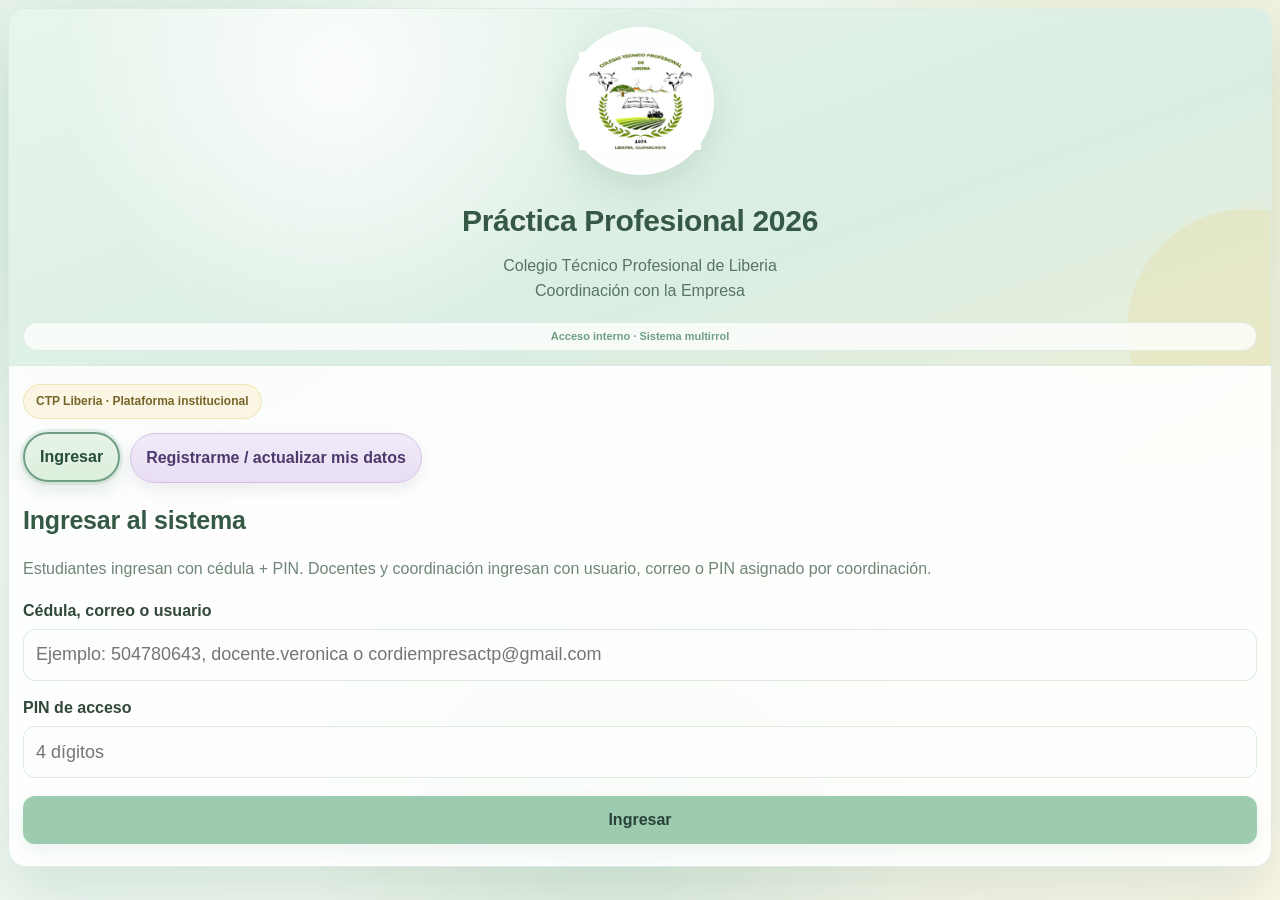
==== index.html @ c09e2762 "Restaurar HTML completo PPS 2026 y corregir botones de acceso" ====
<!DOCTYPE html>
<html>
<head>
  <base target="_top">
  <meta charset="UTF-8">
  <meta name="viewport" content="width=device-width, initial-scale=1, viewport-fit=cover">
  <title>CTP Liberia - Práctica Profesional 2026</title>
  <script>
    /* PPS2026 v19.12 · detección defensiva de teléfono.
       Permite aplicar la vista móvil aunque el navegador solicite sitio de escritorio. */
    (function () {
      try {
        var ua = navigator.userAgent || '';
        var mobileUA = /Android|iPhone|iPad|iPod|IEMobile|Opera Mini|Mobile/i.test(ua);
        var sw = Math.min(
          Number((window.screen && window.screen.width) || 9999),
          Number((window.screen && window.screen.height) || 9999)
        );
        if (mobileUA || sw <= 900) {
          document.documentElement.classList.add('mobile-device');
        }
      } catch (e) {}
    })();
  </script>
  <!-- PPS2026 v19.3: credenciales obligatorias + retroalimentación visual no bloqueante -->

  <style>
    :root {
      --bg: #f7fbf8;
      --panel: #ffffff;
      --panel-soft: #fbfefd;
      --primary: #9ccbb0;
      --primary-dark: #6f9f83;
      --primary-deep: #355944;
      --primary-soft: #edf7f1;
      --secondary: #c9e2d2;
      --secondary-soft: #f3faf5;
      --accent: #e6d58f;
      --accent-soft: #fbf6e3;
      --text: #31473a;
      --muted: #6f8576;
      --border: #dbe9df;
      --success: #7fb892;
      --warning: #c8aa4c;
      --danger: #cf8f8f;
      --shadow: 0 14px 32px rgba(128, 175, 148, 0.14);
      --radius: 22px;
    }

    * { box-sizing: border-box; }

    html, body {
      margin: 0;
      padding: 0;
      font-family: Arial, sans-serif;
      background: var(--bg);
      color: var(--text);
      min-height: 100vh;
    }

    .loader {
      min-height: 100vh;
      display: grid;
      place-items: center;
      background:
        radial-gradient(circle at 20% 20%, rgba(201, 226, 210, 0.50), transparent 30%),
        radial-gradient(circle at 80% 10%, rgba(230, 213, 143, 0.22), transparent 25%),
        linear-gradient(180deg, #f9fdfb 0%, #f2faf5 100%);
      padding: 24px;
    }

    .loader-card {
      width: min(440px, 92vw);
      background: rgba(255,255,255,0.86);
      border: 1px solid var(--border);
      border-radius: 26px;
      box-shadow: var(--shadow);
      padding: 30px;
      text-align: center;
    }

    .loader-logo {
      width: 92px;
      height: 92px;
      border-radius: 50%;
      background: white;
      margin: 0 auto 16px;
      padding: 8px;
      border: 3px solid #edf6f0;
      box-shadow: 0 8px 22px rgba(128, 175, 148, 0.15);
      object-fit: contain;
    }

    .loader-title {
      font-size: 20px;
      font-weight: bold;
      color: var(--primary-deep);
      margin-bottom: 8px;
    }

    .loader-subtitle {
      font-size: 14px;
      color: var(--muted);
      line-height: 1.45;
      margin-bottom: 22px;
    }

    .loader-progress-shell {
      height: 12px;
      background: #eef6f1;
      border-radius: 999px;
      overflow: hidden;
      border: 1px solid var(--border);
      margin-bottom: 10px;
    }

    .loader-progress-bar {
      width: 0%;
      height: 100%;
      border-radius: 999px;
      background: linear-gradient(90deg, #9ccbb0, #c9e2d2, #e6d58f);
      transition: width 0.22s ease;
    }

    .loader-meta {
      display: flex;
      justify-content: space-between;
      gap: 12px;
      font-size: 12px;
      color: var(--muted);
      margin-top: 8px;
    }

    .app { display: none; min-height: 100vh; }

    .sidebar {
      width: 290px;
      position: fixed;
      left: 0;
      top: 0;
      bottom: 0;
      overflow-y: auto;
      padding: 24px 18px;
      background: linear-gradient(180deg, #edf7f1 0%, #e6f2ea 52%, #dcebe1 100%);
      border-right: 1px solid rgba(128, 175, 148, 0.18);
    }

    .brand {
      text-align: center;
      margin-bottom: 26px;
      padding-bottom: 22px;
      border-bottom: 1px solid rgba(128, 175, 148, 0.22);
    }

    .brand-logo-box {
      width: 118px;
      height: 118px;
      margin: 0 auto 14px;
      border-radius: 50%;
      background: white;
      display: grid;
      place-items: center;
      padding: 8px;
      box-shadow: 0 10px 22px rgba(128, 175, 148, 0.18);
      border: 3px solid #f3f8f5;
    }

    .brand-logo { max-width: 100%; max-height: 100%; object-fit: contain; }

    .brand h1 { margin: 0 0 8px; font-size: 21px; color: var(--text); }
    .brand p { margin: 0; font-size: 13px; line-height: 1.45; color: var(--muted); }

    .brand-mini {
      margin-top: 10px;
      display: inline-block;
      padding: 5px 10px;
      background: rgba(255,255,255,0.72);
      border: 1px solid rgba(128, 175, 148, 0.18);
      border-radius: 999px;
      font-size: 11px;
      color: var(--primary-dark);
      font-weight: bold;
    }

    .nav { margin-top: 8px; }

    .nav button {
      width: 100%;
      border: 0;
      background: transparent;
      color: var(--text);
      text-align: left;
      padding: 13px 14px;
      border-radius: 12px;
      cursor: pointer;
      font-size: 15px;
      margin-bottom: 6px;
      transition: all 0.18s ease;
    }

    .nav button:hover { background: rgba(255,255,255,0.64); }

    .nav button.active {
      background: rgba(255,255,255,0.92);
      font-weight: bold;
      color: var(--primary-dark);
      box-shadow: inset 0 0 0 1px rgba(128,175,148,0.18);
    }

    .footer-note {
      margin-top: 18px;
      text-align: center;
      font-size: 12px;
      color: var(--muted);
      line-height: 1.45;
    }

    .main { margin-left: 290px; padding: 28px; }

    .hero {
      background: linear-gradient(135deg, #ffffff 0%, #f8fcf9 62%, #f2f8f4 100%);
      border-radius: 24px;
      padding: 26px 28px;
      box-shadow: var(--shadow);
      border: 1px solid var(--border);
      margin-bottom: 24px;
      display: flex;
      align-items: center;
      justify-content: space-between;
      gap: 16px;
      position: relative;
      overflow: hidden;
    }

    .hero::before {
      content: "";
      position: absolute;
      left: 0;
      top: 20px;
      bottom: 20px;
      width: 8px;
      border-radius: 0 10px 10px 0;
      background: linear-gradient(180deg, var(--primary) 0%, var(--secondary) 100%);
    }

    .hero::after {
      content: "";
      position: absolute;
      right: -55px;
      top: -55px;
      width: 190px;
      height: 190px;
      border-radius: 50%;
      background: rgba(201, 226, 210, 0.30);
    }

    .hero-left, .hero-actions { position: relative; z-index: 1; }

    .hero-chip {
      display: inline-block;
      padding: 6px 12px;
      border-radius: 999px;
      background: var(--primary-soft);
      color: var(--primary-dark);
      font-size: 12px;
      font-weight: bold;
      margin-bottom: 10px;
      border: 1px solid rgba(128, 175, 148, 0.18);
    }

    .hero h2 { margin: 0 0 8px; font-size: 23px; color: var(--text); letter-spacing: 0.2px; }
    .hero-main-title { margin: 0 0 6px; font-size: 16px; font-weight: bold; color: var(--primary-dark); }
    .hero p { margin: 0; color: var(--muted); font-size: 14px; line-height: 1.5; }

    .hero-actions { display: flex; gap: 10px; align-items: center; flex-wrap: wrap; }

    .btn {
      border: 0;
      border-radius: 12px;
      padding: 11px 16px;
      cursor: pointer;
      font-weight: bold;
      font-size: 14px;
      transition: all 0.18s ease;
      box-shadow: 0 6px 16px rgba(128, 175, 148, 0.14);
    }

    .btn:hover { transform: translateY(-1px); filter: brightness(0.98); }
    .btn.primary { background: var(--primary); color: #294136; }
    .btn.secondary { background: #ffffff; color: var(--primary-dark); border: 1px solid var(--border); }
    .btn.warning { background: var(--accent); color: #665926; }
    .btn.danger { background: #ebd0d0; color: #7a5252; }
    .btn.small { padding: 7px 10px; font-size: 12px; }

    .view { display: none; }
    .view.active { display: block; }

    .cards {
      display: grid;
      grid-template-columns: repeat(4, minmax(160px, 1fr));
      gap: 16px;
      margin-bottom: 24px;
    }

    .card {
      background: var(--panel);
      border-radius: var(--radius);
      border: 1px solid var(--border);
      box-shadow: var(--shadow);
      padding: 20px;
    }

    .card .label { color: var(--muted); font-size: 13px; margin-bottom: 8px; }
    .card .number { font-size: 32px; font-weight: bold; color: var(--text); }

    .grid-2 { display: grid; grid-template-columns: 1fr 1fr; gap: 18px; }

    .panel {
      background: var(--panel);
      border-radius: var(--radius);
      border: 1px solid var(--border);
      box-shadow: var(--shadow);
      padding: 20px;
      margin-bottom: 20px;
    }

    .panel h3 {
      margin-top: 0;
      color: var(--text);
      border-left: 5px solid var(--primary);
      padding-left: 10px;
      font-size: 18px;
    }

    .toolbar { display: flex; gap: 10px; margin-bottom: 14px; flex-wrap: wrap; }

    input, select, textarea {
      width: 100%;
      border: 1px solid var(--border);
      border-radius: 12px;
      padding: 10px 12px;
      font-family: Arial, sans-serif;
      font-size: 14px;
      background: #fcfefd;
      color: var(--text);
      outline: none;
    }

    input:focus, select:focus, textarea:focus {
      border-color: var(--primary);
      box-shadow: 0 0 0 4px rgba(156, 203, 176, 0.14);
    }

    textarea { min-height: 90px; resize: vertical; }
    .input-sm { max-width: 330px; }

    table { width: 100%; border-collapse: collapse; background: white; border-radius: 14px; overflow: hidden; }
    th, td { border-bottom: 1px solid var(--border); padding: 10px; text-align: left; font-size: 13px; vertical-align: top; }
    th { background: #eef6f1; color: var(--text); font-weight: bold; }
    tr:hover td { background: #f9fcfa; }

    .badge {
      display: inline-block;
      padding: 5px 8px;
      border-radius: 999px;
      font-size: 12px;
      font-weight: bold;
      background: var(--primary-soft);
      color: var(--primary-dark);
    }

    .badge.warning { background: var(--accent-soft); color: #947933; }
    .badge.success { background: #eef7f1; color: #5e8c70; }
    .badge.danger { background: #f9ecec; color: #ad6f6f; }

    .bar-row { margin-bottom: 12px; }
    .bar-label { display: flex; justify-content: space-between; font-size: 13px; margin-bottom: 5px; gap: 12px; }
    .bar-bg { height: 10px; background: #edf4ef; border-radius: 999px; overflow: hidden; }
    .bar { height: 10px; background: linear-gradient(90deg, var(--primary) 0%, var(--secondary) 100%); border-radius: 999px; }

    .notice {
      padding: 12px 14px;
      background: #f5faf6;
      border: 1px solid var(--border);
      border-radius: 12px;
      color: var(--text);
      margin-bottom: 16px;
      line-height: 1.5;
    }

    .empty-state {
      padding: 18px;
      background: #fbfefd;
      border: 1px dashed var(--border);
      border-radius: 14px;
      color: var(--muted);
      text-align: center;
    }

    .modal-backdrop {
      display: none;
      position: fixed;
      inset: 0;
      background: rgba(90, 112, 96, 0.18);
      z-index: 1000;
      padding: 30px;
      overflow-y: auto;
      backdrop-filter: blur(2px);
    }

    .modal {
      background: white;
      max-width: 780px;
      margin: 0 auto;
      border-radius: 20px;
      padding: 24px;
      box-shadow: var(--shadow);
      border: 1px solid var(--border);
    }

    .modal h3 { margin-top: 0; color: var(--text); }
    .form-grid { display: grid; grid-template-columns: 1fr 1fr; gap: 14px; }
    .form-grid .full { grid-column: 1 / -1; }
    label { display: block; font-weight: bold; margin-bottom: 6px; font-size: 13px; color: var(--text); }
    .actions { display: flex; justify-content: flex-end; gap: 10px; margin-top: 18px; flex-wrap: wrap; }

    .chat-box {
      white-space: pre-wrap;
      background: #fbfefd;
      border: 1px solid var(--border);
      border-radius: 12px;
      padding: 14px;
      min-height: 140px;
      font-family: Arial, sans-serif;
      font-size: 14px;
      color: var(--text);
    }

    .helper-text { font-size: 12px; color: var(--muted); line-height: 1.45; }



    .cv-actions {
      display: flex;
      gap: 6px;
      align-items: center;
      flex-wrap: wrap;
    }

    .cv-link {
      display: inline-block;
      text-decoration: none;
      border-radius: 10px;
      padding: 7px 10px;
      font-size: 12px;
      font-weight: bold;
      background: var(--primary-soft);
      color: var(--primary-dark);
      border: 1px solid rgba(128, 175, 148, 0.22);
    }

    .upload-status {
      display: none;
      margin-bottom: 16px;
      padding: 12px 14px;
      border-radius: 14px;
      border: 1px solid var(--border);
      background: #fbfefd;
      color: var(--text);
      font-size: 13px;
      line-height: 1.45;
    }

    .upload-status.active {
      display: block;
    }

    .compact-note {
      font-size: 12px;
      color: var(--muted);
      margin-top: 6px;
      line-height: 1.45;
    }


    .student-practice-grid {
      display: grid;
      grid-template-columns: repeat(3, minmax(0, 1fr));
      gap: 14px;
      margin-bottom: 18px;
    }
    .student-info-card {
      border: 1px solid var(--border);
      border-radius: 18px;
      padding: 16px;
      background: linear-gradient(180deg,#ffffff 0%,#f8fcf9 100%);
      min-height: 118px;
    }
    .student-info-card .mini-label { font-size: 11px; color: var(--muted); text-transform: uppercase; font-weight: bold; letter-spacing: .4px; }
    .student-info-card .big-value { font-size: 18px; color: var(--primary-deep); font-weight: bold; margin-top: 7px; line-height: 1.3; }
    .student-task {
      border-radius: 18px;
      padding: 17px;
      margin: 14px 0;
      border: 1px solid var(--border);
      background: #fbfefd;
    }
    .student-task.required { background: var(--accent-soft); border-color: rgba(200,170,76,.35); }
    .student-task.completed { background: #f2faf5; border-color: rgba(127,184,146,.36); }
    .student-task h4 { margin: 0 0 6px; color: var(--primary-deep); font-size: 16px; }
    .student-task p { margin: 0; color: var(--muted); line-height: 1.5; }
    .student-status-row { display:flex; gap:8px; flex-wrap:wrap; margin-top:10px; }
    .student-section-title { margin: 24px 0 12px; color: var(--text); border-left: 5px solid var(--primary); padding-left: 10px; }

    /* v19.7 · retroalimentación visible durante registro/PIN */
    .registro-save-feedback {
      display:none;
      margin:14px 0 2px;
      padding:14px 15px;
      border-radius:16px;
      border:1px solid #bfdac9;
      background:#f4fbf6;
      color:#365746;
    }
    .registro-save-feedback.active { display:block; }
    .registro-save-feedback.error { background:#fff3f3; border-color:#efc9c9; color:#8a4d4d; }
    .registro-save-feedback.success { background:#eef9f1; border-color:#b8d9c2; color:#2f6645; }
    .registro-save-head { display:flex; align-items:center; justify-content:space-between; gap:12px; font-weight:700; }
    .registro-save-status { display:flex; align-items:center; gap:9px; }
    .registro-spinner { width:16px; height:16px; border-radius:50%; border:2px solid #cfe2d5; border-top-color:#5e9f79; animation:registroSpin .85s linear infinite; flex:0 0 auto; }
    .registro-save-feedback.success .registro-spinner, .registro-save-feedback.error .registro-spinner { display:none; }
    .registro-save-track { height:9px; margin-top:11px; border-radius:999px; background:#e3eee6; overflow:hidden; }
    .registro-save-bar { height:100%; width:0%; border-radius:999px; background:linear-gradient(90deg,#9ccbb0,#c9e2d2,#e6d58f); transition:width .28s ease; }
    .registro-save-detail { margin-top:8px; font-size:12px; line-height:1.45; opacity:.92; }
    @keyframes registroSpin { to { transform:rotate(360deg); } }

    @media (max-width: 900px) { .student-practice-grid { grid-template-columns: 1fr; } }



    /* PPS 2026 v19.6 · Ruta guiada del estudiante */
    .student-route-shell{display:grid;gap:18px;margin-top:18px}
    .student-route-hero{border:1px solid #dce8e0;border-radius:22px;padding:20px;background:linear-gradient(135deg,#f6fbf8 0%,#fffdf7 100%);box-shadow:0 10px 24px rgba(76,110,91,.06)}
    .student-route-top{display:flex;justify-content:space-between;gap:14px;align-items:flex-start;flex-wrap:wrap}
    .student-route-title{margin:0;color:var(--primary-deep);font-size:21px;line-height:1.25}
    .student-route-subtitle{margin:6px 0 0;color:var(--muted);font-size:13px;line-height:1.5;max-width:760px}
    .student-route-progress{min-width:190px;text-align:right}
    .student-route-progress strong{display:block;color:var(--primary-deep);font-size:14px}
    .student-route-progress span{font-size:12px;color:var(--muted)}
    .student-route-track{height:10px;border-radius:999px;background:#eaf2ed;overflow:hidden;margin-top:8px;border:1px solid #dce8e0}
    .student-route-track>div{height:100%;background:linear-gradient(90deg,#83b99b,#b9d7c5,#e6d58f);transition:width .3s ease}
    .student-route-nav{display:grid;grid-template-columns:repeat(5,minmax(0,1fr));gap:9px;margin-top:16px}
    .student-route-link{border:1px solid #dce8e0;background:#fff;border-radius:15px;padding:10px 9px;cursor:pointer;text-align:left;color:var(--text);transition:.18s ease;min-height:62px}
    .student-route-link:hover{transform:translateY(-1px);box-shadow:0 7px 16px rgba(62,91,74,.08)}
    .student-route-link .num{display:inline-flex;width:24px;height:24px;border-radius:50%;align-items:center;justify-content:center;font-size:12px;font-weight:800;margin-right:6px;background:#eef5f0;color:var(--primary-deep)}
    .student-route-link .route-label{display:block;margin-top:5px;font-size:11px;color:var(--muted);font-weight:700}
    .student-priority{border-radius:18px;padding:16px 17px;border:1px solid #e8cf79;background:linear-gradient(135deg,#fff9df,#fffdf5);display:flex;align-items:center;justify-content:space-between;gap:14px;flex-wrap:wrap}
    .student-priority.done{border-color:#b9d9c4;background:linear-gradient(135deg,#eef9f2,#f9fdfb)}
    .student-priority h4{margin:0 0 4px;font-size:16px;color:#5f542b}
    .student-priority.done h4{color:var(--primary-deep)}
    .student-priority p{margin:0;color:#6c6650;font-size:13px;line-height:1.45}
    .student-step{border-radius:22px;border:1px solid var(--border);overflow:hidden;background:#fff;box-shadow:0 8px 20px rgba(66,91,77,.05)}
    .student-step-head{display:flex;align-items:flex-start;justify-content:space-between;gap:12px;padding:17px 18px;border-bottom:1px solid rgba(210,225,216,.8)}
    .student-step-head-left{display:flex;gap:12px;align-items:flex-start}
    .student-step-number{flex:0 0 34px;width:34px;height:34px;border-radius:12px;display:flex;align-items:center;justify-content:center;font-weight:800;font-size:14px}
    .student-step-title{margin:0;font-size:17px;color:var(--primary-deep);line-height:1.25}
    .student-step-help{margin:4px 0 0;color:var(--muted);font-size:12.5px;line-height:1.45}
    .student-step-body{padding:18px}
    .student-step.cv{border-color:#c9e3d2}.student-step.cv .student-step-head{background:#eff9f3}.student-step.cv .student-step-number{background:#d7eddf;color:#285a3b}
    .student-step.letter{border-color:#cedde9}.student-step.letter .student-step-head{background:#f0f6fb}.student-step.letter .student-step-number{background:#dbe8f2;color:#365c78}
    .student-step.itinerary{border-color:#eadfb7}.student-step.itinerary .student-step-head{background:#fff9e9}.student-step.itinerary .student-step-number{background:#f3e9be;color:#776322}
    .student-step.personal{border-color:#ddd8eb}.student-step.personal .student-step-head{background:#f7f4fb}.student-step.personal .student-step-number{background:#e9e3f3;color:#5c4b79}
    .student-step.supervisor{border-color:#cde1dd}.student-step.supervisor .student-step-head{background:#eff8f6}.student-step.supervisor .student-step-number{background:#d7ebe7;color:#315f57}
    .student-step-status{white-space:nowrap;border-radius:999px;padding:6px 10px;font-size:11px;font-weight:800;border:1px solid transparent}
    .student-step-status.ok{background:#eaf7ef;color:#2f6541;border-color:#c8e4d2}
    .student-step-status.pending{background:#fff5d8;color:#78621e;border-color:#ead996}
    .student-step-status.info{background:#edf5fa;color:#3e6077;border-color:#cedeeb}
    .student-step .notice{margin:0 0 14px}
    .student-step .actions{margin-bottom:0}
    .student-step .student-task{margin:0}
    .student-step .document-action-card{margin:0;border:0;background:transparent;padding:0}
    .student-step .student-section-title{display:none}
    .student-data-toggle{border:0;background:transparent;padding:0;color:var(--primary-deep);font-weight:800;cursor:pointer;font-size:12px}
    .student-collapsible{display:block}
    .student-kicker{display:inline-flex;align-items:center;gap:6px;border-radius:999px;padding:5px 9px;background:#edf6f0;color:#47705a;font-size:11px;font-weight:800;margin-bottom:7px}
    .student-info-card.primary-company{border-color:#bcd8c7;background:linear-gradient(180deg,#f6fbf8,#edf7f1)}
    .student-info-card.primary-company .big-value{font-size:20px}
    .student-guide-note{margin-top:10px;font-size:12px;color:var(--muted);line-height:1.5}
    @media(max-width:1050px){.student-route-nav{grid-template-columns:repeat(2,minmax(0,1fr))}.student-route-link:last-child{grid-column:1/-1}}
    @media(max-width:700px){.student-route-nav{grid-template-columns:1fr}.student-route-link:last-child{grid-column:auto}.student-route-progress{text-align:left;min-width:100%}.student-step-head{align-items:flex-start}.student-step-status{white-space:normal;text-align:center}.student-step-body{padding:15px}.student-route-hero{padding:16px}}

    @media (max-width: 1100px) {
      .sidebar { position: static; width: 100%; }
      .main { margin-left: 0; padding: 18px; }
      .cards, .grid-2, .form-grid { grid-template-columns: 1fr; }
      .hero { display: block; }
      .hero-actions { margin-top: 14px; }
    }

    .security-banner {
      display: inline-flex;
      gap: 8px;
      align-items: center;
      padding: 6px 12px;
      border-radius: 999px;
      background: var(--accent-soft);
      color: #7c6828;
      font-size: 12px;
      font-weight: bold;
      border: 1px solid rgba(200,170,76,0.25);
      margin-top: 10px;
    }

    .contact-card {
      border: 1px solid var(--border);
      border-radius: 16px;
      background: var(--panel-soft);
      padding: 14px;
      margin: 10px 0 14px;
      line-height: 1.5;
    }

    .contact-card strong { color: var(--primary-deep); }

    .agenda-grid {
      display: grid;
      grid-template-columns: 1.2fr 1fr;
      gap: 18px;
    }

    .readonly-field {
      background: #f3f7f4;
      color: var(--muted);
    }

    .role-note {
      font-size: 12px;
      color: var(--muted);
      margin-top: 6px;
    }

    @media (max-width: 1100px) {
      .agenda-grid { grid-template-columns: 1fr; }
    }


    /*******************************************************
     * LOGIN INTERNO - VERSIÓN VISUAL MEJORADA
     *******************************************************/
    .login-screen {
      min-height: 100vh;
      display: grid;
      place-items: center;
      padding: 34px;
      background:
        radial-gradient(circle at 12% 18%, rgba(156, 203, 176, 0.42), transparent 28%),
        radial-gradient(circle at 88% 16%, rgba(230, 213, 143, 0.34), transparent 28%),
        radial-gradient(circle at 48% 92%, rgba(196, 224, 207, 0.50), transparent 30%),
        linear-gradient(135deg, #f7fbf8 0%, #eef8f2 45%, #fbf7e8 100%);
      position: relative;
      overflow: hidden;
    }

    .login-screen::before {
      content: "";
      position: absolute;
      inset: 0;
      background-image:
        linear-gradient(rgba(111,159,131,0.055) 1px, transparent 1px),
        linear-gradient(90deg, rgba(111,159,131,0.055) 1px, transparent 1px);
      background-size: 34px 34px;
      mask-image: radial-gradient(circle at center, black 0%, transparent 78%);
      pointer-events: none;
    }

    .login-card {
      width: min(1120px, 96vw);
      min-height: 575px;
      background: rgba(255, 255, 255, 0.84);
      border: 1px solid rgba(219, 233, 223, 0.90);
      border-radius: 34px;
      box-shadow: 0 26px 60px rgba(88, 132, 105, 0.18);
      overflow: hidden;
      display: grid;
      grid-template-columns: 0.98fr 1.22fr;
      backdrop-filter: blur(8px);
      position: relative;
      z-index: 1;
    }

    .login-brand {
      padding: 42px 38px;
      background:
        radial-gradient(circle at 26% 18%, rgba(255,255,255,0.88), transparent 28%),
        linear-gradient(160deg, #e8f5ed 0%, #dbeee3 64%, #f7f0cf 135%);
      border-right: 1px solid rgba(219, 233, 223, 0.92);
      display: flex;
      flex-direction: column;
      justify-content: center;
      text-align: center;
      position: relative;
      overflow: hidden;
    }

    .login-brand::after {
      content: "";
      position: absolute;
      width: 240px;
      height: 240px;
      border-radius: 50%;
      right: -96px;
      bottom: -84px;
      background: rgba(230, 213, 143, 0.28);
    }

    .login-logo-shell {
      width: 148px;
      height: 148px;
      border-radius: 50%;
      background: rgba(255,255,255,0.92);
      margin: 0 auto 22px;
      border: 4px solid rgba(255,255,255,0.95);
      display: grid;
      place-items: center;
      box-shadow: 0 15px 34px rgba(93, 142, 113, 0.19);
      position: relative;
      z-index: 1;
    }

    .login-logo-img {
      width: 122px;
      height: 122px;
      object-fit: contain;
      display: block;
    }

    .login-brand h1 {
      margin: 0 0 10px;
      color: var(--primary-deep);
      font-size: 30px;
      letter-spacing: -0.3px;
      position: relative;
      z-index: 1;
    }

    .login-brand p {
      margin: 0;
      color: #587466;
      line-height: 1.55;
      font-size: 16px;
      position: relative;
      z-index: 1;
    }

    .login-brand .brand-mini {
      margin-top: 18px;
      position: relative;
      z-index: 1;
      background: rgba(255,255,255,0.76);
      color: var(--primary-dark);
      border: 1px solid rgba(111,159,131,0.18);
    }

    .login-highlights {
      margin-top: 26px;
      display: grid;
      gap: 10px;
      position: relative;
      z-index: 1;
    }

    .login-highlight {
      padding: 11px 13px;
      border-radius: 16px;
      background: rgba(255,255,255,0.62);
      border: 1px solid rgba(219, 233, 223, 0.86);
      color: #476656;
      font-size: 13px;
      line-height: 1.35;
    }

    .login-content {
      padding: 38px;
      display: flex;
      flex-direction: column;
      justify-content: center;
    }

    .login-kicker {
      display: inline-flex;
      align-items: center;
      gap: 8px;
      width: fit-content;
      padding: 7px 12px;
      border-radius: 999px;
      background: var(--accent-soft);
      border: 1px solid rgba(230,213,143,0.55);
      color: #766529;
      font-size: 12px;
      font-weight: bold;
      margin-bottom: 14px;
    }

    .login-tabs {
      display: flex;
      gap: 10px;
      margin-bottom: 18px;
      flex-wrap: wrap;
    }

    .login-tab {
      border: 1px solid var(--border);
      border-radius: 999px;
      background: #fff;
      color: var(--primary-dark);
      padding: 10px 15px;
      font-weight: bold;
      cursor: pointer;
      box-shadow: 0 6px 14px rgba(128,175,148,0.08);
    }

    .login-tab.active {
      background: linear-gradient(180deg, #edf7f1, #e4f2e9);
      box-shadow: inset 0 0 0 1px rgba(128,175,148,0.18), 0 6px 14px rgba(128,175,148,0.10);
    }

    .login-panel { display: none; }
    .login-panel.active { display: block; }

    .login-panel h2 {
      margin: 0 0 10px;
      font-size: 28px;
      color: var(--primary-deep);
      letter-spacing: -0.2px;
    }

    .login-panel .helper-text {
      font-size: 13px;
      color: var(--muted);
      line-height: 1.55;
      margin-bottom: 16px;
    }

    .login-input-wrap input {
      height: 46px;
      background: rgba(252, 254, 253, 0.95);
    }

    .login-message {
      display: none;
      margin: 12px 0 16px;
      padding: 12px 14px;
      border-radius: 14px;
      border: 1px solid var(--border);
      background: var(--panel-soft);
      color: var(--text);
      line-height: 1.45;
      font-size: 13px;
    }

    .login-message.active { display: block; }
    .login-message.error { background: #fff3f3; border-color: #efc9c9; color: #8a4d4d; }
    .login-message.ok { background: #f2faf5; border-color: var(--border); color: var(--primary-deep); }

    .login-role-grid {
      display: grid;
      grid-template-columns: repeat(3, 1fr);
      gap: 10px;
      margin: 18px 0 12px;
    }

    .login-role-card {
      padding: 12px;
      border-radius: 16px;
      background: #fbfefd;
      border: 1px solid var(--border);
      font-size: 12px;
      color: var(--muted);
      line-height: 1.4;
    }

    .login-role-card strong {
      display: block;
      color: var(--primary-deep);
      font-size: 13px;
      margin-bottom: 4px;
    }

    .login-safe-note {
      margin-top: 16px;
      padding: 13px 14px;
      border-radius: 16px;
      background: #f5faf6;
      border: 1px solid var(--border);
      color: #4d6a5a;
      line-height: 1.48;
      font-size: 13px;
    }

    .readonly-card {
      border: 1px dashed var(--border);
      background: #fbfefd;
      border-radius: 16px;
      padding: 14px;
      margin: 14px 0;
      line-height: 1.55;
    }

    @media (max-width: 900px) {
      .login-screen { padding: 18px; }
      .login-card { grid-template-columns: 1fr; }
      .login-brand { border-right: 0; border-bottom: 1px solid var(--border); padding: 30px 22px; }
      .login-content { padding: 26px 22px; }
      .login-role-grid { grid-template-columns: 1fr; }
    }

  
    /* PPS 2026 v19.2 · retroalimentación visual no bloqueante */
    .global-action-feedback{position:fixed;left:0;right:0;top:0;z-index:5000;pointer-events:none;display:none}
    .global-action-feedback.active{display:block}
    .global-action-track{height:5px;background:rgba(219,233,223,.72);overflow:hidden}
    .global-action-bar{height:100%;width:0%;background:linear-gradient(90deg,#9ccbb0,#c9e2d2,#e6d58f);transition:width .22s ease}
    .global-action-label{position:absolute;right:18px;top:12px;background:rgba(255,255,255,.94);border:1px solid var(--border);border-radius:999px;padding:7px 12px;font-size:12px;color:var(--primary-deep);box-shadow:var(--shadow)}
    .inline-progress{height:9px;background:#edf4ef;border-radius:999px;overflow:hidden;margin-top:9px;border:1px solid var(--border)}
    .inline-progress>div{height:100%;width:0%;background:linear-gradient(90deg,#9ccbb0,#c9e2d2,#e6d58f);transition:width .22s ease}
    .login-progress-wrap{display:none;margin-top:9px}
    .login-progress-wrap.active{display:block}
    .login-progress-track{height:9px;background:#edf4ef;border:1px solid var(--border);border-radius:999px;overflow:hidden}
    .login-progress-bar{height:100%;width:0%;background:linear-gradient(90deg,#8fc2a4,#bfdcca,#e5d48d);transition:width .24s ease}
    .login-progress-meta{display:flex;justify-content:space-between;gap:12px;margin-top:6px;font-size:12px;color:var(--muted)}
    .login-progress-meta strong{color:var(--primary-deep)}
    .itinerary-grid{display:grid;grid-template-columns:repeat(3,minmax(0,1fr));gap:12px;margin:14px 0}
    .itinerary-item{padding:13px;border:1px solid var(--border);border-radius:14px;background:#fbfefd}
    .itinerary-item .k{font-size:11px;text-transform:uppercase;letter-spacing:.4px;color:var(--muted);font-weight:bold;margin-bottom:5px}
    .itinerary-item .v{font-size:14px;line-height:1.45;color:var(--text)}
    .itinerary-details{display:grid;grid-template-columns:1fr 1fr;gap:12px}
    .document-action-card{padding:17px;border:1px solid var(--border);border-radius:18px;background:linear-gradient(135deg,#f8fcf9,#fffdf4);margin:16px 0}
    .document-action-card h4{margin:0 0 7px;color:var(--primary-deep);font-size:16px}
    @media(max-width:900px){.itinerary-grid,.itinerary-details{grid-template-columns:1fr}}


    /* PPS 2026 v19.9 · optimización móvil sin alterar escritorio */
    @media (max-width: 700px) {
      html, body { width: 100%; max-width: 100%; overflow-x: hidden; }
      body { -webkit-text-size-adjust: 100%; }

      .main { margin-left: 0; padding: 10px; width: 100%; }
      .hero { padding: 16px 14px; border-radius: 18px; margin-bottom: 14px; gap: 10px; }
      .hero::after { width: 120px; height: 120px; right: -42px; top: -42px; }
      .hero h2 { font-size: 20px; line-height: 1.25; }
      .hero-main-title { font-size: 15px; }
      .hero p { font-size: 13px; }
      .hero-chip { font-size: 11px; padding: 5px 9px; }
      .hero-actions { width: 100%; gap: 8px; }
      .hero-actions .btn { flex: 1 1 100%; width: 100%; }

      .panel, .card { padding: 14px; border-radius: 16px; box-shadow: 0 8px 20px rgba(128,175,148,.10); }
      .panel { margin-bottom: 14px; }
      .panel h3 { font-size: 16px; }
      .cards, .grid-2, .form-grid, .student-practice-grid, .itinerary-grid, .itinerary-details { grid-template-columns: 1fr !important; gap: 10px; }

      .student-practice-grid { margin-bottom: 12px; }
      .student-info-card { min-height: 0; padding: 13px; border-radius: 15px; }
      .student-info-card .big-value { font-size: 17px; }
      .student-info-card.primary-company .big-value { font-size: 18px; }

      .student-route-shell { gap: 12px; margin-top: 12px; }
      .student-route-hero { padding: 14px; border-radius: 17px; }
      .student-route-title { font-size: 18px; }
      .student-route-subtitle { font-size: 12.5px; }
      .student-route-progress { min-width: 0; width: 100%; text-align: left; }
      .student-route-track { height: 9px; }

      .student-route-nav { grid-template-columns: repeat(2, minmax(0,1fr)); gap: 8px; }
      .student-route-link { min-height: 58px; padding: 9px 8px; border-radius: 13px; }
      .student-route-link:last-child { grid-column: 1 / -1; }
      .student-route-link .route-label { font-size: 10.5px; }

      .student-priority { padding: 13px; border-radius: 15px; align-items: stretch; }
      .student-priority .btn { width: 100%; }

      .student-step { border-radius: 17px; }
      .student-step-head { padding: 13px; flex-direction: column; align-items: stretch; gap: 9px; }
      .student-step-head-left { gap: 9px; }
      .student-step-number { width: 31px; height: 31px; flex-basis: 31px; border-radius: 10px; }
      .student-step-title { font-size: 16px; }
      .student-step-help { font-size: 12px; }
      .student-step-status { align-self: flex-start; white-space: normal; text-align: left; }
      .student-step-body { padding: 13px; }
      .student-task { padding: 13px; border-radius: 15px; }
      .student-task h4, .document-action-card h4 { font-size: 15px; }
      .student-task p, .compact-note, .notice { font-size: 12.5px; }

      .actions { justify-content: stretch; gap: 8px; }
      .actions .btn { flex: 1 1 100%; width: 100%; min-height: 44px; }
      .btn { min-height: 44px; font-size: 14px; }

      input, select, textarea { font-size: 16px; min-height: 44px; }
      textarea { min-height: 96px; }

      .itinerary-item { padding: 12px; border-radius: 13px; }
      .itinerary-item .v { font-size: 13px; }
      .document-action-card { padding: 13px; border-radius: 15px; }

      .login-screen { padding: 10px; align-items: start; }
      .login-card { width: 100%; min-height: 0; border-radius: 20px; }
      .login-brand { padding: 20px 15px; }
      .login-content { padding: 18px 14px; }
      .login-logo-img { max-width: 82px; max-height: 82px; }
      .login-tabs { gap: 6px; }
      .login-tab { padding: 10px 8px; font-size: 13px; }
      .login-role-grid { display: none; }
      .login-highlights { display: none; }
      .login-safe-note { font-size: 12px; }

      .global-action-label { left: 10px; right: 10px; top: 10px; text-align: center; border-radius: 12px; }

      table { font-size: 12px; }
      th, td { padding: 8px 7px; }

      .sidebar { padding: 14px 10px; }
      .brand { margin-bottom: 12px; padding-bottom: 12px; }
      .brand-logo-box { width: 76px; height: 76px; margin-bottom: 8px; }
      .brand h1 { font-size: 18px; }
      .brand p, .footer-note { font-size: 12px; }
      .nav { display: grid; grid-template-columns: repeat(2,minmax(0,1fr)); gap: 6px; }
      .nav button { margin: 0; padding: 11px 10px; font-size: 13px; }
    }

    @media (max-width: 380px) {
      .main { padding: 8px; }
      .student-route-nav { grid-template-columns: 1fr; }
      .student-route-link:last-child { grid-column: auto; }
      .hero, .student-route-hero, .panel, .card { border-radius: 14px; }
    }


    /* PPS 2026 v19.10 · móvil legible: tipografía y controles ampliados */
    @media (max-width: 700px) {
      html { font-size: 17px; }
      body { font-size: 17px; line-height: 1.55; }
      .main { padding: 12px; }
      .sidebar { padding: 12px 10px 10px; }
      .brand { margin-bottom: 10px; padding-bottom: 10px; }
      .brand-logo-box { width: 70px; height: 70px; }
      .brand h1 { font-size: 20px; line-height: 1.2; }
      .brand p { font-size: 13.5px; line-height: 1.45; }
      .footer-note { display:none; }
      .nav { grid-template-columns: 1fr; }
      .nav button { font-size: 15px; min-height: 46px; }
      .hero { padding: 18px 16px; }
      .hero h2 { font-size: 23px; }
      .hero-main-title { font-size: 17px; line-height: 1.35; }
      .hero p { font-size: 15px; line-height: 1.55; }
      .hero-chip { font-size: 12.5px; }
      .panel, .card { padding: 16px; }
      .panel h3 { font-size: 19px; line-height: 1.3; }
      .card .label { font-size: 14px; }
      .card .number { font-size: 28px; }
      .student-info-card { padding: 15px; }
      .student-info-card .label { font-size: 12.5px; }
      .student-info-card .big-value { font-size: 19px; line-height: 1.3; }
      .student-info-card.primary-company .big-value { font-size: 20px; }
      .student-info-card .subvalue { font-size: 13.5px; line-height: 1.45; }
      .student-route-hero { padding: 16px; }
      .student-route-title { font-size: 21px; }
      .student-route-subtitle { font-size: 14.5px; line-height: 1.55; }
      .student-route-progress { font-size: 14px; }
      .student-route-nav { grid-template-columns: 1fr; gap: 8px; }
      .student-route-link, .student-route-link:last-child { grid-column: auto; min-height: 54px; padding: 11px 12px; }
      .student-route-link .route-label { font-size: 13.5px; line-height: 1.35; }
      .student-priority { padding: 15px; }
      .student-priority strong { font-size: 16px; }
      .student-priority p { font-size: 14px; line-height: 1.5; }
      .student-step-head { padding: 15px; }
      .student-step-number { width: 36px; height: 36px; flex-basis: 36px; font-size: 16px; }
      .student-step-title { font-size: 19px; line-height: 1.3; }
      .student-step-help { font-size: 14px; line-height: 1.5; }
      .student-step-status { font-size: 13px; padding: 6px 9px; }
      .student-step-body { padding: 15px; }
      .student-task { padding: 15px; }
      .student-task h4, .document-action-card h4 { font-size: 17px; }
      .student-task p, .compact-note, .notice { font-size: 14.5px; line-height: 1.55; }
      .itinerary-item { padding: 14px; }
      .itinerary-item .k { font-size: 12.5px; }
      .itinerary-item .v { font-size: 15px; line-height: 1.5; }
      .document-action-card { padding: 15px; }
      .btn, .btn.small { font-size: 16px; min-height: 48px; padding: 12px 14px; }
      input, select, textarea { font-size: 17px; min-height: 48px; padding: 12px 13px; }
      label { font-size: 14px; line-height: 1.35; }
      .login-content { padding: 20px 16px; }
      .login-brand h1 { font-size: 24px; }
      .login-brand p { font-size: 15px; }
      .login-kicker { font-size: 13px; }
      .login-tab { font-size: 15px; min-height: 46px; }
      .login-panel h2 { font-size: 22px; }
      .helper-text { font-size: 14.5px; line-height: 1.55; }
      .login-message { font-size: 14.5px; }
      .login-progress-meta { font-size: 13.5px; }
      .registro-save-head { font-size: 15px; }
      .registro-save-detail { font-size: 14px; }
      table { font-size: 14px; }
      th, td { padding: 10px 8px; }
    }


    /* PPS2026 v19.11 — móvil realmente legible: tipografía táctil y lectura sin zoom */
    @media (max-width: 700px) {
      html { font-size: 17px; }
      body { font-size: 17px; line-height: 1.5; }

      .main { padding: 6px !important; }
      .topbar { padding: 9px 10px !important; gap: 8px; }
      .topbar h1, #pageTitle { font-size: 18px !important; line-height: 1.25; }
      .topbar .muted, .topbar small { font-size: 13px !important; }

      .hero { padding: 16px 12px !important; margin-bottom: 10px !important; }
      .hero h2 { font-size: 23px !important; }
      .hero-main-title { font-size: 18px !important; line-height: 1.35; }
      .hero p { font-size: 15px !important; line-height: 1.5; }
      .hero-chip { font-size: 13px !important; }

      .panel, .card { padding: 14px 12px !important; margin-bottom: 10px; }
      .panel h2 { font-size: 21px !important; line-height: 1.3; }
      .panel h3, .card h3 { font-size: 18px !important; line-height: 1.35; }
      .panel p, .card p, .helper-text, .notice, .readonly-card,
      .student-route-subtitle, .itinerary-value, .itinerary-note,
      .student-step-copy, .empty-state { font-size: 15px !important; line-height: 1.5 !important; }

      .student-info-card { padding: 14px 12px !important; }
      .student-info-card .label, .student-info-card small { font-size: 13px !important; }
      .student-info-card .big-value { font-size: 19px !important; line-height: 1.3; }
      .student-info-card.primary-company .big-value { font-size: 20px !important; }

      .student-route-hero { padding: 15px 12px !important; }
      .student-route-title { font-size: 21px !important; line-height: 1.3; }
      .student-route-subtitle { font-size: 15px !important; }
      .student-route-progress strong { font-size: 16px !important; }
      .student-route-progress span { font-size: 13px !important; }
      .student-route-nav { grid-template-columns: 1fr !important; gap: 8px !important; }
      .student-route-link { min-height: 64px !important; padding: 11px 12px !important; }
      .student-route-link strong { font-size: 16px !important; }
      .student-route-link span, .student-route-link small { font-size: 13px !important; }

      .student-step-card { padding: 15px 12px !important; }
      .student-step-number { width: 34px !important; height: 34px !important; font-size: 16px !important; }
      .student-step-title { font-size: 19px !important; line-height: 1.3; }
      .student-step-copy { font-size: 15px !important; }

      label { font-size: 15px !important; margin-bottom: 6px !important; }
      input, select, textarea {
        min-height: 50px !important;
        font-size: 17px !important;
        padding: 11px 12px !important;
        border-radius: 12px !important;
      }
      textarea { min-height: 100px !important; }

      .btn, button, .linkbtn, .folder-link {
        min-height: 48px;
        font-size: 15px !important;
        line-height: 1.25;
        padding: 11px 13px !important;
      }

      .login-screen { padding: 8px !important; align-items: start !important; }
      .login-card { width: 100% !important; max-width: none !important; border-radius: 18px !important; }
      .login-brand, .login-content { padding: 18px 14px !important; }
      .login-logo-shell { width: 76px !important; height: 76px !important; }
      .login-brand h1 { font-size: 24px !important; line-height: 1.25; }
      .login-brand p, .brand-mini, .login-kicker, .login-highlight, .login-role-card,
      .login-message, .login-progress-meta { font-size: 14px !important; line-height: 1.45; }
      .login-content h2 { font-size: 22px !important; }
      .login-tab { min-height: 48px; font-size: 15px !important; padding: 10px 8px !important; }
      .login-tabs { gap: 6px; }

      table { font-size: 14px !important; }
      th, td { padding: 9px 8px !important; }
      .badge { font-size: 12px !important; }

      .loader-card { width: 96vw !important; padding: 22px 16px !important; }
      .loader-title { font-size: 22px !important; }
      .loader-subtitle { font-size: 15px !important; }
      .loader-meta { font-size: 13px !important; }
    }


    /* PPS2026 v19.14 · MOBILE LARGE / lectura sin zoom.
       Se aplica por ancho normal y también por detección real de teléfono,
       incluso si Edge/Chrome solicita vista de escritorio. */
    @media (max-width: 900px) {
      html { font-size: 18px; }
      body { font-size: 18px; line-height: 1.58; -webkit-text-size-adjust: 100%; }
    }

    @media (max-width: 700px) {
      .login-screen { padding: 8px; align-items: start; }
      .login-card { width: 100%; max-width: none; grid-template-columns: 1fr; border-radius: 18px; }
      .login-brand { padding: 18px 14px 14px; border-right: 0; border-bottom: 1px solid var(--border); }
      .login-brand h1 { font-size: 24px; line-height: 1.2; margin-bottom: 7px; }
      .login-brand p { font-size: 16px; line-height: 1.45; }
      .login-brand .brand-mini { font-size: 13px; }
      .login-logo-img { width: 82px; height: 82px; }
      .login-content { padding: 18px 14px 22px; }
      .login-kicker { font-size: 13px; margin-bottom: 10px; }
      .login-tabs { grid-template-columns: 1fr; gap: 8px; }
      .login-tab { width: 100%; min-height: 50px; padding: 12px 10px; font-size: 16px; line-height: 1.25; }
      .login-panel h2 { font-size: 25px; line-height: 1.25; margin-bottom: 8px; }
      .login-panel .helper-text, .helper-text { font-size: 16px; line-height: 1.55; }
      label { font-size: 16px; margin-bottom: 7px; }
      input, select, textarea, .login-input-wrap input { font-size: 18px; min-height: 52px; padding: 12px 13px; }
      textarea { min-height: 110px; }
      .btn, .btn.small { min-height: 48px; font-size: 16px; padding: 12px 15px; }
      .actions { display: grid; grid-template-columns: 1fr; gap: 9px; }
      .actions .btn { width: 100%; }
      .login-message { font-size: 16px; line-height: 1.5; }
      .login-progress-meta { font-size: 14px; }

      .main { margin-left: 0; width: 100%; padding: 10px; }
      .sidebar { position: static; width: 100%; padding: 12px 10px; overflow: visible; }
      .brand { margin-bottom: 10px; padding-bottom: 10px; }
      .brand-logo-box { width: 72px; height: 72px; }
      .brand h1 { font-size: 22px; }
      .brand p { font-size: 15px; }
      .brand-mini { font-size: 13px; }
      .footer-note { display: none; }
      .nav { display: grid; grid-template-columns: 1fr; gap: 7px; }
      .nav button { min-height: 50px; margin: 0; padding: 12px 13px; font-size: 16px; }

      .hero { padding: 17px 15px; border-radius: 17px; margin-bottom: 12px; }
      .hero h2 { font-size: 25px; line-height: 1.22; }
      .hero-main-title { font-size: 18px; line-height: 1.4; }
      .hero p { font-size: 16px; line-height: 1.55; }
      .hero-chip { font-size: 13px; }
      .hero-actions { width: 100%; }
      .hero-actions .btn { width: 100%; }

      .cards, .grid-2, .form-grid, .student-practice-grid, .student-route-nav, .itinerary-grid, .itinerary-details { grid-template-columns: 1fr !important; }
      .form-grid .full { grid-column: auto; }
      .panel, .card { padding: 16px; border-radius: 16px; }
      .panel h3 { font-size: 21px; line-height: 1.3; }
      .card .label { font-size: 15px; }
      .card .number { font-size: 30px; }
      .notice, .readonly-card, .empty-state, .compact-note { font-size: 16px; line-height: 1.55; }

      .student-info-card { padding: 16px; }
      .student-info-card .label { font-size: 14px; }
      .student-info-card .big-value { font-size: 21px; line-height: 1.28; }
      .student-info-card.primary-company .big-value { font-size: 22px; }
      .student-info-card .subvalue { font-size: 15px; line-height: 1.5; }
      .student-route-hero { padding: 16px; }
      .student-route-title { font-size: 23px; line-height: 1.25; }
      .student-route-subtitle { font-size: 16px; line-height: 1.55; }
      .student-route-progress { min-width: 0; width: 100%; text-align: left; }
      .student-route-progress strong { font-size: 17px; }
      .student-route-progress span { font-size: 15px; }
      .student-route-link, .student-route-link:last-child { grid-column: auto; min-height: 62px; padding: 13px 14px; }
      .student-route-link .num { width: 30px; height: 30px; font-size: 15px; }
      .student-route-link .route-label { font-size: 15px; line-height: 1.4; }
      .student-priority { padding: 16px; }
      .student-priority h4, .student-priority strong { font-size: 18px; }
      .student-priority p { font-size: 16px; line-height: 1.52; }
      .student-step-head { padding: 16px; }
      .student-step-head-left { gap: 10px; }
      .student-step-number { width: 40px; height: 40px; flex-basis: 40px; font-size: 17px; }
      .student-step-title { font-size: 21px; line-height: 1.3; }
      .student-step-help { font-size: 16px; line-height: 1.5; }
      .student-step-status { font-size: 14px; padding: 7px 9px; }
      .student-step-body { padding: 16px; }
      .student-task h4, .document-action-card h4 { font-size: 19px; }
      .student-task p, .document-action-card, .itinerary-item .v { font-size: 16px; line-height: 1.55; }
      .itinerary-item .k { font-size: 13px; }

      table { font-size: 14px; }
      th, td { padding: 9px 8px; }
      .modal-backdrop { padding: 8px; }
      .modal { padding: 16px; border-radius: 16px; }
      .modal h3 { font-size: 21px; }
      .global-action-label { font-size: 14px; left: 8px; right: 8px; }
    }

    /* Defensa adicional: navegador móvil en modo escritorio. */
    html.mobile-device body { font-size: 18px !important; line-height: 1.58 !important; min-width: 0 !important; }
    html.mobile-device .login-screen { padding: 8px !important; align-items: start !important; }
    html.mobile-device .login-card { width: 100% !important; max-width: none !important; grid-template-columns: 1fr !important; border-radius: 18px !important; }
    html.mobile-device .login-brand { padding: 18px 14px 14px !important; border-right: 0 !important; border-bottom: 1px solid var(--border) !important; }
    html.mobile-device .login-content { padding: 18px 14px 22px !important; }
    html.mobile-device .login-tabs { grid-template-columns: 1fr !important; }
    html.mobile-device .login-tab { min-height: 50px !important; font-size: 16px !important; }
    html.mobile-device .login-panel h2 { font-size: 25px !important; }
    html.mobile-device .login-panel .helper-text, html.mobile-device .helper-text { font-size: 16px !important; line-height: 1.55 !important; }
    html.mobile-device label { font-size: 16px !important; }
    html.mobile-device input, html.mobile-device select, html.mobile-device textarea { font-size: 18px !important; min-height: 52px !important; }
    html.mobile-device .btn, html.mobile-device .btn.small { min-height: 48px !important; font-size: 16px !important; }
    html.mobile-device .actions { display: grid !important; grid-template-columns: 1fr !important; }
    html.mobile-device .actions .btn { width: 100% !important; }
    html.mobile-device .sidebar { position: static !important; width: 100% !important; padding: 12px 10px !important; overflow: visible !important; }
    html.mobile-device .main { margin-left: 0 !important; width: 100% !important; padding: 10px !important; }
    html.mobile-device .nav { display: grid !important; grid-template-columns: 1fr !important; gap: 7px !important; }
    html.mobile-device .nav button { min-height: 50px !important; margin: 0 !important; padding: 12px 13px !important; font-size: 16px !important; }
    html.mobile-device .cards, html.mobile-device .grid-2, html.mobile-device .form-grid, html.mobile-device .student-practice-grid, html.mobile-device .student-route-nav, html.mobile-device .itinerary-grid, html.mobile-device .itinerary-details { grid-template-columns: 1fr !important; }
    html.mobile-device .form-grid .full { grid-column: auto !important; }
    html.mobile-device .hero h2 { font-size: 25px !important; }
    html.mobile-device .hero-main-title { font-size: 18px !important; }
    html.mobile-device .hero p { font-size: 16px !important; }
    html.mobile-device .panel h3 { font-size: 21px !important; }
    html.mobile-device .student-info-card .big-value { font-size: 21px !important; }
    html.mobile-device .student-route-title { font-size: 23px !important; }
    html.mobile-device .student-route-subtitle, html.mobile-device .student-step-help, html.mobile-device .student-task p, html.mobile-device .itinerary-item .v, html.mobile-device .notice, html.mobile-device .compact-note { font-size: 16px !important; line-height: 1.55 !important; }
    html.mobile-device .student-route-nav { grid-template-columns: 1fr !important; }
    html.mobile-device .student-route-link { min-height: 62px !important; }
    html.mobile-device .student-route-link .route-label { font-size: 15px !important; }
    html.mobile-device .student-step-title { font-size: 21px !important; }
    html.mobile-device .footer-note, html.mobile-device .login-role-grid, html.mobile-device .login-highlights, html.mobile-device .login-safe-note { display: none !important; }


    /* ===== FASE 2 · GESTOR PPS ===== */
    .gestor-shell { display: grid; gap: 18px; }
    .gestor-welcome {
      background: linear-gradient(135deg, #f2faf5, #fffdf4);
      border: 1px solid var(--border); border-radius: 22px; padding: 22px;
      display: flex; gap: 18px; align-items: center; justify-content: space-between; flex-wrap: wrap;
    }
    .gestor-welcome h3 { margin: 0 0 7px; font-size: 24px; color: var(--primary-deep); }
    .gestor-welcome p { margin: 0; color: var(--muted); line-height: 1.55; max-width: 760px; }
    .gestor-guide { display:grid; grid-template-columns:repeat(4,minmax(0,1fr)); gap:10px; width:100%; margin-top:8px; }
    .gestor-step { background:#fff; border:1px solid var(--border); border-radius:16px; padding:12px 14px; font-size:13px; font-weight:700; }
    .gestor-step b { display:inline-grid; place-items:center; width:26px; height:26px; border-radius:50%; background:var(--primary-soft); color:var(--primary-deep); margin-right:6px; }
    .gestor-stats { display:grid; grid-template-columns:repeat(4,minmax(0,1fr)); gap:14px; }
    .gestor-stat { background:#fff; border:1px solid var(--border); border-radius:18px; padding:16px 18px; box-shadow:0 7px 18px rgba(53,89,68,.06); }
    .gestor-stat .num { font-size:30px; font-weight:800; color:var(--primary-deep); }
    .gestor-stat .lbl { font-size:13px; color:var(--muted); font-weight:700; margin-top:3px; }
    .gestor-stat.pendiente { border-left:6px solid #d9bd66; }
    .gestor-stat.enviado { border-left:6px solid #9fb7d8; }
    .gestor-stat.respondido { border-left:6px solid #9bc7b0; }
    .gestor-stat.completado { border-left:6px solid #6fa886; }
    .gestor-toolbar { display:flex; gap:10px; flex-wrap:wrap; align-items:center; }
    .gestor-toolbar input, .gestor-toolbar select { min-height:44px; font-size:15px; }
    .gestor-list { display:grid; gap:12px; }
    .gestor-card { background:#fff; border:1px solid var(--border); border-radius:18px; padding:17px; display:grid; grid-template-columns:minmax(0,1fr) auto; gap:14px; align-items:center; box-shadow:0 6px 16px rgba(53,89,68,.05); }
    .gestor-card h4 { margin:0 0 8px; font-size:18px; color:var(--text); }
    .gestor-meta { display:flex; flex-wrap:wrap; gap:7px 14px; color:var(--muted); font-size:13px; line-height:1.5; }
    .gestor-status { display:inline-flex; align-items:center; padding:6px 10px; border-radius:999px; font-weight:800; font-size:12px; }
    .gestor-status.pendiente { background:#fff5d9; color:#876d1d; }
    .gestor-status.enviado { background:#eef4fb; color:#526f96; }
    .gestor-status.respondio { background:#ecf8f1; color:#42765a; }
    .gestor-status.completado { background:#e4f3e9; color:#2f6948; }
    .gestor-detail { display:none; }
    .gestor-detail.active { display:block; }
    .gestor-detail-grid { display:grid; grid-template-columns:minmax(0,1.05fr) minmax(0,.95fr); gap:18px; }
    .gestor-box { background:#fff; border:1px solid var(--border); border-radius:18px; padding:18px; }
    .gestor-box h4 { margin:0 0 13px; color:var(--primary-deep); font-size:18px; }
    .gestor-info-row { display:grid; grid-template-columns:160px 1fr; gap:10px; padding:7px 0; border-bottom:1px dashed #e7efe9; line-height:1.45; }
    .gestor-info-row:last-child { border-bottom:0; }
    .gestor-info-row .k { color:var(--muted); font-weight:700; font-size:13px; }
    .gestor-message { width:100%; min-height:250px; font-size:15px; line-height:1.55; background:#fcfefd; }
    .gestor-student-table { width:100%; border-collapse:separate; border-spacing:0; margin-top:12px; overflow:hidden; border:1px solid var(--border); border-radius:14px; }
    .gestor-student-table th, .gestor-student-table td { padding:10px 12px; border-bottom:1px solid var(--border); font-size:13px; }
    .gestor-student-table th { background:#f2f8f4; color:var(--primary-deep); }
    .gestor-student-table tr:last-child td { border-bottom:0; }
    .gestor-evidence-zone { margin-top:12px; border:2px dashed #bfd8c7; border-radius:16px; padding:16px; background:#f8fcf9; text-align:center; transition:.18s ease; }
    .gestor-evidence-zone.drag, .gestor-evidence-zone:focus { border-color:var(--primary-dark); background:#eef8f2; outline:none; }
    .gestor-evidence-zone strong { color:var(--primary-deep); display:block; margin-bottom:4px; }
    .gestor-version { display:inline-flex; align-items:center; gap:6px; margin-left:8px; padding:4px 9px; border-radius:999px; background:#ffffff; border:1px solid var(--border); color:var(--primary-dark); font-size:11px; font-weight:800; vertical-align:middle; }
    .gestor-message-summary { margin:12px 0 14px; padding:13px; background:#f8fcf9; border:1px solid var(--border); border-radius:14px; }
    .gestor-message-summary-title { font-size:12px; font-weight:800; color:var(--primary-deep); margin-bottom:8px; text-transform:uppercase; letter-spacing:.35px; }
    .gestor-evidence-primary { margin-top:12px; border:2px solid #b9d8c4; border-radius:20px; padding:22px 18px; background:linear-gradient(135deg,#eff9f3 0%,#fffdf5 100%); text-align:center; box-shadow:0 8px 20px rgba(66,91,77,.06); }
    .gestor-evidence-primary .evidence-icon { font-size:38px; line-height:1; margin-bottom:8px; }
    .gestor-evidence-primary .evidence-title { display:block; font-size:19px; color:var(--primary-deep); font-weight:800; margin-bottom:6px; }
    .gestor-evidence-primary .evidence-copy { display:block; color:var(--muted); font-size:14px; line-height:1.5; max-width:560px; margin:0 auto 12px; }
    .gestor-optional-details { margin-top:14px; border:1px solid var(--border); border-radius:16px; background:#fbfefd; overflow:hidden; }
    .gestor-optional-details > summary { cursor:pointer; padding:14px 16px; font-weight:800; color:var(--primary-deep); list-style:none; }
    .gestor-optional-details > summary::-webkit-details-marker { display:none; }
    .gestor-optional-details > summary::before { content:'＋'; display:inline-block; width:22px; }
    .gestor-optional-details[open] > summary::before { content:'−'; }
    .gestor-optional-details .gestor-form { padding:0 14px 14px; }
    .gestor-evidence-preview { display:none; margin-top:12px; padding:12px; border:1px solid var(--border); border-radius:14px; background:#fff; }
    .gestor-evidence-preview.active { display:block; }
    .gestor-evidence-preview img { display:block; max-width:100%; max-height:280px; margin:0 auto 10px; border-radius:10px; border:1px solid var(--border); }
    .gestor-evidence-meta { font-size:12px; color:var(--muted); line-height:1.45; word-break:break-word; }
    .gestor-evidence-actions { display:flex; gap:8px; justify-content:center; flex-wrap:wrap; margin-top:10px; }
    .gestor-evidence-link { display:inline-flex; align-items:center; gap:6px; margin-top:10px; font-size:13px; font-weight:700; color:var(--primary-dark); text-decoration:none; }
    .gestor-form { display:grid; grid-template-columns:repeat(2,minmax(0,1fr)); gap:12px; }
    .gestor-form .full { grid-column:1/-1; }
    .gestor-form label { font-weight:700; color:var(--text); margin-bottom:6px; display:block; }
    .gestor-form input, .gestor-form select, .gestor-form textarea { width:100%; font-size:15px; min-height:44px; }
    .gestor-form textarea { min-height:90px; }
    .gestor-actionbar { display:flex; gap:10px; flex-wrap:wrap; margin-top:14px; }
    .gestor-helper { padding:12px 14px; border-radius:14px; background:#f5faf7; border:1px solid var(--border); color:var(--muted); font-size:13px; line-height:1.45; }
    .gestor-busy { display:none; align-items:center; gap:10px; padding:12px 14px; border-radius:14px; background:#eef7f1; color:var(--primary-deep); font-weight:700; margin:12px 0; }
    .gestor-busy.active { display:flex; }
    .gestor-spinner { width:20px; height:20px; border:3px solid #d8e9de; border-top-color:var(--primary-dark); border-radius:50%; animation:gestorSpin .8s linear infinite; }
    @keyframes gestorSpin { to { transform:rotate(360deg); } }
    .gestor-toast { position:fixed; right:22px; bottom:22px; z-index:9999; max-width:390px; background:#fff; border:1px solid var(--border); box-shadow:var(--shadow); border-radius:16px; padding:14px 16px; display:none; font-weight:700; line-height:1.4; }
    .gestor-toast.active { display:block; }
    .gestor-toast.ok { border-left:6px solid var(--success); }
    .gestor-toast.error { border-left:6px solid var(--danger); }
    .gestor-empty { text-align:center; padding:30px; color:var(--muted); background:#fff; border:1px dashed var(--border); border-radius:18px; }
    .gestor-overall { display:grid; grid-template-columns:minmax(0,1fr) auto; gap:14px; align-items:center; padding:16px 18px; border-radius:18px; background:linear-gradient(135deg,#f5faf7,#fffdf5); border:1px solid var(--border); }
    .gestor-overall h4 { margin:0 0 5px; color:var(--primary-deep); font-size:17px; }
    .gestor-overall p { margin:0; color:var(--muted); font-size:13px; line-height:1.45; }
    .gestor-overall-pct { font-size:28px; font-weight:800; color:var(--primary-deep); min-width:74px; text-align:right; }
    .gestor-progress-track { height:11px; margin-top:10px; border-radius:999px; background:#e9f1ec; overflow:hidden; border:1px solid #dce9e1; }
    .gestor-progress-bar { height:100%; width:0%; background:linear-gradient(90deg,#9ccbb0,#c9e2d2,#e6d58f); transition:width .28s ease; }
    .gestor-next { padding:15px 17px; border-radius:18px; border:1px solid #e5d99e; background:linear-gradient(135deg,#fff8dc,#fffdf6); }
    .gestor-next strong { display:block; color:#6f5d22; font-size:16px; margin-bottom:4px; }
    .gestor-next span { color:#776f58; font-size:13px; line-height:1.45; }
    .gestor-next.done { border-color:#bfdcc9; background:linear-gradient(135deg,#edf8f1,#f9fdfb); }
    .gestor-next.done strong { color:#37694b; }
    .gestor-card-priority { display:inline-flex; align-items:center; gap:6px; margin-top:8px; padding:5px 8px; border-radius:10px; background:#f6faf7; border:1px solid var(--border); color:var(--muted); font-size:12px; font-weight:700; }
    .gestor-stage { border:1px solid var(--border); border-radius:18px; overflow:hidden; background:#fff; margin-top:14px; }
    .gestor-stage-head { display:flex; align-items:flex-start; justify-content:space-between; gap:12px; padding:14px 16px; background:#f7fbf8; border-bottom:1px solid var(--border); }
    .gestor-stage-head h4 { margin:0; font-size:17px; color:var(--primary-deep); }
    .gestor-stage-head p { margin:4px 0 0; color:var(--muted); font-size:12.5px; line-height:1.45; }
    .gestor-stage-num { display:inline-grid; place-items:center; width:30px; height:30px; border-radius:10px; background:var(--primary-soft); color:var(--primary-deep); font-weight:800; margin-right:8px; flex:0 0 auto; }
    .gestor-stage-title { display:flex; align-items:flex-start; }
    .gestor-stage-body { padding:16px; }
    .gestor-stage.is-locked { opacity:.68; }
    .gestor-stage-note { padding:10px 12px; border-radius:12px; background:#fff8df; border:1px solid #eadba5; color:#746229; font-size:13px; line-height:1.45; margin-bottom:12px; }
    .gestor-mini-state { border-radius:999px; padding:5px 9px; font-size:11px; font-weight:800; white-space:nowrap; background:#eef5f0; color:var(--primary-deep); }
    .gestor-mini-state.wait { background:#fff5d9; color:#80681d; }
    .gestor-mini-state.ok { background:#e7f5ec; color:#34684a; }
    .gestor-refresh { margin-left:auto; }
    @media(max-width:700px){
      .gestor-student-table th, .gestor-student-table td { padding:9px 8px; font-size:13px; }
      .gestor-evidence-zone { padding:14px 10px; }
      .gestor-evidence-actions .btn { width:100%; }
    }
    @media (max-width: 900px) {
      .gestor-guide, .gestor-stats { grid-template-columns:repeat(2,minmax(0,1fr)); }
      .gestor-detail-grid { grid-template-columns:1fr; }
      .gestor-card { grid-template-columns:1fr; }
      .gestor-card .btn { width:100%; }
    }
    @media (max-width: 560px) {
      .gestor-guide, .gestor-stats, .gestor-form { grid-template-columns:1fr; }
      .gestor-info-row { grid-template-columns:1fr; gap:2px; }
      .gestor-actionbar .btn { width:100%; }
      .gestor-toast { left:12px; right:12px; bottom:12px; }
      .gestor-overall { grid-template-columns:1fr; }
      .gestor-overall-pct { text-align:left; font-size:25px; }
      .gestor-stage-head { flex-direction:column; }
      .gestor-mini-state { white-space:normal; }
    }

    /* v20.1 · optimización de primera pintura y vistas inactivas */
    .view:not(.active) { content-visibility: hidden; }
    .view.active { content-visibility: visible; }
    @media (max-width:700px), (max-device-width:900px) {
      .gestor-welcome h3 { font-size:23px; }
      .gestor-welcome p, .gestor-helper, .gestor-meta, .gestor-info-row { font-size:15px; line-height:1.55; }
      .gestor-card h4, .gestor-box h4 { font-size:20px; }
      .gestor-status { font-size:14px; }
      .gestor-toolbar input, .gestor-toolbar select, .gestor-form input, .gestor-form select, .gestor-form textarea, .gestor-message { font-size:17px; min-height:50px; }
      .gestor-message { min-height:260px; }
      .gestor-step { font-size:15px; line-height:1.4; }
      .gestor-stat .num { font-size:31px; }
      .gestor-stat .lbl { font-size:15px; }
    }

  

    /* PPS2026 v20.7 · aceptación obligatoria de normativa PPS */
    .normativa-pps-modal {
      display: none;
      position: fixed;
      inset: 0;
      z-index: 20000;
      background: rgba(31, 49, 43, 0.72);
      padding: 18px;
      overflow: auto;
      align-items: flex-start;
      justify-content: center;
      backdrop-filter: blur(2px);
    }
    .normativa-pps-modal.active { display: flex; }
    .normativa-pps-card {
      width: min(920px, 100%);
      margin: 12px auto 28px;
      background: #fffefd;
      border: 1px solid #d9e4df;
      border-radius: 22px;
      overflow: hidden;
      box-shadow: 0 24px 80px rgba(45, 74, 60, 0.28);
    }
    .normativa-pps-head {
      padding: 20px 22px 18px;
      background: linear-gradient(135deg, #edf4ef 0%, #f3eef4 100%);
      border-bottom: 1px solid #d9e4df;
    }
    .normativa-pps-kicker {
      font-size: 11px;
      text-transform: uppercase;
      letter-spacing: .06em;
      color: #6f8576;
      font-weight: bold;
      margin-bottom: 5px;
    }
    .normativa-pps-head h2 {
      margin: 0 0 5px;
      color: #405f51;
      font-size: 23px;
    }
    .normativa-pps-head p {
      margin: 0;
      color: #6f8576;
      font-size: 13px;
    }
    .normativa-pps-body { padding: 18px 20px 10px; }
    .normativa-pps-intro {
      line-height: 1.58;
      color: #31473a;
      margin-bottom: 14px;
    }
    .normativa-pps-rules {
      max-height: 52vh;
      overflow-y: auto;
      border: 1px solid #dbe9df;
      border-radius: 16px;
      background: linear-gradient(180deg, #fffefd 0%, #fbfdfb 100%);
      padding: 16px 18px;
      scroll-behavior: smooth;
    }
    .normativa-pps-rules ol { margin: 0; padding-left: 23px; }
    .normativa-pps-rules li { margin: 0 0 13px; line-height: 1.6; padding-left: 2px; }
    .normativa-pps-rules strong { color: #456457; }
    .normativa-pps-hint {
      margin-top: 12px;
      padding: 11px 13px;
      border-radius: 11px;
      background: #fbf6e3;
      color: #6a5a2e;
      border: 1px solid #eadca8;
      font-size: 12px;
      line-height: 1.45;
    }
    .normativa-pps-hint.done {
      background: #edf7f1;
      color: #3f674b;
      border-color: #d6e8dc;
    }
    .normativa-pps-confirm {
      display: none;
      margin-top: 14px;
      padding: 14px;
      border: 1px solid #d6e5dc;
      border-radius: 13px;
      background: #f3f9f5;
    }
    .normativa-pps-confirm label {
      display: flex;
      gap: 10px;
      align-items: flex-start;
      font-weight: bold;
      line-height: 1.48;
      color: #31473a;
    }
    .normativa-pps-confirm input { width: 20px; height: 20px; margin-top: 1px; flex: 0 0 auto; }
    .normativa-pps-actions {
      padding: 8px 20px 20px;
      display: flex;
      justify-content: space-between;
      gap: 10px;
      flex-wrap: wrap;
    }
    .normativa-pps-status {
      display: none;
      margin: 0 20px 16px;
      padding: 10px 12px;
      border-radius: 10px;
      font-size: 12px;
      line-height: 1.4;
    }
    .normativa-pps-status.active { display: block; }
    .normativa-pps-status.error { background: #f9ecec; color: #8b5555; border: 1px solid #efd2d2; }
    @media (max-width: 700px) {
      .normativa-pps-modal { padding: 8px; }
      .normativa-pps-card { margin-top: 4px; border-radius: 16px; }
      .normativa-pps-head { padding: 17px 16px 15px; }
      .normativa-pps-head h2 { font-size: 20px; }
      .normativa-pps-body { padding: 14px 13px 8px; }
      .normativa-pps-rules { max-height: 56vh; padding: 14px; }
      .normativa-pps-actions { padding: 8px 13px 16px; }
    }

  
    /* PPS2026 v20.9 · Inducción virtual obligatoria */
    .induccion-pps-modal{
      display:none; position:fixed; inset:0; z-index:21000;
      background:rgba(31,49,43,.76); padding:14px; overflow:auto;
      align-items:flex-start; justify-content:center; backdrop-filter:blur(3px);
    }
    .induccion-pps-modal.active{display:flex}
    .induccion-pps-card{
      width:min(980px,100%); margin:8px auto 28px; background:#fff;
      border:1px solid #d9e4e4; border-radius:22px; overflow:hidden;
      box-shadow:0 24px 80px rgba(45,74,60,.30);
    }
    .induccion-pps-head{
      padding:18px 20px 14px;
      background:linear-gradient(135deg,#edf5f2 0%,#f3eef4 100%);
      border-bottom:1px solid #d9e4e4; position:sticky; top:0; z-index:2;
    }
    .induccion-pps-kicker{
      font-size:11px; text-transform:uppercase; letter-spacing:.06em;
      color:#6f8576; font-weight:700; margin-bottom:4px;
    }
    .induccion-pps-head h2{margin:0 0 5px;color:#405f51;font-size:22px}
    .induccion-pps-head p{margin:0;color:#6f8576;font-size:12px}
    .induccion-pps-progress-row{
      display:flex; justify-content:space-between; gap:10px; margin-top:12px;
      font-size:11px; color:#6f8576; font-weight:700;
    }
    .induccion-pps-progress{
      height:8px; border-radius:999px; background:#e4ecec; overflow:hidden;
      margin-top:6px; border:1px solid #d8e4e0;
    }
    .induccion-pps-progress>span{
      display:block;height:100%;width:0;background:#7fa9a2;transition:.25s;
    }
    .induccion-pps-body{padding:20px}
    .induccion-pps-step{display:block}
    .induccion-pps-step.hidden{display:none}
    .induccion-pps-hero{text-align:center;padding:12px 8px 4px}
    .induccion-pps-hero .icon{font-size:44px}
    .induccion-pps-hero h3{font-size:26px;margin:10px 0 8px;color:#31473a}
    .induccion-pps-lead{max-width:760px;margin:0 auto;color:#66777b;line-height:1.62}
    .induccion-pps-dates{
      display:grid;grid-template-columns:1fr 1fr;gap:12px;margin:20px auto 0;max-width:700px
    }
    .induccion-pps-date{
      padding:14px;border:1px solid #d9e4e4;border-radius:14px;background:#fbfdfd;text-align:left
    }
    .induccion-pps-date strong{display:block;font-size:12px;color:#4c666b}
    .induccion-pps-date span{display:block;margin-top:4px;font-size:14px}
    .induccion-pps-notice{
      max-width:780px;margin:18px auto 0;padding:14px;border:1px solid #d6e1dc;
      background:#eef5f3;border-radius:14px;text-align:left;line-height:1.55;font-size:13px
    }
    .induccion-pps-message{
      padding:18px;background:#fbfdfd;border:1px solid #d9e4e4;border-radius:15px;
      line-height:1.65;color:#34484c
    }
    .induccion-pps-message p{margin:0 0 12px}
    .induccion-pps-message p:last-child{margin-bottom:0}
    .induccion-pps-section-title{display:flex;align-items:flex-start;gap:11px;margin-bottom:16px}
    .induccion-pps-section-title .n{
      flex:0 0 38px;height:38px;border-radius:12px;background:#dfeeee;
      display:grid;place-items:center;font-weight:800;color:#456f74
    }
    .induccion-pps-section-title h3{margin:0 0 4px;font-size:19px;color:#31473a}
    .induccion-pps-section-title p{margin:0;color:#66777b;font-size:13px}
    .induccion-pps-video{
      overflow:hidden;border-radius:17px;border:1px solid #d9e4e4;background:#fff;
      box-shadow:0 14px 40px rgba(20,30,35,.12)
    }
    .induccion-pps-video iframe{display:block;width:100%;height:min(62vh,560px);border:0;background:#fff}
.induccion-pps-timer{
      margin-top:13px;padding:12px 14px;border:1px solid #d9e4e4;border-radius:12px;
      background:#f7faf9;color:#4f666b;font-size:13px;line-height:1.5
    }
    .induccion-pps-options{display:grid;gap:10px}
    .induccion-pps-option{
      width:100%;text-align:left;padding:13px 14px;border-radius:13px;border:1px solid #d9e4e4;
      background:#fff;color:#31473a;font:600 14px Arial,sans-serif;cursor:pointer;transition:.15s
    }
    .induccion-pps-option:hover{background:#f7fbf9}
    .induccion-pps-option.correct{background:#e6f3e8;border-color:#b8d9c2;color:#386445}
    .induccion-pps-option.wrong{background:#f8e9e9;border-color:#efc9c9;color:#8a4747}
    .induccion-pps-check.selected{background:#edf7f1;border-color:#9ccbb0;color:#355944}
    .induccion-pps-feedback{display:none;margin-top:12px;padding:10px 12px;border-radius:11px;font-size:13px}
    .induccion-pps-feedback.show{display:block}
    .induccion-pps-feedback.ok{background:#e6f3e8;color:#386445;border:1px solid #c9e4d1}
    .induccion-pps-feedback.bad{background:#f8e9e9;color:#8a4747;border:1px solid #efc9c9}
    .induccion-pps-nav{display:flex;justify-content:space-between;gap:10px;margin-top:18px;flex-wrap:wrap}
    .induccion-pps-contact{
      margin-top:15px;padding:12px 14px;background:#f5faf6;border:1px solid #dbe9df;
      border-radius:12px;color:#405f51;font-size:13px;line-height:1.5
    }
    .induccion-pps-complete{text-align:center;padding:14px 8px}
    .induccion-pps-complete .big{font-size:50px}
    .induccion-pps-complete h3{font-size:25px;color:#355944;margin:10px 0 8px}
    .induccion-pps-ticks{max-width:620px;margin:18px auto;text-align:left;display:grid;gap:8px}
    .induccion-pps-tick{padding:10px 12px;border-radius:11px;background:#eef7f1;color:#386445;border:1px solid #d1e7d7}
    .induccion-pps-status{
      display:none;margin-top:12px;padding:11px 12px;border-radius:11px;font-size:13px;line-height:1.45
    }
    .induccion-pps-status.active{display:block}
    .induccion-pps-status.error{background:#f8e9e9;color:#8a4747;border:1px solid #efc9c9}
    @media(max-width:700px){
      .induccion-pps-modal{padding:6px}
      .induccion-pps-card{border-radius:15px;margin-top:2px}
      .induccion-pps-head{padding:15px 14px 12px}
      .induccion-pps-head h2{font-size:19px}
      .induccion-pps-body{padding:14px}
      .induccion-pps-dates{grid-template-columns:1fr}
      .induccion-pps-video iframe{height:56vw;min-height:230px}
      .induccion-pps-hero h3{font-size:22px}
    }

  </style>

  <style id="pps-botones-acceso-v20-9-5">
    /* PPS 2026 v20.9.5 · botones de acceso diferenciados */
    #tabLogin.login-tab {
      background: linear-gradient(180deg, #e7f3e8 0%, #dcefdc 100%) !important;
      color: #244c38 !important;
      border: 1px solid #bfd8c5 !important;
      box-shadow: 0 6px 14px rgba(83, 125, 99, 0.12) !important;
    }

    #tabRegistro.login-tab {
      background: linear-gradient(180deg, #f1ebf8 0%, #e9def5 100%) !important;
      color: #4b3a6b !important;
      border: 1px solid #d4c2e6 !important;
      box-shadow: 0 6px 14px rgba(103, 82, 135, 0.11) !important;
    }

    #tabLogin.login-tab.active {
      border: 2px solid #6f9f83 !important;
      box-shadow: 0 0 0 3px rgba(111, 159, 131, 0.15), 0 8px 18px rgba(83, 125, 99, 0.16) !important;
      transform: translateY(-1px);
    }

    #tabRegistro.login-tab.active {
      border: 2px solid #9b7fc2 !important;
      box-shadow: 0 0 0 3px rgba(155, 127, 194, 0.15), 0 8px 18px rgba(103, 82, 135, 0.16) !important;
      transform: translateY(-1px);
    }

    #tabLogin.login-tab:hover, #tabRegistro.login-tab:hover {
      filter: brightness(0.985);
    }

    #tabLogin.login-tab:focus-visible, #tabRegistro.login-tab:focus-visible {
      outline: 3px solid rgba(61, 103, 82, 0.24) !important;
      outline-offset: 2px;
    }
  </style>
</head>

<body>
  <div id="globalActionFeedback" class="global-action-feedback" aria-live="polite">
    <div class="global-action-track"><div id="globalActionBar" class="global-action-bar"></div></div>
    <div id="globalActionLabel" class="global-action-label">Procesando...</div>
  </div>

  <div id="loginScreen" class="login-screen">
    <div class="login-card">
      <div class="login-brand">
        <div class="login-logo-shell">
          <img decoding="async" fetchpriority="high" src="[data-uri]" class="login-logo-img" alt="Escudo CTP Liberia">
        </div>
        <h1>Práctica Profesional 2026</h1>
        <p>Colegio Técnico Profesional de Liberia<br>Coordinación con la Empresa</p>
        <div class="brand-mini">Acceso interno · Sistema multirrol</div>

      </div>

      <div class="login-content">
        <div class="login-kicker">CTP Liberia · Plataforma institucional</div>

        <div class="login-tabs">
          <button class="login-tab active" id="tabLogin" onclick="mostrarPanelAcceso('login')">Ingresar</button>
          <button class="login-tab" id="tabRegistro" onclick="mostrarPanelAcceso('registro')">Registrarme / actualizar mis datos</button>
        </div>

        <div id="loginMsg" class="login-message"></div>
        <div id="loginProgressWrap" class="login-progress-wrap" aria-live="polite">
          <div class="login-progress-track"><div id="loginProgressBar" class="login-progress-bar"></div></div>
          <div class="login-progress-meta"><span id="loginProgressText">Verificando acceso...</span><strong id="loginProgressPercent">0%</strong></div>
        </div>

        <div id="panelLogin" class="login-panel active">
          <h2>Ingresar al sistema</h2>
          <p class="helper-text">Estudiantes ingresan con cédula + PIN. Docentes y coordinación ingresan con usuario, correo o PIN asignado por coordinación.</p>

          <div class="form-grid login-input-wrap">
            <div class="full">
              <label>Cédula, correo o usuario</label>
              <input id="loginUsuario" placeholder="Ejemplo: 504780643, docente.veronica o cordiempresactp@gmail.com">
            </div>
            <div class="full">
              <label>PIN de acceso</label>
              <input id="loginPin" type="password" inputmode="numeric" pattern="[0-9]{4}" maxlength="4" autocomplete="current-password" placeholder="4 dígitos">
            </div>
          </div>

          <div class="actions">
            <button class="btn primary" onclick="iniciarSesionInterna()">Ingresar</button>
          </div>

        </div>

        <div id="panelRegistro" class="login-panel">
          <h2>Registro y actualización de contacto</h2>
          <p class="helper-text">Digite la cédula. El sistema buscará el nombre, especialidad y empresa asignada. Solo podrá actualizar teléfono personal, correo personal y PIN.</p>
          <div class="form-grid login-input-wrap">
            <div>
              <label>Cédula</label>
              <input id="regCedulaBuscar" placeholder="Digite su cédula">
            </div>
            <div style="display:flex;align-items:end;">
              <button class="btn secondary" onclick="buscarEstudianteParaRegistro()">Buscar</button>
            </div>
          </div>
          <div id="registroResultado"></div>
        </div>
      </div>
    </div>
  </div>
  <div id="loader" class="loader">
    <div class="loader-card">
      <img src="" data-ctp-logo-copy="1" class="loader-logo" alt="Escudo CTP Liberia">
      <div class="loader-title">Cargando plataforma institucional</div>
      <div class="loader-subtitle">Coordinación con la Empresa · CTP Liberia<br>Sistema de Gestión y Seguimiento de Práctica Profesional 2026</div>
      <div class="loader-progress-shell"><div id="loaderProgressBar" class="loader-progress-bar"></div></div>
      <div class="loader-meta">
        <span id="loaderStep">Preparando conexión...</span>
        <strong id="loaderPercent">0%</strong>
      </div>
    </div>
  </div>

  <div id="app" class="app">
    <aside class="sidebar">
      <div class="brand">
        <div class="brand-logo-box">
          <img src="" data-ctp-logo-copy="1" class="brand-logo" alt="Escudo CTP Liberia">
        </div>
        <h1>CTP Liberia</h1>
        <p>Sistema de Gestión y Seguimiento<br>de Práctica Profesional 2026</p>
        <div class="brand-mini">Sistema multiespecialidad</div>
      </div>

      <nav class="nav">
        <button class="active" data-view="dashboard">Dashboard</button>
        <button data-view="gestorPPS">Contacto empresas</button>
        <button data-view="estudiantes">Estudiantes</button>
        <button data-view="empresas">Empresas</button>
        <button data-view="asignaciones">Asignaciones</button>
        <button data-view="curriculums">Currículums</button>
        <button data-view="misDatos">Mi práctica</button>
        <button data-view="planillaEspecialidad">Planilla por especialidad</button>
        <button data-view="seguimiento">Seguimiento docente</button>
        <button data-view="agendaSeguimiento">Agenda seguimiento</button>
        <button data-view="alertas">Alertas</button>
        <button data-view="chat">Chat de revisión-control</button>
      </nav>

      <div class="footer-note">Plataforma institucional para gestión,<br>revisión y control de práctica profesional.</div>
    </aside>

    <main class="main">
      <section class="hero">
        <div class="hero-left">
          <div class="hero-chip">Práctica Profesional 2026 · CTP Liberia</div>
          <h2 id="pageTitle">Dashboard</h2>
          <div class="hero-main-title">Sistema de Gestión y Seguimiento de Práctica Profesional</div>
          <p id="appSubtitle">Colegio Técnico Profesional de Liberia · Práctica Profesional 2026</p>
          <div id="securityBanner" class="security-banner">Rol: Cargando...</div>
        </div>
        <div class="hero-actions"><button class="btn secondary" onclick="recargar()">Actualizar</button>
          <button class="btn danger" onclick="cerrarSesionInterna()">Cerrar sesión</button></div>
      </section>

      <section id="dashboard" class="view active">
        <div class="cards" id="dashboardCards"></div>
        <div class="grid-2">
          <div class="panel"><h3>Distribución por empresa</h3><div id="chartEmpresas"></div></div>
          <div class="panel"><h3>Estudiantes asignados por especialidad</h3><div id="chartEspecialidades"></div></div>
        </div>
      </section>

      <section id="estudiantes" class="view">
        <div class="panel">
          <h3>Estudiantes registrados</h3>
          <div class="toolbar"><input id="buscarEstudiante" class="input-sm" placeholder="Buscar estudiante, cédula o especialidad..." oninput="renderEstudiantes()"></div>
          <div id="tablaEstudiantes"></div>
        </div>
      </section>

      <section id="empresas" class="view">
        <div class="panel"><h3>Empresas registradas</h3><div id="tablaEmpresas"></div></div>
      </section>

      <section id="asignaciones" class="view">
        <div class="panel">
          <h3>Asignaciones estudiante–empresa</h3>
          <div class="notice">
            Esta vista concentra la ubicación de cada estudiante, el estado de asignación y el acceso directo al currículum cargado en el sistema.
          </div>
          <div id="uploadStatus" class="upload-status"></div>
          <div class="toolbar">
            <input id="buscarAsignacion" class="input-sm" placeholder="Buscar estudiante, empresa o especialidad..." oninput="renderAsignaciones()">
            <select id="filtroEmpresa" class="input-sm" onchange="renderAsignaciones()"></select>
          </div>
          <div id="tablaAsignaciones"></div>
        </div>
      </section>

      <section id="curriculums" class="view">
        <div class="panel">
          <h3>Gestión de currículums</h3>
          <div class="notice">
            Este módulo permite subir, reemplazar y consultar el currículum de cada estudiante. El archivo queda registrado en Drive y enlazado al expediente del estudiante.
          </div>
          <div id="uploadStatusCurriculums" class="upload-status"></div>
          <div class="cards" id="resumenCurriculums"></div>
          <div class="toolbar">
            <input id="buscarCurriculum" class="input-sm" placeholder="Buscar estudiante, cédula o empresa..." oninput="renderCurriculums()">
            <select id="filtroEspecialidadCurriculum" class="input-sm" onchange="renderCurriculums()"></select>
          </div>
          <div id="tablaCurriculums"></div>
        </div>
      </section>

      <section id="planillaEspecialidad" class="view">
        <div class="panel">
          <h3>Planilla por especialidad</h3>
          <div class="notice">Seleccione una especialidad para visualizar un resumen limpio, útil para seguimiento, revisión docente, impresión o generación de PDF.</div>
          <div class="toolbar">
            <select id="selectEspecialidadPlanilla" class="input-sm" onchange="cargarPlanillaEspecialidad()"><option value="">Seleccione una especialidad</option></select>
            <button class="btn secondary" onclick="imprimirPlanillaEspecialidad()">Imprimir</button>
            <button class="btn primary" onclick="crearPDFPlanillaEspecialidad()">Generar PDF</button>
          </div>
          <div id="planillaEspecialidadContenido"></div>
        </div>
      </section>

      <section id="seguimiento" class="view">
        <div class="panel">
          <h3>Registrar seguimiento docente</h3>
          <div class="notice">
            Seleccione una asignación para registrar el seguimiento. El sistema mostrará el contacto empresarial disponible para coordinar la visita o comunicación.
          </div>
          <div class="form-grid">
            <div class="full"><label>Estudiante / asignación</label><select id="segAsignacion" onchange="actualizarContactoSeguimiento()"></select></div>
            <div class="full"><div id="contactoSeguimientoBox" class="contact-card">Seleccione una asignación para ver el contacto de la empresa.</div></div>
            <div><label>Docente supervisor</label><input id="segDocente" placeholder="Nombre del docente supervisor"></div>
            <div><label>Tipo de seguimiento</label><select id="segTipo"></select></div>
            <div><label>Resultado</label><select id="segResultado"></select></div>
            <div class="full"><label>URL de evidencia</label><input id="segEvidencia" placeholder="Link a foto, documento, carpeta o evidencia"></div>
            <div class="full"><label>Observaciones</label><textarea id="segObservaciones" placeholder="Detalle del seguimiento realizado"></textarea></div>
          </div>
          <div class="actions">
            <button class="btn secondary" onclick="abrirAgendaDesdeSeguimiento()">Agendar seguimiento</button>
            <button class="btn primary" onclick="guardarSeguimiento()">Guardar seguimiento</button>
          </div>
        </div>
        <div class="panel"><h3>Historial de seguimiento</h3><div id="tablaSeguimiento"></div></div>
      </section>

      <section id="agendaSeguimiento" class="view">
        <div class="panel">
          <h3>Agenda de seguimiento docente</h3>
          <div class="notice">
            Este módulo permite planificar visitas, llamadas o reuniones con empresas. Los contactos se cargan desde la base empresarial del sistema y se pueden usar para coordinar con Recursos Humanos o enlaces institucionales.
          </div>
          <div class="agenda-grid">
            <div>
              <div class="form-grid">
                <div class="full"><label>Empresa</label><select id="agendaEmpresa" onchange="filtrarAsignacionesAgendaPorEmpresa(); actualizarContactoAgenda()"></select></div>
                <div class="full"><label>Estudiante / asignación</label><select id="agendaAsignacion" onchange="actualizarAgendaDesdeAsignacion()"></select></div>
                <div><label>Docente responsable</label><input id="agendaDocente" placeholder="Nombre del docente"></div>
                <div><label>Modalidad</label><select id="agendaModalidad"></select></div>
                <div><label>Fecha propuesta</label><input id="agendaFecha" type="date"></div>
                <div><label>Hora propuesta</label><input id="agendaHora" type="time"></div>
                <div><label>Estado</label><select id="agendaEstado"></select></div>
                <div class="full"><label>Objetivo</label><input id="agendaObjetivo" value="Seguimiento de práctica profesional"></div>
                <div class="full"><label>Observaciones</label><textarea id="agendaObservaciones" placeholder="Ejemplo: solicitar cita con RRHH, confirmar horario de visita, coordinar ingreso, etc."></textarea></div>
              </div>
              <div class="actions"><button class="btn primary" onclick="guardarAgendaSeguimiento()">Registrar agenda</button></div>
            </div>
            <div>
              <h3>Contacto sugerido</h3>
              <div id="contactoAgendaBox" class="contact-card">Seleccione una empresa para ver el contacto sugerido.</div>
              <div class="role-note">Si el contacto aparece como pendiente, puede registrarlo después en la hoja CONTACTOS_EMPRESARIALES.</div>
            </div>
          </div>
        </div>
        <div class="panel"><h3>Agenda registrada</h3><div id="tablaAgendaSeguimiento"></div></div>
      </section>

      <section id="gestorPPS" class="view">
        <div class="gestor-shell">
          <div class="gestor-welcome">
            <div>
              <div class="student-kicker">PPS 2026 · Fase 2 <span class="gestor-version">Gestor PPS · v20.5.3</span></div>
              <h3>Contacto y seguimiento con empresas</h3>
              <p>Trabaje una empresa a la vez. El sistema conserva los estudiantes y contactos oficiales; usted únicamente registra el contacto realizado, la respuesta y las indicaciones para el primer día.</p>
            </div>
            <div class="gestor-guide">
              <div class="gestor-step"><b>1</b>Abrir empresa</div>
              <div class="gestor-step"><b>2</b>Copiar y enviar mensaje</div>
              <div class="gestor-step"><b>3</b>Registrar respuesta</div>
              <div class="gestor-step"><b>4</b>Marcar completado</div>
            </div>
          </div>

          <div class="gestor-stats">
            <div class="gestor-stat pendiente"><div class="num" id="gestorStatPendientes">0</div><div class="lbl">Pendientes de contactar</div></div>
            <div class="gestor-stat enviado"><div class="num" id="gestorStatEnviados">0</div><div class="lbl">Mensaje enviado</div></div>
            <div class="gestor-stat respondido"><div class="num" id="gestorStatRespondidos">0</div><div class="lbl">Respondieron</div></div>
            <div class="gestor-stat completado"><div class="num" id="gestorStatCompletados">0</div><div class="lbl">Completados</div></div>
          </div>

          <div class="gestor-overall">
            <div>
              <h4>Avance general de contacto empresarial</h4>
              <p id="gestorAvanceTexto">Cargando el avance de las empresas...</p>
              <div class="gestor-progress-track"><div id="gestorProgressBar" class="gestor-progress-bar"></div></div>
            </div>
            <div id="gestorProgressPct" class="gestor-overall-pct">0%</div>
          </div>

          <div id="gestorSiguienteGlobal" class="gestor-next">
            <strong>Siguiente acción</strong>
            <span>El sistema le indicará cuál grupo de empresas conviene atender ahora.</span>
          </div>

          <div id="gestorListaPanel" class="panel">
            <h3>Empresas</h3>
            <div class="notice">Use el buscador o el filtro de estado. Los colores le indican rápidamente qué falta por hacer.</div>
            <div class="gestor-toolbar">
              <input id="gestorBuscar" class="input-sm" placeholder="Buscar empresa, contacto o estudiante..." oninput="renderListaGestorPPS()">
              <select id="gestorFiltroEstado" class="input-sm" onchange="renderListaGestorPPS()">
                <option value="">Todos los estados</option>
                <option>Pendiente</option><option>Enviado</option><option>Respondió</option><option>Completado</option>
              </select>
              <button class="btn secondary gestor-refresh" onclick="recargarGestorPPS()">↻ Recargar datos</button>
            </div>
            <div id="gestorBusyLista" class="gestor-busy"><span class="gestor-spinner"></span><span>Cargando empresas...</span></div>
            <div id="gestorListaEmpresas" class="gestor-list"></div>
          </div>

          <div id="gestorDetalle" class="gestor-detail">
            <div class="panel">
              <div class="gestor-actionbar" style="margin-top:0;margin-bottom:14px;">
                <button class="btn secondary" onclick="volverListaGestorPPS()">← Volver a empresas</button>
                <span id="gestorDetalleEstado"></span>
              </div>
              <div id="gestorBusyDetalle" class="gestor-busy"><span class="gestor-spinner"></span><span id="gestorBusyTexto">Guardando información...</span></div>
              <div id="gestorSiguienteEmpresa" class="gestor-next" style="margin-bottom:14px;"><strong>Qué hacer ahora</strong><span>Cargando...</span></div>
              <div class="gestor-detail-grid">
                <div>
                  <div class="gestor-box">
                    <h4 id="gestorEmpresaTitulo">Empresa</h4>
                    <div id="gestorEmpresaInfo"></div>
                  </div>
                  <div class="gestor-box" style="margin-top:14px;">
                    <h4>Paso 1 · Mensaje de contacto</h4>
                    <div class="gestor-helper">Revise el mensaje antes de copiarlo. El sistema no envía correos ni WhatsApp automáticamente: usted conserva el control del envío.</div>
                    <div class="gestor-message-summary">
                      <div class="gestor-message-summary-title">Resumen de estudiantes que se incluirá en el mensaje</div>
                      <div id="gestorResumenEstudiantesMensaje"></div>
                    </div>
                    <div style="margin-top:12px;"><label><strong>Medio utilizado</strong></label><select id="gestorMedio"><option value="">Seleccione...</option><option>Correo</option><option>WhatsApp / teléfono</option><option>Correo + teléfono</option><option>Otro</option></select></div>
                    <div style="margin-top:12px;"><textarea id="gestorMensaje" class="gestor-message"></textarea></div>
                    <div class="gestor-actionbar">
                      <button class="btn secondary" onclick="copiarMensajeGestorPPS()">Copiar mensaje</button>
                      <button class="btn secondary" id="gestorBtnCorreo" onclick="abrirCorreoGestorPPS()">Abrir correo</button>
                      <button class="btn secondary" onclick="guardarAvanceGestorPPS()">Guardar borrador</button>
                      <button class="btn primary" id="gestorBtnEnviado" onclick="marcarEnviadoGestorPPS()">Registrar que fue enviado</button>
                    </div>
                  </div>
                </div>

                <div>
                  <div class="gestor-box">
                    <h4>Paso 2 · Guardar la respuesta</h4>
                    <div class="gestor-helper"><strong>No transcriba el correo o WhatsApp.</strong> La opción principal es adjuntar una captura de pantalla. El sistema la conservará como evidencia de la respuesta recibida.</div>
                    <div id="gestorEvidenceZone" class="gestor-evidence-primary gestor-evidence-zone" tabindex="0">
                      <div class="evidence-icon">📱</div>
                      <span class="evidence-title">Pegue o suba el pantallazo de la respuesta</span>
                      <span class="evidence-copy">En computadora puede hacer clic aquí y pegar con <b>Ctrl+V</b>. Desde el teléfono, pulse <b>Subir captura</b> y seleccione el pantallazo.</span>
                      <div class="gestor-evidence-actions">
                        <label class="btn primary" style="display:inline-flex;align-items:center;cursor:pointer;">Subir captura<input id="gestorEvidenceFile" type="file" accept="image/png,image/jpeg,image/webp" style="display:none" onchange="seleccionarEvidenciaGestorPPS(this.files && this.files[0])"></label>
                        <button class="btn secondary" type="button" onclick="enfocarPegadoEvidenciaGestorPPS()">Pegar con Ctrl+V</button>
                      </div>
                      <div id="gestorEvidencePreview" class="gestor-evidence-preview">
                        <img id="gestorEvidenceImg" alt="Vista previa de la evidencia">
                        <div id="gestorEvidenceMeta" class="gestor-evidence-meta"></div>
                        <button class="btn secondary small" type="button" onclick="quitarEvidenciaGestorPPS()">Quitar captura</button>
                      </div>
                      <a id="gestorEvidenceSavedLink" class="gestor-evidence-link" href="#" target="_blank" rel="noopener" style="display:none">Ver evidencia guardada ↗</a>
                    </div>
                    <details class="gestor-optional-details">
                      <summary>Agregar datos breves de la respuesta (opcional)</summary>
                      <div class="gestor-form">
                        <div class="full"><label>Resumen breve <span style="font-weight:400;color:var(--muted)">(opcional si adjunta captura)</span></label><textarea id="gestorRespuesta" placeholder="Ejemplo: Confirman el ingreso. Puede dejarlo vacío si la captura contiene la respuesta."></textarea></div>
                        <div><label>Hora de ingreso</label><input id="gestorHora" placeholder="Ej. 7:30 a. m."></div>
                        <div><label>Persona que recibe</label><input id="gestorPersona" placeholder="Nombre o departamento"></div>
                        <div class="full"><label>Punto de encuentro / ingreso</label><input id="gestorPunto" placeholder="Entrada, recepción, caseta, oficina..."></div>
                        <div class="full"><label>Vestimenta / presentación</label><input id="gestorVestimenta" placeholder="Uniforme, camisa CTP, casual, etc."></div>
                        <div class="full"><label>Transporte / bus</label><input id="gestorTransporte" placeholder="Solo si aplica"></div>
                        <div class="full"><label>Otras indicaciones</label><textarea id="gestorOtras" placeholder="Documentos, alimentación, equipo, contacto alterno, etc."></textarea></div>
                        <div class="full"><label>Observaciones internas</label><textarea id="gestorObservaciones" placeholder="Notas para Coordinación. No forman parte del mensaje a estudiantes."></textarea></div>
                      </div>
                    </details>
                    <div class="gestor-actionbar">
                      <button class="btn primary" id="gestorBtnRespuesta" onclick="guardarRespuestaGestorPPS()">Guardar respuesta</button>
                      <button class="btn secondary" id="gestorBtnCompletar" onclick="completarGestionGestorPPS()">Marcar como completado</button>
                    </div>
                  </div>
                </div>
              </div>
            </div>
          </div>
        </div>
      </section>

      <section id="misDatos" class="view">
        <div class="panel">
          <div class="student-kicker">PPS 2026 · Ruta del estudiante</div>
          <h3>Mi práctica profesional</h3>
          <div class="notice">
            Todo lo que necesita para preparar y desarrollar su práctica está en esta página. Siga los pasos en orden y complete primero las tareas marcadas como pendientes.
          </div>
          <div id="misDatosContenido"></div>
        </div>
      </section>

      <section id="alertas" class="view">
        <div class="panel">
          <h3>Alertas abiertas</h3>
          <div class="notice">En esta vista se concentran los pendientes principales del sistema. La gestión documental prioritaria queda orientada al currículum del estudiante.</div>
          <div id="tablaAlertas"></div>
        </div>
      </section>

      <section id="chat" class="view">
        <div class="panel">
          <h3>Chat de revisión-control</h3>
          <p class="helper-text">Consultas disponibles: resumen por empresa, resumen por sección, pendientes, cédulas pendientes, GPC, Hilton o alertas.</p>
          <textarea id="chatConsulta" placeholder="Ejemplo: resumen por empresa"></textarea>
          <div class="actions"><button class="btn primary" onclick="consultarChat()">Consultar</button></div>
          <h3>Respuesta</h3>
          <div id="chatRespuesta" class="chat-box"></div>
        </div>
      </section>
    </main>
  </div>

  <div id="modalAsignacion" class="modal-backdrop">
    <div class="modal">
      <h3>Editar asignación</h3>
      <input type="hidden" id="editIdAsignacion">
      <div class="form-grid">
        <div class="full"><label>Estudiante</label><input id="editEstudiante" disabled></div>
        <div><label>Empresa</label><input id="editEmpresa" list="listaEmpresas"><datalist id="listaEmpresas"></datalist></div>
        <div><label>Docente supervisor</label><input id="editDocenteSupervisor"></div>
        <div><label>Estado de asignación</label><select id="editEstadoAsignacion"></select></div>
        <div class="full"><label>URL del currículum</label><input id="editCurriculumUrl" placeholder="Pegue aquí el enlace del currículum o súbalo desde el botón de la tabla"></div>
        <div class="full"><span id="editCurriculumLink"></span><div class="compact-note">El currículum se guarda como dato del estudiante. Si el estudiante cambia de empresa, el enlace se conserva.</div></div>
        <div class="full"><label>Observaciones</label><textarea id="editObservaciones"></textarea></div>
      </div>
      <div class="actions"><button class="btn secondary" onclick="cerrarModal()">Cancelar</button><button class="btn primary" onclick="guardarAsignacion()">Guardar cambios</button></div>
    </div>
  </div>

  <input type="file" id="inputCurriculum" accept=".pdf,.doc,.docx,application/pdf,application/msword,application/vnd.openxmlformats-officedocument.wordprocessingml.document" style="display:none">

<div id="normativaPpsModal" class="normativa-pps-modal" role="dialog" aria-modal="true" aria-labelledby="normativaPpsTitulo">
  <div class="normativa-pps-card">
    <div class="normativa-pps-head">
      <div class="normativa-pps-kicker">Colegio Técnico Profesional de Liberia · PPS 2026</div>
      <h2 id="normativaPpsTitulo">Políticas de la Práctica Profesional Supervisada</h2>
      <p id="normativaPpsVersion">Lectura y aceptación obligatoria</p>
    </div>
    <div class="normativa-pps-body">
      <div class="normativa-pps-intro">
        <p><strong>Estimado(a) estudiante:</strong></p>
        <p>Antes de continuar en el portal, se le solicita leer cuidadosamente las siguientes disposiciones de la Práctica Profesional Supervisada, de conformidad con la normativa del Ministerio de Educación Pública.</p>
        <p>El cumplimiento de estas normas forma parte de las responsabilidades que usted asume durante su permanencia en la empresa.</p>
      </div>
      <div id="normativaPpsRules" class="normativa-pps-rules">
        <ol>
          <li><strong>Asistencia y comunicación.</strong> La persona estudiante puede perder la práctica si deja de asistir a la empresa, sin comunicarlo al supervisor o a la Coordinación con la Empresa y sin causa justificada, durante dos días consecutivos o más de dos días alternos dentro del mismo mes calendario.</li>
          <li><strong>Respeto y disciplina.</strong> No se permiten conductas graves de indisciplina contra jefaturas, supervisores, clientes, compañeros de trabajo o integrantes de la comunidad educativa.</li>
          <li><strong>Bienes de la empresa.</strong> Está prohibido destruir deliberadamente o sustraer bienes tangibles o intangibles de la empresa, del centro educativo o de otras personas.</li>
          <li><strong>Documentos e información.</strong> Está prohibido sustraer, alterar o falsificar documentos, así como divulgar información de la empresa sin autorización.</li>
          <li><strong>Trato adecuado.</strong> No se permite el uso reiterado de lenguaje o trato irrespetuoso hacia compañeros, clientes, supervisores o integrantes de la comunidad educativa.</li>
          <li><strong>Agresión.</strong> La agresión física contra cualquier persona constituye una falta grave.</li>
          <li><strong>Alcohol y drogas.</strong> Está prohibido consumir, portar, distribuir, inducir o facilitar el uso de drogas lícitas o ilícitas durante la práctica. Tampoco se permite presentarse bajo efectos evidentes de alcohol u otras sustancias.</li>
          <li><strong>Armas y objetos peligrosos.</strong> Está prohibido portar armas, explosivos u otros objetos potencialmente peligrosos.</li>
          <li><strong>Discriminación.</strong> No se permiten conductas discriminatorias por razones de raza, credo, género, discapacidad u otras condiciones contrarias a la dignidad humana.</li>
          <li><strong>Uso de Internet y equipos.</strong> No se permite utilizar recursos de la empresa para acceder a contenido pornográfico, descargar música o juegos, realizar compras personales u otras actividades no autorizadas.</li>
          <li><strong>Conductas inapropiadas.</strong> No se permiten actividades o contactos sexuales con funcionarios o clientes de la empresa ni con integrantes de la comunidad educativa en el contexto de la práctica.</li>
          <li><strong>Veracidad.</strong> Está prohibido brindar falso testimonio sobre situaciones ocurridas en la empresa o encubrir hechos delictivos.</li>
          <li><strong>Puntualidad y tiempos de descanso.</strong> El estudiante debe respetar los horarios de ingreso, salida y alimentación establecidos por la empresa.</li>
          <li><strong>Uso de teléfonos y equipos.</strong> Debe respetarse la política de la empresa sobre celulares, computadoras, equipos y dispositivos personales.</li>
          <li><strong>Presentación personal.</strong> El estudiante debe cumplir las normas de vestimenta, uniforme, cabello, accesorios, maquillaje, uñas y presentación personal establecidas por la empresa.</li>
          <li><strong>Cumplimiento de instrucciones.</strong> El estudiante debe respetar la autoridad jerárquica de la empresa y acatar las instrucciones relacionadas con sus funciones y seguridad.</li>
          <li><strong>Reincidencia.</strong> La normativa contempla la posible pérdida de la práctica cuando, después de dos llamadas de atención verbales o escritas, la persona estudiante persiste en determinadas conductas como llegadas tardías, incumplimiento de tiempos de alimentación, uso inadecuado de equipos o celular o incumplimiento de normas de presentación.</li>
          <li><strong>Normativa empresarial.</strong> También deberán respetarse aquellas disposiciones internas de la empresa que hayan sido comunicadas previamente.</li>
          <li><strong>Debido proceso.</strong> La existencia de alguna de estas situaciones no significa automáticamente que la práctica se pierda en ese mismo momento. La normativa establece que deberá aplicarse el debido proceso correspondiente.</li>
        </ol>
      </div>
      <div id="normativaPpsHint" class="normativa-pps-hint">↓ Para habilitar la confirmación, debe desplazarse hasta el final de las normas.</div>
      <div id="normativaPpsConfirm" class="normativa-pps-confirm">
        <label>
          <input type="checkbox" id="normativaPpsCheck" onchange="actualizarBotonNormativaPPS()">
          <span>Declaro que he leído cuidadosamente las Políticas de la Práctica Profesional Supervisada 2026 y que comprendo mis responsabilidades durante el periodo de práctica.</span>
        </label>
      </div>
    </div>
    <div id="normativaPpsStatus" class="normativa-pps-status"></div>
    <div class="normativa-pps-actions">
      <a id="normativaPpsDocLink" class="btn secondary" href="https://drive.google.com/file/d/1TLPRLGobbPaJVrFTpyoEFMg2hsUIsmP1/view?usp=sharing" target="_blank" rel="noopener">📄 Consultar normativa completa del MEP</a>
      <button id="normativaPpsBtn" class="btn primary" type="button" disabled onclick="aceptarNormativaPPS()">Confirmo que he leído y comprendido</button>
    </div>
  </div>
</div>

  
<div id="induccionPpsModal" class="induccion-pps-modal" role="dialog" aria-modal="true" aria-labelledby="induccionPpsTitulo">
  <div class="induccion-pps-card">
    <div class="induccion-pps-head">
      <div class="induccion-pps-kicker">Colegio Técnico Profesional de Liberia · PPS 2026</div>
      <h2 id="induccionPpsTitulo">Inducción a la Práctica Profesional Supervisada 2026</h2>
      <p id="induccionPpsVersion">Actividad virtual obligatoria</p>
      <div class="induccion-pps-progress-row"><span id="induccionPpsPaso">Inicio</span><span id="induccionPpsPct">0%</span></div>
      <div class="induccion-pps-progress"><span id="induccionPpsBar"></span></div>
    </div>

    <div class="induccion-pps-body">
      <section class="induccion-pps-step" data-induccion-step="0">
        <div class="induccion-pps-hero">
          <div class="icon">🎓</div>
          <h3>Inducción PPS 2026</h3>
          <p class="induccion-pps-lead">Antes de iniciar su Práctica Profesional Supervisada, complete este recurso virtual y la actividad de comprobación.</p>
          <div class="induccion-pps-dates">
            <div class="induccion-pps-date"><strong>Disponible desde</strong><span>Viernes 2 de octubre de 2026</span></div>
            <div class="induccion-pps-date"><strong>Fecha límite</strong><span>Domingo 4 de octubre de 2026</span></div>
          </div>
          <div class="induccion-pps-notice">Este proceso quedará registrado a su nombre y cédula. Debe completar el video y las cinco preguntas de comprobación.</div>
          <div class="induccion-pps-nav" style="justify-content:center">
            <button class="btn primary" type="button" onclick="induccionPpsIr(1)">Iniciar inducción</button>
          </div>
        </div>
      </section>

      <section class="induccion-pps-step hidden" data-induccion-step="1">
        <div class="induccion-pps-section-title"><div class="n">1</div><div><h3>Indicaciones generales</h3><p>Lea cuidadosamente antes de continuar.</p></div></div>
        <div class="induccion-pps-message">
          <p><strong>Estimados estudiantes:</strong></p>
          <p>Es un gusto saludarles. Debido a las múltiples actividades propias del cierre académico, entre ellas exámenes, finalización de procesos y otras obligaciones, en esta oportunidad la inducción para la Práctica Profesional Supervisada 2026 se realizará mediante este recurso virtual.</p>
          <p>A continuación encontrarán un video preparado especialmente para ustedes, en el cual se explican las principales consideraciones, responsabilidades y recomendaciones que deben tomar en cuenta antes y durante su práctica profesional.</p>
          <p>Por favor, observen el video cuidadosamente y presten especial atención a las indicaciones brindadas. Una vez finalizado el video, deberán completar una breve actividad de comprobación compuesta por cinco preguntas.</p>
          <p>La realización completa de esta actividad permitirá registrar que el estudiante recibió la inducción correspondiente y que conoce las principales indicaciones necesarias para iniciar su Práctica Profesional Supervisada.</p>
          <p>Es importante completar todo el proceso antes del cierre de la actividad, el domingo 4 de octubre de 2026.</p>
          <p>Les deseo muchos éxitos en esta nueva etapa de su formación profesional.</p>
        </div>
        <div class="induccion-pps-contact">Consultas posteriores a la visualización del video: Coordinación con la Empresa · WhatsApp 8306 3286.</div>
        <div class="induccion-pps-nav"><span></span><button class="btn primary" type="button" onclick="induccionPpsIr(2)">Continuar al video</button></div>
      </section>

      <section class="induccion-pps-step hidden" data-induccion-step="2">
        <div class="induccion-pps-section-title"><div class="n">2</div><div><h3>Video de inducción</h3><p>Observe el material completo antes de realizar la actividad.</p></div></div>
        <div class="induccion-pps-video" id="induccionPpsVideoWrap">
          <iframe
            src="https://www.youtube-nocookie.com/embed/_8g1ZoE96hs?rel=0&playsinline=1"
            title="Video de inducción PPS 2026"
            allow="accelerometer; autoplay; clipboard-write; encrypted-media; gyroscope; picture-in-picture; web-share; fullscreen"
            allowfullscreen
            referrerpolicy="strict-origin-when-cross-origin"
            style="display:block;width:100%;height:min(62vh,560px);border:0;background:#000;">
          </iframe>
        </div>
        <div id="induccionPpsTimerBox" class="induccion-pps-timer">
          <strong>Observe el video completo antes de realizar la actividad.</strong><br>
          La evaluación se habilitará automáticamente después del tiempo mínimo de visualización.
          Tiempo restante: <span id="induccionPpsTimer">07:00</span>
        </div>
        <div id="induccionPpsVideoOk" class="induccion-pps-feedback ok">✓ Tiempo mínimo de visualización completado. Termine de observar el video y luego continúe con la actividad.</div>
        <div class="induccion-pps-contact">Si después de observar el video tiene alguna consulta, puede comunicarse por WhatsApp con la Coordinación con la Empresa al 8306 3286.</div>
        <div class="induccion-pps-nav">
          <button class="btn secondary" type="button" onclick="induccionPpsIr(1)">Atrás</button>
          <button class="btn primary" id="induccionPpsContinuarVideo" type="button" disabled onclick="induccionPpsIr(3)">Disponible después del tiempo mínimo de visualización</button>
        </div>
      </section>

      <section class="induccion-pps-step hidden" data-induccion-step="3">
        <div class="induccion-pps-section-title"><div class="n">1</div><div><h3>¿Cuántas horas debe completar la Práctica Profesional Supervisada?</h3><p>Seleccione una opción.</p></div></div>
        <div class="induccion-pps-options">
          <button class="induccion-pps-option" type="button" onclick="induccionPpsResponderSimple(this,'q1','80',false,4)">80 horas</button>
          <button class="induccion-pps-option" type="button" onclick="induccionPpsResponderSimple(this,'q1','160',false,4)">160 horas</button>
          <button class="induccion-pps-option" type="button" onclick="induccionPpsResponderSimple(this,'q1','320',true,4)">320 horas</button>
          <button class="induccion-pps-option" type="button" onclick="induccionPpsResponderSimple(this,'q1','400',false,4)">400 horas</button>
        </div>
        <div id="induccionPpsFq1" class="induccion-pps-feedback"></div>
        <div class="induccion-pps-nav"><button class="btn secondary" type="button" onclick="induccionPpsIr(2)">Atrás</button><button class="btn primary" id="induccionPpsNext4" type="button" disabled onclick="induccionPpsIr(4)">Siguiente</button></div>
      </section>

      <section class="induccion-pps-step hidden" data-induccion-step="4">
        <div class="induccion-pps-section-title"><div class="n">2</div><div><h3>Si no puede presentarse a la empresa, ¿qué debe hacer?</h3><p>Seleccione la respuesta correcta.</p></div></div>
        <div class="induccion-pps-options">
          <button class="induccion-pps-option" type="button" onclick="induccionPpsResponderSimple(this,'q2','esperar',false,5)">Esperar hasta el día siguiente para explicar lo ocurrido</button>
          <button class="induccion-pps-option" type="button" onclick="induccionPpsResponderSimple(this,'q2','comunicar',true,5)">Comunicar la situación oportunamente por los canales correspondientes</button>
          <button class="induccion-pps-option" type="button" onclick="induccionPpsResponderSimple(this,'q2','companeros',false,5)">Informarlo únicamente a sus compañeros</button>
          <button class="induccion-pps-option" type="button" onclick="induccionPpsResponderSimple(this,'q2','redes',false,5)">Publicarlo en redes sociales</button>
        </div>
        <div id="induccionPpsFq2" class="induccion-pps-feedback"></div>
        <div class="induccion-pps-nav"><button class="btn secondary" type="button" onclick="induccionPpsIr(3)">Atrás</button><button class="btn primary" id="induccionPpsNext5" type="button" disabled onclick="induccionPpsIr(5)">Siguiente</button></div>
      </section>

      <section class="induccion-pps-step hidden" data-induccion-step="5">
        <div class="induccion-pps-section-title"><div class="n">3</div><div><h3>La información interna de la empresa debe tratarse con confidencialidad.</h3><p>Seleccione verdadero o falso.</p></div></div>
        <div class="induccion-pps-options">
          <button class="induccion-pps-option" type="button" onclick="induccionPpsResponderSimple(this,'q3','verdadero',true,6)">Verdadero</button>
          <button class="induccion-pps-option" type="button" onclick="induccionPpsResponderSimple(this,'q3','falso',false,6)">Falso</button>
        </div>
        <div id="induccionPpsFq3" class="induccion-pps-feedback"></div>
        <div class="induccion-pps-nav"><button class="btn secondary" type="button" onclick="induccionPpsIr(4)">Atrás</button><button class="btn primary" id="induccionPpsNext6" type="button" disabled onclick="induccionPpsIr(6)">Siguiente</button></div>
      </section>

      <section class="induccion-pps-step hidden" data-induccion-step="6">
        <div class="induccion-pps-section-title"><div class="n">4</div><div><h3>Ante una duda o situación durante la práctica, ¿qué debe hacer?</h3><p>Seleccione la opción adecuada.</p></div></div>
        <div class="induccion-pps-options">
          <button class="induccion-pps-option" type="button" onclick="induccionPpsResponderSimple(this,'q4','canales',true,7)">Utilizar los canales institucionales y de la empresa establecidos para la práctica</button>
          <button class="induccion-pps-option" type="button" onclick="induccionPpsResponderSimple(this,'q4','redes',false,7)">Resolverlo públicamente en redes sociales</button>
          <button class="induccion-pps-option" type="button" onclick="induccionPpsResponderSimple(this,'q4','ignorar',false,7)">Ignorarlo aunque afecte su trabajo</button>
          <button class="induccion-pps-option" type="button" onclick="induccionPpsResponderSimple(this,'q4','esperar',false,7)">Esperar hasta finalizar la práctica</button>
        </div>
        <div id="induccionPpsFq4" class="induccion-pps-feedback"></div>
        <div class="induccion-pps-nav"><button class="btn secondary" type="button" onclick="induccionPpsIr(5)">Atrás</button><button class="btn primary" id="induccionPpsNext7" type="button" disabled onclick="induccionPpsIr(7)">Siguiente</button></div>
      </section>

      <section class="induccion-pps-step hidden" data-induccion-step="7">
        <div class="induccion-pps-section-title"><div class="n">5</div><div><h3>Seleccione las cinco características de un buen practicante.</h3><p>Marque únicamente las opciones correctas.</p></div></div>
        <div class="induccion-pps-options" id="induccionPpsChecks">
          <button class="induccion-pps-option induccion-pps-check" type="button" data-code="puntualidad" onclick="induccionPpsToggleCheck(this)">Puntualidad</button>
          <button class="induccion-pps-option induccion-pps-check" type="button" data-code="respeto" onclick="induccionPpsToggleCheck(this)">Respeto</button>
          <button class="induccion-pps-option induccion-pps-check" type="button" data-code="responsabilidad" onclick="induccionPpsToggleCheck(this)">Responsabilidad</button>
          <button class="induccion-pps-option induccion-pps-check" type="button" data-code="confidencialidad" onclick="induccionPpsToggleCheck(this)">Confidencialidad</button>
          <button class="induccion-pps-option induccion-pps-check" type="button" data-code="presentacion" onclick="induccionPpsToggleCheck(this)">Buena presentación</button>
          <button class="induccion-pps-option induccion-pps-check" type="button" data-code="tardias" onclick="induccionPpsToggleCheck(this)">Llegadas tardías frecuentes</button>
          <button class="induccion-pps-option induccion-pps-check" type="button" data-code="celular" onclick="induccionPpsToggleCheck(this)">Uso constante del celular</button>
          <button class="induccion-pps-option induccion-pps-check" type="button" data-code="incumplimiento" onclick="induccionPpsToggleCheck(this)">Incumplimiento de indicaciones</button>
        </div>
        <div id="induccionPpsFq5" class="induccion-pps-feedback"></div>
        <div class="induccion-pps-nav"><button class="btn secondary" type="button" onclick="induccionPpsIr(6)">Atrás</button><button class="btn primary" id="induccionPpsFinalizar" type="button" disabled onclick="induccionPpsCompletar()">Finalizar inducción</button></div>
      </section>

      <section class="induccion-pps-step hidden" data-induccion-step="8">
        <div class="induccion-pps-complete">
          <div class="big">✅</div>
          <h3>Inducción PPS 2026 completada y registrada</h3>
          <p>Ha finalizado correctamente el proceso de inducción para la Práctica Profesional Supervisada 2026.</p>
          <div class="induccion-pps-ticks">
            <div class="induccion-pps-tick">✓ Indicaciones generales leídas</div>
            <div class="induccion-pps-tick">✓ Tiempo mínimo de visualización completado</div>
            <div class="induccion-pps-tick">✓ Cinco preguntas de comprobación completadas correctamente</div>
            <div class="induccion-pps-tick">✓ Registro guardado en la plataforma</div>
          </div>
          <p><strong>Muchísimos éxitos en su práctica profesional.</strong></p>
          <div class="induccion-pps-nav" style="justify-content:center"><button class="btn primary" type="button" onclick="induccionPpsCerrarFinal()">Ingresar a la plataforma</button></div>
        </div>
      </section>

      <div id="induccionPpsStatus" class="induccion-pps-status"></div>
    </div>
  </div>
</div>


  <script>
    let STATE = null;
    let TOKEN_SESION = ''; // La sesión solo existe después de autenticar en esta carga de la página.
    let ROL_SESION = ''; // Permite usar un bootstrap liviano para GESTOR_PPS.
    let ESTUDIANTE_REGISTRO = null;
    let PLANILLA_ACTUAL = null;
    let CURRICULUM_TARGET_ID = null;
    let LOADER_INTERVAL = null;
    let LOADER_PERCENT = 0;
    let ACTION_PROGRESS_TIMER = null;
    let ACTION_PROGRESS_FAILSAFE = null;
    let LOGIN_PROGRESS_TIMER = null;
    let LOGIN_PROGRESS_PERCENT = 0;
    let ACTION_PROGRESS_PERCENT = 0;
    let UPLOAD_PROGRESS_TIMER = null;
    let UPLOAD_PROGRESS_PERCENT = 0;
    let GESTOR_EMPRESA_ACTUAL = '';
    let GESTOR_EVIDENCIA = null;
    let GESTOR_TOAST_TIMER = null;


    function ocultarProgresoLogin() {
      clearInterval(LOGIN_PROGRESS_TIMER);
      LOGIN_PROGRESS_TIMER = null;
      LOGIN_PROGRESS_PERCENT = 0;
      const wrap = document.getElementById('loginProgressWrap');
      const bar = document.getElementById('loginProgressBar');
      const pct = document.getElementById('loginProgressPercent');
      if (wrap) wrap.classList.remove('active');
      if (bar) bar.style.width = '0%';
      if (pct) pct.textContent = '0%';
    }

    function iniciarProgresoLogin(texto) {
      ocultarProgresoLogin();
      const wrap = document.getElementById('loginProgressWrap');
      const bar = document.getElementById('loginProgressBar');
      const label = document.getElementById('loginProgressText');
      const pct = document.getElementById('loginProgressPercent');
      if (!wrap || !bar || !label || !pct) return;
      LOGIN_PROGRESS_PERCENT = 6;
      label.textContent = texto || 'Verificando acceso...';
      bar.style.width = LOGIN_PROGRESS_PERCENT + '%';
      pct.textContent = LOGIN_PROGRESS_PERCENT + '%';
      wrap.classList.add('active');
      LOGIN_PROGRESS_TIMER = setInterval(() => {
        if (LOGIN_PROGRESS_PERCENT < 50) LOGIN_PROGRESS_PERCENT += 5;
        else if (LOGIN_PROGRESS_PERCENT < 78) LOGIN_PROGRESS_PERCENT += 3;
        else if (LOGIN_PROGRESS_PERCENT < 93) LOGIN_PROGRESS_PERCENT += 1;
        bar.style.width = Math.min(93, LOGIN_PROGRESS_PERCENT) + '%';
        pct.textContent = Math.min(93, LOGIN_PROGRESS_PERCENT) + '%';
      }, 240);
    }

    function actualizarProgresoLogin(texto, porcentaje) {
      const wrap = document.getElementById('loginProgressWrap');
      const bar = document.getElementById('loginProgressBar');
      const label = document.getElementById('loginProgressText');
      const pct = document.getElementById('loginProgressPercent');
      if (!wrap || !bar || !label || !pct) return;
      wrap.classList.add('active');
      if (texto) label.textContent = texto;
      if (typeof porcentaje === 'number') {
        LOGIN_PROGRESS_PERCENT = Math.max(LOGIN_PROGRESS_PERCENT, Math.min(98, porcentaje));
        bar.style.width = LOGIN_PROGRESS_PERCENT + '%';
        pct.textContent = LOGIN_PROGRESS_PERCENT + '%';
      }
    }

    function finalizarProgresoLogin(texto, mantenerVisible) {
      clearInterval(LOGIN_PROGRESS_TIMER);
      LOGIN_PROGRESS_TIMER = null;
      const wrap = document.getElementById('loginProgressWrap');
      const bar = document.getElementById('loginProgressBar');
      const label = document.getElementById('loginProgressText');
      const pct = document.getElementById('loginProgressPercent');
      if (!wrap || !bar || !label || !pct) return;
      if (texto) label.textContent = texto;
      bar.style.width = '100%';
      pct.textContent = '100%';
      wrap.classList.add('active');
      if (!mantenerVisible) setTimeout(ocultarProgresoLogin, 800);
    }

    function iniciarProgresoAccion(texto) {
      const shell = document.getElementById('globalActionFeedback');
      const bar = document.getElementById('globalActionBar');
      const label = document.getElementById('globalActionLabel');
      if (!shell || !bar || !label) return;
      clearInterval(ACTION_PROGRESS_TIMER);
      clearTimeout(ACTION_PROGRESS_FAILSAFE);
      ACTION_PROGRESS_PERCENT = 7;
      bar.style.width = ACTION_PROGRESS_PERCENT + '%';
      label.textContent = texto || 'Procesando...';
      shell.classList.add('active');
      ACTION_PROGRESS_TIMER = setInterval(() => {
        if (ACTION_PROGRESS_PERCENT < 55) ACTION_PROGRESS_PERCENT += 5;
        else if (ACTION_PROGRESS_PERCENT < 82) ACTION_PROGRESS_PERCENT += 2;
        else if (ACTION_PROGRESS_PERCENT < 93) ACTION_PROGRESS_PERCENT += 1;
        bar.style.width = Math.min(93, ACTION_PROGRESS_PERCENT) + '%';
      }, 260);
      // La barra es solo retroalimentación visual: nunca controla el proceso.
      ACTION_PROGRESS_FAILSAFE = setTimeout(() => {
        clearInterval(ACTION_PROGRESS_TIMER);
        shell.classList.remove('active');
        bar.style.width = '0%';
      }, 30000);
    }

    function actualizarProgresoAccion(texto, porcentaje) {
      const shell = document.getElementById('globalActionFeedback');
      const bar = document.getElementById('globalActionBar');
      const label = document.getElementById('globalActionLabel');
      if (!shell || !bar || !label) return;
      shell.classList.add('active');
      if (texto) label.textContent = texto;
      if (typeof porcentaje === 'number') {
        ACTION_PROGRESS_PERCENT = Math.max(ACTION_PROGRESS_PERCENT, Math.min(98, porcentaje));
        bar.style.width = ACTION_PROGRESS_PERCENT + '%';
      }
    }

    function finalizarProgresoAccion(texto) {
      const shell = document.getElementById('globalActionFeedback');
      const bar = document.getElementById('globalActionBar');
      const label = document.getElementById('globalActionLabel');
      if (!shell || !bar || !label) return;
      clearInterval(ACTION_PROGRESS_TIMER);
      clearTimeout(ACTION_PROGRESS_FAILSAFE);
      bar.style.width = '100%';
      if (texto) label.textContent = texto;
      setTimeout(() => {
        shell.classList.remove('active');
        bar.style.width = '0%';
      }, 850);
    }

    function iniciarProgresoUpload(mensaje) {
      clearInterval(UPLOAD_PROGRESS_TIMER);
      UPLOAD_PROGRESS_PERCENT = 8;
      mostrarEstadoUpload(mensaje || 'Preparando archivo...', false, UPLOAD_PROGRESS_PERCENT);
      UPLOAD_PROGRESS_TIMER = setInterval(() => {
        if (UPLOAD_PROGRESS_PERCENT < 58) UPLOAD_PROGRESS_PERCENT += 6;
        else if (UPLOAD_PROGRESS_PERCENT < 86) UPLOAD_PROGRESS_PERCENT += 3;
        else if (UPLOAD_PROGRESS_PERCENT < 94) UPLOAD_PROGRESS_PERCENT += 1;
        mostrarEstadoUpload(mensaje || 'Subiendo archivo...', false, UPLOAD_PROGRESS_PERCENT);
      }, 300);
    }

    function finalizarProgresoUpload(mensaje) {
      clearInterval(UPLOAD_PROGRESS_TIMER);
      mostrarEstadoUpload(mensaje || 'Proceso completado.', true, 100);
    }

    let NAVEGACION_CONFIGURADA = false;

    function configurarNavegacionUnaVez() {
      if (NAVEGACION_CONFIGURADA) return;
      configurarNavegacion();
      NAVEGACION_CONFIGURADA = true;
    }

    function programarTrabajoNoCritico(callback) {
      if (typeof requestIdleCallback === 'function') {
        requestIdleCallback(callback, { timeout: 700 });
      } else {
        setTimeout(callback, 0);
      }
    }

    function inicializarPortalUI() {
      // Prioridad absoluta: pintar el acceso antes de preparar módulos secundarios.
      // Seguridad/UX: cada apertura o recarga inicia en la pantalla de credenciales.
      try { localStorage.removeItem('CTP_PP_TOKEN'); } catch (e) {}
      try { sessionStorage.removeItem('CTP_PP_TOKEN'); } catch (e) {}
      TOKEN_SESION = '';
      STATE = null;
      mostrarLogin();

      // La navegación de la aplicación no se necesita hasta después del acceso.
      // Se prepara cuando el navegador esté libre para acelerar el primer render.
      programarTrabajoNoCritico(configurarNavegacionUnaVez);
    }

    // El script está al final del BODY: el DOM ya existe. Mostrar el acceso de inmediato.
    inicializarPortalUI();

    function iniciarLoader() {
      LOADER_PERCENT = 0;
      actualizarLoader(0, 'Preparando conexión...');
      clearInterval(LOADER_INTERVAL);
      LOADER_INTERVAL = setInterval(() => {
        if (LOADER_PERCENT < 35) LOADER_PERCENT += 5;
        else if (LOADER_PERCENT < 70) LOADER_PERCENT += 3;
        else if (LOADER_PERCENT < 92) LOADER_PERCENT += 1;
        const paso = LOADER_PERCENT < 35 ? 'Conectando con la base de datos...' : LOADER_PERCENT < 70 ? 'Cargando estudiantes, empresas y asignaciones...' : 'Preparando paneles y reportes...';
        actualizarLoader(LOADER_PERCENT, paso);
      }, 180);
    }

    function actualizarLoader(percent, step) {
      const p = Math.max(0, Math.min(100, Math.round(percent)));
      const bar = document.getElementById('loaderProgressBar');
      const label = document.getElementById('loaderPercent');
      const stepEl = document.getElementById('loaderStep');
      if (bar) bar.style.width = p + '%';
      if (label) label.textContent = p + '%';
      if (stepEl && step) stepEl.textContent = step;
    }

    function finalizarLoader(callback) {
      clearInterval(LOADER_INTERVAL);
      actualizarLoader(100, 'Sistema listo. Abriendo plataforma...');
      callback();
    }

    function cargarSistema() {
      if (!TOKEN_SESION) { mostrarLogin(); return; }
      if (String(ROL_SESION || '').toUpperCase() === 'GESTOR_PPS') {
        cargarGestorPPSRapido(true);
        return;
      }
      mostrarCargando(true);
      iniciarLoader();
      google.script.run
        .withSuccessHandler(data => {
          if (!data || !data.auth || !data.auth.autenticado) {
            TOKEN_SESION = '';
            ROL_SESION = '';
            clearInterval(LOADER_INTERVAL);
            mostrarLogin();
            return;
          }
          STATE = data;
          configurarNavegacionUnaVez();
          renderTodo();
          finalizarLoader(() => {
            mostrarCargando(false);
            finalizarProgresoAccion('Sistema listo');
            setTimeout(iniciarFlujoRequisitosPPS, 120);
          });
        })
        .withFailureHandler(error => {
          clearInterval(LOADER_INTERVAL);
          mostrarLogin('No se pudo cargar el sistema: ' + (error?.message || 'error de conexión'), true);
        })
        .apiBootstrapSistemaLogin(TOKEN_SESION);
    }

    function cargarGestorPPSRapido(mostrarPantallaCarga) {
      if (!TOKEN_SESION) { mostrarLogin('La sesión expiró. Ingrese nuevamente.', true); return; }
      if (mostrarPantallaCarga) {
        mostrarCargando(true);
        iniciarLoader();
        actualizarLoader(45, 'Cargando empresas para seguimiento...');
      } else {
        const box = document.getElementById('gestorBusyLista');
        if (box) box.classList.add('active');
      }

      let terminado = false;
      const timeout = setTimeout(() => {
        if (terminado) return;
        terminado = true;
        clearInterval(LOADER_INTERVAL);
        if (mostrarPantallaCarga) {
          mostrarCargando(false);
          document.getElementById('app').style.display = 'block';
        }
        const box = document.getElementById('gestorBusyLista');
        if (box) box.classList.remove('active');
        finalizarProgresoAccion('La carga tardó demasiado');
        toastGestor('La carga superó 15 segundos. Intente Recargar datos una vez más.','error');
      }, 15000);

      google.script.run
        .withSuccessHandler(data => {
          if (terminado) return;
          terminado = true;
          clearTimeout(timeout);
          clearInterval(LOADER_INTERVAL);
          if (!data || !data.auth || !data.auth.autenticado) {
            TOKEN_SESION = '';
            ROL_SESION = '';
            mostrarLogin('La sesión expiró. Ingrese nuevamente.', true);
            return;
          }
          STATE = data;
          configurarNavegacionUnaVez();
          ROL_SESION = String(data?.seguridad?.rol || 'GESTOR_PPS').toUpperCase();
          renderTodo();
          const box = document.getElementById('gestorBusyLista');
          if (box) box.classList.remove('active');
          if (mostrarPantallaCarga) {
            document.getElementById('loginScreen').style.display = 'none';
            document.getElementById('loader').style.display = 'none';
            document.getElementById('app').style.display = 'block';
          }
          const total = Array.isArray(data?.gestorPPS?.empresas) ? data.gestorPPS.empresas.length : 0;
          finalizarProgresoAccion(total ? `${total} empresas cargadas` : 'No se recibieron empresas');
          if (!mostrarPantallaCarga) toastGestor(total ? `${total} empresas actualizadas.` : 'No se recibieron empresas desde la base.', total ? 'ok' : 'error');
        })
        .withFailureHandler(error => {
          if (terminado) return;
          terminado = true;
          clearTimeout(timeout);
          clearInterval(LOADER_INTERVAL);
          const box = document.getElementById('gestorBusyLista');
          if (box) box.classList.remove('active');
          if (mostrarPantallaCarga) {
            mostrarCargando(false);
            document.getElementById('app').style.display = 'block';
          }
          finalizarProgresoAccion('No se pudieron cargar las empresas');
          toastGestor('Error cargando empresas: ' + (error?.message || 'error de conexión'),'error');
        })
        .apiBootstrapGestorPPS(TOKEN_SESION);
    }

    function mostrarCargando(valor) {
      document.getElementById('loginScreen').style.display = 'none';
      document.getElementById('loader').style.display = valor ? 'grid' : 'none';
      document.getElementById('app').style.display = valor ? 'none' : 'block';
    }

    function mostrarLogin(mensaje, error) {
      clearInterval(LOADER_INTERVAL);
      ocultarProgresoLogin();
      const globalFeedback = document.getElementById('globalActionFeedback');
      if (globalFeedback) globalFeedback.classList.remove('active');
      document.getElementById('loader').style.display = 'none';
      document.getElementById('app').style.display = 'none';
      document.getElementById('loginScreen').style.display = 'grid';
      if (mensaje) mostrarMensajeLogin(mensaje, error ? 'error' : 'ok');
    }

    function mostrarPanelAcceso(panel) {
      document.getElementById('panelLogin').classList.toggle('active', panel === 'login');
      document.getElementById('panelRegistro').classList.toggle('active', panel === 'registro');
      document.getElementById('tabLogin').classList.toggle('active', panel === 'login');
      document.getElementById('tabRegistro').classList.toggle('active', panel === 'registro');
      mostrarMensajeLogin('');
    }

    function mostrarMensajeLogin(texto, tipo) {
      const el = document.getElementById('loginMsg');
      if (!el) return;
      if (!texto) { el.className = 'login-message'; el.textContent = ''; return; }
      el.className = 'login-message active ' + (tipo || 'ok');
      el.textContent = texto;
    }

    function iniciarSesionInterna() {
      const usuario = getValue('loginUsuario');
      const pin = getValue('loginPin');
      if (!usuario || !pin) { ocultarProgresoLogin(); mostrarMensajeLogin('Debe indicar usuario y PIN.', 'error'); return; }
      if (!/^\d{4}$/.test(pin)) { ocultarProgresoLogin(); mostrarMensajeLogin('El PIN debe tener exactamente 4 dígitos.', 'error'); return; }
      mostrarMensajeLogin('Verificando acceso...', 'ok');
      iniciarProgresoLogin('Verificando acceso...');
      google.script.run
        .withSuccessHandler(resp => {
          if (!resp || !resp.ok) {
            finalizarProgresoLogin('Acceso no autorizado', false);
            mostrarMensajeLogin(resp?.mensaje || 'No se pudo iniciar sesión.', 'error');
            return;
          }
          TOKEN_SESION = resp.token;
          ROL_SESION = String(resp.rol || '').toUpperCase();
          actualizarProgresoLogin('Credenciales correctas. Cargando información...', 82);
          {
            finalizarProgresoLogin('Acceso correcto', true);
            // Para estudiantes y GESTOR_PPS, el backend puede devolver su panel en la misma llamada de login.
            // Aprovechar esos datos evita una segunda llamada a Apps Script y acelera el ingreso, especialmente en móvil.
            if (resp.data && resp.data.auth && resp.data.auth.autenticado) {
              const rolResp = String(resp.rol || resp.data?.seguridad?.rol || '').toUpperCase();
              const gestorTieneDatos = rolResp !== 'GESTOR_PPS' || (Array.isArray(resp.data?.gestorPPS?.empresas) && resp.data.gestorPPS.empresas.length > 0);
              if (gestorTieneDatos) {
                STATE = resp.data;
                configurarNavegacionUnaVez();
                renderTodo();
                document.getElementById('loginScreen').style.display = 'none';
                document.getElementById('loader').style.display = 'none';
                document.getElementById('app').style.display = 'block';
                finalizarProgresoAccion('Sistema listo');
                setTimeout(iniciarFlujoRequisitosPPS, 120);
                return;
              }
              actualizarProgresoLogin('Acceso correcto. Cargando empresas...', 90);
            }
            // Si el login no trae el panel completo (especialmente GESTOR_PPS), completar la carga con el bootstrap existente.
            cargarSistema();
          }
        })
        .withFailureHandler(error => {
          finalizarProgresoLogin('Error de acceso', false);
          mostrarMensajeLogin('Error de acceso: ' + error.message, 'error');
        })
        .apiLoginInterno({ usuario: usuario, pin: pin });
    }

    function buscarEstudianteParaRegistro() {
      const cedula = getValue('regCedulaBuscar');
      if (!cedula) { mostrarMensajeLogin('Digite la cédula para buscar.', 'error'); return; }
      document.getElementById('registroResultado').innerHTML = '<div class="readonly-card">Buscando estudiante...</div>';
      google.script.run
        .withSuccessHandler(data => {
          ESTUDIANTE_REGISTRO = data;
          renderRegistroEstudiante(data);
        })
        .withFailureHandler(error => {
          ESTUDIANTE_REGISTRO = null;
          document.getElementById('registroResultado').innerHTML = '<div class="login-message active error">' + esc(error.message) + '</div>';
        })
        .apiBuscarEstudianteRegistro(cedula);
    }

    function renderRegistroEstudiante(data) {
      if (!data || !data.encontrado) {
        document.getElementById('registroResultado').innerHTML = '<div class="login-message active error">No se encontró una persona estudiante con esa cédula.</div>';
        return;
      }
      const c = data.contacto || {};
      document.getElementById('registroResultado').innerHTML = `
        <div class="readonly-card">
          <strong>${esc(data.NOMBRE_COMPLETO || '')}</strong><br>
          Especialidad: ${esc(data.ESPECIALIDAD || '')}<br>
          Empresa asignada: ${esc(data.EMPRESA || 'Pendiente')}<br>
          Docente: ${esc(data.DOCENTE_ENCARGADA || data.DOCENTE_SUPERVISOR || '')}
        </div>
        <div class="form-grid">
          <input type="hidden" id="regIdEstudiante" value="${escAttr(data.ID_ESTUDIANTE || '')}">
          <div><label>Cédula confirmada</label><input id="regCedula" value="${escAttr(data.CEDULA || '')}"></div>
          <div><label>Teléfono personal</label><input id="regTelefono" value="${escAttr(c.TELEFONO_PERSONAL || '')}" placeholder="Número personal"></div>
          <div class="full"><label>Correo personal</label><input id="regCorreoPersonal" value="${escAttr(c.CORREO_PERSONAL || '')}" placeholder="Correo personal activo"></div>
          <div><label>Nombres</label><input id="regNombres" value="${escAttr(data.NOMBRES || '')}"></div>
          <div><label>Primer apellido</label><input id="regPrimerApellido" value="${escAttr(data.PRIMER_APELLIDO || '')}"></div>
          <div><label>Segundo apellido</label><input id="regSegundoApellido" value="${escAttr(data.SEGUNDO_APELLIDO || '')}"></div>
          <div><label>Crear / actualizar PIN</label><input id="regPin" type="password" inputmode="numeric" pattern="[0-9]{4}" maxlength="4" placeholder="4 dígitos"></div>
          <div><label>Confirmar PIN</label><input id="regPin2" type="password" inputmode="numeric" pattern="[0-9]{4}" maxlength="4" placeholder="Repita los 4 dígitos"></div>
        </div>
        <div class="notice">El sistema no solicita correo MEP. Solo se guarda teléfono personal y correo personal para contacto real.</div>
        <div id="registroSaveFeedback" class="registro-save-feedback" aria-live="polite">
          <div class="registro-save-head">
            <div class="registro-save-status"><span class="registro-spinner"></span><span id="registroSaveText">Guardando su información...</span></div>
            <strong id="registroSavePercent">0%</strong>
          </div>
          <div class="registro-save-track"><div id="registroSaveBar" class="registro-save-bar"></div></div>
          <div id="registroSaveDetail" class="registro-save-detail">No cierre esta ventana mientras terminamos el registro.</div>
        </div>
        <div class="actions"><button id="btnGuardarRegistro" class="btn primary" onclick="registrarActualizarContactoEstudiante()">Guardar y entrar</button></div>`;
    }

    function setRegistroSaveFeedback(porcentaje, texto, detalle, estado) {
      const box = document.getElementById('registroSaveFeedback');
      const bar = document.getElementById('registroSaveBar');
      const pct = document.getElementById('registroSavePercent');
      const txt = document.getElementById('registroSaveText');
      const det = document.getElementById('registroSaveDetail');
      if (!box) return;
      box.className = 'registro-save-feedback active' + (estado ? ' ' + estado : '');
      if (bar) bar.style.width = Math.max(0, Math.min(100, Number(porcentaje) || 0)) + '%';
      if (pct) pct.textContent = Math.round(Math.max(0, Math.min(100, Number(porcentaje) || 0))) + '%';
      if (txt) txt.textContent = texto || 'Procesando...';
      if (det) det.textContent = detalle || '';
    }

    function registrarActualizarContactoEstudiante() {
      const pin = getValue('regPin');
      const pin2 = getValue('regPin2');
      if (!/^\d{4}$/.test(pin)) { mostrarMensajeLogin('El PIN debe tener exactamente 4 dígitos.', 'error'); return; }
      if (pin !== pin2) { mostrarMensajeLogin('Los PIN no coinciden.', 'error'); return; }

      const btn = document.getElementById('btnGuardarRegistro');
      if (btn && btn.disabled) return;
      if (btn) { btn.disabled = true; btn.textContent = 'Guardando...'; }

      const payload = {
        ID_ESTUDIANTE: getValue('regIdEstudiante'),
        CEDULA_BUSQUEDA: getValue('regCedulaBuscar'),
        CEDULA: getValue('regCedula'),
        NOMBRES: getValue('regNombres'),
        PRIMER_APELLIDO: getValue('regPrimerApellido'),
        SEGUNDO_APELLIDO: getValue('regSegundoApellido'),
        TELEFONO_PERSONAL: getValue('regTelefono'),
        CORREO_PERSONAL: getValue('regCorreoPersonal'),
        PIN: pin
      };

      mostrarMensajeLogin('', 'ok');
      setRegistroSaveFeedback(12, 'Guardando su información...', 'Preparando sus datos personales y de contacto.', '');
      setTimeout(() => setRegistroSaveFeedback(38, 'Guardando datos de contacto...', 'Estamos registrando su teléfono y correo personal.', ''), 320);
      setTimeout(() => setRegistroSaveFeedback(66, 'Creando su acceso personal...', 'Estamos guardando su PIN de 4 dígitos de forma segura.', ''), 760);

      google.script.run
        .withSuccessHandler(resp => {
          if (!resp || !resp.ok) {
            setRegistroSaveFeedback(100, 'No se pudo completar el registro', resp?.mensaje || 'Revise la información e inténtelo nuevamente.', 'error');
            mostrarMensajeLogin(resp?.mensaje || 'No se pudo completar el registro.', 'error');
            if (btn) { btn.disabled = false; btn.textContent = 'Guardar y entrar'; }
            return;
          }
          TOKEN_SESION = resp.token;
          setRegistroSaveFeedback(100, '✓ Registro guardado correctamente', 'Sus datos y su PIN quedaron guardados correctamente. Entrando al portal...', 'success');
          if (btn) btn.textContent = 'Registro completado';
          setTimeout(() => cargarSistema(), 250);
        })
        .withFailureHandler(error => {
          const msg = error && error.message ? error.message : String(error || 'Error desconocido');
          setRegistroSaveFeedback(100, 'No se pudo guardar la información', msg, 'error');
          mostrarMensajeLogin('Error registrando datos: ' + msg, 'error');
          if (btn) { btn.disabled = false; btn.textContent = 'Guardar y entrar'; }
        })
        .apiRegistrarActualizarEstudiante(payload);
    }

    function cerrarSesionInterna() {
      const token = TOKEN_SESION;
      try { localStorage.removeItem('CTP_PP_TOKEN'); } catch (e) {}
      try { sessionStorage.removeItem('CTP_PP_TOKEN'); } catch (e) {}
      TOKEN_SESION = '';
      STATE = null;
      if (token) {
        google.script.run.withSuccessHandler(() => mostrarLogin('Sesión cerrada correctamente.')).apiCerrarSesionInterna(token);
      } else {
        mostrarLogin('Sesión cerrada correctamente.');
      }
    }

    function configurarNavegacion() {
      document.querySelectorAll('.nav button').forEach(btn => {
        btn.addEventListener('click', () => {
          document.querySelectorAll('.nav button').forEach(b => b.classList.remove('active'));
          document.querySelectorAll('.view').forEach(v => v.classList.remove('active'));
          btn.classList.add('active');
          document.getElementById(btn.dataset.view).classList.add('active');
          document.getElementById('pageTitle').textContent = btn.textContent;
        });
      });
    }

    function renderDashboard() {
      const d = STATE.dashboard;
      const cv = resumenCurriculumsData();
      const cards = [
        ['Total estudiantes', d.totalEstudiantes],
        ['Estudiantes asignados', d.totalAsignados],
        ['Empresas activas', d.totalEmpresas],
        ['Especialidades activas', resumenAsignadosPorEspecialidad().length],
        ['Currículums cargados', cv.cargados],
        ['Currículums pendientes', cv.pendientes],
        ['Cédulas pendientes', d.cedulasPendientes]
      ];
      document.getElementById('dashboardCards').innerHTML = cards.map(c => `<div class="card"><div class="label">${esc(c[0])}</div><div class="number">${esc(c[1])}</div></div>`).join('');
      renderBarras('chartEmpresas', d.porEmpresa);
      renderBarras('chartEspecialidades', resumenAsignadosPorEspecialidad());
    }

    function resumenAsignadosPorEspecialidad() {
      const mapa = {};
      (STATE.asignaciones || []).forEach(a => {
        const estado = String(a.ESTADO_ASIGNACION || '').toLowerCase();
        const empresa = String(a.EMPRESA || '').toLowerCase();
        const asignado = estado === 'asignada' || estado === 'en proceso' || (empresa && empresa !== 'pendiente' && estado !== 'pendiente');
        if (!asignado) return;
        const codigo = a.CODIGO_ESPECIALIDAD || 'SIN';
        const nombre = nombreEspecialidadCorto(codigo, a.ESPECIALIDAD);
        if (!mapa[codigo]) mapa[codigo] = { nombre: nombre, cantidad: 0 };
        mapa[codigo].cantidad++;
      });
      return Object.values(mapa).sort((a, b) => b.cantidad - a.cantidad || a.nombre.localeCompare(b.nombre));
    }

    function nombreEspecialidadCorto(codigo, nombre) {
      const mapa = {
        GPC: 'GPC · Gerencia y Producción en Cocina',
        CSO: 'CSO · Configuración y Soporte',
        AATP: 'AATP · Agroindustria Tecnología Pecuaria',
        CCI: 'CCI · Contabilidad y Control Interno',
        ALD: 'ALD · Administración, Logística y Distribución',
        ECSC: 'ECSC · Ejecutivo Comercial y Servicio al Cliente',
        PAP: 'PAP · Producción Agrícola y Pecuaria',
        AGROECO: 'Agroecología',
        ELECTRO: 'Electromecánica',
        OEA: 'OEA · Empresas de Alojamiento'
      };
      return mapa[codigo] || `${codigo} · ${nombre || 'Sin nombre'}`;
    }

    function renderBarras(id, datos) {
      if (!datos || datos.length === 0) {
        document.getElementById(id).innerHTML = '<div class="empty-state">No hay datos disponibles.</div>';
        return;
      }
      const max = Math.max(...datos.map(d => d.cantidad), 1);
      document.getElementById(id).innerHTML = datos.map(d => {
        const width = Math.round((d.cantidad / max) * 100);
        return `<div class="bar-row"><div class="bar-label"><span>${esc(d.nombre)}</span><strong>${esc(d.cantidad)}</strong></div><div class="bar-bg"><div class="bar" style="width:${width}%"></div></div></div>`;
      }).join('');
    }

    function renderEstudiantes() {
      const q = getValue('buscarEstudiante').toLowerCase();
      const rows = STATE.estudiantes.filter(e => [e.CEDULA, e.NOMBRE_COMPLETO, e.ESPECIALIDAD, e.CODIGO_ESPECIALIDAD, e.DOCENTE_ENCARGADA, e.OBSERVACIONES].join(' ').toLowerCase().includes(q));
      document.getElementById('tablaEstudiantes').innerHTML = tabla(rows, [
        ['CEDULA', 'Cédula'], ['NOMBRE_COMPLETO', 'Estudiante'], ['CODIGO_ESPECIALIDAD', 'Código'], ['ESPECIALIDAD', 'Especialidad'], ['DOCENTE_ENCARGADA', 'Docente encargada/o'], ['ESTADO_ESTUDIANTE', 'Estado'], ['OBSERVACIONES', 'Observaciones']
      ]);
    }

    function renderEmpresas() {
      document.getElementById('tablaEmpresas').innerHTML = tabla(STATE.empresas, [
        ['EMPRESA', 'Empresa'], ['UBICACION', 'Ubicación'], ['ESPECIALIDADES_RECIBE', 'Especialidades'], ['CUPOS_ESTIMADOS', 'Estudiantes'], ['ESTADO_GESTION', 'Estado'], ['OBSERVACIONES', 'Observaciones']
      ]);
    }

    function renderAsignaciones() {
      const q = getValue('buscarAsignacion').toLowerCase();
      const empresaFiltro = getValue('filtroEmpresa');
      const rows = STATE.asignaciones.filter(a => {
        const texto = [a.CEDULA, a.NOMBRE_COMPLETO, a.EMPRESA, a.ESPECIALIDAD, a.CODIGO_ESPECIALIDAD, a.ESTADO_ASIGNACION, a.OBSERVACIONES, a.CURRICULUM_NOMBRE].join(' ').toLowerCase();
        return texto.includes(q) && (!empresaFiltro || a.EMPRESA === empresaFiltro);
      });
      if (!rows.length) { document.getElementById('tablaAsignaciones').innerHTML = '<div class="empty-state">No hay datos disponibles.</div>'; return; }
      document.getElementById('tablaAsignaciones').innerHTML = `<table><thead><tr><th>Estudiante</th><th>Cédula</th><th>Especialidad</th><th>Empresa</th><th>Estado</th><th>Currículum</th><th>Acción</th></tr></thead><tbody>${rows.map(a => `<tr><td>${esc(a.NOMBRE_COMPLETO)}</td><td>${badgeCedula(a.CEDULA)}</td><td><span class="badge">${esc(a.CODIGO_ESPECIALIDAD || a.ESPECIALIDAD)}</span></td><td>${esc(a.EMPRESA)}</td><td>${badgeEstado(a.ESTADO_ASIGNACION)}</td><td>${renderCurriculumCelda(a)}</td><td><button class="btn small primary" onclick="abrirEditar('${escAttr(a.ID_ASIGNACION)}')">Editar</button></td></tr>`).join('')}</tbody></table>`;
    }

    function renderCurriculumCelda(a) {
      const url = a.CURRICULUM_URL || '';
      if (url) {
        return `<div class="cv-actions"><a class="cv-link" href="${escAttr(url)}" target="_blank">Ver CV</a><button class="btn small secondary" onclick="seleccionarCurriculum('${escAttr(a.ID_ASIGNACION)}')">Reemplazar</button></div>`;
      }
      return `<div class="cv-actions"><span class="badge warning">Pendiente</span><button class="btn small primary" onclick="seleccionarCurriculum('${escAttr(a.ID_ASIGNACION)}')">Subir CV</button></div>`;
    }

    function renderSeguimiento() {
      llenarSelectAsignaciones();
      document.getElementById('tablaSeguimiento').innerHTML = tabla(STATE.seguimiento, [
        ['FECHA_REGISTRO', 'Fecha'], ['ESTUDIANTE', 'Estudiante'], ['EMPRESA', 'Empresa'], ['DOCENTE_SUPERVISOR', 'Docente'], ['TIPO_SEGUIMIENTO', 'Tipo'], ['RESULTADO', 'Resultado'], ['OBSERVACIONES', 'Observaciones'], ['EVIDENCIA_URL', 'Evidencia']
      ]);
    }

    function renderAlertas() {
      document.getElementById('tablaAlertas').innerHTML = tabla(STATE.alertas, [
        ['NIVEL', 'Nivel'], ['TIPO_ALERTA', 'Tipo'], ['ESTUDIANTE', 'Estudiante'], ['EMPRESA', 'Empresa'], ['DESCRIPCION', 'Descripción'], ['ESTADO', 'Estado']
      ]);
    }

    function llenarOpciones() {
      const filtroEmpresa = document.getElementById('filtroEmpresa');
      filtroEmpresa.innerHTML = '<option value="">Todas las empresas</option>' + STATE.opciones.empresas.map(e => `<option value="${escAttr(e)}">${esc(e)}</option>`).join('');
      document.getElementById('listaEmpresas').innerHTML = STATE.opciones.empresas.map(e => `<option value="${escAttr(e)}"></option>`).join('');
      llenarSelect('editEstadoAsignacion', STATE.opciones.estadosAsignacion);
      llenarSelect('segTipo', STATE.opciones.tiposSeguimiento);
      llenarSelect('segResultado', STATE.opciones.resultadosSeguimiento);
      llenarSelectAsignaciones();
    }

    function llenarSelect(id, opciones) { document.getElementById(id).innerHTML = opciones.map(o => `<option value="${escAttr(o)}">${esc(o)}</option>`).join(''); }

    function llenarSelectAsignaciones() {
      const select = document.getElementById('segAsignacion');
      if (!select || !STATE || !STATE.asignaciones) return;
      select.innerHTML = STATE.asignaciones.map(a => `<option value="${escAttr(a.ID_ASIGNACION)}">${esc(a.NOMBRE_COMPLETO)} | ${esc(a.EMPRESA)}</option>`).join('');
    }

    function abrirEditar(id) {
      const a = STATE.asignaciones.find(x => x.ID_ASIGNACION === id);
      if (!a) return;
      setValue('editIdAsignacion', a.ID_ASIGNACION); setValue('editEstudiante', a.NOMBRE_COMPLETO); setValue('editEmpresa', a.EMPRESA); setValue('editDocenteSupervisor', a.DOCENTE_SUPERVISOR);
      setValue('editEstadoAsignacion', a.ESTADO_ASIGNACION || 'Asignada'); setValue('editCurriculumUrl', a.CURRICULUM_URL || ''); setValue('editObservaciones', a.OBSERVACIONES);
      const link = document.getElementById('editCurriculumLink');
      link.innerHTML = a.CURRICULUM_URL ? `<a class="cv-link" href="${escAttr(a.CURRICULUM_URL)}" target="_blank">Abrir currículum actual</a>` : '<span class="badge warning">Currículum pendiente</span>';
      document.getElementById('modalAsignacion').style.display = 'block';
    }

    function cerrarModal() { document.getElementById('modalAsignacion').style.display = 'none'; }

    function guardarAsignacion() {
      const payload = { ID_ASIGNACION: getValue('editIdAsignacion'), EMPRESA: getValue('editEmpresa'), DOCENTE_SUPERVISOR: getValue('editDocenteSupervisor'), ESTADO_ASIGNACION: getValue('editEstadoAsignacion'), CURRICULUM_URL: getValue('editCurriculumUrl'), OBSERVACIONES: getValue('editObservaciones') };
      iniciarProgresoAccion('Actualizando asignación...');
      google.script.run.withSuccessHandler(data => { STATE = data; cerrarModal(); renderTodo(); finalizarProgresoAccion('Asignación actualizada'); alert('Asignación actualizada correctamente.'); }).withFailureHandler(error => alert('Error guardando asignación: ' + error.message)).apiGuardarAsignacionConCurriculum(payload);
    }

    function guardarSeguimiento() {
      const payload = { ID_ASIGNACION: getValue('segAsignacion'), DOCENTE_SUPERVISOR: getValue('segDocente'), TIPO_SEGUIMIENTO: getValue('segTipo'), RESULTADO: getValue('segResultado'), OBSERVACIONES: getValue('segObservaciones'), EVIDENCIA_URL: getValue('segEvidencia') };
      if (!payload.ID_ASIGNACION) { alert('Debe seleccionar una asignación.'); return; }
      iniciarProgresoAccion('Guardando seguimiento...');
      google.script.run.withSuccessHandler(data => { STATE = data; renderTodo(); setValue('segDocente',''); setValue('segObservaciones',''); setValue('segEvidencia',''); finalizarProgresoAccion('Seguimiento guardado'); alert('Seguimiento registrado correctamente.'); }).withFailureHandler(error => alert('Error registrando seguimiento: ' + error.message)).apiRegistrarSeguimiento(payload);
    }

    function resumenCurriculumsData() {
      if (STATE && STATE.curriculums) return STATE.curriculums;
      const total = (STATE?.asignaciones || []).length;
      const cargados = (STATE?.asignaciones || []).filter(a => !!a.CURRICULUM_URL).length;
      return { total, cargados, pendientes: Math.max(0, total - cargados) };
    }

    function llenarFiltrosCurriculum() {
      const select = document.getElementById('filtroEspecialidadCurriculum');
      if (!select || !STATE || !STATE.asignaciones) return;
      const actual = select.value;
      const mapa = {};
      STATE.asignaciones.forEach(a => {
        const codigo = a.CODIGO_ESPECIALIDAD || 'SIN';
        if (!mapa[codigo]) mapa[codigo] = nombreEspecialidadCorto(codigo, a.ESPECIALIDAD);
      });
      const opciones = Object.keys(mapa).sort().map(codigo => `<option value="${escAttr(codigo)}">${esc(mapa[codigo])}</option>`).join('');
      select.innerHTML = '<option value="">Todas las especialidades</option>' + opciones;
      if (actual) select.value = actual;
    }

    function renderCurriculums() {
      const contResumen = document.getElementById('resumenCurriculums');
      const contTabla = document.getElementById('tablaCurriculums');
      if (!contResumen || !contTabla || !STATE) return;

      const resumen = resumenCurriculumsData();
      contResumen.innerHTML = [
        ['Total estudiantes', resumen.total],
        ['CV cargados', resumen.cargados],
        ['CV pendientes', resumen.pendientes]
      ].map(c => `<div class="card"><div class="label">${esc(c[0])}</div><div class="number">${esc(c[1])}</div></div>`).join('');

      const q = getValue('buscarCurriculum').toLowerCase();
      const esp = getValue('filtroEspecialidadCurriculum');
      const rows = (STATE.asignaciones || []).filter(a => {
        const texto = [a.CEDULA, a.NOMBRE_COMPLETO, a.EMPRESA, a.CODIGO_ESPECIALIDAD, a.ESPECIALIDAD, a.CURRICULUM_NOMBRE].join(' ').toLowerCase();
        return texto.includes(q) && (!esp || String(a.CODIGO_ESPECIALIDAD) === String(esp));
      });

      if (!rows.length) {
        contTabla.innerHTML = '<div class="empty-state">No hay estudiantes para el filtro seleccionado.</div>';
        return;
      }

      contTabla.innerHTML = `<table><thead><tr><th>Estudiante</th><th>Cédula</th><th>Especialidad</th><th>Empresa</th><th>Estado CV</th><th>Archivo</th><th>Acción</th></tr></thead><tbody>${rows.map(a => `<tr><td>${esc(a.NOMBRE_COMPLETO)}</td><td>${badgeCedula(a.CEDULA)}</td><td><span class="badge">${esc(a.CODIGO_ESPECIALIDAD || '')}</span></td><td>${esc(a.EMPRESA)}</td><td>${a.CURRICULUM_URL ? '<span class="badge success">Cargado</span>' : '<span class="badge warning">Pendiente</span>'}</td><td>${a.CURRICULUM_URL ? `<a class="cv-link" href="${escAttr(a.CURRICULUM_URL)}" target="_blank">Ver CV</a>` : 'Sin archivo'}</td><td><button class="btn small primary" onclick="seleccionarCurriculum('${escAttr(a.ID_ASIGNACION)}')">${a.CURRICULUM_URL ? 'Reemplazar' : 'Subir CV'}</button></td></tr>`).join('')}</tbody></table>`;
    }

    function seleccionarCurriculum(idAsignacion) {
      CURRICULUM_TARGET_ID = idAsignacion;
      const input = document.getElementById('inputCurriculum');
      input.value = '';
      input.onchange = procesarArchivoCurriculum;
      input.click();
    }

    function procesarArchivoCurriculum(event) {
      const file = event.target.files && event.target.files[0];
      if (!file || !CURRICULUM_TARGET_ID) return;

      const maxBytes = 15 * 1024 * 1024;
      if (file.size > maxBytes) {
        alert('El archivo pesa más de 15 MB. Comprímalo o use un PDF más liviano.');
        return;
      }

      const asignacion = (STATE.asignaciones || []).find(a => a.ID_ASIGNACION === CURRICULUM_TARGET_ID);
      if (!asignacion) {
        alert('No se encontró la asignación seleccionada.');
        return;
      }

      iniciarProgresoUpload(`Preparando currículum de ${asignacion.NOMBRE_COMPLETO}...`);
      iniciarProgresoAccion('Preparando currículum...');
      const reader = new FileReader();
      reader.onload = function(e) {
        const contenidoBase64 = String(e.target.result).split(',')[1];
        actualizarProgresoAccion('Subiendo currículum a Drive...', 62);
        mostrarEstadoUpload('Subiendo archivo a Drive y actualizando expediente...', false, Math.max(UPLOAD_PROGRESS_PERCENT, 62));
        google.script.run
          .withSuccessHandler(data => {
            STATE = data;
            renderTodo();
            finalizarProgresoUpload('Currículum cargado correctamente.');
            finalizarProgresoAccion('Currículum cargado');
            alert('Currículum cargado correctamente.');
          })
          .withFailureHandler(error => {
            finalizarProgresoUpload('Error al subir currículum: ' + error.message);
            finalizarProgresoAccion('No se pudo completar la carga');
            alert('Error al subir currículum: ' + error.message);
          })
          .apiSubirCurriculumEstudianteLogin({
            ID_ASIGNACION: CURRICULUM_TARGET_ID,
            nombreArchivo: file.name,
            mimeType: file.type || 'application/octet-stream',
            tamanoBytes: file.size,
            contenidoBase64: contenidoBase64
          }, TOKEN_SESION);
      };
      reader.readAsDataURL(file);
    }

    function mostrarEstadoUpload(mensaje, autoOcultar, porcentaje) {
      const p = typeof porcentaje === 'number' ? Math.max(0, Math.min(100, Math.round(porcentaje))) : Math.max(5, UPLOAD_PROGRESS_PERCENT || 8);
      ['uploadStatus', 'uploadStatusCurriculums', 'uploadStatusStudent'].forEach(id => {
        const el = document.getElementById(id);
        if (!el) return;
        el.innerHTML = `<div>${esc(mensaje)}</div><div class="inline-progress"><div style="width:${p}%"></div></div><div class="compact-note">${p}%</div>`;
        el.classList.add('active');
        if (autoOcultar) setTimeout(() => el.classList.remove('active'), 4500);
      });
    }

    function consultarChat() {
      const consulta = getValue('chatConsulta');
      document.getElementById('chatRespuesta').textContent = 'Analizando información...';
      google.script.run.withSuccessHandler(respuesta => { document.getElementById('chatRespuesta').textContent = respuesta; }).withFailureHandler(error => { document.getElementById('chatRespuesta').textContent = 'Error: ' + error.message; }).apiChatControl(consulta);
    }

    function recargar() { cargarSistema(); }

    function tabla(rows, cols) {
      if (!rows || rows.length === 0) return '<div class="empty-state">No hay datos disponibles.</div>';
      return `<table><thead><tr>${cols.map(c => `<th>${esc(c[1])}</th>`).join('')}</tr></thead><tbody>${rows.map(row => `<tr>${cols.map(c => `<td>${formatearCelda(row[c[0]], c[0])}</td>`).join('')}</tr>`).join('')}</tbody></table>`;
    }

    function formatearCelda(valor, campo) {
      if (campo.includes('URL') && valor) return `<a href="${escAttr(valor)}" target="_blank">Abrir</a>`;
      if (campo === 'NIVEL') return `<span class="badge ${valor === 'Alta' ? 'danger' : 'warning'}">${esc(valor)}</span>`;
      return esc(valor);
    }

    function badgeCedula(valor) { return String(valor).toUpperCase() === 'PENDIENTE' ? '<span class="badge warning">PENDIENTE</span>' : esc(valor); }
    function badgeEstado(valor) { if (valor === 'Finalizada') return `<span class="badge success">${esc(valor)}</span>`; if (valor === 'Cancelada') return `<span class="badge danger">${esc(valor)}</span>`; if (valor === 'En proceso' || valor === 'Pendiente') return `<span class="badge warning">${esc(valor)}</span>`; return `<span class="badge">${esc(valor)}</span>`; }
    function badgeDoc(valor) { if (valor === 'Completo') return `<span class="badge success">${esc(valor)}</span>`; if (valor === 'No aplica') return `<span class="badge">${esc(valor)}</span>`; return `<span class="badge warning">${esc(valor || 'Pendiente')}</span>`; }
    function getValue(id) { const el = document.getElementById(id); return el ? el.value : ''; }
    function setValue(id, value) { const el = document.getElementById(id); if (el) el.value = value || ''; }
    function esc(value) { return String(value ?? '').replaceAll('&','&amp;').replaceAll('<','&lt;').replaceAll('>','&gt;').replaceAll('"','&quot;').replaceAll("'",'&#039;'); }
    function escAttr(value) { return esc(value); }

    function cargarEspecialidadesPlanilla() {
      const select = document.getElementById('selectEspecialidadPlanilla');
      if (!select || !STATE || !STATE.asignaciones) return;
      const valorActual = select.value;
      const mapa = {};
      STATE.asignaciones.forEach(a => {
        const codigo = a.CODIGO_ESPECIALIDAD || 'SIN';
        if (!mapa[codigo]) mapa[codigo] = { codigo, nombre: a.ESPECIALIDAD || 'Sin especialidad', total: 0 };
        mapa[codigo].total++;
      });
      const especialidades = Object.values(mapa).sort((a,b) => a.codigo.localeCompare(b.codigo));
      select.innerHTML = '<option value="">Seleccione una especialidad</option>' + especialidades.map(e => `<option value="${escAttr(e.codigo)}">${esc(e.codigo)} - ${esc(e.nombre)} (${esc(e.total)})</option>`).join('');
      if (valorActual) select.value = valorActual;
    }

    function cargarPlanillaEspecialidad() {
      const codigo = getValue('selectEspecialidadPlanilla');
      if (!codigo) { document.getElementById('planillaEspecialidadContenido').innerHTML = ''; PLANILLA_ACTUAL = null; return; }
      const data = construirPlanillaLocal(codigo);
      PLANILLA_ACTUAL = data;
      renderPlanillaEspecialidad(data);
    }

    function construirPlanillaLocal(codigo) {
      const registros = (STATE.asignaciones || []).filter(a => String(a.CODIGO_ESPECIALIDAD) === String(codigo)).map((a, index) => ({ numero: index + 1, idAsignacion: a.ID_ASIGNACION, cedula: a.CEDULA, estudiante: a.NOMBRE_COMPLETO, especialidad: a.ESPECIALIDAD, codigoEspecialidad: a.CODIGO_ESPECIALIDAD, empresa: a.EMPRESA, docenteEncargada: a.DOCENTE_ENCARGADA, docenteSupervisor: a.DOCENTE_SUPERVISOR, estado: a.ESTADO_ASIGNACION, carta: a.CARTA_GENERADA, poliza: a.POLIZA_ENTREGADA, evaluacion: a.EVALUACION_EMPRESA, bitacora: a.BITACORA_REVISADA, observaciones: a.OBSERVACIONES, curriculumUrl: a.CURRICULUM_URL, curriculumNombre: a.CURRICULUM_NOMBRE }));
      const resumenEmpresas = agruparLocal(registros, 'empresa');
      return { codigoEspecialidad: codigo, nombreEspecialidad: registros[0]?.especialidad || '', docenteEncargada: registros[0]?.docenteEncargada || '', total: registros.length, resumenEmpresas, registros };
    }

    function agruparLocal(datos, campo) {
      const mapa = {};
      datos.forEach(row => { const key = row[campo] || 'Sin dato'; mapa[key] = (mapa[key] || 0) + 1; });
      return Object.keys(mapa).sort().map(key => ({ nombre: key, cantidad: mapa[key] }));
    }

    function renderPlanillaEspecialidad(data) {
      if (!data || data.total === 0) { document.getElementById('planillaEspecialidadContenido').innerHTML = '<div class="empty-state">No hay datos para esta especialidad.</div>'; return; }
      const resumenHtml = data.resumenEmpresas.map(e => `<div class="bar-row"><div class="bar-label"><span>${esc(e.nombre)}</span><strong>${esc(e.cantidad)}</strong></div><div class="bar-bg"><div class="bar" style="width:${Math.max(8, Math.round((e.cantidad / data.total) * 100))}%"></div></div></div>`).join('');
      const filasHtml = data.registros.map(r => `<tr><td>${esc(r.numero)}</td><td>${badgeCedula(r.cedula)}</td><td>${esc(r.estudiante)}</td><td>${esc(r.empresa)}</td><td>${badgeEstado(r.estado)}</td><td>${r.curriculumUrl ? `<a class="cv-link" href="${escAttr(r.curriculumUrl)}" target="_blank">Ver CV</a>` : '<span class="badge warning">Pendiente</span>'}</td><td>${esc(r.observaciones)}</td></tr>`).join('');
      document.getElementById('planillaEspecialidadContenido').innerHTML = `<div id="areaImpresionPlanilla"><div class="panel" style="box-shadow:none;"><h3>${esc(data.codigoEspecialidad)} - ${esc(data.nombreEspecialidad)}</h3><div class="cards"><div class="card"><div class="label">Total estudiantes</div><div class="number">${esc(data.total)}</div></div><div class="card"><div class="label">Docente encargada/o</div><div style="font-weight:bold; font-size:16px;">${esc(data.docenteEncargada)}</div></div><div class="card"><div class="label">Empresas vinculadas</div><div class="number">${esc(data.resumenEmpresas.length)}</div></div></div><div class="grid-2"><div class="panel" style="box-shadow:none;"><h3>Resumen por empresa</h3>${resumenHtml}</div><div class="panel" style="box-shadow:none;"><h3>Uso de esta vista</h3><p>Esta planilla permite revisar la ubicación de los estudiantes, identificar pendientes y compartir un resumen formal con el docente encargado.</p></div></div><h3>Detalle de estudiantes</h3><table><thead><tr><th>#</th><th>Cédula</th><th>Estudiante</th><th>Empresa</th><th>Estado</th><th>Currículum</th><th>Observaciones</th></tr></thead><tbody>${filasHtml}</tbody></table></div></div>`;
    }

    function imprimirPlanillaEspecialidad() {
      if (!PLANILLA_ACTUAL) { alert('Primero seleccione una especialidad.'); return; }
      const contenido = document.getElementById('areaImpresionPlanilla');
      if (!contenido) { alert('No hay planilla cargada para imprimir.'); return; }
      const ventana = window.open('', '_blank');
      ventana.document.write(`<html><head><title>Planilla ${esc(PLANILLA_ACTUAL.codigoEspecialidad)}</title><style>body{font-family:Arial,sans-serif;padding:24px;color:#31473a;}h3{color:#5f8d74;}table{width:100%;border-collapse:collapse;font-size:11px;}th{background:#eef6f1;color:#31473a;border:1px solid #dbe9df;padding:6px;}td{border:1px solid #dbe9df;padding:5px;}.cards,.grid-2{display:block;}.card,.panel{border:1px solid #dbe9df;padding:10px;margin-bottom:12px;}.badge{font-weight:bold;}.bar-bg{background:#edf4ef;height:8px;border-radius:10px;}.bar{background:#9ccbb0;height:8px;border-radius:10px;}button{display:none;}</style></head><body>${contenido.innerHTML}

</body></html>`);
      ventana.document.close(); ventana.focus(); ventana.print();
    }

    function crearPDFPlanillaEspecialidad() {
      const codigo = getValue('selectEspecialidadPlanilla');
      if (!codigo) { alert('Primero seleccione una especialidad.'); return; }
      alert('Generando PDF. Espere unos segundos.');
      google.script.run.withSuccessHandler(file => { alert('PDF generado correctamente.'); window.open(file.url, '_blank'); }).withFailureHandler(error => { alert('Error generando PDF: ' + error.message); }).apiCrearPDFPlanillaEspecialidad(codigo);
    }

    /*******************************************************
     * EXTENSIÓN: SEGURIDAD POR ROLES Y AGENDA DE SEGUIMIENTO
     *******************************************************/

    function rolActual() {
      return String(STATE?.seguridad?.rol || 'VISITANTE').toUpperCase();
    }

    function esAdminUI() { return rolActual() === 'ADMIN'; }
    function esDocenteUI() { return rolActual() === 'DOCENTE'; }
    function esEstudianteUI() { return rolActual() === 'ESTUDIANTE'; }
    function esAsistenteCVUI() { return rolActual() === 'ASISTENTE_CV'; }
    function esGestorPPSUI() { return rolActual() === 'GESTOR_PPS'; }

    function renderTodo() {
      document.getElementById('appSubtitle').textContent = (STATE.app?.institucion || 'Colegio Técnico Profesional de Liberia') + ' · ' + (STATE.app?.subtitulo || 'Práctica Profesional 2026');
      renderSecurityBanner();
      renderDashboard();
      renderEstudiantes();
      renderEmpresas();
      renderAsignaciones();
      llenarFiltrosCurriculum();
      renderCurriculums();
      renderSeguimiento();
      renderAgendaSeguimiento();
      renderGestorPPS();
      renderMisDatos();
      renderAlertas();
      cargarEspecialidadesPlanilla();
      llenarOpciones();
      aplicarSeguridadUI();
      programarTrabajoNoCritico(verificarNormativaPPS);
    }

    function renderSecurityBanner() {
      const b = document.getElementById('securityBanner');
      if (!b) return;
      const u = STATE?.seguridad || {};
      const rolEtiqueta = String(u.rol || 'VISITANTE').toUpperCase() === 'GESTOR_PPS' ? 'Gestora PPS' : (u.rol || 'VISITANTE');
      b.textContent = `Rol: ${rolEtiqueta} · ${u.nombre || u.correo || 'Usuario'}`;
    }

    function aplicarSeguridadUI() {
      const rol = rolActual();
      const permisos = {
        ADMIN: ['dashboard','gestorPPS','estudiantes','empresas','asignaciones','curriculums','misDatos','planillaEspecialidad','seguimiento','agendaSeguimiento','alertas','chat'],
        DOCENTE: ['dashboard','estudiantes','asignaciones','curriculums','planillaEspecialidad','seguimiento','agendaSeguimiento'],
        ASISTENTE_CV: ['asignaciones','curriculums'],
        GESTOR_PPS: ['gestorPPS'],
        ESTUDIANTE: ['misDatos'],
        VISITANTE: ['misDatos']
      };
      const visibles = permisos[rol] || permisos.VISITANTE;

      const navMisDatos = document.querySelector('.nav button[data-view="misDatos"]');
      if (navMisDatos) navMisDatos.textContent = rol === 'ESTUDIANTE' ? 'Mi práctica' : 'Mis datos';

      document.querySelectorAll('.nav button').forEach(btn => {
        const view = btn.dataset.view;
        btn.style.display = visibles.includes(view) ? '' : 'none';
      });

      const actual = document.querySelector('.view.active')?.id;
      if (!actual || !visibles.includes(actual)) {
        const first = visibles[0];
        document.querySelectorAll('.view').forEach(v => v.classList.remove('active'));
        document.querySelectorAll('.nav button').forEach(b => b.classList.remove('active'));
        const viewEl = document.getElementById(first);
        const navEl = document.querySelector(`.nav button[data-view="${first}"]`);
        if (viewEl) viewEl.classList.add('active');
        if (navEl) navEl.classList.add('active');
        const title = document.getElementById('pageTitle');
        if (title && navEl) title.textContent = navEl.textContent;
      }

      const empresaInput = document.getElementById('editEmpresa');
      if (empresaInput) {
        empresaInput.disabled = !esAdminUI();
        empresaInput.classList.toggle('readonly-field', !esAdminUI());
      }
    }

    function llenarOpciones() {
      const filtroEmpresa = document.getElementById('filtroEmpresa');
      if (filtroEmpresa) filtroEmpresa.innerHTML = '<option value="">Todas las empresas</option>' + (STATE.opciones?.empresas || []).map(e => `<option value="${escAttr(e)}">${esc(e)}</option>`).join('');
      const listaEmpresas = document.getElementById('listaEmpresas');
      if (listaEmpresas) listaEmpresas.innerHTML = (STATE.opciones?.empresas || []).map(e => `<option value="${escAttr(e)}"></option>`).join('');
      if (document.getElementById('editEstadoAsignacion')) llenarSelect('editEstadoAsignacion', STATE.opciones?.estadosAsignacion || ['Asignada','Pendiente','En proceso','Finalizada']);
      if (document.getElementById('segTipo')) llenarSelect('segTipo', STATE.opciones?.tiposSeguimiento || ['Visita','Llamada','Correo','Reunión virtual']);
      if (document.getElementById('segResultado')) llenarSelect('segResultado', STATE.opciones?.resultadosSeguimiento || ['Pendiente','Satisfactorio','Con observaciones','Requiere seguimiento']);
      if (document.getElementById('agendaModalidad')) llenarSelect('agendaModalidad', STATE.opciones?.modalidadesAgenda || ['Presencial','Virtual','Telefónica','Correo / WhatsApp']);
      if (document.getElementById('agendaEstado')) llenarSelect('agendaEstado', STATE.opciones?.estadosAgenda || ['Pendiente de contactar','Solicitada','Confirmada','Realizada','Reprogramada','Cancelada']);
      llenarSelectAsignaciones();
      llenarSelectAgendaEmpresas();
      filtrarAsignacionesAgendaPorEmpresa();
      actualizarContactoSeguimiento();
      actualizarContactoAgenda();
    }

    function renderAsignaciones() {
      const q = getValue('buscarAsignacion').toLowerCase();
      const empresaFiltro = getValue('filtroEmpresa');
      const rows = (STATE.asignaciones || []).filter(a => {
        const texto = [a.CEDULA, a.NOMBRE_COMPLETO, a.EMPRESA, a.ESPECIALIDAD, a.CODIGO_ESPECIALIDAD, a.ESTADO_ASIGNACION, a.OBSERVACIONES, a.CURRICULUM_NOMBRE].join(' ').toLowerCase();
        return texto.includes(q) && (!empresaFiltro || a.EMPRESA === empresaFiltro);
      });
      if (!rows.length) { document.getElementById('tablaAsignaciones').innerHTML = '<div class="empty-state">No hay datos disponibles.</div>'; return; }
      document.getElementById('tablaAsignaciones').innerHTML = `<table><thead><tr><th>Estudiante</th><th>Cédula</th><th>Especialidad</th><th>Empresa</th><th>Estado</th><th>Currículum</th><th>Acción</th></tr></thead><tbody>${rows.map(a => {
        const accion = esAdminUI() ? `<button class="btn small primary" onclick="abrirEditar('${escAttr(a.ID_ASIGNACION)}')">Editar</button>` : `<span class="badge">Consulta</span>`;
        return `<tr><td>${esc(a.NOMBRE_COMPLETO)}</td><td>${badgeCedula(a.CEDULA)}</td><td><span class="badge">${esc(a.CODIGO_ESPECIALIDAD || a.ESPECIALIDAD)}</span></td><td>${esc(a.EMPRESA)}</td><td>${badgeEstado(a.ESTADO_ASIGNACION)}</td><td>${renderCurriculumCelda(a)}</td><td>${accion}</td></tr>`;
      }).join('')}</tbody></table>`;
    }

    function renderSeguimiento() {
      llenarSelectAsignaciones();
      actualizarContactoSeguimiento();
      const cont = document.getElementById('tablaSeguimiento');
      if (!cont) return;
      cont.innerHTML = tabla(STATE.seguimiento || [], [
        ['FECHA_REGISTRO', 'Fecha'], ['ESTUDIANTE', 'Estudiante'], ['EMPRESA', 'Empresa'], ['DOCENTE_SUPERVISOR', 'Docente'], ['TIPO_SEGUIMIENTO', 'Tipo'], ['RESULTADO', 'Resultado'], ['OBSERVACIONES', 'Observaciones'], ['EVIDENCIA_URL', 'Evidencia']
      ]);
    }

    function llenarSelectAsignaciones() {
      const select = document.getElementById('segAsignacion');
      if (!select || !STATE || !STATE.asignaciones) return;
      select.innerHTML = (STATE.asignaciones || []).map(a => `<option value="${escAttr(a.ID_ASIGNACION)}">${esc(a.NOMBRE_COMPLETO)} | ${esc(a.EMPRESA)}</option>`).join('');
    }

    function buscarContactoLocal(empresa, idAsignacion) {
      const objetivo = normalizarTextoUI(empresa);
      const contactos = (STATE.contactosEmpresariales || []).filter(x => normalizarTextoUI(x.EMPRESA) === objetivo || String(x.ALIAS || '').split(';').map(a => normalizarTextoUI(a)).includes(objetivo) || objetivo.includes(normalizarTextoUI(x.EMPRESA)) || normalizarTextoUI(x.EMPRESA).includes(objetivo));
      const id = String(idAsignacion || '').trim();
      let c = contactos.find(x => String(x.TIPO_CONTACTO || '').toUpperCase() === 'JEFE_INMEDIATO' && (!id || String(x.OBSERVACIONES || '').includes('ID_ASIGNACION=' + id)));
      if (!c) c = contactos.find(x => String(x.TIPO_CONTACTO || '').toUpperCase() === 'JEFE_INMEDIATO');
      if (!c) c = contactos[0];
      return c || { EMPRESA: empresa || '', NOMBRE_CONTACTO: 'Pendiente', CARGO: 'Pendiente', CORREO: 'Pendiente', TELEFONO: 'Pendiente', OBSERVACIONES: 'Completar contacto empresarial.' };
    }

    function renderContactoCard(contacto, empresa) {
      const c = contacto || buscarContactoLocal(empresa);
      const correo = c.CORREO && c.CORREO !== 'Pendiente' ? `<a href="mailto:${escAttr(c.CORREO)}">${esc(c.CORREO)}</a>` : 'Pendiente';
      const tel = c.TELEFONO && c.TELEFONO !== 'Pendiente' ? `<a href="tel:${escAttr(c.TELEFONO)}">${esc(c.TELEFONO)}</a>` : 'Pendiente';
      return `<strong>${esc(c.EMPRESA || empresa || 'Empresa')}</strong><br>
        Contacto: ${esc(c.NOMBRE_CONTACTO || 'Pendiente')}<br>
        Cargo: ${esc(c.CARGO || 'Pendiente')}<br>
        Correo: ${correo}<br>
        Teléfono: ${tel}<br>
        <span class="helper-text">${esc(c.OBSERVACIONES || '')}</span>`;
    }

    function actualizarContactoSeguimiento() {
      const id = getValue('segAsignacion');
      const a = (STATE?.asignaciones || []).find(x => String(x.ID_ASIGNACION) === String(id));
      const box = document.getElementById('contactoSeguimientoBox');
      if (!box) return;
      if (!a) { box.innerHTML = 'Seleccione una asignación para ver el contacto de la empresa.'; return; }
      box.innerHTML = renderContactoCard(buscarContactoLocal(a.EMPRESA, a.ID_ASIGNACION), a.EMPRESA);
      if (!getValue('segDocente')) setValue('segDocente', STATE?.seguridad?.nombre || a.DOCENTE_SUPERVISOR || '');
    }

    function abrirAgendaDesdeSeguimiento() {
      const id = getValue('segAsignacion');
      document.querySelector('.nav button[data-view="agendaSeguimiento"]')?.click();
      const a = (STATE?.asignaciones || []).find(x => String(x.ID_ASIGNACION) === String(id));
      if (a) {
        setValue('agendaEmpresa', a.EMPRESA || '');
        filtrarAsignacionesAgendaPorEmpresa();
        setValue('agendaAsignacion', a.ID_ASIGNACION || '');
        actualizarAgendaDesdeAsignacion();
      }
    }

    function llenarSelectAgendaEmpresas() {
      const select = document.getElementById('agendaEmpresa');
      if (!select) return;
      const empresas = Array.from(new Set((STATE.asignaciones || []).map(a => a.EMPRESA).filter(Boolean))).sort();
      const actual = select.value;
      select.innerHTML = '<option value="">Seleccione empresa</option>' + empresas.map(e => `<option value="${escAttr(e)}">${esc(e)}</option>`).join('');
      if (actual) select.value = actual;
    }

    function filtrarAsignacionesAgendaPorEmpresa() {
      const select = document.getElementById('agendaAsignacion');
      if (!select) return;
      const empresa = getValue('agendaEmpresa');
      const rows = (STATE.asignaciones || []).filter(a => !empresa || a.EMPRESA === empresa);
      const actual = select.value;
      select.innerHTML = '<option value="">Seleccione estudiante</option>' + rows.map(a => `<option value="${escAttr(a.ID_ASIGNACION)}">${esc(a.NOMBRE_COMPLETO)} | ${esc(a.CODIGO_ESPECIALIDAD || '')}</option>`).join('');
      if (actual) select.value = actual;
    }

    function actualizarAgendaDesdeAsignacion() {
      const id = getValue('agendaAsignacion');
      const a = (STATE.asignaciones || []).find(x => String(x.ID_ASIGNACION) === String(id));
      if (a) {
        setValue('agendaEmpresa', a.EMPRESA || '');
        if (!getValue('agendaDocente')) setValue('agendaDocente', STATE?.seguridad?.nombre || a.DOCENTE_SUPERVISOR || '');
      }
      actualizarContactoAgenda();
    }

    function actualizarContactoAgenda() {
      const empresa = getValue('agendaEmpresa');
      const box = document.getElementById('contactoAgendaBox');
      if (!box) return;
      if (!empresa) { box.innerHTML = 'Seleccione una empresa para ver el contacto sugerido.'; return; }
      const id = getValue('agendaAsignacion');
      const c = buscarContactoLocal(empresa, id);
      box.innerHTML = renderContactoCard(c, empresa);
    }

    function guardarAgendaSeguimiento() {
      const id = getValue('agendaAsignacion');
      if (!id) { alert('Debe seleccionar un estudiante/asignación.'); return; }
      const empresa = getValue('agendaEmpresa');
      const contacto = buscarContactoLocal(empresa, id);
      const payload = {
        ID_ASIGNACION: id,
        DOCENTE: getValue('agendaDocente'),
        CONTACTO_EMPRESA: contacto.NOMBRE_CONTACTO || '',
        CORREO_CONTACTO: contacto.CORREO || '',
        TELEFONO_CONTACTO: contacto.TELEFONO || '',
        FECHA_VISITA: getValue('agendaFecha'),
        HORA_VISITA: getValue('agendaHora'),
        MODALIDAD: getValue('agendaModalidad'),
        ESTADO_AGENDA: getValue('agendaEstado'),
        OBJETIVO: getValue('agendaObjetivo'),
        OBSERVACIONES: getValue('agendaObservaciones')
      };
      iniciarProgresoAccion('Registrando agenda...');
      google.script.run
        .withSuccessHandler(data => { STATE = data; renderTodo(); finalizarProgresoAccion('Agenda registrada'); alert('Agenda registrada correctamente.'); })
        .withFailureHandler(error => { finalizarProgresoAccion('No se pudo registrar la agenda'); alert('Error registrando agenda: ' + error.message); })
        .apiGuardarAgendaSeguimientoLogin(payload, TOKEN_SESION);
    }

    function renderAgendaSeguimiento() {
      const cont = document.getElementById('tablaAgendaSeguimiento');
      if (!cont) return;
      llenarSelectAgendaEmpresas();
      filtrarAsignacionesAgendaPorEmpresa();
      actualizarContactoAgenda();
      cont.innerHTML = tabla(STATE.agendaSeguimiento || [], [
        ['FECHA_VISITA', 'Fecha'], ['HORA_VISITA', 'Hora'], ['ESTUDIANTE', 'Estudiante'], ['EMPRESA', 'Empresa'], ['DOCENTE', 'Docente'], ['CONTACTO_EMPRESA', 'Contacto'], ['ESTADO_AGENDA', 'Estado'], ['OBSERVACIONES', 'Observaciones']
      ]);
    }

    function guardarSeguimiento() {
      const payload = { ID_ASIGNACION: getValue('segAsignacion'), DOCENTE_SUPERVISOR: getValue('segDocente'), TIPO_SEGUIMIENTO: getValue('segTipo'), RESULTADO: getValue('segResultado'), OBSERVACIONES: getValue('segObservaciones'), EVIDENCIA_URL: getValue('segEvidencia') };
      if (!payload.ID_ASIGNACION) { alert('Debe seleccionar una asignación.'); return; }
      google.script.run.withSuccessHandler(data => { STATE = data; renderTodo(); setValue('segDocente',''); setValue('segObservaciones',''); setValue('segEvidencia',''); alert('Seguimiento registrado correctamente.'); }).withFailureHandler(error => { finalizarProgresoAccion('No se pudo guardar el seguimiento'); alert('Error registrando seguimiento: ' + error.message); }).apiRegistrarSeguimientoLogin(payload, TOKEN_SESION);
    }

    function guardarAsignacion() {
      const payload = { ID_ASIGNACION: getValue('editIdAsignacion'), EMPRESA: getValue('editEmpresa'), DOCENTE_SUPERVISOR: getValue('editDocenteSupervisor'), ESTADO_ASIGNACION: getValue('editEstadoAsignacion'), CURRICULUM_URL: getValue('editCurriculumUrl'), OBSERVACIONES: getValue('editObservaciones') };
      google.script.run.withSuccessHandler(data => { STATE = data; cerrarModal(); renderTodo(); alert('Asignación actualizada correctamente.'); }).withFailureHandler(error => { finalizarProgresoAccion('No se pudo actualizar la asignación'); alert('Error guardando asignación: ' + error.message); }).apiGuardarAsignacionLogin(payload, TOKEN_SESION);
    }

    /*******************************************************
     * FASE 2 · UI GESTOR PPS
     *******************************************************/
    function empresasGestorPPS() {
      return Array.isArray(STATE?.gestorPPS?.empresas) ? STATE.gestorPPS.empresas : [];
    }

    function claseEstadoGestor(estado) {
      const s = normalizarTextoUI(estado || 'Pendiente');
      if (s.includes('complet')) return 'completado';
      if (s.includes('respond')) return 'respondio';
      if (s.includes('enviado')) return 'enviado';
      return 'pendiente';
    }

    function etiquetaEstadoGestor(estado) {
      const c = claseEstadoGestor(estado);
      return c === 'respondio' ? 'Respondió' : c.charAt(0).toUpperCase() + c.slice(1);
    }

    function setTexto(id, valor) {
      const el = document.getElementById(id); if (el) el.textContent = String(valor ?? '');
    }

    function renderGestorPPS() {
      const section = document.getElementById('gestorPPS');
      if (!section) return;
      const empresas = empresasGestorPPS();
      const resumenBase = STATE?.gestorPPS?.resumen || {};
      const resumen = {
        pendientes: Number(resumenBase.pendientes ?? empresas.filter(e=>claseEstadoGestor(e.ESTADO)==='pendiente').length),
        enviados: Number(resumenBase.enviados ?? empresas.filter(e=>claseEstadoGestor(e.ESTADO)==='enviado').length),
        respondidos: Number(resumenBase.respondidos ?? empresas.filter(e=>claseEstadoGestor(e.ESTADO)==='respondio').length),
        completados: Number(resumenBase.completados ?? empresas.filter(e=>claseEstadoGestor(e.ESTADO)==='completado').length)
      };
      setTexto('gestorStatPendientes', resumen.pendientes || 0);
      setTexto('gestorStatEnviados', resumen.enviados || 0);
      setTexto('gestorStatRespondidos', resumen.respondidos || 0);
      setTexto('gestorStatCompletados', resumen.completados || 0);

      const total = empresas.length;
      const pct = total ? Math.round((resumen.completados / total) * 100) : 0;
      setTexto('gestorProgressPct', pct + '%');
      setTexto('gestorAvanceTexto', total ? `${resumen.completados} de ${total} empresas ya están completadas.` : 'Aún no se recibieron empresas desde la base. Puede usar “Recargar datos”.');
      const pbar = document.getElementById('gestorProgressBar'); if (pbar) pbar.style.width = pct + '%';
      const next = document.getElementById('gestorSiguienteGlobal');
      if (next) {
        if (!total) { next.className='gestor-next'; next.innerHTML='<strong>No hay empresas cargadas</strong><span>Pulse “Recargar datos”. La carga consulta directamente la hoja de coordinación empresarial.</span>'; }
        else if (resumen.pendientes) { next.className='gestor-next'; next.innerHTML=`<strong>Primero: contactar ${resumen.pendientes} empresa(s)</strong><span>Filtre por “Pendiente”, abra una empresa, copie el mensaje y registre el envío.</span>`; }
        else if (resumen.enviados) { next.className='gestor-next'; next.innerHTML=`<strong>Ahora: dar seguimiento a ${resumen.enviados} empresa(s)</strong><span>Estas empresas ya recibieron el mensaje. Registre la respuesta cuando la reciba.</span>`; }
        else if (resumen.respondidos) { next.className='gestor-next'; next.innerHTML=`<strong>Falta completar ${resumen.respondidos} empresa(s)</strong><span>Revise las indicaciones del primer día y cierre cada caso cuando la información sea suficiente.</span>`; }
        else { next.className='gestor-next done'; next.innerHTML='<strong>✓ Seguimiento empresarial completado</strong><span>Todas las empresas están marcadas como completadas. Puede revisar cualquier caso si necesita corregir información.</span>'; }
      }
      renderListaGestorPPS();
      if (GESTOR_EMPRESA_ACTUAL && empresas.some(e => e.EMPRESA === GESTOR_EMPRESA_ACTUAL)) renderDetalleGestorPPS();
    }

    function prioridadEstadoGestor(estado) {
      const c=claseEstadoGestor(estado);
      return ({pendiente:0,enviado:1,respondio:2,completado:3})[c] ?? 9;
    }

    function textoAccionGestor(e) {
      const c=claseEstadoGestor(e?.ESTADO);
      if (c==='pendiente') return 'Siguiente: enviar mensaje';
      if (c==='enviado') return 'Siguiente: esperar / registrar respuesta';
      if (c==='respondio') return 'Siguiente: completar indicaciones';
      return '✓ Caso completado';
    }

    function renderListaGestorPPS() {
      const cont = document.getElementById('gestorListaEmpresas');
      if (!cont) return;
      const q = normalizarTextoUI(getValue('gestorBuscar') || '');
      const f = normalizarTextoUI(getValue('gestorFiltroEstado') || '');
      const rows = empresasGestorPPS().filter(e => {
        const bolsa = normalizarTextoUI([e.EMPRESA,e.CONTACTO,e['ESTUDIANTES ASIGNADOS'],e.ESPECIALIDADES].join(' '));
        const estado = normalizarTextoUI(e.ESTADO || 'Pendiente');
        return (!q || bolsa.includes(q)) && (!f || estado === f);
      }).sort((a,b)=>prioridadEstadoGestor(a.ESTADO)-prioridadEstadoGestor(b.ESTADO) || String(a.EMPRESA||'').localeCompare(String(b.EMPRESA||''),'es'));
      if (!rows.length) {
        const total=empresasGestorPPS().length;
        cont.innerHTML = total ? '<div class="gestor-empty">No hay empresas que coincidan con este filtro.</div>' : '<div class="gestor-empty"><strong>No hay empresas cargadas todavía.</strong><br><br>Use el botón “Recargar datos”. El sistema intentará completar la carga usando las funciones existentes.</div>';
        return;
      }
      cont.innerHTML = rows.map(e => {
        const c = claseEstadoGestor(e.ESTADO);
        const canal = e['CANAL DISPONIBLE'] || e.CORREO || e['WHATSAPP / TELÉFONO'] || 'Canal disponible';
        return `<div class="gestor-card">
          <div>
            <div style="display:flex;gap:9px;align-items:center;flex-wrap:wrap;margin-bottom:6px;">
              <h4>${esc(e.EMPRESA || '')}</h4><span class="gestor-status ${c}">${esc(etiquetaEstadoGestor(e.ESTADO))}</span>
            </div>
            <div class="gestor-meta">
              <span><strong>${esc(e['CANT. ESTUDIANTES'] || '0')}</strong> estudiante(s)</span>
              <span>${esc(e.ESPECIALIDADES || '')}</span>
              <span>Contacto: <strong>${esc(e.CONTACTO || 'Pendiente')}</strong></span>
              <span>${esc(canal)}</span>
            </div>
            <div class="gestor-card-priority">${esc(textoAccionGestor(e))}</div>
          </div>
          <button class="btn primary" onclick="abrirEmpresaGestorPPS('${escAttr(e.EMPRESA || '')}')">Abrir empresa</button>
        </div>`;
      }).join('');
    }

    function recargarGestorPPS() {
      const box=document.getElementById('gestorBusyLista');
      if (box) box.classList.add('active');
      iniciarProgresoAccion('Actualizando empresas...');
      cargarGestorPPSRapido(false);
    }

    function buscarEmpresaGestorActual() {
      return empresasGestorPPS().find(e => String(e.EMPRESA) === String(GESTOR_EMPRESA_ACTUAL));
    }

    function abrirEmpresaGestorPPS(nombre) {
      GESTOR_EMPRESA_ACTUAL = nombre;
      document.getElementById('gestorListaPanel').style.display = 'none';
      document.getElementById('gestorDetalle').classList.add('active');
      renderDetalleGestorPPS();
      window.scrollTo({top:0,behavior:'smooth'});
    }

    function volverListaGestorPPS() {
      GESTOR_EMPRESA_ACTUAL = '';
      document.getElementById('gestorDetalle').classList.remove('active');
      document.getElementById('gestorListaPanel').style.display = '';
      renderListaGestorPPS();
      window.scrollTo({top:0,behavior:'smooth'});
    }

    function filaInfoGestor(k,v) {
      return `<div class="gestor-info-row"><div class="k">${esc(k)}</div><div>${esc(v || '—')}</div></div>`;
    }

    function crearMensajeGestorPPS(e) {
      const detalle = Array.isArray(e.DETALLE_ESTUDIANTES) ? e.DETALLE_ESTUDIANTES : [];
      let filas = '';
      if (detalle.length) {
        filas = detalle.map((x, i) => `${i + 1}. ${x.estudiante || 'Estudiante'}\n   Especialidad: ${x.especialidad || 'Especialidad no indicada'}`).join('\n');
      } else {
        const estudiantes = String(e['ESTUDIANTES ASIGNADOS'] || '').split(/\n+|;+/).map(x=>x.trim()).filter(Boolean);
        const esp = String(e.ESPECIALIDADES || '').trim() || 'Especialidad registrada en PPS 2026';
        filas = estudiantes.length ? estudiantes.map((x,i)=>`${i + 1}. ${x}\n   Especialidad: ${esp}`).join('\n') : `1. Estudiante(s) asignado(s)\n   Especialidad: ${esp}`;
      }
      const contacto = (e.CONTACTO && e.CONTACTO !== 'Pendiente') ? e.CONTACTO : 'señor(a) encargado(a)';
      return `Estimado(a) ${contacto}:\n\nReciba un cordial saludo. Mi nombre es Marisol Muñoz Porras y colaboro con la Coordinación con la Empresa del Colegio Técnico Profesional de Liberia.\n\nA nombre del Colegio Técnico Profesional de Liberia y de la Coordinación con la Empresa, agradecemos sinceramente la oportunidad brindada para que nuestros estudiantes puedan realizar su Práctica Profesional Supervisada en ${e.EMPRESA}. Agradecemos la apertura y el apoyo de la empresa que usted representa a la formación técnica de nuestros jóvenes.\n\nPara el período de Práctica Profesional Supervisada, del 5 de octubre al 27 de noviembre de 2026, tenemos asignados los siguientes estudiantes:\n\n${filas}\n\nCon el propósito de brindarles indicaciones precisas para su ingreso el lunes 5 de octubre, agradeceríamos nos indique, por favor:\n• Hora de ingreso.\n• Persona por quien deben preguntar.\n• Punto exacto de ingreso o encuentro.\n• Vestimenta o presentación requerida.\n• Información de transporte o parada de bus, si aplica.\n• Cualquier otra recomendación importante para ese primer día.\n\nLos estudiantes se presentarán con su folder de Práctica Profesional. A partir de su incorporación se adaptarán a los horarios, disposiciones y dinámica establecida por la empresa.\n\nAgradecemos nuevamente su apoyo y colaboración con la formación técnica de nuestros estudiantes.\n\nSaludos cordiales,\nMarisol Muñoz Porras\nGestora PPS 2026\nCoordinación con la Empresa\nColegio Técnico Profesional de Liberia`;
    }

    function renderDetalleGestorPPS() {
      const e = buscarEmpresaGestorActual();
      if (!e) { volverListaGestorPPS(); return; }
      setTexto('gestorEmpresaTitulo', e.EMPRESA || 'Empresa');
      const c = claseEstadoGestor(e.ESTADO);
      document.getElementById('gestorDetalleEstado').innerHTML = `<span class="gestor-status ${c}">${esc(etiquetaEstadoGestor(e.ESTADO))}</span>`;
      const tel = e['WHATSAPP / TELÉFONO'] || '';
      const correo = e.CORREO || '';
      const detalleEst = Array.isArray(e.DETALLE_ESTUDIANTES) ? e.DETALLE_ESTUDIANTES : [];
      const tablaEst = detalleEst.length ? `<table class="gestor-student-table"><thead><tr><th>Estudiante</th><th>Especialidad</th></tr></thead><tbody>${detalleEst.map(x=>`<tr><td>${esc(x.estudiante || '')}</td><td>${esc(x.especialidad || '')}</td></tr>`).join('')}</tbody></table>` : '';
      const resumenMensaje = document.getElementById('gestorResumenEstudiantesMensaje');
      if (resumenMensaje) resumenMensaje.innerHTML = tablaEst || '<div class="gestor-helper">Los estudiantes se mostrarán con la especialidad registrada en PPS 2026.</div>';
      document.getElementById('gestorEmpresaInfo').innerHTML = [
        filaInfoGestor('Contacto', e.CONTACTO), filaInfoGestor('Cargo', e.CARGO),
        filaInfoGestor('Teléfono / WhatsApp', tel), filaInfoGestor('Correo', correo),
        filaInfoGestor('Especialidades', e.ESPECIALIDADES), filaInfoGestor('Estudiantes', e['ESTUDIANTES ASIGNADOS'])
      ].join('') + tablaEst;
      setValue('gestorMedio', e['MEDIO CONTACTO'] || '');
      const mensajeGuardado = String(e['MENSAJE ENVIADO'] || '').trim();
      const conservarMensajeHistorico = c !== 'pendiente' && !!mensajeGuardado;
      setValue('gestorMensaje', conservarMensajeHistorico ? mensajeGuardado : crearMensajeGestorPPS(e));
      setValue('gestorRespuesta', e['RESPUESTA EMPRESA'] || '');
      setValue('gestorHora', e['HORA INGRESO'] || '');
      setValue('gestorPersona', e['PERSONA QUE RECIBE'] || '');
      setValue('gestorPunto', e['PUNTO DE ENCUENTRO / INGRESO'] || '');
      setValue('gestorVestimenta', e['VESTIMENTA / PRESENTACIÓN'] || '');
      setValue('gestorTransporte', e['TRANSPORTE / BUS'] || '');
      setValue('gestorOtras', e['OTRAS INDICACIONES'] || '');
      setValue('gestorObservaciones', e['OBSERVACIONES SEGUIMIENTO'] || '');
      GESTOR_EVIDENCIA = null;
      renderEvidenciaGestorPPS(null, e['EVIDENCIA RESPUESTA URL'] || '', e['EVIDENCIA RESPUESTA NOMBRE'] || '');
      const btn = document.getElementById('gestorBtnEnviado');
      if (btn) btn.textContent = c === 'pendiente' ? 'Registrar que fue enviado' : 'Actualizar registro de envío';
      const btnResp = document.getElementById('gestorBtnRespuesta');
      const btnComp = document.getElementById('gestorBtnCompletar');
      if (btnResp) { btnResp.disabled = c === 'pendiente'; btnResp.title = c === 'pendiente' ? 'Primero registre el envío del mensaje.' : ''; }
      if (btnComp) { btnComp.disabled = c === 'pendiente' || c === 'enviado'; btnComp.title = (c === 'pendiente' || c === 'enviado') ? 'Primero registre la respuesta de la empresa.' : ''; }
      const btnCorreo=document.getElementById('gestorBtnCorreo');
      if (btnCorreo) { btnCorreo.style.display = correo && correo !== 'Pendiente' ? '' : 'none'; }
      const next=document.getElementById('gestorSiguienteEmpresa');
      if (next) {
        if (c==='pendiente') { next.className='gestor-next'; next.innerHTML='<strong>1. Envíe el mensaje</strong><span>Revise el contacto, seleccione el medio, copie el mensaje y luego pulse “Registrar que fue enviado”.</span>'; }
        else if (c==='enviado') { next.className='gestor-next'; next.innerHTML='<strong>2. Espere o registre la respuesta</strong><span>Cuando la empresa conteste, resuma la respuesta y agregue las indicaciones que le brinden.</span>'; }
        else if (c==='respondio') { next.className='gestor-next'; next.innerHTML='<strong>3. Complete las indicaciones del primer día</strong><span>Revise hora, persona que recibe, punto de ingreso, vestimenta y transporte. Luego cierre el caso.</span>'; }
        else { next.className='gestor-next done'; next.innerHTML='<strong>✓ Caso completado</strong><span>La información está registrada. Puede corregirla si la empresa envía una actualización.</span>'; }
      }
    }

    function mostrarBusyGestor(texto, activo) {
      const box = document.getElementById('gestorBusyDetalle');
      const tx = document.getElementById('gestorBusyTexto');
      if (tx) tx.textContent = texto || 'Procesando...';
      if (box) box.classList.toggle('active', !!activo);
      document.querySelectorAll('#gestorDetalle button').forEach(b => b.disabled = !!activo);
    }

    function toastGestor(texto, tipo) {
      let t = document.getElementById('gestorToast');
      if (!t) { t=document.createElement('div'); t.id='gestorToast'; t.className='gestor-toast'; document.body.appendChild(t); }
      clearTimeout(GESTOR_TOAST_TIMER); t.textContent=texto; t.className='gestor-toast active '+(tipo||'ok');
      GESTOR_TOAST_TIMER=setTimeout(()=>t.classList.remove('active'),3200);
    }

    async function copiarMensajeGestorPPS() {
      const texto = getValue('gestorMensaje');
      if (!texto) { toastGestor('No hay mensaje para copiar.','error'); return; }
      try { await navigator.clipboard.writeText(texto); toastGestor('Mensaje copiado. Ya puede pegarlo en WhatsApp o correo.','ok'); }
      catch(e) { const ta=document.getElementById('gestorMensaje'); ta.select(); document.execCommand('copy'); toastGestor('Mensaje copiado.','ok'); }
    }

    function enfocarPegadoEvidenciaGestorPPS() {
      const z = document.getElementById('gestorEvidenceZone');
      if (z) { z.focus(); toastGestor('Ahora pegue la captura con Ctrl+V. En teléfono use “Subir captura”.','ok'); }
    }

    function instalarPegadoEvidenciaGestorPPS() {
      const z = document.getElementById('gestorEvidenceZone');
      if (!z || z.dataset.pasteReady === '1') return;
      z.dataset.pasteReady = '1';
      z.addEventListener('paste', ev => {
        const items = Array.from(ev.clipboardData?.items || []);
        const item = items.find(i => String(i.type || '').startsWith('image/'));
        if (!item) { toastGestor('El portapapeles no contiene una imagen.','error'); return; }
        ev.preventDefault();
        seleccionarEvidenciaGestorPPS(item.getAsFile());
      });
      ['dragenter','dragover'].forEach(evt=>z.addEventListener(evt,e=>{e.preventDefault();z.classList.add('drag');}));
      ['dragleave','drop'].forEach(evt=>z.addEventListener(evt,e=>{e.preventDefault();z.classList.remove('drag');}));
      z.addEventListener('drop', e => { const f=e.dataTransfer?.files?.[0]; if(f) seleccionarEvidenciaGestorPPS(f); });
    }

    async function seleccionarEvidenciaGestorPPS(file) {
      if (!file) return;
      if (!String(file.type || '').startsWith('image/')) { toastGestor('Seleccione una imagen PNG, JPG o WebP.','error'); return; }
      if (file.size > 8 * 1024 * 1024) { toastGestor('La imagen supera 8 MB. Use una captura más liviana.','error'); return; }
      try {
        const comprimida = await comprimirEvidenciaGestorPPS(file);
        GESTOR_EVIDENCIA = comprimida;
        renderEvidenciaGestorPPS(comprimida, '', '');
        toastGestor('Captura lista para guardar.','ok');
      } catch (err) { toastGestor('No se pudo preparar la captura.','error'); }
    }

    function comprimirEvidenciaGestorPPS(file) {
      return new Promise((resolve,reject)=>{
        const fr=new FileReader();
        fr.onerror=reject;
        fr.onload=()=>{
          const img=new Image();
          img.onerror=reject;
          img.onload=()=>{
            const max=1800; let w=img.width,h=img.height;
            if (Math.max(w,h)>max) { const r=max/Math.max(w,h); w=Math.round(w*r); h=Math.round(h*r); }
            const c=document.createElement('canvas'); c.width=w; c.height=h;
            c.getContext('2d').drawImage(img,0,0,w,h);
            const mime='image/jpeg'; const data=c.toDataURL(mime,.88);
            resolve({ nombre:(String(file.name||'captura').replace(/\.[^.]+$/,'')+'_PPS.jpg'), mime:mime, base64:data.split(',')[1], dataUrl:data, bytes:Math.round(data.length*0.75) });
          };
          img.src=fr.result;
        };
        fr.readAsDataURL(file);
      });
    }

    function renderEvidenciaGestorPPS(local, urlGuardada, nombreGuardado) {
      instalarPegadoEvidenciaGestorPPS();
      const p=document.getElementById('gestorEvidencePreview');
      const img=document.getElementById('gestorEvidenceImg');
      const meta=document.getElementById('gestorEvidenceMeta');
      const link=document.getElementById('gestorEvidenceSavedLink');
      if (local) {
        if(p)p.classList.add('active'); if(img)img.src=local.dataUrl || ('data:'+local.mime+';base64,'+local.base64);
        if(meta)meta.textContent=`${local.nombre} · ${Math.max(1,Math.round((local.bytes||0)/1024))} KB aprox. · se guardará al pulsar “Guardar respuesta”`;
      } else { if(p)p.classList.remove('active'); if(img)img.removeAttribute('src'); if(meta)meta.textContent=''; }
      if (link) {
        if (urlGuardada) { link.href=urlGuardada; link.style.display='inline-flex'; link.textContent=`Ver evidencia guardada${nombreGuardado ? ' · '+nombreGuardado : ''} ↗`; }
        else { link.style.display='none'; link.removeAttribute('href'); }
      }
    }

    function quitarEvidenciaGestorPPS() {
      GESTOR_EVIDENCIA=null;
      const inp=document.getElementById('gestorEvidenceFile'); if(inp) inp.value='';
      const e=buscarEmpresaGestorActual();
      renderEvidenciaGestorPPS(null, e?.['EVIDENCIA RESPUESTA URL'] || '', e?.['EVIDENCIA RESPUESTA NOMBRE'] || '');
    }

    function payloadRespuestaGestor(accion) {
      return {
        ACCION: accion, EMPRESA: GESTOR_EMPRESA_ACTUAL,
        'MEDIO CONTACTO': getValue('gestorMedio'), 'MENSAJE ENVIADO': getValue('gestorMensaje'),
        'RESPUESTA EMPRESA': getValue('gestorRespuesta'), 'HORA INGRESO': getValue('gestorHora'),
        'PERSONA QUE RECIBE': getValue('gestorPersona'), 'PUNTO DE ENCUENTRO / INGRESO': getValue('gestorPunto'),
        'VESTIMENTA / PRESENTACIÓN': getValue('gestorVestimenta'), 'TRANSPORTE / BUS': getValue('gestorTransporte'),
        'OTRAS INDICACIONES': getValue('gestorOtras'), 'OBSERVACIONES SEGUIMIENTO': getValue('gestorObservaciones'),
        EVIDENCIA: GESTOR_EVIDENCIA ? { nombre: GESTOR_EVIDENCIA.nombre, mime: GESTOR_EVIDENCIA.mime, base64: GESTOR_EVIDENCIA.base64 } : null
      };
    }

    function ejecutarGestionGestorPPS(payload, mensajeCarga, mensajeOk) {
      if (!TOKEN_SESION) { mostrarLogin('La sesión expiró. Ingrese nuevamente.', true); return; }
      mostrarBusyGestor(mensajeCarga, true); iniciarProgresoAccion(mensajeCarga);
      google.script.run
        .withSuccessHandler(data => {
          STATE = data; mostrarBusyGestor('', false); renderTodo();
          if (GESTOR_EMPRESA_ACTUAL) { document.getElementById('gestorListaPanel').style.display='none'; document.getElementById('gestorDetalle').classList.add('active'); renderDetalleGestorPPS(); }
          finalizarProgresoAccion(mensajeOk); toastGestor(mensajeOk,'ok');
        })
        .withFailureHandler(error => { mostrarBusyGestor('', false); finalizarProgresoAccion('No se pudo guardar'); toastGestor(error?.message || 'No se pudo guardar la información.','error'); })
        .apiGuardarGestionPPS(payload, TOKEN_SESION);
    }

    function abrirCorreoGestorPPS() {
      const e = buscarEmpresaGestorActual();
      if (!e) return;
      const correo = String(e.CORREO || '').trim();
      if (!correo || correo === 'Pendiente') { toastGestor('Esta empresa no tiene correo disponible.','error'); return; }
      const asunto = 'Indicaciones de ingreso · Práctica Profesional Supervisada 2026';
      const cuerpo = getValue('gestorMensaje') || crearMensajeGestorPPS(e);
      window.location.href = `mailto:${encodeURIComponent(correo)}?subject=${encodeURIComponent(asunto)}&body=${encodeURIComponent(cuerpo)}`;
    }

    function guardarAvanceGestorPPS() {
      ejecutarGestionGestorPPS(payloadRespuestaGestor('GUARDAR'),'Guardando borrador...','Avance guardado correctamente');
    }

    function marcarEnviadoGestorPPS() {
      if (!getValue('gestorMedio')) { toastGestor('Seleccione primero el medio utilizado.','error'); document.getElementById('gestorMedio')?.focus(); return; }
      if (!getValue('gestorMensaje')) { toastGestor('El mensaje está vacío.','error'); return; }
      if (!confirm('¿Confirma que este mensaje ya fue enviado a la empresa?')) return;
      ejecutarGestionGestorPPS(payloadRespuestaGestor('MARCAR_ENVIADO'),'Registrando envío...','Envío registrado correctamente');
    }

    function hayEvidenciaGestorPPS() {
      const e = buscarEmpresaGestorActual();
      return !!GESTOR_EVIDENCIA || !!String(e?.['EVIDENCIA RESPUESTA URL'] || '').trim();
    }

    function guardarRespuestaGestorPPS() {
      const e=buscarEmpresaGestorActual();
      if (claseEstadoGestor(e?.ESTADO)==='pendiente') { toastGestor('Primero registre que el mensaje fue enviado.','error'); return; }
      if (!getValue('gestorRespuesta').trim() && !hayEvidenciaGestorPPS()) { toastGestor('Pegue/suba la captura de la respuesta o escriba un resumen breve.','error'); enfocarPegadoEvidenciaGestorPPS(); return; }
      ejecutarGestionGestorPPS(payloadRespuestaGestor('GUARDAR_RESPUESTA'),'Guardando respuesta y evidencia...','Respuesta guardada correctamente');
    }

    function completarGestionGestorPPS() {
      if (!getValue('gestorRespuesta').trim() && !hayEvidenciaGestorPPS()) { toastGestor('Primero registre la respuesta o adjunte la captura recibida.','error'); return; }
      if (!confirm('¿Confirma que la evidencia o la información registrada es suficiente para cerrar esta empresa como completada?')) return;
      ejecutarGestionGestorPPS(payloadRespuestaGestor('COMPLETAR'),'Completando empresa...','Empresa marcada como completada');
    }

    function renderMisDatos() {
      const cont = document.getElementById('misDatosContenido');
      if (!cont) return;
      const est = (STATE.estudiantes || [])[0];
      const asig = (STATE.asignaciones || [])[0] || {};
      const contacto = STATE.datosContactoEstudiante || {};
      const jefe = STATE.jefeInmediato || {};

      if (!est) {
        cont.innerHTML = '<div class="empty-state">No hay datos personales asociados a este usuario. Solicite a coordinación revisar su acceso.</div>';
        return;
      }

      const cvCargado = !!asig.CURRICULUM_URL;
      const jefeRegistrado = !!jefe.NOMBRE_JEFE;
      const datosCompletos = !!(contacto.TELEFONO_PERSONAL && contacto.CORREO_PERSONAL);
      const itinerarioDisponible = !!(STATE?.itinerarioEmpresa?.encontrado);
      const empresa = asig.EMPRESA || 'Pendiente de asignación';
      const docente = asig.DOCENTE_SUPERVISOR || est.DOCENTE_ENCARGADA || est.DOCENTE_SUPERVISOR || 'Pendiente';
      const tareasCompletas = [cvCargado, datosCompletos, jefeRegistrado].filter(Boolean).length;
      const progreso = Math.round((tareasCompletas / 3) * 100);
      const prioridadTexto = !cvCargado ? 'Primero: suba su currículum' : (!datosCompletos ? 'Siguiente: revise sus datos personales' : (!jefeRegistrado ? 'Luego: registre su jefe inmediato cuando lo conozca' : 'Preparación personal completada'));

      cont.innerHTML = `
        <div class="student-practice-grid">
          <div class="student-info-card primary-company"><div class="mini-label">Empresa asignada</div><div class="big-value">${esc(empresa)}</div><div class="compact-note">Esta es su empresa oficial para la Práctica Profesional 2026.</div></div>
          <div class="student-info-card"><div class="mini-label">Especialidad</div><div class="big-value">${esc(est.ESPECIALIDAD || asig.ESPECIALIDAD || est.CODIGO_ESPECIALIDAD || '')}</div><div class="compact-note">${esc(est.CODIGO_ESPECIALIDAD || asig.CODIGO_ESPECIALIDAD || '')}</div></div>
          <div class="student-info-card"><div class="mini-label">Docente supervisor</div><div class="big-value">${esc(docente)}</div><div class="compact-note">Persona docente responsable del seguimiento.</div></div>
        </div>

        <div class="student-route-shell">
          <div class="student-route-hero">
            <div class="student-route-top">
              <div>
                <h4 class="student-route-title">Su ruta de preparación para la práctica</h4>
                <p class="student-route-subtitle">Use esta guía para saber qué hacer y dónde encontrar cada documento o dato. El currículum es obligatorio para la base institucional de empleabilidad.</p>
              </div>
              <div class="student-route-progress">
                <strong>${tareasCompletas} de 3 tareas personales completas</strong>
                <span>${esc(prioridadTexto)}</span>
                <div class="student-route-track"><div style="width:${progreso}%"></div></div>
              </div>
            </div>
            <div class="student-route-nav">
              <button class="student-route-link" onclick="scrollToStudentStep('pasoCv')"><span class="num">1</span><strong>Currículum</strong><span class="route-label">${cvCargado ? '✓ Completado' : '⚠ Obligatorio'}</span></button>
              <button class="student-route-link" onclick="scrollToStudentStep('pasoCarta')"><span class="num">2</span><strong>Carta</strong><span class="route-label">Disponible para descargar</span></button>
              <button class="student-route-link" onclick="scrollToStudentStep('pasoItinerario')"><span class="num">3</span><strong>Itinerario</strong><span class="route-label">${itinerarioDisponible ? '✓ Información disponible' : 'Pendiente de empresa'}</span></button>
              <button class="student-route-link" onclick="scrollToStudentStep('pasoDatos')"><span class="num">4</span><strong>Mis datos</strong><span class="route-label">${datosCompletos ? '✓ Revisados' : '⚠ Revisar'}</span></button>
              <button class="student-route-link" onclick="scrollToStudentStep('pasoJefe')"><span class="num">5</span><strong>Jefe inmediato</strong><span class="route-label">${jefeRegistrado ? '✓ Registrado' : 'Completar al iniciar'}</span></button>
            </div>
          </div>

          <div class="student-priority ${cvCargado ? 'done' : ''}">
            <div>
              <h4>${cvCargado ? '✓ Currículum recibido' : '📄 Acción prioritaria: suba su currículum'}</h4>
              <p>${cvCargado ? 'Su currículum ya forma parte de la base institucional de empleabilidad. Manténgalo actualizado.' : 'Este documento es obligatorio. Nos permite conservar su información para oportunidades de empleo y seguimiento posterior a la graduación.'}</p>
            </div>
            ${asig.ID_ASIGNACION ? `<button class="btn primary" onclick="scrollToStudentStep('pasoCv')">${cvCargado ? 'Revisar currículum' : 'Subir ahora'}</button>` : ''}
          </div>

          <section id="pasoCv" class="student-step cv">
            <div class="student-step-head">
              <div class="student-step-head-left"><div class="student-step-number">1</div><div><h4 class="student-step-title">Currículum vitae · obligatorio</h4><p class="student-step-help">Complete este paso primero. El CV se utilizará para empleabilidad y futuras oportunidades.</p></div></div>
              <span class="student-step-status ${cvCargado ? 'ok' : 'pending'}">${cvCargado ? '✓ Completado' : '⚠ Pendiente'}</span>
            </div>
            <div class="student-step-body">
              <div class="student-task ${cvCargado ? 'completed' : 'required'}">
                <h4>${cvCargado ? 'Su currículum ya está registrado' : 'Debe subir su currículum'}</h4>
                <p>${cvCargado ? 'Puede abrirlo para verificarlo o reemplazarlo cuando necesite actualizarlo.' : 'Suba un archivo actualizado y espere hasta que la barra de carga confirme que el proceso terminó correctamente.'}</p>
                <div class="student-status-row">
                  ${asig.ID_ASIGNACION ? `<button class="btn primary" onclick="seleccionarCurriculum('${escAttr(asig.ID_ASIGNACION)}')">${cvCargado ? 'Actualizar currículum' : 'Subir mi currículum'}</button>` : '<span class="badge warning">Sin asignación activa</span>'}
                  ${cvCargado ? `<a class="cv-link" href="${escAttr(asig.CURRICULUM_URL)}" target="_blank">Ver currículum actual</a>` : ''}
                </div>
                <div id="uploadStatusStudent" class="upload-status"></div>
              </div>
            </div>
          </section>

          <section id="pasoCarta" class="student-step letter">
            <div class="student-step-head">
              <div class="student-step-head-left"><div class="student-step-number">2</div><div><h4 class="student-step-title">Carta de presentación institucional</h4><p class="student-step-help">Genere y conserve la carta que lo presenta formalmente ante su empresa.</p></div></div>
              <span class="student-step-status info">Disponible</span>
            </div>
            <div class="student-step-body">${renderBloqueCarta(asig)}</div>
          </section>

          <section id="pasoItinerario" class="student-step itinerary">
            <div class="student-step-head">
              <div class="student-step-head-left"><div class="student-step-number">3</div><div><h4 class="student-step-title">Indicaciones para ingresar a mi empresa</h4><p class="student-step-help">Consulte horario, punto de ingreso, vestimenta, transporte y demás instrucciones confirmadas.</p></div></div>
              <span class="student-step-status ${itinerarioDisponible ? 'ok' : 'pending'}">${itinerarioDisponible ? '✓ Disponible' : 'Pendiente'}</span>
            </div>
            <div class="student-step-body">${renderBloqueItinerario(asig)}</div>
          </section>

          <section id="pasoDatos" class="student-step personal">
            <div class="student-step-head">
              <div class="student-step-head-left"><div class="student-step-number">4</div><div><h4 class="student-step-title">Revisar mis datos personales</h4><p class="student-step-help">Mantenga teléfono y correo actualizados para que podamos localizarlo durante la práctica.</p></div></div>
              <span class="student-step-status ${datosCompletos ? 'ok' : 'pending'}">${datosCompletos ? '✓ Datos básicos completos' : '⚠ Revisar datos'}</span>
            </div>
            <div class="student-step-body">
              <div class="notice">Revise que sus datos estén correctos. Puede corregir cédula, nombres, apellidos, teléfono y correo personal. La empresa y la especialidad no se modifican desde este perfil.</div>
              <div class="form-grid">
                <input type="hidden" id="misIdEstudiante" value="${escAttr(est.ID_ESTUDIANTE || '')}">
                <div><label>Cédula</label><input id="misCedula" value="${escAttr(est.CEDULA || '')}"></div>
                <div><label>Teléfono personal</label><input id="misTelefonoPersonal" value="${escAttr(contacto.TELEFONO_PERSONAL || '')}" placeholder="Número personal"></div>
                <div class="full"><label>Correo personal</label><input id="misCorreoPersonal" value="${escAttr(contacto.CORREO_PERSONAL || '')}" placeholder="Correo personal activo"></div>
                <div><label>Nombres</label><input id="misNombres" value="${escAttr(est.NOMBRES || '')}"></div>
                <div><label>Primer apellido</label><input id="misPrimerApellido" value="${escAttr(est.PRIMER_APELLIDO || '')}"></div>
                <div><label>Segundo apellido</label><input id="misSegundoApellido" value="${escAttr(est.SEGUNDO_APELLIDO || '')}"></div>
                <div><label>Especialidad</label><input class="readonly-field" disabled value="${escAttr(est.ESPECIALIDAD || '')}"></div>
                <div><label>Empresa</label><input class="readonly-field" disabled value="${escAttr(empresa)}"></div>
              </div>
              <div class="actions"><button class="btn primary" onclick="guardarMisDatos()">Guardar mis datos</button></div>
            </div>
          </section>

          <section id="pasoJefe" class="student-step supervisor">
            <div class="student-step-head">
              <div class="student-step-head-left"><div class="student-step-number">5</div><div><h4 class="student-step-title">Registrar mi jefe inmediato</h4><p class="student-step-help">Complete este paso cuando conozca quién lo supervisará directamente dentro de la empresa.</p></div></div>
              <span class="student-step-status ${jefeRegistrado ? 'ok' : 'info'}">${jefeRegistrado ? '✓ Registrado' : 'Completar al iniciar'}</span>
            </div>
            <div class="student-step-body">
              <div class="student-task ${jefeRegistrado ? 'completed' : ''}">
                <h4>${jefeRegistrado ? '✓ Contacto del jefe inmediato registrado' : 'Contacto necesario para seguimiento'}</h4>
                <p>Registre a la persona que será su jefe inmediato o contacto directo durante la práctica. Esta información permitirá que el docente coordine visitas y seguimiento directamente con esa persona.</p>
              </div>
              ${asig.ID_ASIGNACION ? `<div class="form-grid" style="margin-top:14px">
                <input type="hidden" id="jefeIdAsignacion" value="${escAttr(asig.ID_ASIGNACION || '')}">
                <div class="full"><label>Nombre completo del jefe inmediato</label><input id="jefeNombre" value="${escAttr(jefe.NOMBRE_JEFE || '')}" placeholder="Nombre y apellidos"></div>
                <div><label>Cargo / puesto</label><input id="jefeCargo" value="${escAttr(jefe.CARGO || '')}" placeholder="Ej. Jefatura de TI"></div>
                <div><label>Teléfono</label><input id="jefeTelefono" value="${escAttr(jefe.TELEFONO || '')}" placeholder="Teléfono de contacto"></div>
                <div class="full"><label>Correo electrónico</label><input id="jefeCorreo" value="${escAttr(jefe.CORREO || '')}" placeholder="Correo de contacto"></div>
                <div class="full"><label>Observaciones</label><textarea id="jefeObservaciones" placeholder="Horario de contacto, extensión, departamento u otra referencia útil">${esc(jefe.OBSERVACIONES || '')}</textarea></div>
              </div>
              <div class="actions"><button class="btn primary" onclick="guardarJefeInmediato()">Guardar jefe inmediato</button></div>` : '<div class="empty-state">Cuando su asignación de empresa esté registrada podrá agregar al jefe inmediato.</div>'}
              <div class="student-guide-note">Puede volver a esta sección cuando ya haya iniciado su práctica y la empresa le indique quién será su supervisor directo.</div>
            </div>
          </section>
        </div>
      `;
    }

    function scrollToStudentStep(id) {
      const el = document.getElementById(id);
      if (!el) return;
      el.scrollIntoView({ behavior: 'smooth', block: 'start' });
    }


    function renderBloqueCarta(asig) {
      return `
        <div class="document-action-card">
          <p class="helper-text">Genere primero su carta institucional. Cuando esté lista, el portal mostrará botones separados para descargar el PDF o abrirlo en Google Drive.</p>
          <div class="student-status-row">
            <button id="btnGenerarCarta" class="btn primary" onclick="generarCartaPresentacion()">Generar mi carta de presentación</button>
            <span class="badge">5 oct. – 27 nov. 2026 · 320 horas</span>
          </div>
          <div id="cartaResultado" style="margin-top:12px"></div>
        </div>`;
    }

    /* Mejora puntual: convierte URLs de las indicaciones del itinerario en enlaces clicables.
       No altera normativa, login ni ninguna otra lógica del portal. */
    function renderTextoItinerarioConEnlaces(texto) {
      const valor = String(texto ?? '');
      const regex = /https?:\/\/[^\s|<>"']+/gi;
      let salida = '';
      let ultimo = 0;
      let match;
      while ((match = regex.exec(valor)) !== null) {
        salida += esc(valor.slice(ultimo, match.index));
        const url = match[0];
        salida += `<a class="cv-link" href="${escAttr(url)}" target="_blank" rel="noopener noreferrer">Abrir documento ↗</a>`;
        ultimo = match.index + url.length;
      }
      salida += esc(valor.slice(ultimo));
      return salida;
    }

    function renderBloqueItinerario(asig) {
      const it = STATE?.itinerarioEmpresa || {};
      const fuente = it.encontrado
        ? `<span class="badge success">Indicaciones disponibles</span>`
        : `<span class="badge warning">Pendiente de confirmación</span>`;

      const detalles = [
        ['Hora de ingreso', it.horaIngreso],
        ['Hora de salida', it.horaSalida],
        ['Punto de ingreso', it.puntoIngreso],
        ['Persona que recibe', it.personaRecibe],
        ['Departamento / área', it.departamento],
        ['Código de vestimenta / EPP', it.vestimenta],
        ['Documentos / requisitos', it.documentos],
        ['Transporte', it.transporte],
        ['Alimentación', it.alimentacion],
        ['Seguridad', it.seguridad],
        ['Indicaciones generales', it.indicaciones]
      ].filter(x => x[1]);

      return `
        <div class="notice">${it.encontrado ? 'Estas son las indicaciones disponibles para su ingreso. Revise esta sección nuevamente antes de iniciar la práctica por si Coordinación incorpora alguna actualización.' : 'La empresa todavía no tiene un itinerario completo confirmado en el portal. Revise nuevamente esta sección antes del inicio de la práctica.'}</div>
        <div class="itinerary-grid">
          <div class="itinerary-item"><div class="k">Fecha de ingreso</div><div class="v">${esc(it.fechaIngreso || '5 de octubre de 2026')}</div></div>
          <div class="itinerary-item"><div class="k">Período</div><div class="v">${esc(it.periodo || '5 de octubre al 27 de noviembre de 2026')}</div></div>
          <div class="itinerary-item"><div class="k">Duración</div><div class="v">${esc(it.duracion || '320 horas')}</div></div>
        </div>
        <div class="student-status-row" style="margin-bottom:12px">${fuente}${it.estadoHistorico ? `<span class="badge">${esc(it.estadoHistorico)}</span>` : ''}</div>
        ${detalles.length ? `<div class="itinerary-details">${detalles.map(d => `<div class="itinerary-item"><div class="k">${esc(d[0])}</div><div class="v">${renderTextoItinerarioConEnlaces(d[1])}</div></div>`).join('')}</div>` : `<div class="empty-state">${esc(it.mensaje || 'Las indicaciones específicas de esta empresa aún no están disponibles.')}</div>`}
        ${it.ultimaActualizacionHistorica ? `<div class="compact-note">Información de referencia actualizada: ${esc(it.ultimaActualizacionHistorica)}. Las fechas y duración corresponden al período oficial de Práctica Profesional 2026.</div>` : ''}
      `;
    }

    function renderBloqueCartaEItinerario(asig) {
      return `${renderBloqueCarta(asig)}${renderBloqueItinerario(asig)}`;
    }

    function generarCartaPresentacion() {
      const btn = document.getElementById('btnGenerarCarta');
      const resultado = document.getElementById('cartaResultado');
      if (btn) { btn.disabled = true; btn.textContent = 'Generando carta...'; }
      if (resultado) resultado.innerHTML = '<div class="notice">Generando su carta institucional. Espere unos segundos y mantenga esta pantalla abierta.</div>';

      iniciarProgresoAccion('Generando carta de presentación...');
      google.script.run
        .withSuccessHandler(resp => {
          if (btn) { btn.disabled = false; btn.textContent = 'Volver a generar carta'; }
          if (!resp || !resp.ok || !resp.downloadUrl || !resp.viewUrl) {
            finalizarProgresoAccion('No se pudo generar la carta');
            if (resultado) resultado.innerHTML = '<div class="empty-state">No se pudo preparar la carta para descarga. Intente nuevamente.</div>';
            return;
          }

          finalizarProgresoAccion('Carta lista');
          const nombre = esc(resp.nombre || 'Carta_Presentacion_PPS2026.pdf');
          if (resultado) resultado.innerHTML = `
            <div class="notice" style="margin-bottom:10px"><strong>✓ Carta lista.</strong> Ahora pulse uno de los botones. En iPhone se recomienda primero <strong>Descargar PDF</strong>.</div>
            <div class="student-status-row">
              <a class="btn primary" href="${escAttr(resp.downloadUrl)}" target="_blank" rel="noopener">⬇ Descargar PDF</a>
              <a class="btn" href="${escAttr(resp.viewUrl)}" target="_blank" rel="noopener">↗ Abrir en Google Drive</a>
            </div>
            <div class="compact-note">Archivo: ${nombre}. Si Safari muestra una vista previa, use Compartir → Guardar en Archivos.</div>`;
        })
        .withFailureHandler(error => {
          if (btn) { btn.disabled = false; btn.textContent = 'Generar mi carta de presentación'; }
          finalizarProgresoAccion('No se pudo generar la carta');
          if (resultado) resultado.innerHTML = '<div class="empty-state">Error generando la carta: ' + esc(error?.message || 'error de conexión') + '</div>';
        })
        .apiPrepararCartaDescargaV2056(TOKEN_SESION);
    }

    function guardarMisDatos() {
      const payload = {
        ID_ESTUDIANTE: getValue('misIdEstudiante'),
        CEDULA: getValue('misCedula'),
        NOMBRES: getValue('misNombres'),
        PRIMER_APELLIDO: getValue('misPrimerApellido'),
        SEGUNDO_APELLIDO: getValue('misSegundoApellido'),
        TELEFONO_PERSONAL: getValue('misTelefonoPersonal'),
        CORREO_PERSONAL: getValue('misCorreoPersonal')
      };
      iniciarProgresoAccion('Guardando datos personales...');
      google.script.run
        .withSuccessHandler(data => { STATE = data; renderTodo(); finalizarProgresoAccion('Datos actualizados'); alert('Datos personales actualizados correctamente.'); })
        .withFailureHandler(error => { finalizarProgresoAccion('No se pudieron guardar los datos'); alert('Error guardando datos personales: ' + error.message); })
        .apiGuardarDatosPersonalesLogin(payload, TOKEN_SESION);
    }

    function guardarJefeInmediato() {
      const payload = {
        ID_ASIGNACION: getValue('jefeIdAsignacion'),
        NOMBRE_JEFE: getValue('jefeNombre'),
        CARGO: getValue('jefeCargo'),
        TELEFONO: getValue('jefeTelefono'),
        CORREO: getValue('jefeCorreo'),
        OBSERVACIONES: getValue('jefeObservaciones')
      };
      if (!payload.NOMBRE_JEFE) { alert('Debe indicar el nombre del jefe inmediato.'); return; }
      if (!payload.TELEFONO && !payload.CORREO) { alert('Debe indicar al menos teléfono o correo del jefe inmediato.'); return; }
      iniciarProgresoAccion('Registrando jefe inmediato...');
      google.script.run
        .withSuccessHandler(data => { STATE = data; renderTodo(); finalizarProgresoAccion('Jefe inmediato registrado'); alert('Jefe inmediato registrado correctamente. Los docentes podrán utilizar este contacto para coordinar el seguimiento.'); })
        .withFailureHandler(error => { finalizarProgresoAccion('No se pudo registrar el contacto'); alert('Error guardando jefe inmediato: ' + error.message); })
        .apiGuardarJefeInmediatoLogin(payload, TOKEN_SESION);
    }

    function normalizarTextoUI(texto) {
      return String(texto || '').toLowerCase().normalize('NFD').replace(/[\u0300-\u036f]/g, '').replace(/\s+/g,' ').trim();
    }

  
      programarTrabajoNoCritico(function () {
        const logoPrincipal = document.querySelector('.login-logo-shell img');
        const src = logoPrincipal ? logoPrincipal.getAttribute('src') : '';
        if (!src) return;
        document.querySelectorAll('[data-ctp-logo-copy]').forEach(function (img) {
          if (!img.getAttribute('src')) img.src = src;
        });
      });




    /* PPS2026 v20.9.4 · flujo de inducción virtual */
    const INDUCCION_PPS_MIN_SEGUNDOS = 420;
    let INDUCCION_PPS_VERIFICADA = false;
    let INDUCCION_PPS_INICIO_MS = 0;
    let INDUCCION_PPS_TIMER_ID = null;
    let INDUCCION_PPS_RESPUESTAS = {};
    let INDUCCION_PPS_INTENTO_ID = '';
    let INDUCCION_PPS_GUARDANDO = false;
    let INDUCCION_PPS_INTENTO_INICIADO_CARGA = false;

    function iniciarFlujoRequisitosPPS() {
      if (String(ROL_SESION || '').toUpperCase() !== 'ESTUDIANTE' || !TOKEN_SESION) return;

      NORMATIVA_PPS_VERIFICADA = false;
      INDUCCION_PPS_VERIFICADA = false;
      verificarNormativaPPS();

      // Comprobaciones independientes de respaldo. Esto evita que una
      // respuesta tardía de la normativa impida mostrar una inducción pendiente.
      [700, 1800, 4000].forEach(function(delay) {
        setTimeout(function() {
          if (!TOKEN_SESION || String(ROL_SESION || '').toUpperCase() !== 'ESTUDIANTE') return;

          const normativaModal = document.getElementById('normativaPpsModal');
          const induccionModal = document.getElementById('induccionPpsModal');

          if (induccionModal && induccionModal.classList.contains('active')) return;
          if (normativaModal && normativaModal.classList.contains('active')) return;

          INDUCCION_PPS_VERIFICADA = false;
          verificarInduccionPPS();
        }, delay);
      });
    }

    function verificarInduccionPPS() {
      if (String(ROL_SESION || '').toUpperCase() !== 'ESTUDIANTE') return;
      if (!TOKEN_SESION || INDUCCION_PPS_VERIFICADA) return;
      INDUCCION_PPS_VERIFICADA = true;

      google.script.run
        .withSuccessHandler(resp => {
          if (!resp || !resp.ok || !resp.aplica) return;
          if (resp.completada || !resp.requiereInduccion) return;
          mostrarInduccionPPS(resp);
        })
        .withFailureHandler(error => {
          INDUCCION_PPS_VERIFICADA = false;
          console.error('No se pudo verificar la inducción PPS:', error);

          const mensaje = String((error && error.message) || 'Error de conexión');
          const status = document.getElementById('induccionPpsStatus');
          const modal = document.getElementById('induccionPpsModal');

          if (status) {
            status.className = 'induccion-pps-status active error';
            status.textContent = 'No se pudo cargar la inducción: ' + mensaje;
          }

          // Abrir la ventana para que el error no quede oculto.
          if (modal) {
            modal.classList.add('active');
            document.body.style.overflow = 'hidden';
          }
        })
        .apiConsultarInduccionPPS(TOKEN_SESION);
    }

    function mostrarInduccionPPS(resp) {
      const modal = document.getElementById('induccionPpsModal');
      const version = document.getElementById('induccionPpsVersion');
      if (version) version.textContent = (resp?.version || 'PPS-2026-IND-V1') + ' · Actividad virtual obligatoria';
      INDUCCION_PPS_RESPUESTAS = {};
      INDUCCION_PPS_INTENTO_ID = resp?.intentoId || '';
      INDUCCION_PPS_INICIO_MS = resp?.fechaInicioMs || 0;
      INDUCCION_PPS_GUARDANDO = false;
      INDUCCION_PPS_INTENTO_INICIADO_CARGA = false;
      INDUCCION_PPS_INICIO_MS = 0;
      INDUCCION_PPS_INTENTO_ID = '';
      induccionPpsResetUI();
      induccionPpsIr(0);
      if (modal) modal.classList.add('active');
      document.body.style.overflow = 'hidden';
    }

    function induccionPpsResetUI() {
      document.querySelectorAll('.induccion-pps-option').forEach(b => b.classList.remove('correct','wrong','selected'));
      ['4','5','6','7'].forEach(n => {
        const b = document.getElementById('induccionPpsNext' + n);
        if (b) b.disabled = true;
      });
      const f = document.getElementById('induccionPpsFinalizar');
      if (f) { f.disabled = true; f.textContent = 'Finalizar inducción'; }
      document.querySelectorAll('.induccion-pps-feedback').forEach(x => {
        x.className = 'induccion-pps-feedback';
        x.textContent = '';
      });
      const status = document.getElementById('induccionPpsStatus');
      if (status) { status.className = 'induccion-pps-status'; status.textContent = ''; }
      const btnVideo = document.getElementById('induccionPpsContinuarVideo');
      if (btnVideo) {
        btnVideo.disabled = true;
        btnVideo.textContent = 'Disponible después del tiempo mínimo de visualización';
      }
      const timerBox = document.getElementById('induccionPpsTimerBox');
      if (timerBox) timerBox.style.display = 'block';
      const timer = document.getElementById('induccionPpsTimer');
      if (timer) timer.textContent = '07:00';
      if (INDUCCION_PPS_TIMER_ID) clearInterval(INDUCCION_PPS_TIMER_ID);
      INDUCCION_PPS_TIMER_ID = null;
    }

    function induccionPpsIr(n) {
      document.querySelectorAll('[data-induccion-step]').forEach(x => x.classList.add('hidden'));
      const target = document.querySelector('[data-induccion-step="' + n + '"]');
      if (target) target.classList.remove('hidden');
      const labels = ['Inicio','Indicaciones','Video','Pregunta 1 de 5','Pregunta 2 de 5','Pregunta 3 de 5','Pregunta 4 de 5','Pregunta 5 de 5','Completado'];
      const pct = Math.round(n / 8 * 100);
      const paso = document.getElementById('induccionPpsPaso');
      const pctEl = document.getElementById('induccionPpsPct');
      const bar = document.getElementById('induccionPpsBar');
      if (paso) paso.textContent = labels[n] || '';
      if (pctEl) pctEl.textContent = pct + '%';
      if (bar) bar.style.width = pct + '%';
      const modal = document.getElementById('induccionPpsModal');
      if (modal) modal.scrollTop = 0;
      if (n === 2) {
        induccionPpsIniciarIntento();
      }
    }


function induccionPpsIniciarIntento() {
      if (INDUCCION_PPS_INTENTO_INICIADO_CARGA && INDUCCION_PPS_INICIO_MS) {
        induccionPpsArrancarReloj();
        return;
      }

      const status = document.getElementById('induccionPpsStatus');
      INDUCCION_PPS_INTENTO_INICIADO_CARGA = true;

      google.script.run
        .withSuccessHandler(resp => {
          if (!resp || !resp.ok) {
            INDUCCION_PPS_INTENTO_INICIADO_CARGA = false;
            if (status) {
              status.className='induccion-pps-status active error';
              status.textContent=(resp&&resp.mensaje)||'No se pudo iniciar el registro de la inducción.';
            }
            return;
          }
          if (resp.completada) {
            induccionPpsIr(8);
            return;
          }
          INDUCCION_PPS_INTENTO_ID = resp.intentoId || '';
          INDUCCION_PPS_INICIO_MS = Number(resp.fechaInicioMs || Date.now());
          induccionPpsArrancarReloj();
        })
        .withFailureHandler(error => {
          INDUCCION_PPS_INTENTO_INICIADO_CARGA = false;
          if (status) {
            status.className='induccion-pps-status active error';
            status.textContent='No se pudo iniciar el registro: ' + (error?.message || 'error de conexión');
          }
        })
        .apiIniciarInduccionPPS(TOKEN_SESION);
    }

    function induccionPpsArrancarReloj() {
      if (INDUCCION_PPS_TIMER_ID) clearInterval(INDUCCION_PPS_TIMER_ID);
      induccionPpsActualizarReloj();
      INDUCCION_PPS_TIMER_ID = setInterval(induccionPpsActualizarReloj, 1000);
    }

    function induccionPpsActualizarReloj() {
      if (!INDUCCION_PPS_INICIO_MS) return;
      const transcurrido = Math.floor((Date.now() - INDUCCION_PPS_INICIO_MS) / 1000);
      const restante = Math.max(0, INDUCCION_PPS_MIN_SEGUNDOS - transcurrido);
      const m = Math.floor(restante / 60);
      const s = restante % 60;
      const timer = document.getElementById('induccionPpsTimer');
      if (timer) timer.textContent = String(m).padStart(2,'0') + ':' + String(s).padStart(2,'0');

      if (restante <= 0) {
        if (INDUCCION_PPS_TIMER_ID) clearInterval(INDUCCION_PPS_TIMER_ID);
        INDUCCION_PPS_TIMER_ID = null;
        const btn = document.getElementById('induccionPpsContinuarVideo');
        const ok = document.getElementById('induccionPpsVideoOk');
        const box = document.getElementById('induccionPpsTimerBox');
        if (btn) { btn.disabled = false; btn.textContent = 'Continuar con la actividad'; }
        if (ok) { ok.className='induccion-pps-feedback ok show'; ok.textContent='✓ Tiempo mínimo de visualización completado. Termine de observar el video y luego continúe con la actividad.'; }
        if (box) box.style.display = 'none';
      }
    }

    function induccionPpsResponderSimple(btn, clave, valor, correcta, siguientePaso) {
      const cont = btn.parentElement;
      cont.querySelectorAll('.induccion-pps-option').forEach(x => x.classList.remove('correct','wrong'));
      const feedback = document.getElementById('induccionPpsF' + clave);
      if (correcta) {
        btn.classList.add('correct');
        INDUCCION_PPS_RESPUESTAS[clave] = valor;
        if (feedback) { feedback.className='induccion-pps-feedback ok show'; feedback.textContent='✓ Correcto.'; }
        const next = document.getElementById('induccionPpsNext' + siguientePaso);
        if (next) next.disabled = false;
      } else {
        btn.classList.add('wrong');
        delete INDUCCION_PPS_RESPUESTAS[clave];
        if (feedback) { feedback.className='induccion-pps-feedback bad show'; feedback.textContent='✕ Esa no es la respuesta correcta. Inténtelo nuevamente.'; }
      }
    }

    function induccionPpsToggleCheck(btn) {
      btn.classList.toggle('selected');
      const seleccion = Array.from(document.querySelectorAll('#induccionPpsChecks .induccion-pps-check.selected')).map(x => x.dataset.code);
      const correctas = ['puntualidad','respeto','responsabilidad','confidencialidad','presentacion'];
      const exacta = seleccion.length === correctas.length && correctas.every(x => seleccion.indexOf(x) >= 0);
      const feedback = document.getElementById('induccionPpsFq5');
      const fin = document.getElementById('induccionPpsFinalizar');
      if (exacta) {
        INDUCCION_PPS_RESPUESTAS.q5 = correctas.slice();
        if (feedback) { feedback.className='induccion-pps-feedback ok show'; feedback.textContent='✓ Selección correcta.'; }
        if (fin) fin.disabled = false;
      } else {
        delete INDUCCION_PPS_RESPUESTAS.q5;
        if (fin) fin.disabled = true;
        if (seleccion.length >= 5 && feedback) {
          feedback.className='induccion-pps-feedback bad show';
          feedback.textContent='Revise la selección. Debe marcar únicamente las cinco características correctas.';
        } else if (feedback) {
          feedback.className='induccion-pps-feedback';
          feedback.textContent='';
        }
      }
    }

    function induccionPpsCompletar() {
      if (INDUCCION_PPS_GUARDANDO) return;
      const necesarias = ['q1','q2','q3','q4','q5'];
      if (!necesarias.every(k => Object.prototype.hasOwnProperty.call(INDUCCION_PPS_RESPUESTAS,k))) return;

      INDUCCION_PPS_GUARDANDO = true;
      const fin = document.getElementById('induccionPpsFinalizar');
      const status = document.getElementById('induccionPpsStatus');
      if (fin) { fin.disabled = true; fin.textContent = 'Registrando inducción...'; }
      if (status) { status.className='induccion-pps-status'; status.textContent=''; }

      google.script.run
        .withSuccessHandler(resp => {
          INDUCCION_PPS_GUARDANDO = false;
          if (!resp || !resp.ok) {
            if (status) { status.className='induccion-pps-status active error'; status.textContent=(resp&&resp.mensaje)||'No se pudo registrar la inducción.'; }
            if (fin) { fin.disabled=false; fin.textContent='Finalizar inducción'; }
            return;
          }
          induccionPpsIr(8);
          finalizarProgresoAccion('Inducción PPS completada');
        })
        .withFailureHandler(error => {
          INDUCCION_PPS_GUARDANDO = false;
          if (status) { status.className='induccion-pps-status active error'; status.textContent='No se pudo registrar la inducción: ' + (error?.message || 'error de conexión'); }
          if (fin) { fin.disabled=false; fin.textContent='Finalizar inducción'; }
        })
        .apiCompletarInduccionPPS(TOKEN_SESION, {
          intentoId: INDUCCION_PPS_INTENTO_ID,
          respuestas: INDUCCION_PPS_RESPUESTAS
        });
    }

    function induccionPpsCerrarFinal() {
      const modal = document.getElementById('induccionPpsModal');
      if (modal) modal.classList.remove('active');
      document.body.style.overflow = '';
    }


    /* PPS2026 v20.7 · control de lectura y aceptación de normativa */
    let NORMATIVA_PPS_VERIFICADA = false;
    let NORMATIVA_PPS_LLEGO_FINAL = false;
    let NORMATIVA_PPS_GUARDANDO = false;

    function verificarNormativaPPS() {
      if (String(ROL_SESION || '').toUpperCase() !== 'ESTUDIANTE') return;
      if (!TOKEN_SESION || NORMATIVA_PPS_VERIFICADA) return;
      NORMATIVA_PPS_VERIFICADA = true;

      google.script.run
        .withSuccessHandler(resp => {
          if (!resp || !resp.ok || !resp.aplica) return;
          const version = document.getElementById('normativaPpsVersion');
          if (version) version.textContent = (resp.version || 'PPS-2026-V1') + ' · Lectura y aceptación obligatoria';
          const link = document.getElementById('normativaPpsDocLink');
          if (link && resp.documentoUrl) link.href = resp.documentoUrl;
          if (resp.requiereAceptacion) {
            mostrarNormativaPPS();
          } else {
            verificarInduccionPPS();
          }
        })
        .withFailureHandler(error => {
          NORMATIVA_PPS_VERIFICADA = false;
          console.error('No se pudo verificar normativa PPS:', error);
        })
        .apiConsultarNormativaPPS(TOKEN_SESION);
    }

    function mostrarNormativaPPS() {
      const modal = document.getElementById('normativaPpsModal');
      const rules = document.getElementById('normativaPpsRules');
      const confirm = document.getElementById('normativaPpsConfirm');
      const check = document.getElementById('normativaPpsCheck');
      const btn = document.getElementById('normativaPpsBtn');
      const hint = document.getElementById('normativaPpsHint');
      const status = document.getElementById('normativaPpsStatus');
      NORMATIVA_PPS_LLEGO_FINAL = false;
      NORMATIVA_PPS_GUARDANDO = false;
      if (rules) rules.scrollTop = 0;
      if (confirm) confirm.style.display = 'none';
      if (check) check.checked = false;
      if (btn) { btn.disabled = true; btn.textContent = 'Confirmo que he leído y comprendido'; }
      if (hint) { hint.classList.remove('done'); hint.textContent = '↓ Para habilitar la confirmación, debe desplazarse hasta el final de las normas.'; }
      if (status) { status.className = 'normativa-pps-status'; status.textContent = ''; }
      if (modal) modal.classList.add('active');
      document.body.style.overflow = 'hidden';
    }

    function monitorearLecturaNormativaPPS() {
      const box = document.getElementById('normativaPpsRules');
      if (!box || NORMATIVA_PPS_LLEGO_FINAL) return;
      const llego = box.scrollTop + box.clientHeight >= box.scrollHeight - 8;
      if (!llego) return;
      NORMATIVA_PPS_LLEGO_FINAL = true;
      const confirm = document.getElementById('normativaPpsConfirm');
      const hint = document.getElementById('normativaPpsHint');
      if (confirm) confirm.style.display = 'block';
      if (hint) { hint.classList.add('done'); hint.textContent = '✓ Ha llegado al final de las normas. Ahora puede registrar su confirmación.'; }
      actualizarBotonNormativaPPS();
    }

    function actualizarBotonNormativaPPS() {
      const check = document.getElementById('normativaPpsCheck');
      const btn = document.getElementById('normativaPpsBtn');
      if (!btn) return;
      btn.disabled = !(NORMATIVA_PPS_LLEGO_FINAL && check && check.checked) || NORMATIVA_PPS_GUARDANDO;
    }

    function aceptarNormativaPPS() {
      const check = document.getElementById('normativaPpsCheck');
      if (!NORMATIVA_PPS_LLEGO_FINAL || !check || !check.checked || NORMATIVA_PPS_GUARDANDO) return;
      NORMATIVA_PPS_GUARDANDO = true;
      const btn = document.getElementById('normativaPpsBtn');
      const status = document.getElementById('normativaPpsStatus');
      if (btn) { btn.disabled = true; btn.textContent = 'Registrando confirmación...'; }
      if (status) { status.className = 'normativa-pps-status'; status.textContent = ''; }

      google.script.run
        .withSuccessHandler(resp => {
          NORMATIVA_PPS_GUARDANDO = false;
          if (!resp || !resp.ok) {
            if (status) { status.className = 'normativa-pps-status active error'; status.textContent = (resp && resp.mensaje) || 'No se pudo registrar la aceptación. Intente nuevamente.'; }
            if (btn) { btn.textContent = 'Confirmo que he leído y comprendido'; }
            actualizarBotonNormativaPPS();
            return;
          }
          const modal = document.getElementById('normativaPpsModal');
          if (modal) modal.classList.remove('active');
          document.body.style.overflow = '';
          finalizarProgresoAccion('Normativa PPS aceptada');
          verificarInduccionPPS();
        })
        .withFailureHandler(error => {
          NORMATIVA_PPS_GUARDANDO = false;
          if (status) { status.className = 'normativa-pps-status active error'; status.textContent = 'No se pudo registrar la aceptación: ' + (error?.message || 'error de conexión'); }
          if (btn) btn.textContent = 'Confirmo que he leído y comprendido';
          actualizarBotonNormativaPPS();
        })
        .apiAceptarNormativaPPS(TOKEN_SESION);
    }

    programarTrabajoNoCritico(function () {
      const box = document.getElementById('normativaPpsRules');
      if (box && !box.dataset.ppsListener) {
        box.addEventListener('scroll', monitorearLecturaNormativaPPS);
        box.dataset.ppsListener = '1';
      }
    });

</script>
</body>
</html>
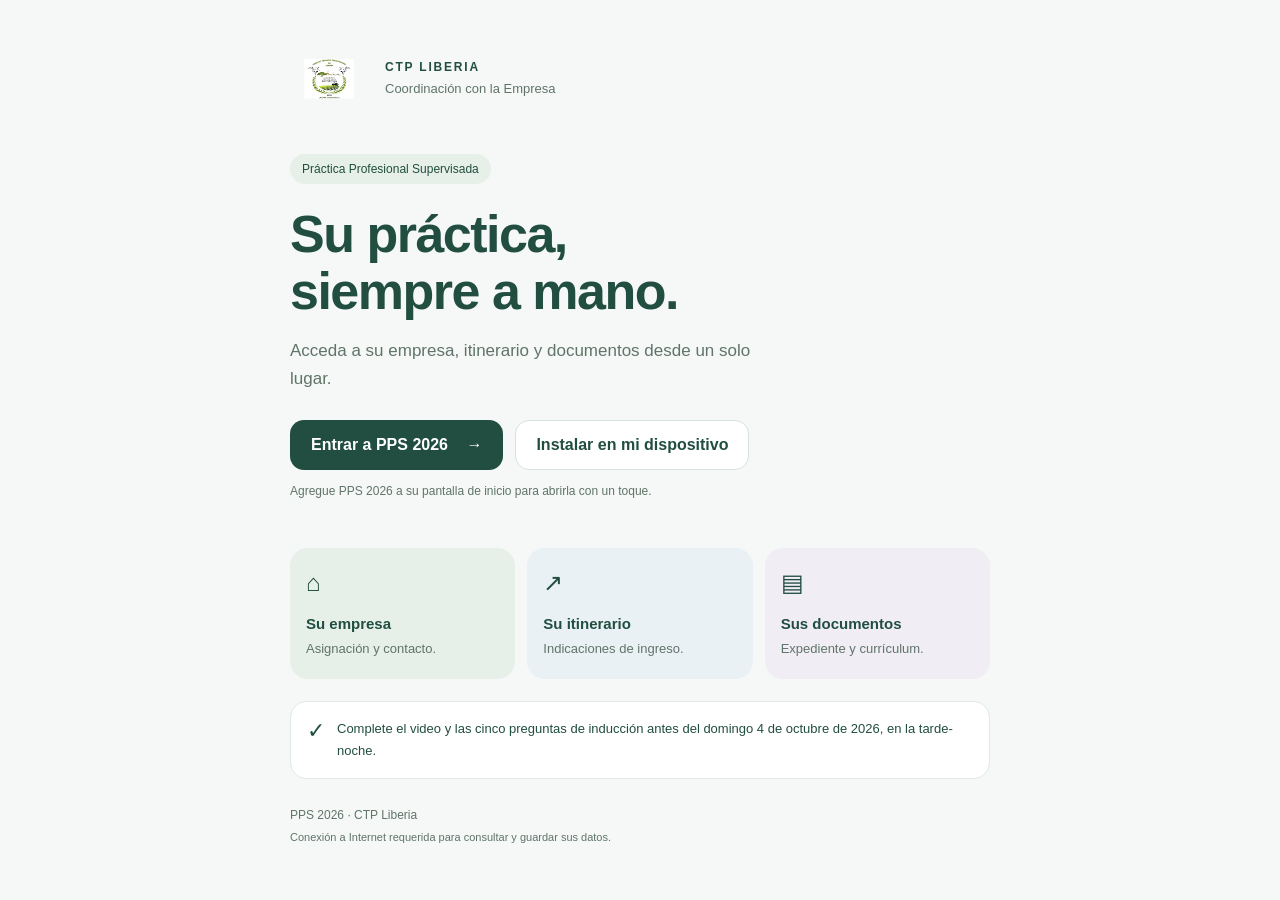
==== commit 2deba65b: "Restaurar contenedor PWA que conecta con Apps Script" ====
--- a/index.html
+++ b/index.html
@@ -1,4571 +1,184 @@
-<!DOCTYPE html>
-<html>
+<!doctype html>
+<html lang="es">
 <head>
-  <base target="_top">
-  <meta charset="UTF-8">
+  <meta charset="utf-8">
+
   <meta name="viewport" content="width=device-width, initial-scale=1, viewport-fit=cover">
-  <title>CTP Liberia - Práctica Profesional 2026</title>
-  <script>
-    /* PPS2026 v19.12 · detección defensiva de teléfono.
-       Permite aplicar la vista móvil aunque el navegador solicite sitio de escritorio. */
-    (function () {
-      try {
-        var ua = navigator.userAgent || '';
-        var mobileUA = /Android|iPhone|iPad|iPod|IEMobile|Opera Mini|Mobile/i.test(ua);
-        var sw = Math.min(
-          Number((window.screen && window.screen.width) || 9999),
-          Number((window.screen && window.screen.height) || 9999)
-        );
-        if (mobileUA || sw <= 900) {
-          document.documentElement.classList.add('mobile-device');
-        }
-      } catch (e) {}
-    })();
-  </script>
-  <!-- PPS2026 v19.3: credenciales obligatorias + retroalimentación visual no bloqueante -->
+  <meta name="theme-color" content="#e6f0e9">
+  <meta name="description" content="Práctica Profesional Supervisada 2026 del Colegio Técnico Profesional de Liberia. Consulte su empresa, itinerario y documentos desde un solo lugar.">
 
-  <style>
-    :root {
-      --bg: #f7fbf8;
-      --panel: #ffffff;
-      --panel-soft: #fbfefd;
-      --primary: #9ccbb0;
-      --primary-dark: #6f9f83;
-      --primary-deep: #355944;
-      --primary-soft: #edf7f1;
-      --secondary: #c9e2d2;
-      --secondary-soft: #f3faf5;
-      --accent: #e6d58f;
-      --accent-soft: #fbf6e3;
-      --text: #31473a;
-      --muted: #6f8576;
-      --border: #dbe9df;
-      --success: #7fb892;
-      --warning: #c8aa4c;
-      --danger: #cf8f8f;
-      --shadow: 0 14px 32px rgba(128, 175, 148, 0.14);
-      --radius: 22px;
-    }
+  <title>PPS 2026 · CTP Liberia</title>
 
-    * { box-sizing: border-box; }
+  <!-- URL canónica -->
+  <link rel="canonical" href="https://corvec-liberia.github.io/PPS2026/">
 
-    html, body {
-      margin: 0;
-      padding: 0;
-      font-family: Arial, sans-serif;
-      background: var(--bg);
-      color: var(--text);
-      min-height: 100vh;
-    }
+  <!-- PWA -->
+  <link rel="manifest" href="./manifest.webmanifest">
+  <meta name="mobile-web-app-capable" content="yes">
+  <meta name="apple-mobile-web-app-capable" content="yes">
+  <meta name="apple-mobile-web-app-status-bar-style" content="default">
+  <meta name="apple-mobile-web-app-title" content="PPS Liberia">
 
-    .loader {
-      min-height: 100vh;
-      display: grid;
-      place-items: center;
-      background:
-        radial-gradient(circle at 20% 20%, rgba(201, 226, 210, 0.50), transparent 30%),
-        radial-gradient(circle at 80% 10%, rgba(230, 213, 143, 0.22), transparent 25%),
-        linear-gradient(180deg, #f9fdfb 0%, #f2faf5 100%);
-      padding: 24px;
-    }
+  <!-- Iconos -->
+  <link rel="icon" type="image/svg+xml" href="./icon.svg">
+  <link rel="apple-touch-icon" href="./icon.svg">
 
-    .loader-card {
-      width: min(440px, 92vw);
-      background: rgba(255,255,255,0.86);
-      border: 1px solid var(--border);
-      border-radius: 26px;
-      box-shadow: var(--shadow);
-      padding: 30px;
-      text-align: center;
-    }
+  <!-- Vista previa al compartir en WhatsApp / Facebook -->
+  <meta property="og:type" content="website">
+  <meta property="og:locale" content="es_CR">
+  <meta property="og:site_name" content="PPS 2026 · CTP Liberia">
+  <meta property="og:title" content="PPS 2026 · CTP Liberia">
+  <meta property="og:description" content="Toda la información de su práctica profesional en un solo lugar. Abra e instale la aplicación en su teléfono.">
+  <meta property="og:url" content="https://corvec-liberia.github.io/PPS2026/">
+  <meta property="og:image" content="https://corvec-liberia.github.io/PPS2026/preview-app.png">
+  <meta property="og:image:secure_url" content="https://corvec-liberia.github.io/PPS2026/preview-app.png">
+  <meta property="og:image:type" content="image/png">
+  <meta property="og:image:width" content="1200">
+  <meta property="og:image:height" content="630">
+  <meta property="og:image:alt" content="PPS 2026 del Colegio Técnico Profesional de Liberia">
 
-    .loader-logo {
-      width: 92px;
-      height: 92px;
-      border-radius: 50%;
-      background: white;
-      margin: 0 auto 16px;
-      padding: 8px;
-      border: 3px solid #edf6f0;
-      box-shadow: 0 8px 22px rgba(128, 175, 148, 0.15);
-      object-fit: contain;
-    }
+  <!-- Vista previa adicional -->
+  <meta name="twitter:card" content="summary_large_image">
+  <meta name="twitter:title" content="PPS 2026 · CTP Liberia">
+  <meta name="twitter:description" content="Toda la información de su práctica profesional en un solo lugar. Abra e instale la aplicación en su teléfono.">
+  <meta name="twitter:image" content="https://corvec-liberia.github.io/PPS2026/preview-app.png">
 
-    .loader-title {
-      font-size: 20px;
-      font-weight: bold;
-      color: var(--primary-deep);
-      margin-bottom: 8px;
-    }
-
-    .loader-subtitle {
-      font-size: 14px;
-      color: var(--muted);
-      line-height: 1.45;
-      margin-bottom: 22px;
-    }
-
-    .loader-progress-shell {
-      height: 12px;
-      background: #eef6f1;
-      border-radius: 999px;
-      overflow: hidden;
-      border: 1px solid var(--border);
-      margin-bottom: 10px;
-    }
-
-    .loader-progress-bar {
-      width: 0%;
-      height: 100%;
-      border-radius: 999px;
-      background: linear-gradient(90deg, #9ccbb0, #c9e2d2, #e6d58f);
-      transition: width 0.22s ease;
-    }
-
-    .loader-meta {
-      display: flex;
-      justify-content: space-between;
-      gap: 12px;
-      font-size: 12px;
-      color: var(--muted);
-      margin-top: 8px;
-    }
-
-    .app { display: none; min-height: 100vh; }
-
-    .sidebar {
-      width: 290px;
-      position: fixed;
-      left: 0;
-      top: 0;
-      bottom: 0;
-      overflow-y: auto;
-      padding: 24px 18px;
-      background: linear-gradient(180deg, #edf7f1 0%, #e6f2ea 52%, #dcebe1 100%);
-      border-right: 1px solid rgba(128, 175, 148, 0.18);
-    }
-
-    .brand {
-      text-align: center;
-      margin-bottom: 26px;
-      padding-bottom: 22px;
-      border-bottom: 1px solid rgba(128, 175, 148, 0.22);
-    }
-
-    .brand-logo-box {
-      width: 118px;
-      height: 118px;
-      margin: 0 auto 14px;
-      border-radius: 50%;
-      background: white;
-      display: grid;
-      place-items: center;
-      padding: 8px;
-      box-shadow: 0 10px 22px rgba(128, 175, 148, 0.18);
-      border: 3px solid #f3f8f5;
-    }
-
-    .brand-logo { max-width: 100%; max-height: 100%; object-fit: contain; }
-
-    .brand h1 { margin: 0 0 8px; font-size: 21px; color: var(--text); }
-    .brand p { margin: 0; font-size: 13px; line-height: 1.45; color: var(--muted); }
-
-    .brand-mini {
-      margin-top: 10px;
-      display: inline-block;
-      padding: 5px 10px;
-      background: rgba(255,255,255,0.72);
-      border: 1px solid rgba(128, 175, 148, 0.18);
-      border-radius: 999px;
-      font-size: 11px;
-      color: var(--primary-dark);
-      font-weight: bold;
-    }
-
-    .nav { margin-top: 8px; }
-
-    .nav button {
-      width: 100%;
-      border: 0;
-      background: transparent;
-      color: var(--text);
-      text-align: left;
-      padding: 13px 14px;
-      border-radius: 12px;
-      cursor: pointer;
-      font-size: 15px;
-      margin-bottom: 6px;
-      transition: all 0.18s ease;
-    }
-
-    .nav button:hover { background: rgba(255,255,255,0.64); }
-
-    .nav button.active {
-      background: rgba(255,255,255,0.92);
-      font-weight: bold;
-      color: var(--primary-dark);
-      box-shadow: inset 0 0 0 1px rgba(128,175,148,0.18);
-    }
-
-    .footer-note {
-      margin-top: 18px;
-      text-align: center;
-      font-size: 12px;
-      color: var(--muted);
-      line-height: 1.45;
-    }
-
-    .main { margin-left: 290px; padding: 28px; }
-
-    .hero {
-      background: linear-gradient(135deg, #ffffff 0%, #f8fcf9 62%, #f2f8f4 100%);
-      border-radius: 24px;
-      padding: 26px 28px;
-      box-shadow: var(--shadow);
-      border: 1px solid var(--border);
-      margin-bottom: 24px;
-      display: flex;
-      align-items: center;
-      justify-content: space-between;
-      gap: 16px;
-      position: relative;
-      overflow: hidden;
-    }
-
-    .hero::before {
-      content: "";
-      position: absolute;
-      left: 0;
-      top: 20px;
-      bottom: 20px;
-      width: 8px;
-      border-radius: 0 10px 10px 0;
-      background: linear-gradient(180deg, var(--primary) 0%, var(--secondary) 100%);
-    }
-
-    .hero::after {
-      content: "";
-      position: absolute;
-      right: -55px;
-      top: -55px;
-      width: 190px;
-      height: 190px;
-      border-radius: 50%;
-      background: rgba(201, 226, 210, 0.30);
-    }
-
-    .hero-left, .hero-actions { position: relative; z-index: 1; }
-
-    .hero-chip {
-      display: inline-block;
-      padding: 6px 12px;
-      border-radius: 999px;
-      background: var(--primary-soft);
-      color: var(--primary-dark);
-      font-size: 12px;
-      font-weight: bold;
-      margin-bottom: 10px;
-      border: 1px solid rgba(128, 175, 148, 0.18);
-    }
-
-    .hero h2 { margin: 0 0 8px; font-size: 23px; color: var(--text); letter-spacing: 0.2px; }
-    .hero-main-title { margin: 0 0 6px; font-size: 16px; font-weight: bold; color: var(--primary-dark); }
-    .hero p { margin: 0; color: var(--muted); font-size: 14px; line-height: 1.5; }
-
-    .hero-actions { display: flex; gap: 10px; align-items: center; flex-wrap: wrap; }
-
-    .btn {
-      border: 0;
-      border-radius: 12px;
-      padding: 11px 16px;
-      cursor: pointer;
-      font-weight: bold;
-      font-size: 14px;
-      transition: all 0.18s ease;
-      box-shadow: 0 6px 16px rgba(128, 175, 148, 0.14);
-    }
-
-    .btn:hover { transform: translateY(-1px); filter: brightness(0.98); }
-    .btn.primary { background: var(--primary); color: #294136; }
-    .btn.secondary { background: #ffffff; color: var(--primary-dark); border: 1px solid var(--border); }
-    .btn.warning { background: var(--accent); color: #665926; }
-    .btn.danger { background: #ebd0d0; color: #7a5252; }
-    .btn.small { padding: 7px 10px; font-size: 12px; }
-
-    .view { display: none; }
-    .view.active { display: block; }
-
-    .cards {
-      display: grid;
-      grid-template-columns: repeat(4, minmax(160px, 1fr));
-      gap: 16px;
-      margin-bottom: 24px;
-    }
-
-    .card {
-      background: var(--panel);
-      border-radius: var(--radius);
-      border: 1px solid var(--border);
-      box-shadow: var(--shadow);
-      padding: 20px;
-    }
-
-    .card .label { color: var(--muted); font-size: 13px; margin-bottom: 8px; }
-    .card .number { font-size: 32px; font-weight: bold; color: var(--text); }
-
-    .grid-2 { display: grid; grid-template-columns: 1fr 1fr; gap: 18px; }
-
-    .panel {
-      background: var(--panel);
-      border-radius: var(--radius);
-      border: 1px solid var(--border);
-      box-shadow: var(--shadow);
-      padding: 20px;
-      margin-bottom: 20px;
-    }
-
-    .panel h3 {
-      margin-top: 0;
-      color: var(--text);
-      border-left: 5px solid var(--primary);
-      padding-left: 10px;
-      font-size: 18px;
-    }
-
-    .toolbar { display: flex; gap: 10px; margin-bottom: 14px; flex-wrap: wrap; }
-
-    input, select, textarea {
-      width: 100%;
-      border: 1px solid var(--border);
-      border-radius: 12px;
-      padding: 10px 12px;
-      font-family: Arial, sans-serif;
-      font-size: 14px;
-      background: #fcfefd;
-      color: var(--text);
-      outline: none;
-    }
-
-    input:focus, select:focus, textarea:focus {
-      border-color: var(--primary);
-      box-shadow: 0 0 0 4px rgba(156, 203, 176, 0.14);
-    }
-
-    textarea { min-height: 90px; resize: vertical; }
-    .input-sm { max-width: 330px; }
-
-    table { width: 100%; border-collapse: collapse; background: white; border-radius: 14px; overflow: hidden; }
-    th, td { border-bottom: 1px solid var(--border); padding: 10px; text-align: left; font-size: 13px; vertical-align: top; }
-    th { background: #eef6f1; color: var(--text); font-weight: bold; }
-    tr:hover td { background: #f9fcfa; }
-
-    .badge {
-      display: inline-block;
-      padding: 5px 8px;
-      border-radius: 999px;
-      font-size: 12px;
-      font-weight: bold;
-      background: var(--primary-soft);
-      color: var(--primary-dark);
-    }
-
-    .badge.warning { background: var(--accent-soft); color: #947933; }
-    .badge.success { background: #eef7f1; color: #5e8c70; }
-    .badge.danger { background: #f9ecec; color: #ad6f6f; }
-
-    .bar-row { margin-bottom: 12px; }
-    .bar-label { display: flex; justify-content: space-between; font-size: 13px; margin-bottom: 5px; gap: 12px; }
-    .bar-bg { height: 10px; background: #edf4ef; border-radius: 999px; overflow: hidden; }
-    .bar { height: 10px; background: linear-gradient(90deg, var(--primary) 0%, var(--secondary) 100%); border-radius: 999px; }
-
-    .notice {
-      padding: 12px 14px;
-      background: #f5faf6;
-      border: 1px solid var(--border);
-      border-radius: 12px;
-      color: var(--text);
-      margin-bottom: 16px;
-      line-height: 1.5;
-    }
-
-    .empty-state {
-      padding: 18px;
-      background: #fbfefd;
-      border: 1px dashed var(--border);
-      border-radius: 14px;
-      color: var(--muted);
-      text-align: center;
-    }
-
-    .modal-backdrop {
-      display: none;
-      position: fixed;
-      inset: 0;
-      background: rgba(90, 112, 96, 0.18);
-      z-index: 1000;
-      padding: 30px;
-      overflow-y: auto;
-      backdrop-filter: blur(2px);
-    }
-
-    .modal {
-      background: white;
-      max-width: 780px;
-      margin: 0 auto;
-      border-radius: 20px;
-      padding: 24px;
-      box-shadow: var(--shadow);
-      border: 1px solid var(--border);
-    }
-
-    .modal h3 { margin-top: 0; color: var(--text); }
-    .form-grid { display: grid; grid-template-columns: 1fr 1fr; gap: 14px; }
-    .form-grid .full { grid-column: 1 / -1; }
-    label { display: block; font-weight: bold; margin-bottom: 6px; font-size: 13px; color: var(--text); }
-    .actions { display: flex; justify-content: flex-end; gap: 10px; margin-top: 18px; flex-wrap: wrap; }
-
-    .chat-box {
-      white-space: pre-wrap;
-      background: #fbfefd;
-      border: 1px solid var(--border);
-      border-radius: 12px;
-      padding: 14px;
-      min-height: 140px;
-      font-family: Arial, sans-serif;
-      font-size: 14px;
-      color: var(--text);
-    }
-
-    .helper-text { font-size: 12px; color: var(--muted); line-height: 1.45; }
-
-
-
-    .cv-actions {
-      display: flex;
-      gap: 6px;
-      align-items: center;
-      flex-wrap: wrap;
-    }
-
-    .cv-link {
-      display: inline-block;
-      text-decoration: none;
-      border-radius: 10px;
-      padding: 7px 10px;
-      font-size: 12px;
-      font-weight: bold;
-      background: var(--primary-soft);
-      color: var(--primary-dark);
-      border: 1px solid rgba(128, 175, 148, 0.22);
-    }
-
-    .upload-status {
-      display: none;
-      margin-bottom: 16px;
-      padding: 12px 14px;
-      border-radius: 14px;
-      border: 1px solid var(--border);
-      background: #fbfefd;
-      color: var(--text);
-      font-size: 13px;
-      line-height: 1.45;
-    }
-
-    .upload-status.active {
-      display: block;
-    }
-
-    .compact-note {
-      font-size: 12px;
-      color: var(--muted);
-      margin-top: 6px;
-      line-height: 1.45;
-    }
-
-
-    .student-practice-grid {
-      display: grid;
-      grid-template-columns: repeat(3, minmax(0, 1fr));
-      gap: 14px;
-      margin-bottom: 18px;
-    }
-    .student-info-card {
-      border: 1px solid var(--border);
-      border-radius: 18px;
-      padding: 16px;
-      background: linear-gradient(180deg,#ffffff 0%,#f8fcf9 100%);
-      min-height: 118px;
-    }
-    .student-info-card .mini-label { font-size: 11px; color: var(--muted); text-transform: uppercase; font-weight: bold; letter-spacing: .4px; }
-    .student-info-card .big-value { font-size: 18px; color: var(--primary-deep); font-weight: bold; margin-top: 7px; line-height: 1.3; }
-    .student-task {
-      border-radius: 18px;
-      padding: 17px;
-      margin: 14px 0;
-      border: 1px solid var(--border);
-      background: #fbfefd;
-    }
-    .student-task.required { background: var(--accent-soft); border-color: rgba(200,170,76,.35); }
-    .student-task.completed { background: #f2faf5; border-color: rgba(127,184,146,.36); }
-    .student-task h4 { margin: 0 0 6px; color: var(--primary-deep); font-size: 16px; }
-    .student-task p { margin: 0; color: var(--muted); line-height: 1.5; }
-    .student-status-row { display:flex; gap:8px; flex-wrap:wrap; margin-top:10px; }
-    .student-section-title { margin: 24px 0 12px; color: var(--text); border-left: 5px solid var(--primary); padding-left: 10px; }
-
-    /* v19.7 · retroalimentación visible durante registro/PIN */
-    .registro-save-feedback {
-      display:none;
-      margin:14px 0 2px;
-      padding:14px 15px;
-      border-radius:16px;
-      border:1px solid #bfdac9;
-      background:#f4fbf6;
-      color:#365746;
-    }
-    .registro-save-feedback.active { display:block; }
-    .registro-save-feedback.error { background:#fff3f3; border-color:#efc9c9; color:#8a4d4d; }
-    .registro-save-feedback.success { background:#eef9f1; border-color:#b8d9c2; color:#2f6645; }
-    .registro-save-head { display:flex; align-items:center; justify-content:space-between; gap:12px; font-weight:700; }
-    .registro-save-status { display:flex; align-items:center; gap:9px; }
-    .registro-spinner { width:16px; height:16px; border-radius:50%; border:2px solid #cfe2d5; border-top-color:#5e9f79; animation:registroSpin .85s linear infinite; flex:0 0 auto; }
-    .registro-save-feedback.success .registro-spinner, .registro-save-feedback.error .registro-spinner { display:none; }
-    .registro-save-track { height:9px; margin-top:11px; border-radius:999px; background:#e3eee6; overflow:hidden; }
-    .registro-save-bar { height:100%; width:0%; border-radius:999px; background:linear-gradient(90deg,#9ccbb0,#c9e2d2,#e6d58f); transition:width .28s ease; }
-    .registro-save-detail { margin-top:8px; font-size:12px; line-height:1.45; opacity:.92; }
-    @keyframes registroSpin { to { transform:rotate(360deg); } }
-
-    @media (max-width: 900px) { .student-practice-grid { grid-template-columns: 1fr; } }
-
-
-
-    /* PPS 2026 v19.6 · Ruta guiada del estudiante */
-    .student-route-shell{display:grid;gap:18px;margin-top:18px}
-    .student-route-hero{border:1px solid #dce8e0;border-radius:22px;padding:20px;background:linear-gradient(135deg,#f6fbf8 0%,#fffdf7 100%);box-shadow:0 10px 24px rgba(76,110,91,.06)}
-    .student-route-top{display:flex;justify-content:space-between;gap:14px;align-items:flex-start;flex-wrap:wrap}
-    .student-route-title{margin:0;color:var(--primary-deep);font-size:21px;line-height:1.25}
-    .student-route-subtitle{margin:6px 0 0;color:var(--muted);font-size:13px;line-height:1.5;max-width:760px}
-    .student-route-progress{min-width:190px;text-align:right}
-    .student-route-progress strong{display:block;color:var(--primary-deep);font-size:14px}
-    .student-route-progress span{font-size:12px;color:var(--muted)}
-    .student-route-track{height:10px;border-radius:999px;background:#eaf2ed;overflow:hidden;margin-top:8px;border:1px solid #dce8e0}
-    .student-route-track>div{height:100%;background:linear-gradient(90deg,#83b99b,#b9d7c5,#e6d58f);transition:width .3s ease}
-    .student-route-nav{display:grid;grid-template-columns:repeat(5,minmax(0,1fr));gap:9px;margin-top:16px}
-    .student-route-link{border:1px solid #dce8e0;background:#fff;border-radius:15px;padding:10px 9px;cursor:pointer;text-align:left;color:var(--text);transition:.18s ease;min-height:62px}
-    .student-route-link:hover{transform:translateY(-1px);box-shadow:0 7px 16px rgba(62,91,74,.08)}
-    .student-route-link .num{display:inline-flex;width:24px;height:24px;border-radius:50%;align-items:center;justify-content:center;font-size:12px;font-weight:800;margin-right:6px;background:#eef5f0;color:var(--primary-deep)}
-    .student-route-link .route-label{display:block;margin-top:5px;font-size:11px;color:var(--muted);font-weight:700}
-    .student-priority{border-radius:18px;padding:16px 17px;border:1px solid #e8cf79;background:linear-gradient(135deg,#fff9df,#fffdf5);display:flex;align-items:center;justify-content:space-between;gap:14px;flex-wrap:wrap}
-    .student-priority.done{border-color:#b9d9c4;background:linear-gradient(135deg,#eef9f2,#f9fdfb)}
-    .student-priority h4{margin:0 0 4px;font-size:16px;color:#5f542b}
-    .student-priority.done h4{color:var(--primary-deep)}
-    .student-priority p{margin:0;color:#6c6650;font-size:13px;line-height:1.45}
-    .student-step{border-radius:22px;border:1px solid var(--border);overflow:hidden;background:#fff;box-shadow:0 8px 20px rgba(66,91,77,.05)}
-    .student-step-head{display:flex;align-items:flex-start;justify-content:space-between;gap:12px;padding:17px 18px;border-bottom:1px solid rgba(210,225,216,.8)}
-    .student-step-head-left{display:flex;gap:12px;align-items:flex-start}
-    .student-step-number{flex:0 0 34px;width:34px;height:34px;border-radius:12px;display:flex;align-items:center;justify-content:center;font-weight:800;font-size:14px}
-    .student-step-title{margin:0;font-size:17px;color:var(--primary-deep);line-height:1.25}
-    .student-step-help{margin:4px 0 0;color:var(--muted);font-size:12.5px;line-height:1.45}
-    .student-step-body{padding:18px}
-    .student-step.cv{border-color:#c9e3d2}.student-step.cv .student-step-head{background:#eff9f3}.student-step.cv .student-step-number{background:#d7eddf;color:#285a3b}
-    .student-step.letter{border-color:#cedde9}.student-step.letter .student-step-head{background:#f0f6fb}.student-step.letter .student-step-number{background:#dbe8f2;color:#365c78}
-    .student-step.itinerary{border-color:#eadfb7}.student-step.itinerary .student-step-head{background:#fff9e9}.student-step.itinerary .student-step-number{background:#f3e9be;color:#776322}
-    .student-step.personal{border-color:#ddd8eb}.student-step.personal .student-step-head{background:#f7f4fb}.student-step.personal .student-step-number{background:#e9e3f3;color:#5c4b79}
-    .student-step.supervisor{border-color:#cde1dd}.student-step.supervisor .student-step-head{background:#eff8f6}.student-step.supervisor .student-step-number{background:#d7ebe7;color:#315f57}
-    .student-step-status{white-space:nowrap;border-radius:999px;padding:6px 10px;font-size:11px;font-weight:800;border:1px solid transparent}
-    .student-step-status.ok{background:#eaf7ef;color:#2f6541;border-color:#c8e4d2}
-    .student-step-status.pending{background:#fff5d8;color:#78621e;border-color:#ead996}
-    .student-step-status.info{background:#edf5fa;color:#3e6077;border-color:#cedeeb}
-    .student-step .notice{margin:0 0 14px}
-    .student-step .actions{margin-bottom:0}
-    .student-step .student-task{margin:0}
-    .student-step .document-action-card{margin:0;border:0;background:transparent;padding:0}
-    .student-step .student-section-title{display:none}
-    .student-data-toggle{border:0;background:transparent;padding:0;color:var(--primary-deep);font-weight:800;cursor:pointer;font-size:12px}
-    .student-collapsible{display:block}
-    .student-kicker{display:inline-flex;align-items:center;gap:6px;border-radius:999px;padding:5px 9px;background:#edf6f0;color:#47705a;font-size:11px;font-weight:800;margin-bottom:7px}
-    .student-info-card.primary-company{border-color:#bcd8c7;background:linear-gradient(180deg,#f6fbf8,#edf7f1)}
-    .student-info-card.primary-company .big-value{font-size:20px}
-    .student-guide-note{margin-top:10px;font-size:12px;color:var(--muted);line-height:1.5}
-    @media(max-width:1050px){.student-route-nav{grid-template-columns:repeat(2,minmax(0,1fr))}.student-route-link:last-child{grid-column:1/-1}}
-    @media(max-width:700px){.student-route-nav{grid-template-columns:1fr}.student-route-link:last-child{grid-column:auto}.student-route-progress{text-align:left;min-width:100%}.student-step-head{align-items:flex-start}.student-step-status{white-space:normal;text-align:center}.student-step-body{padding:15px}.student-route-hero{padding:16px}}
-
-    @media (max-width: 1100px) {
-      .sidebar { position: static; width: 100%; }
-      .main { margin-left: 0; padding: 18px; }
-      .cards, .grid-2, .form-grid { grid-template-columns: 1fr; }
-      .hero { display: block; }
-      .hero-actions { margin-top: 14px; }
-    }
-
-    .security-banner {
-      display: inline-flex;
-      gap: 8px;
-      align-items: center;
-      padding: 6px 12px;
-      border-radius: 999px;
-      background: var(--accent-soft);
-      color: #7c6828;
-      font-size: 12px;
-      font-weight: bold;
-      border: 1px solid rgba(200,170,76,0.25);
-      margin-top: 10px;
-    }
-
-    .contact-card {
-      border: 1px solid var(--border);
-      border-radius: 16px;
-      background: var(--panel-soft);
-      padding: 14px;
-      margin: 10px 0 14px;
-      line-height: 1.5;
-    }
-
-    .contact-card strong { color: var(--primary-deep); }
-
-    .agenda-grid {
-      display: grid;
-      grid-template-columns: 1.2fr 1fr;
-      gap: 18px;
-    }
-
-    .readonly-field {
-      background: #f3f7f4;
-      color: var(--muted);
-    }
-
-    .role-note {
-      font-size: 12px;
-      color: var(--muted);
-      margin-top: 6px;
-    }
-
-    @media (max-width: 1100px) {
-      .agenda-grid { grid-template-columns: 1fr; }
-    }
-
-
-    /*******************************************************
-     * LOGIN INTERNO - VERSIÓN VISUAL MEJORADA
-     *******************************************************/
-    .login-screen {
-      min-height: 100vh;
-      display: grid;
-      place-items: center;
-      padding: 34px;
-      background:
-        radial-gradient(circle at 12% 18%, rgba(156, 203, 176, 0.42), transparent 28%),
-        radial-gradient(circle at 88% 16%, rgba(230, 213, 143, 0.34), transparent 28%),
-        radial-gradient(circle at 48% 92%, rgba(196, 224, 207, 0.50), transparent 30%),
-        linear-gradient(135deg, #f7fbf8 0%, #eef8f2 45%, #fbf7e8 100%);
-      position: relative;
-      overflow: hidden;
-    }
-
-    .login-screen::before {
-      content: "";
-      position: absolute;
-      inset: 0;
-      background-image:
-        linear-gradient(rgba(111,159,131,0.055) 1px, transparent 1px),
-        linear-gradient(90deg, rgba(111,159,131,0.055) 1px, transparent 1px);
-      background-size: 34px 34px;
-      mask-image: radial-gradient(circle at center, black 0%, transparent 78%);
-      pointer-events: none;
-    }
-
-    .login-card {
-      width: min(1120px, 96vw);
-      min-height: 575px;
-      background: rgba(255, 255, 255, 0.84);
-      border: 1px solid rgba(219, 233, 223, 0.90);
-      border-radius: 34px;
-      box-shadow: 0 26px 60px rgba(88, 132, 105, 0.18);
-      overflow: hidden;
-      display: grid;
-      grid-template-columns: 0.98fr 1.22fr;
-      backdrop-filter: blur(8px);
-      position: relative;
-      z-index: 1;
-    }
-
-    .login-brand {
-      padding: 42px 38px;
-      background:
-        radial-gradient(circle at 26% 18%, rgba(255,255,255,0.88), transparent 28%),
-        linear-gradient(160deg, #e8f5ed 0%, #dbeee3 64%, #f7f0cf 135%);
-      border-right: 1px solid rgba(219, 233, 223, 0.92);
-      display: flex;
-      flex-direction: column;
-      justify-content: center;
-      text-align: center;
-      position: relative;
-      overflow: hidden;
-    }
-
-    .login-brand::after {
-      content: "";
-      position: absolute;
-      width: 240px;
-      height: 240px;
-      border-radius: 50%;
-      right: -96px;
-      bottom: -84px;
-      background: rgba(230, 213, 143, 0.28);
-    }
-
-    .login-logo-shell {
-      width: 148px;
-      height: 148px;
-      border-radius: 50%;
-      background: rgba(255,255,255,0.92);
-      margin: 0 auto 22px;
-      border: 4px solid rgba(255,255,255,0.95);
-      display: grid;
-      place-items: center;
-      box-shadow: 0 15px 34px rgba(93, 142, 113, 0.19);
-      position: relative;
-      z-index: 1;
-    }
-
-    .login-logo-img {
-      width: 122px;
-      height: 122px;
-      object-fit: contain;
-      display: block;
-    }
-
-    .login-brand h1 {
-      margin: 0 0 10px;
-      color: var(--primary-deep);
-      font-size: 30px;
-      letter-spacing: -0.3px;
-      position: relative;
-      z-index: 1;
-    }
-
-    .login-brand p {
-      margin: 0;
-      color: #587466;
-      line-height: 1.55;
-      font-size: 16px;
-      position: relative;
-      z-index: 1;
-    }
-
-    .login-brand .brand-mini {
-      margin-top: 18px;
-      position: relative;
-      z-index: 1;
-      background: rgba(255,255,255,0.76);
-      color: var(--primary-dark);
-      border: 1px solid rgba(111,159,131,0.18);
-    }
-
-    .login-highlights {
-      margin-top: 26px;
-      display: grid;
-      gap: 10px;
-      position: relative;
-      z-index: 1;
-    }
-
-    .login-highlight {
-      padding: 11px 13px;
-      border-radius: 16px;
-      background: rgba(255,255,255,0.62);
-      border: 1px solid rgba(219, 233, 223, 0.86);
-      color: #476656;
-      font-size: 13px;
-      line-height: 1.35;
-    }
-
-    .login-content {
-      padding: 38px;
-      display: flex;
-      flex-direction: column;
-      justify-content: center;
-    }
-
-    .login-kicker {
-      display: inline-flex;
-      align-items: center;
-      gap: 8px;
-      width: fit-content;
-      padding: 7px 12px;
-      border-radius: 999px;
-      background: var(--accent-soft);
-      border: 1px solid rgba(230,213,143,0.55);
-      color: #766529;
-      font-size: 12px;
-      font-weight: bold;
-      margin-bottom: 14px;
-    }
-
-    .login-tabs {
-      display: flex;
-      gap: 10px;
-      margin-bottom: 18px;
-      flex-wrap: wrap;
-    }
-
-    .login-tab {
-      border: 1px solid var(--border);
-      border-radius: 999px;
-      background: #fff;
-      color: var(--primary-dark);
-      padding: 10px 15px;
-      font-weight: bold;
-      cursor: pointer;
-      box-shadow: 0 6px 14px rgba(128,175,148,0.08);
-    }
-
-    .login-tab.active {
-      background: linear-gradient(180deg, #edf7f1, #e4f2e9);
-      box-shadow: inset 0 0 0 1px rgba(128,175,148,0.18), 0 6px 14px rgba(128,175,148,0.10);
-    }
-
-    .login-panel { display: none; }
-    .login-panel.active { display: block; }
-
-    .login-panel h2 {
-      margin: 0 0 10px;
-      font-size: 28px;
-      color: var(--primary-deep);
-      letter-spacing: -0.2px;
-    }
-
-    .login-panel .helper-text {
-      font-size: 13px;
-      color: var(--muted);
-      line-height: 1.55;
-      margin-bottom: 16px;
-    }
-
-    .login-input-wrap input {
-      height: 46px;
-      background: rgba(252, 254, 253, 0.95);
-    }
-
-    .login-message {
-      display: none;
-      margin: 12px 0 16px;
-      padding: 12px 14px;
-      border-radius: 14px;
-      border: 1px solid var(--border);
-      background: var(--panel-soft);
-      color: var(--text);
-      line-height: 1.45;
-      font-size: 13px;
-    }
-
-    .login-message.active { display: block; }
-    .login-message.error { background: #fff3f3; border-color: #efc9c9; color: #8a4d4d; }
-    .login-message.ok { background: #f2faf5; border-color: var(--border); color: var(--primary-deep); }
-
-    .login-role-grid {
-      display: grid;
-      grid-template-columns: repeat(3, 1fr);
-      gap: 10px;
-      margin: 18px 0 12px;
-    }
-
-    .login-role-card {
-      padding: 12px;
-      border-radius: 16px;
-      background: #fbfefd;
-      border: 1px solid var(--border);
-      font-size: 12px;
-      color: var(--muted);
-      line-height: 1.4;
-    }
-
-    .login-role-card strong {
-      display: block;
-      color: var(--primary-deep);
-      font-size: 13px;
-      margin-bottom: 4px;
-    }
-
-    .login-safe-note {
-      margin-top: 16px;
-      padding: 13px 14px;
-      border-radius: 16px;
-      background: #f5faf6;
-      border: 1px solid var(--border);
-      color: #4d6a5a;
-      line-height: 1.48;
-      font-size: 13px;
-    }
-
-    .readonly-card {
-      border: 1px dashed var(--border);
-      background: #fbfefd;
-      border-radius: 16px;
-      padding: 14px;
-      margin: 14px 0;
-      line-height: 1.55;
-    }
-
-    @media (max-width: 900px) {
-      .login-screen { padding: 18px; }
-      .login-card { grid-template-columns: 1fr; }
-      .login-brand { border-right: 0; border-bottom: 1px solid var(--border); padding: 30px 22px; }
-      .login-content { padding: 26px 22px; }
-      .login-role-grid { grid-template-columns: 1fr; }
-    }
-
-  
-    /* PPS 2026 v19.2 · retroalimentación visual no bloqueante */
-    .global-action-feedback{position:fixed;left:0;right:0;top:0;z-index:5000;pointer-events:none;display:none}
-    .global-action-feedback.active{display:block}
-    .global-action-track{height:5px;background:rgba(219,233,223,.72);overflow:hidden}
-    .global-action-bar{height:100%;width:0%;background:linear-gradient(90deg,#9ccbb0,#c9e2d2,#e6d58f);transition:width .22s ease}
-    .global-action-label{position:absolute;right:18px;top:12px;background:rgba(255,255,255,.94);border:1px solid var(--border);border-radius:999px;padding:7px 12px;font-size:12px;color:var(--primary-deep);box-shadow:var(--shadow)}
-    .inline-progress{height:9px;background:#edf4ef;border-radius:999px;overflow:hidden;margin-top:9px;border:1px solid var(--border)}
-    .inline-progress>div{height:100%;width:0%;background:linear-gradient(90deg,#9ccbb0,#c9e2d2,#e6d58f);transition:width .22s ease}
-    .login-progress-wrap{display:none;margin-top:9px}
-    .login-progress-wrap.active{display:block}
-    .login-progress-track{height:9px;background:#edf4ef;border:1px solid var(--border);border-radius:999px;overflow:hidden}
-    .login-progress-bar{height:100%;width:0%;background:linear-gradient(90deg,#8fc2a4,#bfdcca,#e5d48d);transition:width .24s ease}
-    .login-progress-meta{display:flex;justify-content:space-between;gap:12px;margin-top:6px;font-size:12px;color:var(--muted)}
-    .login-progress-meta strong{color:var(--primary-deep)}
-    .itinerary-grid{display:grid;grid-template-columns:repeat(3,minmax(0,1fr));gap:12px;margin:14px 0}
-    .itinerary-item{padding:13px;border:1px solid var(--border);border-radius:14px;background:#fbfefd}
-    .itinerary-item .k{font-size:11px;text-transform:uppercase;letter-spacing:.4px;color:var(--muted);font-weight:bold;margin-bottom:5px}
-    .itinerary-item .v{font-size:14px;line-height:1.45;color:var(--text)}
-    .itinerary-details{display:grid;grid-template-columns:1fr 1fr;gap:12px}
-    .document-action-card{padding:17px;border:1px solid var(--border);border-radius:18px;background:linear-gradient(135deg,#f8fcf9,#fffdf4);margin:16px 0}
-    .document-action-card h4{margin:0 0 7px;color:var(--primary-deep);font-size:16px}
-    @media(max-width:900px){.itinerary-grid,.itinerary-details{grid-template-columns:1fr}}
-
-
-    /* PPS 2026 v19.9 · optimización móvil sin alterar escritorio */
-    @media (max-width: 700px) {
-      html, body { width: 100%; max-width: 100%; overflow-x: hidden; }
-      body { -webkit-text-size-adjust: 100%; }
-
-      .main { margin-left: 0; padding: 10px; width: 100%; }
-      .hero { padding: 16px 14px; border-radius: 18px; margin-bottom: 14px; gap: 10px; }
-      .hero::after { width: 120px; height: 120px; right: -42px; top: -42px; }
-      .hero h2 { font-size: 20px; line-height: 1.25; }
-      .hero-main-title { font-size: 15px; }
-      .hero p { font-size: 13px; }
-      .hero-chip { font-size: 11px; padding: 5px 9px; }
-      .hero-actions { width: 100%; gap: 8px; }
-      .hero-actions .btn { flex: 1 1 100%; width: 100%; }
-
-      .panel, .card { padding: 14px; border-radius: 16px; box-shadow: 0 8px 20px rgba(128,175,148,.10); }
-      .panel { margin-bottom: 14px; }
-      .panel h3 { font-size: 16px; }
-      .cards, .grid-2, .form-grid, .student-practice-grid, .itinerary-grid, .itinerary-details { grid-template-columns: 1fr !important; gap: 10px; }
-
-      .student-practice-grid { margin-bottom: 12px; }
-      .student-info-card { min-height: 0; padding: 13px; border-radius: 15px; }
-      .student-info-card .big-value { font-size: 17px; }
-      .student-info-card.primary-company .big-value { font-size: 18px; }
-
-      .student-route-shell { gap: 12px; margin-top: 12px; }
-      .student-route-hero { padding: 14px; border-radius: 17px; }
-      .student-route-title { font-size: 18px; }
-      .student-route-subtitle { font-size: 12.5px; }
-      .student-route-progress { min-width: 0; width: 100%; text-align: left; }
-      .student-route-track { height: 9px; }
-
-      .student-route-nav { grid-template-columns: repeat(2, minmax(0,1fr)); gap: 8px; }
-      .student-route-link { min-height: 58px; padding: 9px 8px; border-radius: 13px; }
-      .student-route-link:last-child { grid-column: 1 / -1; }
-      .student-route-link .route-label { font-size: 10.5px; }
-
-      .student-priority { padding: 13px; border-radius: 15px; align-items: stretch; }
-      .student-priority .btn { width: 100%; }
-
-      .student-step { border-radius: 17px; }
-      .student-step-head { padding: 13px; flex-direction: column; align-items: stretch; gap: 9px; }
-      .student-step-head-left { gap: 9px; }
-      .student-step-number { width: 31px; height: 31px; flex-basis: 31px; border-radius: 10px; }
-      .student-step-title { font-size: 16px; }
-      .student-step-help { font-size: 12px; }
-      .student-step-status { align-self: flex-start; white-space: normal; text-align: left; }
-      .student-step-body { padding: 13px; }
-      .student-task { padding: 13px; border-radius: 15px; }
-      .student-task h4, .document-action-card h4 { font-size: 15px; }
-      .student-task p, .compact-note, .notice { font-size: 12.5px; }
-
-      .actions { justify-content: stretch; gap: 8px; }
-      .actions .btn { flex: 1 1 100%; width: 100%; min-height: 44px; }
-      .btn { min-height: 44px; font-size: 14px; }
-
-      input, select, textarea { font-size: 16px; min-height: 44px; }
-      textarea { min-height: 96px; }
-
-      .itinerary-item { padding: 12px; border-radius: 13px; }
-      .itinerary-item .v { font-size: 13px; }
-      .document-action-card { padding: 13px; border-radius: 15px; }
-
-      .login-screen { padding: 10px; align-items: start; }
-      .login-card { width: 100%; min-height: 0; border-radius: 20px; }
-      .login-brand { padding: 20px 15px; }
-      .login-content { padding: 18px 14px; }
-      .login-logo-img { max-width: 82px; max-height: 82px; }
-      .login-tabs { gap: 6px; }
-      .login-tab { padding: 10px 8px; font-size: 13px; }
-      .login-role-grid { display: none; }
-      .login-highlights { display: none; }
-      .login-safe-note { font-size: 12px; }
-
-      .global-action-label { left: 10px; right: 10px; top: 10px; text-align: center; border-radius: 12px; }
-
-      table { font-size: 12px; }
-      th, td { padding: 8px 7px; }
-
-      .sidebar { padding: 14px 10px; }
-      .brand { margin-bottom: 12px; padding-bottom: 12px; }
-      .brand-logo-box { width: 76px; height: 76px; margin-bottom: 8px; }
-      .brand h1 { font-size: 18px; }
-      .brand p, .footer-note { font-size: 12px; }
-      .nav { display: grid; grid-template-columns: repeat(2,minmax(0,1fr)); gap: 6px; }
-      .nav button { margin: 0; padding: 11px 10px; font-size: 13px; }
-    }
-
-    @media (max-width: 380px) {
-      .main { padding: 8px; }
-      .student-route-nav { grid-template-columns: 1fr; }
-      .student-route-link:last-child { grid-column: auto; }
-      .hero, .student-route-hero, .panel, .card { border-radius: 14px; }
-    }
-
-
-    /* PPS 2026 v19.10 · móvil legible: tipografía y controles ampliados */
-    @media (max-width: 700px) {
-      html { font-size: 17px; }
-      body { font-size: 17px; line-height: 1.55; }
-      .main { padding: 12px; }
-      .sidebar { padding: 12px 10px 10px; }
-      .brand { margin-bottom: 10px; padding-bottom: 10px; }
-      .brand-logo-box { width: 70px; height: 70px; }
-      .brand h1 { font-size: 20px; line-height: 1.2; }
-      .brand p { font-size: 13.5px; line-height: 1.45; }
-      .footer-note { display:none; }
-      .nav { grid-template-columns: 1fr; }
-      .nav button { font-size: 15px; min-height: 46px; }
-      .hero { padding: 18px 16px; }
-      .hero h2 { font-size: 23px; }
-      .hero-main-title { font-size: 17px; line-height: 1.35; }
-      .hero p { font-size: 15px; line-height: 1.55; }
-      .hero-chip { font-size: 12.5px; }
-      .panel, .card { padding: 16px; }
-      .panel h3 { font-size: 19px; line-height: 1.3; }
-      .card .label { font-size: 14px; }
-      .card .number { font-size: 28px; }
-      .student-info-card { padding: 15px; }
-      .student-info-card .label { font-size: 12.5px; }
-      .student-info-card .big-value { font-size: 19px; line-height: 1.3; }
-      .student-info-card.primary-company .big-value { font-size: 20px; }
-      .student-info-card .subvalue { font-size: 13.5px; line-height: 1.45; }
-      .student-route-hero { padding: 16px; }
-      .student-route-title { font-size: 21px; }
-      .student-route-subtitle { font-size: 14.5px; line-height: 1.55; }
-      .student-route-progress { font-size: 14px; }
-      .student-route-nav { grid-template-columns: 1fr; gap: 8px; }
-      .student-route-link, .student-route-link:last-child { grid-column: auto; min-height: 54px; padding: 11px 12px; }
-      .student-route-link .route-label { font-size: 13.5px; line-height: 1.35; }
-      .student-priority { padding: 15px; }
-      .student-priority strong { font-size: 16px; }
-      .student-priority p { font-size: 14px; line-height: 1.5; }
-      .student-step-head { padding: 15px; }
-      .student-step-number { width: 36px; height: 36px; flex-basis: 36px; font-size: 16px; }
-      .student-step-title { font-size: 19px; line-height: 1.3; }
-      .student-step-help { font-size: 14px; line-height: 1.5; }
-      .student-step-status { font-size: 13px; padding: 6px 9px; }
-      .student-step-body { padding: 15px; }
-      .student-task { padding: 15px; }
-      .student-task h4, .document-action-card h4 { font-size: 17px; }
-      .student-task p, .compact-note, .notice { font-size: 14.5px; line-height: 1.55; }
-      .itinerary-item { padding: 14px; }
-      .itinerary-item .k { font-size: 12.5px; }
-      .itinerary-item .v { font-size: 15px; line-height: 1.5; }
-      .document-action-card { padding: 15px; }
-      .btn, .btn.small { font-size: 16px; min-height: 48px; padding: 12px 14px; }
-      input, select, textarea { font-size: 17px; min-height: 48px; padding: 12px 13px; }
-      label { font-size: 14px; line-height: 1.35; }
-      .login-content { padding: 20px 16px; }
-      .login-brand h1 { font-size: 24px; }
-      .login-brand p { font-size: 15px; }
-      .login-kicker { font-size: 13px; }
-      .login-tab { font-size: 15px; min-height: 46px; }
-      .login-panel h2 { font-size: 22px; }
-      .helper-text { font-size: 14.5px; line-height: 1.55; }
-      .login-message { font-size: 14.5px; }
-      .login-progress-meta { font-size: 13.5px; }
-      .registro-save-head { font-size: 15px; }
-      .registro-save-detail { font-size: 14px; }
-      table { font-size: 14px; }
-      th, td { padding: 10px 8px; }
-    }
-
-
-    /* PPS2026 v19.11 — móvil realmente legible: tipografía táctil y lectura sin zoom */
-    @media (max-width: 700px) {
-      html { font-size: 17px; }
-      body { font-size: 17px; line-height: 1.5; }
-
-      .main { padding: 6px !important; }
-      .topbar { padding: 9px 10px !important; gap: 8px; }
-      .topbar h1, #pageTitle { font-size: 18px !important; line-height: 1.25; }
-      .topbar .muted, .topbar small { font-size: 13px !important; }
-
-      .hero { padding: 16px 12px !important; margin-bottom: 10px !important; }
-      .hero h2 { font-size: 23px !important; }
-      .hero-main-title { font-size: 18px !important; line-height: 1.35; }
-      .hero p { font-size: 15px !important; line-height: 1.5; }
-      .hero-chip { font-size: 13px !important; }
-
-      .panel, .card { padding: 14px 12px !important; margin-bottom: 10px; }
-      .panel h2 { font-size: 21px !important; line-height: 1.3; }
-      .panel h3, .card h3 { font-size: 18px !important; line-height: 1.35; }
-      .panel p, .card p, .helper-text, .notice, .readonly-card,
-      .student-route-subtitle, .itinerary-value, .itinerary-note,
-      .student-step-copy, .empty-state { font-size: 15px !important; line-height: 1.5 !important; }
-
-      .student-info-card { padding: 14px 12px !important; }
-      .student-info-card .label, .student-info-card small { font-size: 13px !important; }
-      .student-info-card .big-value { font-size: 19px !important; line-height: 1.3; }
-      .student-info-card.primary-company .big-value { font-size: 20px !important; }
-
-      .student-route-hero { padding: 15px 12px !important; }
-      .student-route-title { font-size: 21px !important; line-height: 1.3; }
-      .student-route-subtitle { font-size: 15px !important; }
-      .student-route-progress strong { font-size: 16px !important; }
-      .student-route-progress span { font-size: 13px !important; }
-      .student-route-nav { grid-template-columns: 1fr !important; gap: 8px !important; }
-      .student-route-link { min-height: 64px !important; padding: 11px 12px !important; }
-      .student-route-link strong { font-size: 16px !important; }
-      .student-route-link span, .student-route-link small { font-size: 13px !important; }
-
-      .student-step-card { padding: 15px 12px !important; }
-      .student-step-number { width: 34px !important; height: 34px !important; font-size: 16px !important; }
-      .student-step-title { font-size: 19px !important; line-height: 1.3; }
-      .student-step-copy { font-size: 15px !important; }
-
-      label { font-size: 15px !important; margin-bottom: 6px !important; }
-      input, select, textarea {
-        min-height: 50px !important;
-        font-size: 17px !important;
-        padding: 11px 12px !important;
-        border-radius: 12px !important;
-      }
-      textarea { min-height: 100px !important; }
-
-      .btn, button, .linkbtn, .folder-link {
-        min-height: 48px;
-        font-size: 15px !important;
-        line-height: 1.25;
-        padding: 11px 13px !important;
-      }
-
-      .login-screen { padding: 8px !important; align-items: start !important; }
-      .login-card { width: 100% !important; max-width: none !important; border-radius: 18px !important; }
-      .login-brand, .login-content { padding: 18px 14px !important; }
-      .login-logo-shell { width: 76px !important; height: 76px !important; }
-      .login-brand h1 { font-size: 24px !important; line-height: 1.25; }
-      .login-brand p, .brand-mini, .login-kicker, .login-highlight, .login-role-card,
-      .login-message, .login-progress-meta { font-size: 14px !important; line-height: 1.45; }
-      .login-content h2 { font-size: 22px !important; }
-      .login-tab { min-height: 48px; font-size: 15px !important; padding: 10px 8px !important; }
-      .login-tabs { gap: 6px; }
-
-      table { font-size: 14px !important; }
-      th, td { padding: 9px 8px !important; }
-      .badge { font-size: 12px !important; }
-
-      .loader-card { width: 96vw !important; padding: 22px 16px !important; }
-      .loader-title { font-size: 22px !important; }
-      .loader-subtitle { font-size: 15px !important; }
-      .loader-meta { font-size: 13px !important; }
-    }
-
-
-    /* PPS2026 v19.14 · MOBILE LARGE / lectura sin zoom.
-       Se aplica por ancho normal y también por detección real de teléfono,
-       incluso si Edge/Chrome solicita vista de escritorio. */
-    @media (max-width: 900px) {
-      html { font-size: 18px; }
-      body { font-size: 18px; line-height: 1.58; -webkit-text-size-adjust: 100%; }
-    }
-
-    @media (max-width: 700px) {
-      .login-screen { padding: 8px; align-items: start; }
-      .login-card { width: 100%; max-width: none; grid-template-columns: 1fr; border-radius: 18px; }
-      .login-brand { padding: 18px 14px 14px; border-right: 0; border-bottom: 1px solid var(--border); }
-      .login-brand h1 { font-size: 24px; line-height: 1.2; margin-bottom: 7px; }
-      .login-brand p { font-size: 16px; line-height: 1.45; }
-      .login-brand .brand-mini { font-size: 13px; }
-      .login-logo-img { width: 82px; height: 82px; }
-      .login-content { padding: 18px 14px 22px; }
-      .login-kicker { font-size: 13px; margin-bottom: 10px; }
-      .login-tabs { grid-template-columns: 1fr; gap: 8px; }
-      .login-tab { width: 100%; min-height: 50px; padding: 12px 10px; font-size: 16px; line-height: 1.25; }
-      .login-panel h2 { font-size: 25px; line-height: 1.25; margin-bottom: 8px; }
-      .login-panel .helper-text, .helper-text { font-size: 16px; line-height: 1.55; }
-      label { font-size: 16px; margin-bottom: 7px; }
-      input, select, textarea, .login-input-wrap input { font-size: 18px; min-height: 52px; padding: 12px 13px; }
-      textarea { min-height: 110px; }
-      .btn, .btn.small { min-height: 48px; font-size: 16px; padding: 12px 15px; }
-      .actions { display: grid; grid-template-columns: 1fr; gap: 9px; }
-      .actions .btn { width: 100%; }
-      .login-message { font-size: 16px; line-height: 1.5; }
-      .login-progress-meta { font-size: 14px; }
-
-      .main { margin-left: 0; width: 100%; padding: 10px; }
-      .sidebar { position: static; width: 100%; padding: 12px 10px; overflow: visible; }
-      .brand { margin-bottom: 10px; padding-bottom: 10px; }
-      .brand-logo-box { width: 72px; height: 72px; }
-      .brand h1 { font-size: 22px; }
-      .brand p { font-size: 15px; }
-      .brand-mini { font-size: 13px; }
-      .footer-note { display: none; }
-      .nav { display: grid; grid-template-columns: 1fr; gap: 7px; }
-      .nav button { min-height: 50px; margin: 0; padding: 12px 13px; font-size: 16px; }
-
-      .hero { padding: 17px 15px; border-radius: 17px; margin-bottom: 12px; }
-      .hero h2 { font-size: 25px; line-height: 1.22; }
-      .hero-main-title { font-size: 18px; line-height: 1.4; }
-      .hero p { font-size: 16px; line-height: 1.55; }
-      .hero-chip { font-size: 13px; }
-      .hero-actions { width: 100%; }
-      .hero-actions .btn { width: 100%; }
-
-      .cards, .grid-2, .form-grid, .student-practice-grid, .student-route-nav, .itinerary-grid, .itinerary-details { grid-template-columns: 1fr !important; }
-      .form-grid .full { grid-column: auto; }
-      .panel, .card { padding: 16px; border-radius: 16px; }
-      .panel h3 { font-size: 21px; line-height: 1.3; }
-      .card .label { font-size: 15px; }
-      .card .number { font-size: 30px; }
-      .notice, .readonly-card, .empty-state, .compact-note { font-size: 16px; line-height: 1.55; }
-
-      .student-info-card { padding: 16px; }
-      .student-info-card .label { font-size: 14px; }
-      .student-info-card .big-value { font-size: 21px; line-height: 1.28; }
-      .student-info-card.primary-company .big-value { font-size: 22px; }
-      .student-info-card .subvalue { font-size: 15px; line-height: 1.5; }
-      .student-route-hero { padding: 16px; }
-      .student-route-title { font-size: 23px; line-height: 1.25; }
-      .student-route-subtitle { font-size: 16px; line-height: 1.55; }
-      .student-route-progress { min-width: 0; width: 100%; text-align: left; }
-      .student-route-progress strong { font-size: 17px; }
-      .student-route-progress span { font-size: 15px; }
-      .student-route-link, .student-route-link:last-child { grid-column: auto; min-height: 62px; padding: 13px 14px; }
-      .student-route-link .num { width: 30px; height: 30px; font-size: 15px; }
-      .student-route-link .route-label { font-size: 15px; line-height: 1.4; }
-      .student-priority { padding: 16px; }
-      .student-priority h4, .student-priority strong { font-size: 18px; }
-      .student-priority p { font-size: 16px; line-height: 1.52; }
-      .student-step-head { padding: 16px; }
-      .student-step-head-left { gap: 10px; }
-      .student-step-number { width: 40px; height: 40px; flex-basis: 40px; font-size: 17px; }
-      .student-step-title { font-size: 21px; line-height: 1.3; }
-      .student-step-help { font-size: 16px; line-height: 1.5; }
-      .student-step-status { font-size: 14px; padding: 7px 9px; }
-      .student-step-body { padding: 16px; }
-      .student-task h4, .document-action-card h4 { font-size: 19px; }
-      .student-task p, .document-action-card, .itinerary-item .v { font-size: 16px; line-height: 1.55; }
-      .itinerary-item .k { font-size: 13px; }
-
-      table { font-size: 14px; }
-      th, td { padding: 9px 8px; }
-      .modal-backdrop { padding: 8px; }
-      .modal { padding: 16px; border-radius: 16px; }
-      .modal h3 { font-size: 21px; }
-      .global-action-label { font-size: 14px; left: 8px; right: 8px; }
-    }
-
-    /* Defensa adicional: navegador móvil en modo escritorio. */
-    html.mobile-device body { font-size: 18px !important; line-height: 1.58 !important; min-width: 0 !important; }
-    html.mobile-device .login-screen { padding: 8px !important; align-items: start !important; }
-    html.mobile-device .login-card { width: 100% !important; max-width: none !important; grid-template-columns: 1fr !important; border-radius: 18px !important; }
-    html.mobile-device .login-brand { padding: 18px 14px 14px !important; border-right: 0 !important; border-bottom: 1px solid var(--border) !important; }
-    html.mobile-device .login-content { padding: 18px 14px 22px !important; }
-    html.mobile-device .login-tabs { grid-template-columns: 1fr !important; }
-    html.mobile-device .login-tab { min-height: 50px !important; font-size: 16px !important; }
-    html.mobile-device .login-panel h2 { font-size: 25px !important; }
-    html.mobile-device .login-panel .helper-text, html.mobile-device .helper-text { font-size: 16px !important; line-height: 1.55 !important; }
-    html.mobile-device label { font-size: 16px !important; }
-    html.mobile-device input, html.mobile-device select, html.mobile-device textarea { font-size: 18px !important; min-height: 52px !important; }
-    html.mobile-device .btn, html.mobile-device .btn.small { min-height: 48px !important; font-size: 16px !important; }
-    html.mobile-device .actions { display: grid !important; grid-template-columns: 1fr !important; }
-    html.mobile-device .actions .btn { width: 100% !important; }
-    html.mobile-device .sidebar { position: static !important; width: 100% !important; padding: 12px 10px !important; overflow: visible !important; }
-    html.mobile-device .main { margin-left: 0 !important; width: 100% !important; padding: 10px !important; }
-    html.mobile-device .nav { display: grid !important; grid-template-columns: 1fr !important; gap: 7px !important; }
-    html.mobile-device .nav button { min-height: 50px !important; margin: 0 !important; padding: 12px 13px !important; font-size: 16px !important; }
-    html.mobile-device .cards, html.mobile-device .grid-2, html.mobile-device .form-grid, html.mobile-device .student-practice-grid, html.mobile-device .student-route-nav, html.mobile-device .itinerary-grid, html.mobile-device .itinerary-details { grid-template-columns: 1fr !important; }
-    html.mobile-device .form-grid .full { grid-column: auto !important; }
-    html.mobile-device .hero h2 { font-size: 25px !important; }
-    html.mobile-device .hero-main-title { font-size: 18px !important; }
-    html.mobile-device .hero p { font-size: 16px !important; }
-    html.mobile-device .panel h3 { font-size: 21px !important; }
-    html.mobile-device .student-info-card .big-value { font-size: 21px !important; }
-    html.mobile-device .student-route-title { font-size: 23px !important; }
-    html.mobile-device .student-route-subtitle, html.mobile-device .student-step-help, html.mobile-device .student-task p, html.mobile-device .itinerary-item .v, html.mobile-device .notice, html.mobile-device .compact-note { font-size: 16px !important; line-height: 1.55 !important; }
-    html.mobile-device .student-route-nav { grid-template-columns: 1fr !important; }
-    html.mobile-device .student-route-link { min-height: 62px !important; }
-    html.mobile-device .student-route-link .route-label { font-size: 15px !important; }
-    html.mobile-device .student-step-title { font-size: 21px !important; }
-    html.mobile-device .footer-note, html.mobile-device .login-role-grid, html.mobile-device .login-highlights, html.mobile-device .login-safe-note { display: none !important; }
-
-
-    /* ===== FASE 2 · GESTOR PPS ===== */
-    .gestor-shell { display: grid; gap: 18px; }
-    .gestor-welcome {
-      background: linear-gradient(135deg, #f2faf5, #fffdf4);
-      border: 1px solid var(--border); border-radius: 22px; padding: 22px;
-      display: flex; gap: 18px; align-items: center; justify-content: space-between; flex-wrap: wrap;
-    }
-    .gestor-welcome h3 { margin: 0 0 7px; font-size: 24px; color: var(--primary-deep); }
-    .gestor-welcome p { margin: 0; color: var(--muted); line-height: 1.55; max-width: 760px; }
-    .gestor-guide { display:grid; grid-template-columns:repeat(4,minmax(0,1fr)); gap:10px; width:100%; margin-top:8px; }
-    .gestor-step { background:#fff; border:1px solid var(--border); border-radius:16px; padding:12px 14px; font-size:13px; font-weight:700; }
-    .gestor-step b { display:inline-grid; place-items:center; width:26px; height:26px; border-radius:50%; background:var(--primary-soft); color:var(--primary-deep); margin-right:6px; }
-    .gestor-stats { display:grid; grid-template-columns:repeat(4,minmax(0,1fr)); gap:14px; }
-    .gestor-stat { background:#fff; border:1px solid var(--border); border-radius:18px; padding:16px 18px; box-shadow:0 7px 18px rgba(53,89,68,.06); }
-    .gestor-stat .num { font-size:30px; font-weight:800; color:var(--primary-deep); }
-    .gestor-stat .lbl { font-size:13px; color:var(--muted); font-weight:700; margin-top:3px; }
-    .gestor-stat.pendiente { border-left:6px solid #d9bd66; }
-    .gestor-stat.enviado { border-left:6px solid #9fb7d8; }
-    .gestor-stat.respondido { border-left:6px solid #9bc7b0; }
-    .gestor-stat.completado { border-left:6px solid #6fa886; }
-    .gestor-toolbar { display:flex; gap:10px; flex-wrap:wrap; align-items:center; }
-    .gestor-toolbar input, .gestor-toolbar select { min-height:44px; font-size:15px; }
-    .gestor-list { display:grid; gap:12px; }
-    .gestor-card { background:#fff; border:1px solid var(--border); border-radius:18px; padding:17px; display:grid; grid-template-columns:minmax(0,1fr) auto; gap:14px; align-items:center; box-shadow:0 6px 16px rgba(53,89,68,.05); }
-    .gestor-card h4 { margin:0 0 8px; font-size:18px; color:var(--text); }
-    .gestor-meta { display:flex; flex-wrap:wrap; gap:7px 14px; color:var(--muted); font-size:13px; line-height:1.5; }
-    .gestor-status { display:inline-flex; align-items:center; padding:6px 10px; border-radius:999px; font-weight:800; font-size:12px; }
-    .gestor-status.pendiente { background:#fff5d9; color:#876d1d; }
-    .gestor-status.enviado { background:#eef4fb; color:#526f96; }
-    .gestor-status.respondio { background:#ecf8f1; color:#42765a; }
-    .gestor-status.completado { background:#e4f3e9; color:#2f6948; }
-    .gestor-detail { display:none; }
-    .gestor-detail.active { display:block; }
-    .gestor-detail-grid { display:grid; grid-template-columns:minmax(0,1.05fr) minmax(0,.95fr); gap:18px; }
-    .gestor-box { background:#fff; border:1px solid var(--border); border-radius:18px; padding:18px; }
-    .gestor-box h4 { margin:0 0 13px; color:var(--primary-deep); font-size:18px; }
-    .gestor-info-row { display:grid; grid-template-columns:160px 1fr; gap:10px; padding:7px 0; border-bottom:1px dashed #e7efe9; line-height:1.45; }
-    .gestor-info-row:last-child { border-bottom:0; }
-    .gestor-info-row .k { color:var(--muted); font-weight:700; font-size:13px; }
-    .gestor-message { width:100%; min-height:250px; font-size:15px; line-height:1.55; background:#fcfefd; }
-    .gestor-student-table { width:100%; border-collapse:separate; border-spacing:0; margin-top:12px; overflow:hidden; border:1px solid var(--border); border-radius:14px; }
-    .gestor-student-table th, .gestor-student-table td { padding:10px 12px; border-bottom:1px solid var(--border); font-size:13px; }
-    .gestor-student-table th { background:#f2f8f4; color:var(--primary-deep); }
-    .gestor-student-table tr:last-child td { border-bottom:0; }
-    .gestor-evidence-zone { margin-top:12px; border:2px dashed #bfd8c7; border-radius:16px; padding:16px; background:#f8fcf9; text-align:center; transition:.18s ease; }
-    .gestor-evidence-zone.drag, .gestor-evidence-zone:focus { border-color:var(--primary-dark); background:#eef8f2; outline:none; }
-    .gestor-evidence-zone strong { color:var(--primary-deep); display:block; margin-bottom:4px; }
-    .gestor-version { display:inline-flex; align-items:center; gap:6px; margin-left:8px; padding:4px 9px; border-radius:999px; background:#ffffff; border:1px solid var(--border); color:var(--primary-dark); font-size:11px; font-weight:800; vertical-align:middle; }
-    .gestor-message-summary { margin:12px 0 14px; padding:13px; background:#f8fcf9; border:1px solid var(--border); border-radius:14px; }
-    .gestor-message-summary-title { font-size:12px; font-weight:800; color:var(--primary-deep); margin-bottom:8px; text-transform:uppercase; letter-spacing:.35px; }
-    .gestor-evidence-primary { margin-top:12px; border:2px solid #b9d8c4; border-radius:20px; padding:22px 18px; background:linear-gradient(135deg,#eff9f3 0%,#fffdf5 100%); text-align:center; box-shadow:0 8px 20px rgba(66,91,77,.06); }
-    .gestor-evidence-primary .evidence-icon { font-size:38px; line-height:1; margin-bottom:8px; }
-    .gestor-evidence-primary .evidence-title { display:block; font-size:19px; color:var(--primary-deep); font-weight:800; margin-bottom:6px; }
-    .gestor-evidence-primary .evidence-copy { display:block; color:var(--muted); font-size:14px; line-height:1.5; max-width:560px; margin:0 auto 12px; }
-    .gestor-optional-details { margin-top:14px; border:1px solid var(--border); border-radius:16px; background:#fbfefd; overflow:hidden; }
-    .gestor-optional-details > summary { cursor:pointer; padding:14px 16px; font-weight:800; color:var(--primary-deep); list-style:none; }
-    .gestor-optional-details > summary::-webkit-details-marker { display:none; }
-    .gestor-optional-details > summary::before { content:'＋'; display:inline-block; width:22px; }
-    .gestor-optional-details[open] > summary::before { content:'−'; }
-    .gestor-optional-details .gestor-form { padding:0 14px 14px; }
-    .gestor-evidence-preview { display:none; margin-top:12px; padding:12px; border:1px solid var(--border); border-radius:14px; background:#fff; }
-    .gestor-evidence-preview.active { display:block; }
-    .gestor-evidence-preview img { display:block; max-width:100%; max-height:280px; margin:0 auto 10px; border-radius:10px; border:1px solid var(--border); }
-    .gestor-evidence-meta { font-size:12px; color:var(--muted); line-height:1.45; word-break:break-word; }
-    .gestor-evidence-actions { display:flex; gap:8px; justify-content:center; flex-wrap:wrap; margin-top:10px; }
-    .gestor-evidence-link { display:inline-flex; align-items:center; gap:6px; margin-top:10px; font-size:13px; font-weight:700; color:var(--primary-dark); text-decoration:none; }
-    .gestor-form { display:grid; grid-template-columns:repeat(2,minmax(0,1fr)); gap:12px; }
-    .gestor-form .full { grid-column:1/-1; }
-    .gestor-form label { font-weight:700; color:var(--text); margin-bottom:6px; display:block; }
-    .gestor-form input, .gestor-form select, .gestor-form textarea { width:100%; font-size:15px; min-height:44px; }
-    .gestor-form textarea { min-height:90px; }
-    .gestor-actionbar { display:flex; gap:10px; flex-wrap:wrap; margin-top:14px; }
-    .gestor-helper { padding:12px 14px; border-radius:14px; background:#f5faf7; border:1px solid var(--border); color:var(--muted); font-size:13px; line-height:1.45; }
-    .gestor-busy { display:none; align-items:center; gap:10px; padding:12px 14px; border-radius:14px; background:#eef7f1; color:var(--primary-deep); font-weight:700; margin:12px 0; }
-    .gestor-busy.active { display:flex; }
-    .gestor-spinner { width:20px; height:20px; border:3px solid #d8e9de; border-top-color:var(--primary-dark); border-radius:50%; animation:gestorSpin .8s linear infinite; }
-    @keyframes gestorSpin { to { transform:rotate(360deg); } }
-    .gestor-toast { position:fixed; right:22px; bottom:22px; z-index:9999; max-width:390px; background:#fff; border:1px solid var(--border); box-shadow:var(--shadow); border-radius:16px; padding:14px 16px; display:none; font-weight:700; line-height:1.4; }
-    .gestor-toast.active { display:block; }
-    .gestor-toast.ok { border-left:6px solid var(--success); }
-    .gestor-toast.error { border-left:6px solid var(--danger); }
-    .gestor-empty { text-align:center; padding:30px; color:var(--muted); background:#fff; border:1px dashed var(--border); border-radius:18px; }
-    .gestor-overall { display:grid; grid-template-columns:minmax(0,1fr) auto; gap:14px; align-items:center; padding:16px 18px; border-radius:18px; background:linear-gradient(135deg,#f5faf7,#fffdf5); border:1px solid var(--border); }
-    .gestor-overall h4 { margin:0 0 5px; color:var(--primary-deep); font-size:17px; }
-    .gestor-overall p { margin:0; color:var(--muted); font-size:13px; line-height:1.45; }
-    .gestor-overall-pct { font-size:28px; font-weight:800; color:var(--primary-deep); min-width:74px; text-align:right; }
-    .gestor-progress-track { height:11px; margin-top:10px; border-radius:999px; background:#e9f1ec; overflow:hidden; border:1px solid #dce9e1; }
-    .gestor-progress-bar { height:100%; width:0%; background:linear-gradient(90deg,#9ccbb0,#c9e2d2,#e6d58f); transition:width .28s ease; }
-    .gestor-next { padding:15px 17px; border-radius:18px; border:1px solid #e5d99e; background:linear-gradient(135deg,#fff8dc,#fffdf6); }
-    .gestor-next strong { display:block; color:#6f5d22; font-size:16px; margin-bottom:4px; }
-    .gestor-next span { color:#776f58; font-size:13px; line-height:1.45; }
-    .gestor-next.done { border-color:#bfdcc9; background:linear-gradient(135deg,#edf8f1,#f9fdfb); }
-    .gestor-next.done strong { color:#37694b; }
-    .gestor-card-priority { display:inline-flex; align-items:center; gap:6px; margin-top:8px; padding:5px 8px; border-radius:10px; background:#f6faf7; border:1px solid var(--border); color:var(--muted); font-size:12px; font-weight:700; }
-    .gestor-stage { border:1px solid var(--border); border-radius:18px; overflow:hidden; background:#fff; margin-top:14px; }
-    .gestor-stage-head { display:flex; align-items:flex-start; justify-content:space-between; gap:12px; padding:14px 16px; background:#f7fbf8; border-bottom:1px solid var(--border); }
-    .gestor-stage-head h4 { margin:0; font-size:17px; color:var(--primary-deep); }
-    .gestor-stage-head p { margin:4px 0 0; color:var(--muted); font-size:12.5px; line-height:1.45; }
-    .gestor-stage-num { display:inline-grid; place-items:center; width:30px; height:30px; border-radius:10px; background:var(--primary-soft); color:var(--primary-deep); font-weight:800; margin-right:8px; flex:0 0 auto; }
-    .gestor-stage-title { display:flex; align-items:flex-start; }
-    .gestor-stage-body { padding:16px; }
-    .gestor-stage.is-locked { opacity:.68; }
-    .gestor-stage-note { padding:10px 12px; border-radius:12px; background:#fff8df; border:1px solid #eadba5; color:#746229; font-size:13px; line-height:1.45; margin-bottom:12px; }
-    .gestor-mini-state { border-radius:999px; padding:5px 9px; font-size:11px; font-weight:800; white-space:nowrap; background:#eef5f0; color:var(--primary-deep); }
-    .gestor-mini-state.wait { background:#fff5d9; color:#80681d; }
-    .gestor-mini-state.ok { background:#e7f5ec; color:#34684a; }
-    .gestor-refresh { margin-left:auto; }
-    @media(max-width:700px){
-      .gestor-student-table th, .gestor-student-table td { padding:9px 8px; font-size:13px; }
-      .gestor-evidence-zone { padding:14px 10px; }
-      .gestor-evidence-actions .btn { width:100%; }
-    }
-    @media (max-width: 900px) {
-      .gestor-guide, .gestor-stats { grid-template-columns:repeat(2,minmax(0,1fr)); }
-      .gestor-detail-grid { grid-template-columns:1fr; }
-      .gestor-card { grid-template-columns:1fr; }
-      .gestor-card .btn { width:100%; }
-    }
-    @media (max-width: 560px) {
-      .gestor-guide, .gestor-stats, .gestor-form { grid-template-columns:1fr; }
-      .gestor-info-row { grid-template-columns:1fr; gap:2px; }
-      .gestor-actionbar .btn { width:100%; }
-      .gestor-toast { left:12px; right:12px; bottom:12px; }
-      .gestor-overall { grid-template-columns:1fr; }
-      .gestor-overall-pct { text-align:left; font-size:25px; }
-      .gestor-stage-head { flex-direction:column; }
-      .gestor-mini-state { white-space:normal; }
-    }
-
-    /* v20.1 · optimización de primera pintura y vistas inactivas */
-    .view:not(.active) { content-visibility: hidden; }
-    .view.active { content-visibility: visible; }
-    @media (max-width:700px), (max-device-width:900px) {
-      .gestor-welcome h3 { font-size:23px; }
-      .gestor-welcome p, .gestor-helper, .gestor-meta, .gestor-info-row { font-size:15px; line-height:1.55; }
-      .gestor-card h4, .gestor-box h4 { font-size:20px; }
-      .gestor-status { font-size:14px; }
-      .gestor-toolbar input, .gestor-toolbar select, .gestor-form input, .gestor-form select, .gestor-form textarea, .gestor-message { font-size:17px; min-height:50px; }
-      .gestor-message { min-height:260px; }
-      .gestor-step { font-size:15px; line-height:1.4; }
-      .gestor-stat .num { font-size:31px; }
-      .gestor-stat .lbl { font-size:15px; }
-    }
-
-  
-
-    /* PPS2026 v20.7 · aceptación obligatoria de normativa PPS */
-    .normativa-pps-modal {
-      display: none;
-      position: fixed;
-      inset: 0;
-      z-index: 20000;
-      background: rgba(31, 49, 43, 0.72);
-      padding: 18px;
-      overflow: auto;
-      align-items: flex-start;
-      justify-content: center;
-      backdrop-filter: blur(2px);
-    }
-    .normativa-pps-modal.active { display: flex; }
-    .normativa-pps-card {
-      width: min(920px, 100%);
-      margin: 12px auto 28px;
-      background: #fffefd;
-      border: 1px solid #d9e4df;
-      border-radius: 22px;
-      overflow: hidden;
-      box-shadow: 0 24px 80px rgba(45, 74, 60, 0.28);
-    }
-    .normativa-pps-head {
-      padding: 20px 22px 18px;
-      background: linear-gradient(135deg, #edf4ef 0%, #f3eef4 100%);
-      border-bottom: 1px solid #d9e4df;
-    }
-    .normativa-pps-kicker {
-      font-size: 11px;
-      text-transform: uppercase;
-      letter-spacing: .06em;
-      color: #6f8576;
-      font-weight: bold;
-      margin-bottom: 5px;
-    }
-    .normativa-pps-head h2 {
-      margin: 0 0 5px;
-      color: #405f51;
-      font-size: 23px;
-    }
-    .normativa-pps-head p {
-      margin: 0;
-      color: #6f8576;
-      font-size: 13px;
-    }
-    .normativa-pps-body { padding: 18px 20px 10px; }
-    .normativa-pps-intro {
-      line-height: 1.58;
-      color: #31473a;
-      margin-bottom: 14px;
-    }
-    .normativa-pps-rules {
-      max-height: 52vh;
-      overflow-y: auto;
-      border: 1px solid #dbe9df;
-      border-radius: 16px;
-      background: linear-gradient(180deg, #fffefd 0%, #fbfdfb 100%);
-      padding: 16px 18px;
-      scroll-behavior: smooth;
-    }
-    .normativa-pps-rules ol { margin: 0; padding-left: 23px; }
-    .normativa-pps-rules li { margin: 0 0 13px; line-height: 1.6; padding-left: 2px; }
-    .normativa-pps-rules strong { color: #456457; }
-    .normativa-pps-hint {
-      margin-top: 12px;
-      padding: 11px 13px;
-      border-radius: 11px;
-      background: #fbf6e3;
-      color: #6a5a2e;
-      border: 1px solid #eadca8;
-      font-size: 12px;
-      line-height: 1.45;
-    }
-    .normativa-pps-hint.done {
-      background: #edf7f1;
-      color: #3f674b;
-      border-color: #d6e8dc;
-    }
-    .normativa-pps-confirm {
-      display: none;
-      margin-top: 14px;
-      padding: 14px;
-      border: 1px solid #d6e5dc;
-      border-radius: 13px;
-      background: #f3f9f5;
-    }
-    .normativa-pps-confirm label {
-      display: flex;
-      gap: 10px;
-      align-items: flex-start;
-      font-weight: bold;
-      line-height: 1.48;
-      color: #31473a;
-    }
-    .normativa-pps-confirm input { width: 20px; height: 20px; margin-top: 1px; flex: 0 0 auto; }
-    .normativa-pps-actions {
-      padding: 8px 20px 20px;
-      display: flex;
-      justify-content: space-between;
-      gap: 10px;
-      flex-wrap: wrap;
-    }
-    .normativa-pps-status {
-      display: none;
-      margin: 0 20px 16px;
-      padding: 10px 12px;
-      border-radius: 10px;
-      font-size: 12px;
-      line-height: 1.4;
-    }
-    .normativa-pps-status.active { display: block; }
-    .normativa-pps-status.error { background: #f9ecec; color: #8b5555; border: 1px solid #efd2d2; }
-    @media (max-width: 700px) {
-      .normativa-pps-modal { padding: 8px; }
-      .normativa-pps-card { margin-top: 4px; border-radius: 16px; }
-      .normativa-pps-head { padding: 17px 16px 15px; }
-      .normativa-pps-head h2 { font-size: 20px; }
-      .normativa-pps-body { padding: 14px 13px 8px; }
-      .normativa-pps-rules { max-height: 56vh; padding: 14px; }
-      .normativa-pps-actions { padding: 8px 13px 16px; }
-    }
-
-  
-    /* PPS2026 v20.9 · Inducción virtual obligatoria */
-    .induccion-pps-modal{
-      display:none; position:fixed; inset:0; z-index:21000;
-      background:rgba(31,49,43,.76); padding:14px; overflow:auto;
-      align-items:flex-start; justify-content:center; backdrop-filter:blur(3px);
-    }
-    .induccion-pps-modal.active{display:flex}
-    .induccion-pps-card{
-      width:min(980px,100%); margin:8px auto 28px; background:#fff;
-      border:1px solid #d9e4e4; border-radius:22px; overflow:hidden;
-      box-shadow:0 24px 80px rgba(45,74,60,.30);
-    }
-    .induccion-pps-head{
-      padding:18px 20px 14px;
-      background:linear-gradient(135deg,#edf5f2 0%,#f3eef4 100%);
-      border-bottom:1px solid #d9e4e4; position:sticky; top:0; z-index:2;
-    }
-    .induccion-pps-kicker{
-      font-size:11px; text-transform:uppercase; letter-spacing:.06em;
-      color:#6f8576; font-weight:700; margin-bottom:4px;
-    }
-    .induccion-pps-head h2{margin:0 0 5px;color:#405f51;font-size:22px}
-    .induccion-pps-head p{margin:0;color:#6f8576;font-size:12px}
-    .induccion-pps-progress-row{
-      display:flex; justify-content:space-between; gap:10px; margin-top:12px;
-      font-size:11px; color:#6f8576; font-weight:700;
-    }
-    .induccion-pps-progress{
-      height:8px; border-radius:999px; background:#e4ecec; overflow:hidden;
-      margin-top:6px; border:1px solid #d8e4e0;
-    }
-    .induccion-pps-progress>span{
-      display:block;height:100%;width:0;background:#7fa9a2;transition:.25s;
-    }
-    .induccion-pps-body{padding:20px}
-    .induccion-pps-step{display:block}
-    .induccion-pps-step.hidden{display:none}
-    .induccion-pps-hero{text-align:center;padding:12px 8px 4px}
-    .induccion-pps-hero .icon{font-size:44px}
-    .induccion-pps-hero h3{font-size:26px;margin:10px 0 8px;color:#31473a}
-    .induccion-pps-lead{max-width:760px;margin:0 auto;color:#66777b;line-height:1.62}
-    .induccion-pps-dates{
-      display:grid;grid-template-columns:1fr 1fr;gap:12px;margin:20px auto 0;max-width:700px
-    }
-    .induccion-pps-date{
-      padding:14px;border:1px solid #d9e4e4;border-radius:14px;background:#fbfdfd;text-align:left
-    }
-    .induccion-pps-date strong{display:block;font-size:12px;color:#4c666b}
-    .induccion-pps-date span{display:block;margin-top:4px;font-size:14px}
-    .induccion-pps-notice{
-      max-width:780px;margin:18px auto 0;padding:14px;border:1px solid #d6e1dc;
-      background:#eef5f3;border-radius:14px;text-align:left;line-height:1.55;font-size:13px
-    }
-    .induccion-pps-message{
-      padding:18px;background:#fbfdfd;border:1px solid #d9e4e4;border-radius:15px;
-      line-height:1.65;color:#34484c
-    }
-    .induccion-pps-message p{margin:0 0 12px}
-    .induccion-pps-message p:last-child{margin-bottom:0}
-    .induccion-pps-section-title{display:flex;align-items:flex-start;gap:11px;margin-bottom:16px}
-    .induccion-pps-section-title .n{
-      flex:0 0 38px;height:38px;border-radius:12px;background:#dfeeee;
-      display:grid;place-items:center;font-weight:800;color:#456f74
-    }
-    .induccion-pps-section-title h3{margin:0 0 4px;font-size:19px;color:#31473a}
-    .induccion-pps-section-title p{margin:0;color:#66777b;font-size:13px}
-    .induccion-pps-video{
-      overflow:hidden;border-radius:17px;border:1px solid #d9e4e4;background:#fff;
-      box-shadow:0 14px 40px rgba(20,30,35,.12)
-    }
-    .induccion-pps-video iframe{display:block;width:100%;height:min(62vh,560px);border:0;background:#fff}
-.induccion-pps-timer{
-      margin-top:13px;padding:12px 14px;border:1px solid #d9e4e4;border-radius:12px;
-      background:#f7faf9;color:#4f666b;font-size:13px;line-height:1.5
-    }
-    .induccion-pps-options{display:grid;gap:10px}
-    .induccion-pps-option{
-      width:100%;text-align:left;padding:13px 14px;border-radius:13px;border:1px solid #d9e4e4;
-      background:#fff;color:#31473a;font:600 14px Arial,sans-serif;cursor:pointer;transition:.15s
-    }
-    .induccion-pps-option:hover{background:#f7fbf9}
-    .induccion-pps-option.correct{background:#e6f3e8;border-color:#b8d9c2;color:#386445}
-    .induccion-pps-option.wrong{background:#f8e9e9;border-color:#efc9c9;color:#8a4747}
-    .induccion-pps-check.selected{background:#edf7f1;border-color:#9ccbb0;color:#355944}
-    .induccion-pps-feedback{display:none;margin-top:12px;padding:10px 12px;border-radius:11px;font-size:13px}
-    .induccion-pps-feedback.show{display:block}
-    .induccion-pps-feedback.ok{background:#e6f3e8;color:#386445;border:1px solid #c9e4d1}
-    .induccion-pps-feedback.bad{background:#f8e9e9;color:#8a4747;border:1px solid #efc9c9}
-    .induccion-pps-nav{display:flex;justify-content:space-between;gap:10px;margin-top:18px;flex-wrap:wrap}
-    .induccion-pps-contact{
-      margin-top:15px;padding:12px 14px;background:#f5faf6;border:1px solid #dbe9df;
-      border-radius:12px;color:#405f51;font-size:13px;line-height:1.5
-    }
-    .induccion-pps-complete{text-align:center;padding:14px 8px}
-    .induccion-pps-complete .big{font-size:50px}
-    .induccion-pps-complete h3{font-size:25px;color:#355944;margin:10px 0 8px}
-    .induccion-pps-ticks{max-width:620px;margin:18px auto;text-align:left;display:grid;gap:8px}
-    .induccion-pps-tick{padding:10px 12px;border-radius:11px;background:#eef7f1;color:#386445;border:1px solid #d1e7d7}
-    .induccion-pps-status{
-      display:none;margin-top:12px;padding:11px 12px;border-radius:11px;font-size:13px;line-height:1.45
-    }
-    .induccion-pps-status.active{display:block}
-    .induccion-pps-status.error{background:#f8e9e9;color:#8a4747;border:1px solid #efc9c9}
-    @media(max-width:700px){
-      .induccion-pps-modal{padding:6px}
-      .induccion-pps-card{border-radius:15px;margin-top:2px}
-      .induccion-pps-head{padding:15px 14px 12px}
-      .induccion-pps-head h2{font-size:19px}
-      .induccion-pps-body{padding:14px}
-      .induccion-pps-dates{grid-template-columns:1fr}
-      .induccion-pps-video iframe{height:56vw;min-height:230px}
-      .induccion-pps-hero h3{font-size:22px}
-    }
-
-  </style>
-
-  <style id="pps-botones-acceso-v20-9-5">
-    /* PPS 2026 v20.9.5 · botones de acceso diferenciados */
-    #tabLogin.login-tab {
-      background: linear-gradient(180deg, #e7f3e8 0%, #dcefdc 100%) !important;
-      color: #244c38 !important;
-      border: 1px solid #bfd8c5 !important;
-      box-shadow: 0 6px 14px rgba(83, 125, 99, 0.12) !important;
-    }
-
-    #tabRegistro.login-tab {
-      background: linear-gradient(180deg, #f1ebf8 0%, #e9def5 100%) !important;
-      color: #4b3a6b !important;
-      border: 1px solid #d4c2e6 !important;
-      box-shadow: 0 6px 14px rgba(103, 82, 135, 0.11) !important;
-    }
-
-    #tabLogin.login-tab.active {
-      border: 2px solid #6f9f83 !important;
-      box-shadow: 0 0 0 3px rgba(111, 159, 131, 0.15), 0 8px 18px rgba(83, 125, 99, 0.16) !important;
-      transform: translateY(-1px);
-    }
-
-    #tabRegistro.login-tab.active {
-      border: 2px solid #9b7fc2 !important;
-      box-shadow: 0 0 0 3px rgba(155, 127, 194, 0.15), 0 8px 18px rgba(103, 82, 135, 0.16) !important;
-      transform: translateY(-1px);
-    }
-
-    #tabLogin.login-tab:hover, #tabRegistro.login-tab:hover {
-      filter: brightness(0.985);
-    }
-
-    #tabLogin.login-tab:focus-visible, #tabRegistro.login-tab:focus-visible {
-      outline: 3px solid rgba(61, 103, 82, 0.24) !important;
-      outline-offset: 2px;
-    }
-  </style>
+  <!-- Recursos de la aplicación -->
+  <link rel="stylesheet" href="./styles.css?v=20261003-1">
+  <script src="./app.js?v=20261003-1" defer></script>
 </head>
 
 <body>
-  <div id="globalActionFeedback" class="global-action-feedback" aria-live="polite">
-    <div class="global-action-track"><div id="globalActionBar" class="global-action-bar"></div></div>
-    <div id="globalActionLabel" class="global-action-label">Procesando...</div>
+  <main id="welcome" class="welcome">
+    <header class="brand">
+      <img src="./icon.svg" width="78" height="66" alt="Escudo del CTP Liberia">
+      <div>
+        <span class="eyebrow">CTP LIBERIA</span>
+        <p>Coordinación con la Empresa</p>
+      </div>
+    </header>
+
+    <section class="intro">
+      <span class="pill">Práctica Profesional Supervisada</span>
+
+      <h1>Su práctica,<br>siempre a mano.</h1>
+
+      <p class="lead">
+        Acceda a su empresa, itinerario y documentos desde un solo lugar.
+      </p>
+
+      <div class="actions">
+        <button id="openApp" class="primary" type="button">
+          Entrar a PPS 2026 <span aria-hidden="true">→</span>
+        </button>
+
+        <button id="install" class="secondary" type="button">
+          Instalar en mi dispositivo
+        </button>
+      </div>
+
+      <p id="installStatus" class="small" role="status" aria-live="polite">
+        Agregue PPS 2026 a su pantalla de inicio para abrirla con un toque.
+      </p>
+    </section>
+
+    <section class="features" aria-label="Lo que puede consultar">
+      <div>
+        <span class="feature-icon" aria-hidden="true">⌂</span>
+        <h2>Su empresa</h2>
+        <p>Asignación y contacto.</p>
+      </div>
+
+      <div>
+        <span class="feature-icon" aria-hidden="true">↗</span>
+        <h2>Su itinerario</h2>
+        <p>Indicaciones de ingreso.</p>
+      </div>
+
+      <div>
+        <span class="feature-icon" aria-hidden="true">▤</span>
+        <h2>Sus documentos</h2>
+        <p>Expediente y currículum.</p>
+      </div>
+    </section>
+
+    <aside class="reminder">
+      <span aria-hidden="true">✓</span>
+      <p>
+        Complete el video y las cinco preguntas de inducción antes del domingo
+        4 de octubre de 2026, en la tarde-noche.
+      </p>
+    </aside>
+
+    <footer>
+      PPS 2026 · CTP Liberia<br>
+      <span>Conexión a Internet requerida para consultar y guardar sus datos.</span>
+    </footer>
+  </main>
+
+  <section id="portal" class="portal" aria-label="Aplicación PPS 2026" hidden>
+    <header class="portal-bar">
+      <button id="backHome" class="home-button" type="button"
+              aria-label="Volver a la pantalla de instalación">←</button>
+
+      <img src="./icon.svg" width="30" height="26" alt="Escudo CTP Liberia">
+      <strong>PPS 2026</strong>
+
+      <a
+        id="directLink"
+        href="https://script.google.com/macros/s/AKfycbwQ9x6TxoBpIgh1u15-5anOOsLEGmP2mypSJp3SU8qNYkFaG5KsOE639YhoZzcRNWz_XA/exec"
+        target="_blank"
+        rel="noopener noreferrer">
+        Abrir aparte ↗
+      </a>
+    </header>
+
+    <div id="frameLoading" class="loading" role="status">
+      <span class="spinner" aria-hidden="true"></span>
+      Abriendo PPS 2026…
+    </div>
+
+    <iframe
+      id="appFrame"
+      title="Portal de Práctica Profesional PPS 2026"
+      referrerpolicy="strict-origin-when-cross-origin">
+    </iframe>
+
+    <div id="frameHelp" class="frame-help" hidden>
+      Si el portal no aparece, use «Abrir aparte» en la barra superior.
+    </div>
+  </section>
+
+  <div id="offline" class="offline" role="status" aria-live="polite" hidden>
+    Sin conexión. Reconéctese para consultar o guardar sus datos.
+    <button id="retry" type="button">Reintentar</button>
   </div>
 
-  <div id="loginScreen" class="login-screen">
-    <div class="login-card">
-      <div class="login-brand">
-        <div class="login-logo-shell">
-          <img decoding="async" fetchpriority="high" src="[data-uri]" class="login-logo-img" alt="Escudo CTP Liberia">
-        </div>
-        <h1>Práctica Profesional 2026</h1>
-        <p>Colegio Técnico Profesional de Liberia<br>Coordinación con la Empresa</p>
-        <div class="brand-mini">Acceso interno · Sistema multirrol</div>
+  <dialog id="installHelp" aria-labelledby="helpTitle">
+    <button id="closeHelp" class="close" type="button"
+            aria-label="Cerrar instrucciones">×</button>
 
-      </div>
+    <img src="./icon.svg" width="62" height="52" alt="Escudo CTP Liberia">
 
-      <div class="login-content">
-        <div class="login-kicker">CTP Liberia · Plataforma institucional</div>
+    <h2 id="helpTitle">PPS en su pantalla de inicio</h2>
 
-        <div class="login-tabs">
-          <button class="login-tab active" id="tabLogin" onclick="mostrarPanelAcceso('login')">Ingresar</button>
-          <button class="login-tab" id="tabRegistro" onclick="mostrarPanelAcceso('registro')">Registrarme / actualizar mis datos</button>
-        </div>
+    <p id="helpText"></p>
 
-        <div id="loginMsg" class="login-message"></div>
-        <div id="loginProgressWrap" class="login-progress-wrap" aria-live="polite">
-          <div class="login-progress-track"><div id="loginProgressBar" class="login-progress-bar"></div></div>
-          <div class="login-progress-meta"><span id="loginProgressText">Verificando acceso...</span><strong id="loginProgressPercent">0%</strong></div>
-        </div>
+    <p class="small">
+      Si aún no aparece la opción de instalación, abra este enlace directamente
+      en Chrome o Safari.
+    </p>
 
-        <div id="panelLogin" class="login-panel active">
-          <h2>Ingresar al sistema</h2>
-          <p class="helper-text">Estudiantes ingresan con cédula + PIN. Docentes y coordinación ingresan con usuario, correo o PIN asignado por coordinación.</p>
+    <button id="doneHelp" class="primary" type="button">Entendido</button>
+  </dialog>
 
-          <div class="form-grid login-input-wrap">
-            <div class="full">
-              <label>Cédula, correo o usuario</label>
-              <input id="loginUsuario" placeholder="Ejemplo: 504780643, docente.veronica o cordiempresactp@gmail.com">
-            </div>
-            <div class="full">
-              <label>PIN de acceso</label>
-              <input id="loginPin" type="password" inputmode="numeric" pattern="[0-9]{4}" maxlength="4" autocomplete="current-password" placeholder="4 dígitos">
-            </div>
-          </div>
-
-          <div class="actions">
-            <button class="btn primary" onclick="iniciarSesionInterna()">Ingresar</button>
-          </div>
-
-        </div>
-
-        <div id="panelRegistro" class="login-panel">
-          <h2>Registro y actualización de contacto</h2>
-          <p class="helper-text">Digite la cédula. El sistema buscará el nombre, especialidad y empresa asignada. Solo podrá actualizar teléfono personal, correo personal y PIN.</p>
-          <div class="form-grid login-input-wrap">
-            <div>
-              <label>Cédula</label>
-              <input id="regCedulaBuscar" placeholder="Digite su cédula">
-            </div>
-            <div style="display:flex;align-items:end;">
-              <button class="btn secondary" onclick="buscarEstudianteParaRegistro()">Buscar</button>
-            </div>
-          </div>
-          <div id="registroResultado"></div>
-        </div>
-      </div>
-    </div>
-  </div>
-  <div id="loader" class="loader">
-    <div class="loader-card">
-      <img src="" data-ctp-logo-copy="1" class="loader-logo" alt="Escudo CTP Liberia">
-      <div class="loader-title">Cargando plataforma institucional</div>
-      <div class="loader-subtitle">Coordinación con la Empresa · CTP Liberia<br>Sistema de Gestión y Seguimiento de Práctica Profesional 2026</div>
-      <div class="loader-progress-shell"><div id="loaderProgressBar" class="loader-progress-bar"></div></div>
-      <div class="loader-meta">
-        <span id="loaderStep">Preparando conexión...</span>
-        <strong id="loaderPercent">0%</strong>
-      </div>
-    </div>
-  </div>
-
-  <div id="app" class="app">
-    <aside class="sidebar">
-      <div class="brand">
-        <div class="brand-logo-box">
-          <img src="" data-ctp-logo-copy="1" class="brand-logo" alt="Escudo CTP Liberia">
-        </div>
-        <h1>CTP Liberia</h1>
-        <p>Sistema de Gestión y Seguimiento<br>de Práctica Profesional 2026</p>
-        <div class="brand-mini">Sistema multiespecialidad</div>
-      </div>
-
-      <nav class="nav">
-        <button class="active" data-view="dashboard">Dashboard</button>
-        <button data-view="gestorPPS">Contacto empresas</button>
-        <button data-view="estudiantes">Estudiantes</button>
-        <button data-view="empresas">Empresas</button>
-        <button data-view="asignaciones">Asignaciones</button>
-        <button data-view="curriculums">Currículums</button>
-        <button data-view="misDatos">Mi práctica</button>
-        <button data-view="planillaEspecialidad">Planilla por especialidad</button>
-        <button data-view="seguimiento">Seguimiento docente</button>
-        <button data-view="agendaSeguimiento">Agenda seguimiento</button>
-        <button data-view="alertas">Alertas</button>
-        <button data-view="chat">Chat de revisión-control</button>
-      </nav>
-
-      <div class="footer-note">Plataforma institucional para gestión,<br>revisión y control de práctica profesional.</div>
-    </aside>
-
-    <main class="main">
-      <section class="hero">
-        <div class="hero-left">
-          <div class="hero-chip">Práctica Profesional 2026 · CTP Liberia</div>
-          <h2 id="pageTitle">Dashboard</h2>
-          <div class="hero-main-title">Sistema de Gestión y Seguimiento de Práctica Profesional</div>
-          <p id="appSubtitle">Colegio Técnico Profesional de Liberia · Práctica Profesional 2026</p>
-          <div id="securityBanner" class="security-banner">Rol: Cargando...</div>
-        </div>
-        <div class="hero-actions"><button class="btn secondary" onclick="recargar()">Actualizar</button>
-          <button class="btn danger" onclick="cerrarSesionInterna()">Cerrar sesión</button></div>
-      </section>
-
-      <section id="dashboard" class="view active">
-        <div class="cards" id="dashboardCards"></div>
-        <div class="grid-2">
-          <div class="panel"><h3>Distribución por empresa</h3><div id="chartEmpresas"></div></div>
-          <div class="panel"><h3>Estudiantes asignados por especialidad</h3><div id="chartEspecialidades"></div></div>
-        </div>
-      </section>
-
-      <section id="estudiantes" class="view">
-        <div class="panel">
-          <h3>Estudiantes registrados</h3>
-          <div class="toolbar"><input id="buscarEstudiante" class="input-sm" placeholder="Buscar estudiante, cédula o especialidad..." oninput="renderEstudiantes()"></div>
-          <div id="tablaEstudiantes"></div>
-        </div>
-      </section>
-
-      <section id="empresas" class="view">
-        <div class="panel"><h3>Empresas registradas</h3><div id="tablaEmpresas"></div></div>
-      </section>
-
-      <section id="asignaciones" class="view">
-        <div class="panel">
-          <h3>Asignaciones estudiante–empresa</h3>
-          <div class="notice">
-            Esta vista concentra la ubicación de cada estudiante, el estado de asignación y el acceso directo al currículum cargado en el sistema.
-          </div>
-          <div id="uploadStatus" class="upload-status"></div>
-          <div class="toolbar">
-            <input id="buscarAsignacion" class="input-sm" placeholder="Buscar estudiante, empresa o especialidad..." oninput="renderAsignaciones()">
-            <select id="filtroEmpresa" class="input-sm" onchange="renderAsignaciones()"></select>
-          </div>
-          <div id="tablaAsignaciones"></div>
-        </div>
-      </section>
-
-      <section id="curriculums" class="view">
-        <div class="panel">
-          <h3>Gestión de currículums</h3>
-          <div class="notice">
-            Este módulo permite subir, reemplazar y consultar el currículum de cada estudiante. El archivo queda registrado en Drive y enlazado al expediente del estudiante.
-          </div>
-          <div id="uploadStatusCurriculums" class="upload-status"></div>
-          <div class="cards" id="resumenCurriculums"></div>
-          <div class="toolbar">
-            <input id="buscarCurriculum" class="input-sm" placeholder="Buscar estudiante, cédula o empresa..." oninput="renderCurriculums()">
-            <select id="filtroEspecialidadCurriculum" class="input-sm" onchange="renderCurriculums()"></select>
-          </div>
-          <div id="tablaCurriculums"></div>
-        </div>
-      </section>
-
-      <section id="planillaEspecialidad" class="view">
-        <div class="panel">
-          <h3>Planilla por especialidad</h3>
-          <div class="notice">Seleccione una especialidad para visualizar un resumen limpio, útil para seguimiento, revisión docente, impresión o generación de PDF.</div>
-          <div class="toolbar">
-            <select id="selectEspecialidadPlanilla" class="input-sm" onchange="cargarPlanillaEspecialidad()"><option value="">Seleccione una especialidad</option></select>
-            <button class="btn secondary" onclick="imprimirPlanillaEspecialidad()">Imprimir</button>
-            <button class="btn primary" onclick="crearPDFPlanillaEspecialidad()">Generar PDF</button>
-          </div>
-          <div id="planillaEspecialidadContenido"></div>
-        </div>
-      </section>
-
-      <section id="seguimiento" class="view">
-        <div class="panel">
-          <h3>Registrar seguimiento docente</h3>
-          <div class="notice">
-            Seleccione una asignación para registrar el seguimiento. El sistema mostrará el contacto empresarial disponible para coordinar la visita o comunicación.
-          </div>
-          <div class="form-grid">
-            <div class="full"><label>Estudiante / asignación</label><select id="segAsignacion" onchange="actualizarContactoSeguimiento()"></select></div>
-            <div class="full"><div id="contactoSeguimientoBox" class="contact-card">Seleccione una asignación para ver el contacto de la empresa.</div></div>
-            <div><label>Docente supervisor</label><input id="segDocente" placeholder="Nombre del docente supervisor"></div>
-            <div><label>Tipo de seguimiento</label><select id="segTipo"></select></div>
-            <div><label>Resultado</label><select id="segResultado"></select></div>
-            <div class="full"><label>URL de evidencia</label><input id="segEvidencia" placeholder="Link a foto, documento, carpeta o evidencia"></div>
-            <div class="full"><label>Observaciones</label><textarea id="segObservaciones" placeholder="Detalle del seguimiento realizado"></textarea></div>
-          </div>
-          <div class="actions">
-            <button class="btn secondary" onclick="abrirAgendaDesdeSeguimiento()">Agendar seguimiento</button>
-            <button class="btn primary" onclick="guardarSeguimiento()">Guardar seguimiento</button>
-          </div>
-        </div>
-        <div class="panel"><h3>Historial de seguimiento</h3><div id="tablaSeguimiento"></div></div>
-      </section>
-
-      <section id="agendaSeguimiento" class="view">
-        <div class="panel">
-          <h3>Agenda de seguimiento docente</h3>
-          <div class="notice">
-            Este módulo permite planificar visitas, llamadas o reuniones con empresas. Los contactos se cargan desde la base empresarial del sistema y se pueden usar para coordinar con Recursos Humanos o enlaces institucionales.
-          </div>
-          <div class="agenda-grid">
-            <div>
-              <div class="form-grid">
-                <div class="full"><label>Empresa</label><select id="agendaEmpresa" onchange="filtrarAsignacionesAgendaPorEmpresa(); actualizarContactoAgenda()"></select></div>
-                <div class="full"><label>Estudiante / asignación</label><select id="agendaAsignacion" onchange="actualizarAgendaDesdeAsignacion()"></select></div>
-                <div><label>Docente responsable</label><input id="agendaDocente" placeholder="Nombre del docente"></div>
-                <div><label>Modalidad</label><select id="agendaModalidad"></select></div>
-                <div><label>Fecha propuesta</label><input id="agendaFecha" type="date"></div>
-                <div><label>Hora propuesta</label><input id="agendaHora" type="time"></div>
-                <div><label>Estado</label><select id="agendaEstado"></select></div>
-                <div class="full"><label>Objetivo</label><input id="agendaObjetivo" value="Seguimiento de práctica profesional"></div>
-                <div class="full"><label>Observaciones</label><textarea id="agendaObservaciones" placeholder="Ejemplo: solicitar cita con RRHH, confirmar horario de visita, coordinar ingreso, etc."></textarea></div>
-              </div>
-              <div class="actions"><button class="btn primary" onclick="guardarAgendaSeguimiento()">Registrar agenda</button></div>
-            </div>
-            <div>
-              <h3>Contacto sugerido</h3>
-              <div id="contactoAgendaBox" class="contact-card">Seleccione una empresa para ver el contacto sugerido.</div>
-              <div class="role-note">Si el contacto aparece como pendiente, puede registrarlo después en la hoja CONTACTOS_EMPRESARIALES.</div>
-            </div>
-          </div>
-        </div>
-        <div class="panel"><h3>Agenda registrada</h3><div id="tablaAgendaSeguimiento"></div></div>
-      </section>
-
-      <section id="gestorPPS" class="view">
-        <div class="gestor-shell">
-          <div class="gestor-welcome">
-            <div>
-              <div class="student-kicker">PPS 2026 · Fase 2 <span class="gestor-version">Gestor PPS · v20.5.3</span></div>
-              <h3>Contacto y seguimiento con empresas</h3>
-              <p>Trabaje una empresa a la vez. El sistema conserva los estudiantes y contactos oficiales; usted únicamente registra el contacto realizado, la respuesta y las indicaciones para el primer día.</p>
-            </div>
-            <div class="gestor-guide">
-              <div class="gestor-step"><b>1</b>Abrir empresa</div>
-              <div class="gestor-step"><b>2</b>Copiar y enviar mensaje</div>
-              <div class="gestor-step"><b>3</b>Registrar respuesta</div>
-              <div class="gestor-step"><b>4</b>Marcar completado</div>
-            </div>
-          </div>
-
-          <div class="gestor-stats">
-            <div class="gestor-stat pendiente"><div class="num" id="gestorStatPendientes">0</div><div class="lbl">Pendientes de contactar</div></div>
-            <div class="gestor-stat enviado"><div class="num" id="gestorStatEnviados">0</div><div class="lbl">Mensaje enviado</div></div>
-            <div class="gestor-stat respondido"><div class="num" id="gestorStatRespondidos">0</div><div class="lbl">Respondieron</div></div>
-            <div class="gestor-stat completado"><div class="num" id="gestorStatCompletados">0</div><div class="lbl">Completados</div></div>
-          </div>
-
-          <div class="gestor-overall">
-            <div>
-              <h4>Avance general de contacto empresarial</h4>
-              <p id="gestorAvanceTexto">Cargando el avance de las empresas...</p>
-              <div class="gestor-progress-track"><div id="gestorProgressBar" class="gestor-progress-bar"></div></div>
-            </div>
-            <div id="gestorProgressPct" class="gestor-overall-pct">0%</div>
-          </div>
-
-          <div id="gestorSiguienteGlobal" class="gestor-next">
-            <strong>Siguiente acción</strong>
-            <span>El sistema le indicará cuál grupo de empresas conviene atender ahora.</span>
-          </div>
-
-          <div id="gestorListaPanel" class="panel">
-            <h3>Empresas</h3>
-            <div class="notice">Use el buscador o el filtro de estado. Los colores le indican rápidamente qué falta por hacer.</div>
-            <div class="gestor-toolbar">
-              <input id="gestorBuscar" class="input-sm" placeholder="Buscar empresa, contacto o estudiante..." oninput="renderListaGestorPPS()">
-              <select id="gestorFiltroEstado" class="input-sm" onchange="renderListaGestorPPS()">
-                <option value="">Todos los estados</option>
-                <option>Pendiente</option><option>Enviado</option><option>Respondió</option><option>Completado</option>
-              </select>
-              <button class="btn secondary gestor-refresh" onclick="recargarGestorPPS()">↻ Recargar datos</button>
-            </div>
-            <div id="gestorBusyLista" class="gestor-busy"><span class="gestor-spinner"></span><span>Cargando empresas...</span></div>
-            <div id="gestorListaEmpresas" class="gestor-list"></div>
-          </div>
-
-          <div id="gestorDetalle" class="gestor-detail">
-            <div class="panel">
-              <div class="gestor-actionbar" style="margin-top:0;margin-bottom:14px;">
-                <button class="btn secondary" onclick="volverListaGestorPPS()">← Volver a empresas</button>
-                <span id="gestorDetalleEstado"></span>
-              </div>
-              <div id="gestorBusyDetalle" class="gestor-busy"><span class="gestor-spinner"></span><span id="gestorBusyTexto">Guardando información...</span></div>
-              <div id="gestorSiguienteEmpresa" class="gestor-next" style="margin-bottom:14px;"><strong>Qué hacer ahora</strong><span>Cargando...</span></div>
-              <div class="gestor-detail-grid">
-                <div>
-                  <div class="gestor-box">
-                    <h4 id="gestorEmpresaTitulo">Empresa</h4>
-                    <div id="gestorEmpresaInfo"></div>
-                  </div>
-                  <div class="gestor-box" style="margin-top:14px;">
-                    <h4>Paso 1 · Mensaje de contacto</h4>
-                    <div class="gestor-helper">Revise el mensaje antes de copiarlo. El sistema no envía correos ni WhatsApp automáticamente: usted conserva el control del envío.</div>
-                    <div class="gestor-message-summary">
-                      <div class="gestor-message-summary-title">Resumen de estudiantes que se incluirá en el mensaje</div>
-                      <div id="gestorResumenEstudiantesMensaje"></div>
-                    </div>
-                    <div style="margin-top:12px;"><label><strong>Medio utilizado</strong></label><select id="gestorMedio"><option value="">Seleccione...</option><option>Correo</option><option>WhatsApp / teléfono</option><option>Correo + teléfono</option><option>Otro</option></select></div>
-                    <div style="margin-top:12px;"><textarea id="gestorMensaje" class="gestor-message"></textarea></div>
-                    <div class="gestor-actionbar">
-                      <button class="btn secondary" onclick="copiarMensajeGestorPPS()">Copiar mensaje</button>
-                      <button class="btn secondary" id="gestorBtnCorreo" onclick="abrirCorreoGestorPPS()">Abrir correo</button>
-                      <button class="btn secondary" onclick="guardarAvanceGestorPPS()">Guardar borrador</button>
-                      <button class="btn primary" id="gestorBtnEnviado" onclick="marcarEnviadoGestorPPS()">Registrar que fue enviado</button>
-                    </div>
-                  </div>
-                </div>
-
-                <div>
-                  <div class="gestor-box">
-                    <h4>Paso 2 · Guardar la respuesta</h4>
-                    <div class="gestor-helper"><strong>No transcriba el correo o WhatsApp.</strong> La opción principal es adjuntar una captura de pantalla. El sistema la conservará como evidencia de la respuesta recibida.</div>
-                    <div id="gestorEvidenceZone" class="gestor-evidence-primary gestor-evidence-zone" tabindex="0">
-                      <div class="evidence-icon">📱</div>
-                      <span class="evidence-title">Pegue o suba el pantallazo de la respuesta</span>
-                      <span class="evidence-copy">En computadora puede hacer clic aquí y pegar con <b>Ctrl+V</b>. Desde el teléfono, pulse <b>Subir captura</b> y seleccione el pantallazo.</span>
-                      <div class="gestor-evidence-actions">
-                        <label class="btn primary" style="display:inline-flex;align-items:center;cursor:pointer;">Subir captura<input id="gestorEvidenceFile" type="file" accept="image/png,image/jpeg,image/webp" style="display:none" onchange="seleccionarEvidenciaGestorPPS(this.files && this.files[0])"></label>
-                        <button class="btn secondary" type="button" onclick="enfocarPegadoEvidenciaGestorPPS()">Pegar con Ctrl+V</button>
-                      </div>
-                      <div id="gestorEvidencePreview" class="gestor-evidence-preview">
-                        <img id="gestorEvidenceImg" alt="Vista previa de la evidencia">
-                        <div id="gestorEvidenceMeta" class="gestor-evidence-meta"></div>
-                        <button class="btn secondary small" type="button" onclick="quitarEvidenciaGestorPPS()">Quitar captura</button>
-                      </div>
-                      <a id="gestorEvidenceSavedLink" class="gestor-evidence-link" href="#" target="_blank" rel="noopener" style="display:none">Ver evidencia guardada ↗</a>
-                    </div>
-                    <details class="gestor-optional-details">
-                      <summary>Agregar datos breves de la respuesta (opcional)</summary>
-                      <div class="gestor-form">
-                        <div class="full"><label>Resumen breve <span style="font-weight:400;color:var(--muted)">(opcional si adjunta captura)</span></label><textarea id="gestorRespuesta" placeholder="Ejemplo: Confirman el ingreso. Puede dejarlo vacío si la captura contiene la respuesta."></textarea></div>
-                        <div><label>Hora de ingreso</label><input id="gestorHora" placeholder="Ej. 7:30 a. m."></div>
-                        <div><label>Persona que recibe</label><input id="gestorPersona" placeholder="Nombre o departamento"></div>
-                        <div class="full"><label>Punto de encuentro / ingreso</label><input id="gestorPunto" placeholder="Entrada, recepción, caseta, oficina..."></div>
-                        <div class="full"><label>Vestimenta / presentación</label><input id="gestorVestimenta" placeholder="Uniforme, camisa CTP, casual, etc."></div>
-                        <div class="full"><label>Transporte / bus</label><input id="gestorTransporte" placeholder="Solo si aplica"></div>
-                        <div class="full"><label>Otras indicaciones</label><textarea id="gestorOtras" placeholder="Documentos, alimentación, equipo, contacto alterno, etc."></textarea></div>
-                        <div class="full"><label>Observaciones internas</label><textarea id="gestorObservaciones" placeholder="Notas para Coordinación. No forman parte del mensaje a estudiantes."></textarea></div>
-                      </div>
-                    </details>
-                    <div class="gestor-actionbar">
-                      <button class="btn primary" id="gestorBtnRespuesta" onclick="guardarRespuestaGestorPPS()">Guardar respuesta</button>
-                      <button class="btn secondary" id="gestorBtnCompletar" onclick="completarGestionGestorPPS()">Marcar como completado</button>
-                    </div>
-                  </div>
-                </div>
-              </div>
-            </div>
-          </div>
-        </div>
-      </section>
-
-      <section id="misDatos" class="view">
-        <div class="panel">
-          <div class="student-kicker">PPS 2026 · Ruta del estudiante</div>
-          <h3>Mi práctica profesional</h3>
-          <div class="notice">
-            Todo lo que necesita para preparar y desarrollar su práctica está en esta página. Siga los pasos en orden y complete primero las tareas marcadas como pendientes.
-          </div>
-          <div id="misDatosContenido"></div>
-        </div>
-      </section>
-
-      <section id="alertas" class="view">
-        <div class="panel">
-          <h3>Alertas abiertas</h3>
-          <div class="notice">En esta vista se concentran los pendientes principales del sistema. La gestión documental prioritaria queda orientada al currículum del estudiante.</div>
-          <div id="tablaAlertas"></div>
-        </div>
-      </section>
-
-      <section id="chat" class="view">
-        <div class="panel">
-          <h3>Chat de revisión-control</h3>
-          <p class="helper-text">Consultas disponibles: resumen por empresa, resumen por sección, pendientes, cédulas pendientes, GPC, Hilton o alertas.</p>
-          <textarea id="chatConsulta" placeholder="Ejemplo: resumen por empresa"></textarea>
-          <div class="actions"><button class="btn primary" onclick="consultarChat()">Consultar</button></div>
-          <h3>Respuesta</h3>
-          <div id="chatRespuesta" class="chat-box"></div>
-        </div>
-      </section>
-    </main>
-  </div>
-
-  <div id="modalAsignacion" class="modal-backdrop">
-    <div class="modal">
-      <h3>Editar asignación</h3>
-      <input type="hidden" id="editIdAsignacion">
-      <div class="form-grid">
-        <div class="full"><label>Estudiante</label><input id="editEstudiante" disabled></div>
-        <div><label>Empresa</label><input id="editEmpresa" list="listaEmpresas"><datalist id="listaEmpresas"></datalist></div>
-        <div><label>Docente supervisor</label><input id="editDocenteSupervisor"></div>
-        <div><label>Estado de asignación</label><select id="editEstadoAsignacion"></select></div>
-        <div class="full"><label>URL del currículum</label><input id="editCurriculumUrl" placeholder="Pegue aquí el enlace del currículum o súbalo desde el botón de la tabla"></div>
-        <div class="full"><span id="editCurriculumLink"></span><div class="compact-note">El currículum se guarda como dato del estudiante. Si el estudiante cambia de empresa, el enlace se conserva.</div></div>
-        <div class="full"><label>Observaciones</label><textarea id="editObservaciones"></textarea></div>
-      </div>
-      <div class="actions"><button class="btn secondary" onclick="cerrarModal()">Cancelar</button><button class="btn primary" onclick="guardarAsignacion()">Guardar cambios</button></div>
-    </div>
-  </div>
-
-  <input type="file" id="inputCurriculum" accept=".pdf,.doc,.docx,application/pdf,application/msword,application/vnd.openxmlformats-officedocument.wordprocessingml.document" style="display:none">
-
-<div id="normativaPpsModal" class="normativa-pps-modal" role="dialog" aria-modal="true" aria-labelledby="normativaPpsTitulo">
-  <div class="normativa-pps-card">
-    <div class="normativa-pps-head">
-      <div class="normativa-pps-kicker">Colegio Técnico Profesional de Liberia · PPS 2026</div>
-      <h2 id="normativaPpsTitulo">Políticas de la Práctica Profesional Supervisada</h2>
-      <p id="normativaPpsVersion">Lectura y aceptación obligatoria</p>
-    </div>
-    <div class="normativa-pps-body">
-      <div class="normativa-pps-intro">
-        <p><strong>Estimado(a) estudiante:</strong></p>
-        <p>Antes de continuar en el portal, se le solicita leer cuidadosamente las siguientes disposiciones de la Práctica Profesional Supervisada, de conformidad con la normativa del Ministerio de Educación Pública.</p>
-        <p>El cumplimiento de estas normas forma parte de las responsabilidades que usted asume durante su permanencia en la empresa.</p>
-      </div>
-      <div id="normativaPpsRules" class="normativa-pps-rules">
-        <ol>
-          <li><strong>Asistencia y comunicación.</strong> La persona estudiante puede perder la práctica si deja de asistir a la empresa, sin comunicarlo al supervisor o a la Coordinación con la Empresa y sin causa justificada, durante dos días consecutivos o más de dos días alternos dentro del mismo mes calendario.</li>
-          <li><strong>Respeto y disciplina.</strong> No se permiten conductas graves de indisciplina contra jefaturas, supervisores, clientes, compañeros de trabajo o integrantes de la comunidad educativa.</li>
-          <li><strong>Bienes de la empresa.</strong> Está prohibido destruir deliberadamente o sustraer bienes tangibles o intangibles de la empresa, del centro educativo o de otras personas.</li>
-          <li><strong>Documentos e información.</strong> Está prohibido sustraer, alterar o falsificar documentos, así como divulgar información de la empresa sin autorización.</li>
-          <li><strong>Trato adecuado.</strong> No se permite el uso reiterado de lenguaje o trato irrespetuoso hacia compañeros, clientes, supervisores o integrantes de la comunidad educativa.</li>
-          <li><strong>Agresión.</strong> La agresión física contra cualquier persona constituye una falta grave.</li>
-          <li><strong>Alcohol y drogas.</strong> Está prohibido consumir, portar, distribuir, inducir o facilitar el uso de drogas lícitas o ilícitas durante la práctica. Tampoco se permite presentarse bajo efectos evidentes de alcohol u otras sustancias.</li>
-          <li><strong>Armas y objetos peligrosos.</strong> Está prohibido portar armas, explosivos u otros objetos potencialmente peligrosos.</li>
-          <li><strong>Discriminación.</strong> No se permiten conductas discriminatorias por razones de raza, credo, género, discapacidad u otras condiciones contrarias a la dignidad humana.</li>
-          <li><strong>Uso de Internet y equipos.</strong> No se permite utilizar recursos de la empresa para acceder a contenido pornográfico, descargar música o juegos, realizar compras personales u otras actividades no autorizadas.</li>
-          <li><strong>Conductas inapropiadas.</strong> No se permiten actividades o contactos sexuales con funcionarios o clientes de la empresa ni con integrantes de la comunidad educativa en el contexto de la práctica.</li>
-          <li><strong>Veracidad.</strong> Está prohibido brindar falso testimonio sobre situaciones ocurridas en la empresa o encubrir hechos delictivos.</li>
-          <li><strong>Puntualidad y tiempos de descanso.</strong> El estudiante debe respetar los horarios de ingreso, salida y alimentación establecidos por la empresa.</li>
-          <li><strong>Uso de teléfonos y equipos.</strong> Debe respetarse la política de la empresa sobre celulares, computadoras, equipos y dispositivos personales.</li>
-          <li><strong>Presentación personal.</strong> El estudiante debe cumplir las normas de vestimenta, uniforme, cabello, accesorios, maquillaje, uñas y presentación personal establecidas por la empresa.</li>
-          <li><strong>Cumplimiento de instrucciones.</strong> El estudiante debe respetar la autoridad jerárquica de la empresa y acatar las instrucciones relacionadas con sus funciones y seguridad.</li>
-          <li><strong>Reincidencia.</strong> La normativa contempla la posible pérdida de la práctica cuando, después de dos llamadas de atención verbales o escritas, la persona estudiante persiste en determinadas conductas como llegadas tardías, incumplimiento de tiempos de alimentación, uso inadecuado de equipos o celular o incumplimiento de normas de presentación.</li>
-          <li><strong>Normativa empresarial.</strong> También deberán respetarse aquellas disposiciones internas de la empresa que hayan sido comunicadas previamente.</li>
-          <li><strong>Debido proceso.</strong> La existencia de alguna de estas situaciones no significa automáticamente que la práctica se pierda en ese mismo momento. La normativa establece que deberá aplicarse el debido proceso correspondiente.</li>
-        </ol>
-      </div>
-      <div id="normativaPpsHint" class="normativa-pps-hint">↓ Para habilitar la confirmación, debe desplazarse hasta el final de las normas.</div>
-      <div id="normativaPpsConfirm" class="normativa-pps-confirm">
-        <label>
-          <input type="checkbox" id="normativaPpsCheck" onchange="actualizarBotonNormativaPPS()">
-          <span>Declaro que he leído cuidadosamente las Políticas de la Práctica Profesional Supervisada 2026 y que comprendo mis responsabilidades durante el periodo de práctica.</span>
-        </label>
-      </div>
-    </div>
-    <div id="normativaPpsStatus" class="normativa-pps-status"></div>
-    <div class="normativa-pps-actions">
-      <a id="normativaPpsDocLink" class="btn secondary" href="https://drive.google.com/file/d/1TLPRLGobbPaJVrFTpyoEFMg2hsUIsmP1/view?usp=sharing" target="_blank" rel="noopener">📄 Consultar normativa completa del MEP</a>
-      <button id="normativaPpsBtn" class="btn primary" type="button" disabled onclick="aceptarNormativaPPS()">Confirmo que he leído y comprendido</button>
-    </div>
-  </div>
-</div>
-
-  
-<div id="induccionPpsModal" class="induccion-pps-modal" role="dialog" aria-modal="true" aria-labelledby="induccionPpsTitulo">
-  <div class="induccion-pps-card">
-    <div class="induccion-pps-head">
-      <div class="induccion-pps-kicker">Colegio Técnico Profesional de Liberia · PPS 2026</div>
-      <h2 id="induccionPpsTitulo">Inducción a la Práctica Profesional Supervisada 2026</h2>
-      <p id="induccionPpsVersion">Actividad virtual obligatoria</p>
-      <div class="induccion-pps-progress-row"><span id="induccionPpsPaso">Inicio</span><span id="induccionPpsPct">0%</span></div>
-      <div class="induccion-pps-progress"><span id="induccionPpsBar"></span></div>
-    </div>
-
-    <div class="induccion-pps-body">
-      <section class="induccion-pps-step" data-induccion-step="0">
-        <div class="induccion-pps-hero">
-          <div class="icon">🎓</div>
-          <h3>Inducción PPS 2026</h3>
-          <p class="induccion-pps-lead">Antes de iniciar su Práctica Profesional Supervisada, complete este recurso virtual y la actividad de comprobación.</p>
-          <div class="induccion-pps-dates">
-            <div class="induccion-pps-date"><strong>Disponible desde</strong><span>Viernes 2 de octubre de 2026</span></div>
-            <div class="induccion-pps-date"><strong>Fecha límite</strong><span>Domingo 4 de octubre de 2026</span></div>
-          </div>
-          <div class="induccion-pps-notice">Este proceso quedará registrado a su nombre y cédula. Debe completar el video y las cinco preguntas de comprobación.</div>
-          <div class="induccion-pps-nav" style="justify-content:center">
-            <button class="btn primary" type="button" onclick="induccionPpsIr(1)">Iniciar inducción</button>
-          </div>
-        </div>
-      </section>
-
-      <section class="induccion-pps-step hidden" data-induccion-step="1">
-        <div class="induccion-pps-section-title"><div class="n">1</div><div><h3>Indicaciones generales</h3><p>Lea cuidadosamente antes de continuar.</p></div></div>
-        <div class="induccion-pps-message">
-          <p><strong>Estimados estudiantes:</strong></p>
-          <p>Es un gusto saludarles. Debido a las múltiples actividades propias del cierre académico, entre ellas exámenes, finalización de procesos y otras obligaciones, en esta oportunidad la inducción para la Práctica Profesional Supervisada 2026 se realizará mediante este recurso virtual.</p>
-          <p>A continuación encontrarán un video preparado especialmente para ustedes, en el cual se explican las principales consideraciones, responsabilidades y recomendaciones que deben tomar en cuenta antes y durante su práctica profesional.</p>
-          <p>Por favor, observen el video cuidadosamente y presten especial atención a las indicaciones brindadas. Una vez finalizado el video, deberán completar una breve actividad de comprobación compuesta por cinco preguntas.</p>
-          <p>La realización completa de esta actividad permitirá registrar que el estudiante recibió la inducción correspondiente y que conoce las principales indicaciones necesarias para iniciar su Práctica Profesional Supervisada.</p>
-          <p>Es importante completar todo el proceso antes del cierre de la actividad, el domingo 4 de octubre de 2026.</p>
-          <p>Les deseo muchos éxitos en esta nueva etapa de su formación profesional.</p>
-        </div>
-        <div class="induccion-pps-contact">Consultas posteriores a la visualización del video: Coordinación con la Empresa · WhatsApp 8306 3286.</div>
-        <div class="induccion-pps-nav"><span></span><button class="btn primary" type="button" onclick="induccionPpsIr(2)">Continuar al video</button></div>
-      </section>
-
-      <section class="induccion-pps-step hidden" data-induccion-step="2">
-        <div class="induccion-pps-section-title"><div class="n">2</div><div><h3>Video de inducción</h3><p>Observe el material completo antes de realizar la actividad.</p></div></div>
-        <div class="induccion-pps-video" id="induccionPpsVideoWrap">
-          <iframe
-            src="https://www.youtube-nocookie.com/embed/_8g1ZoE96hs?rel=0&playsinline=1"
-            title="Video de inducción PPS 2026"
-            allow="accelerometer; autoplay; clipboard-write; encrypted-media; gyroscope; picture-in-picture; web-share; fullscreen"
-            allowfullscreen
-            referrerpolicy="strict-origin-when-cross-origin"
-            style="display:block;width:100%;height:min(62vh,560px);border:0;background:#000;">
-          </iframe>
-        </div>
-        <div id="induccionPpsTimerBox" class="induccion-pps-timer">
-          <strong>Observe el video completo antes de realizar la actividad.</strong><br>
-          La evaluación se habilitará automáticamente después del tiempo mínimo de visualización.
-          Tiempo restante: <span id="induccionPpsTimer">07:00</span>
-        </div>
-        <div id="induccionPpsVideoOk" class="induccion-pps-feedback ok">✓ Tiempo mínimo de visualización completado. Termine de observar el video y luego continúe con la actividad.</div>
-        <div class="induccion-pps-contact">Si después de observar el video tiene alguna consulta, puede comunicarse por WhatsApp con la Coordinación con la Empresa al 8306 3286.</div>
-        <div class="induccion-pps-nav">
-          <button class="btn secondary" type="button" onclick="induccionPpsIr(1)">Atrás</button>
-          <button class="btn primary" id="induccionPpsContinuarVideo" type="button" disabled onclick="induccionPpsIr(3)">Disponible después del tiempo mínimo de visualización</button>
-        </div>
-      </section>
-
-      <section class="induccion-pps-step hidden" data-induccion-step="3">
-        <div class="induccion-pps-section-title"><div class="n">1</div><div><h3>¿Cuántas horas debe completar la Práctica Profesional Supervisada?</h3><p>Seleccione una opción.</p></div></div>
-        <div class="induccion-pps-options">
-          <button class="induccion-pps-option" type="button" onclick="induccionPpsResponderSimple(this,'q1','80',false,4)">80 horas</button>
-          <button class="induccion-pps-option" type="button" onclick="induccionPpsResponderSimple(this,'q1','160',false,4)">160 horas</button>
-          <button class="induccion-pps-option" type="button" onclick="induccionPpsResponderSimple(this,'q1','320',true,4)">320 horas</button>
-          <button class="induccion-pps-option" type="button" onclick="induccionPpsResponderSimple(this,'q1','400',false,4)">400 horas</button>
-        </div>
-        <div id="induccionPpsFq1" class="induccion-pps-feedback"></div>
-        <div class="induccion-pps-nav"><button class="btn secondary" type="button" onclick="induccionPpsIr(2)">Atrás</button><button class="btn primary" id="induccionPpsNext4" type="button" disabled onclick="induccionPpsIr(4)">Siguiente</button></div>
-      </section>
-
-      <section class="induccion-pps-step hidden" data-induccion-step="4">
-        <div class="induccion-pps-section-title"><div class="n">2</div><div><h3>Si no puede presentarse a la empresa, ¿qué debe hacer?</h3><p>Seleccione la respuesta correcta.</p></div></div>
-        <div class="induccion-pps-options">
-          <button class="induccion-pps-option" type="button" onclick="induccionPpsResponderSimple(this,'q2','esperar',false,5)">Esperar hasta el día siguiente para explicar lo ocurrido</button>
-          <button class="induccion-pps-option" type="button" onclick="induccionPpsResponderSimple(this,'q2','comunicar',true,5)">Comunicar la situación oportunamente por los canales correspondientes</button>
-          <button class="induccion-pps-option" type="button" onclick="induccionPpsResponderSimple(this,'q2','companeros',false,5)">Informarlo únicamente a sus compañeros</button>
-          <button class="induccion-pps-option" type="button" onclick="induccionPpsResponderSimple(this,'q2','redes',false,5)">Publicarlo en redes sociales</button>
-        </div>
-        <div id="induccionPpsFq2" class="induccion-pps-feedback"></div>
-        <div class="induccion-pps-nav"><button class="btn secondary" type="button" onclick="induccionPpsIr(3)">Atrás</button><button class="btn primary" id="induccionPpsNext5" type="button" disabled onclick="induccionPpsIr(5)">Siguiente</button></div>
-      </section>
-
-      <section class="induccion-pps-step hidden" data-induccion-step="5">
-        <div class="induccion-pps-section-title"><div class="n">3</div><div><h3>La información interna de la empresa debe tratarse con confidencialidad.</h3><p>Seleccione verdadero o falso.</p></div></div>
-        <div class="induccion-pps-options">
-          <button class="induccion-pps-option" type="button" onclick="induccionPpsResponderSimple(this,'q3','verdadero',true,6)">Verdadero</button>
-          <button class="induccion-pps-option" type="button" onclick="induccionPpsResponderSimple(this,'q3','falso',false,6)">Falso</button>
-        </div>
-        <div id="induccionPpsFq3" class="induccion-pps-feedback"></div>
-        <div class="induccion-pps-nav"><button class="btn secondary" type="button" onclick="induccionPpsIr(4)">Atrás</button><button class="btn primary" id="induccionPpsNext6" type="button" disabled onclick="induccionPpsIr(6)">Siguiente</button></div>
-      </section>
-
-      <section class="induccion-pps-step hidden" data-induccion-step="6">
-        <div class="induccion-pps-section-title"><div class="n">4</div><div><h3>Ante una duda o situación durante la práctica, ¿qué debe hacer?</h3><p>Seleccione la opción adecuada.</p></div></div>
-        <div class="induccion-pps-options">
-          <button class="induccion-pps-option" type="button" onclick="induccionPpsResponderSimple(this,'q4','canales',true,7)">Utilizar los canales institucionales y de la empresa establecidos para la práctica</button>
-          <button class="induccion-pps-option" type="button" onclick="induccionPpsResponderSimple(this,'q4','redes',false,7)">Resolverlo públicamente en redes sociales</button>
-          <button class="induccion-pps-option" type="button" onclick="induccionPpsResponderSimple(this,'q4','ignorar',false,7)">Ignorarlo aunque afecte su trabajo</button>
-          <button class="induccion-pps-option" type="button" onclick="induccionPpsResponderSimple(this,'q4','esperar',false,7)">Esperar hasta finalizar la práctica</button>
-        </div>
-        <div id="induccionPpsFq4" class="induccion-pps-feedback"></div>
-        <div class="induccion-pps-nav"><button class="btn secondary" type="button" onclick="induccionPpsIr(5)">Atrás</button><button class="btn primary" id="induccionPpsNext7" type="button" disabled onclick="induccionPpsIr(7)">Siguiente</button></div>
-      </section>
-
-      <section class="induccion-pps-step hidden" data-induccion-step="7">
-        <div class="induccion-pps-section-title"><div class="n">5</div><div><h3>Seleccione las cinco características de un buen practicante.</h3><p>Marque únicamente las opciones correctas.</p></div></div>
-        <div class="induccion-pps-options" id="induccionPpsChecks">
-          <button class="induccion-pps-option induccion-pps-check" type="button" data-code="puntualidad" onclick="induccionPpsToggleCheck(this)">Puntualidad</button>
-          <button class="induccion-pps-option induccion-pps-check" type="button" data-code="respeto" onclick="induccionPpsToggleCheck(this)">Respeto</button>
-          <button class="induccion-pps-option induccion-pps-check" type="button" data-code="responsabilidad" onclick="induccionPpsToggleCheck(this)">Responsabilidad</button>
-          <button class="induccion-pps-option induccion-pps-check" type="button" data-code="confidencialidad" onclick="induccionPpsToggleCheck(this)">Confidencialidad</button>
-          <button class="induccion-pps-option induccion-pps-check" type="button" data-code="presentacion" onclick="induccionPpsToggleCheck(this)">Buena presentación</button>
-          <button class="induccion-pps-option induccion-pps-check" type="button" data-code="tardias" onclick="induccionPpsToggleCheck(this)">Llegadas tardías frecuentes</button>
-          <button class="induccion-pps-option induccion-pps-check" type="button" data-code="celular" onclick="induccionPpsToggleCheck(this)">Uso constante del celular</button>
-          <button class="induccion-pps-option induccion-pps-check" type="button" data-code="incumplimiento" onclick="induccionPpsToggleCheck(this)">Incumplimiento de indicaciones</button>
-        </div>
-        <div id="induccionPpsFq5" class="induccion-pps-feedback"></div>
-        <div class="induccion-pps-nav"><button class="btn secondary" type="button" onclick="induccionPpsIr(6)">Atrás</button><button class="btn primary" id="induccionPpsFinalizar" type="button" disabled onclick="induccionPpsCompletar()">Finalizar inducción</button></div>
-      </section>
-
-      <section class="induccion-pps-step hidden" data-induccion-step="8">
-        <div class="induccion-pps-complete">
-          <div class="big">✅</div>
-          <h3>Inducción PPS 2026 completada y registrada</h3>
-          <p>Ha finalizado correctamente el proceso de inducción para la Práctica Profesional Supervisada 2026.</p>
-          <div class="induccion-pps-ticks">
-            <div class="induccion-pps-tick">✓ Indicaciones generales leídas</div>
-            <div class="induccion-pps-tick">✓ Tiempo mínimo de visualización completado</div>
-            <div class="induccion-pps-tick">✓ Cinco preguntas de comprobación completadas correctamente</div>
-            <div class="induccion-pps-tick">✓ Registro guardado en la plataforma</div>
-          </div>
-          <p><strong>Muchísimos éxitos en su práctica profesional.</strong></p>
-          <div class="induccion-pps-nav" style="justify-content:center"><button class="btn primary" type="button" onclick="induccionPpsCerrarFinal()">Ingresar a la plataforma</button></div>
-        </div>
-      </section>
-
-      <div id="induccionPpsStatus" class="induccion-pps-status"></div>
-    </div>
-  </div>
-</div>
-
-
-  <script>
-    let STATE = null;
-    let TOKEN_SESION = ''; // La sesión solo existe después de autenticar en esta carga de la página.
-    let ROL_SESION = ''; // Permite usar un bootstrap liviano para GESTOR_PPS.
-    let ESTUDIANTE_REGISTRO = null;
-    let PLANILLA_ACTUAL = null;
-    let CURRICULUM_TARGET_ID = null;
-    let LOADER_INTERVAL = null;
-    let LOADER_PERCENT = 0;
-    let ACTION_PROGRESS_TIMER = null;
-    let ACTION_PROGRESS_FAILSAFE = null;
-    let LOGIN_PROGRESS_TIMER = null;
-    let LOGIN_PROGRESS_PERCENT = 0;
-    let ACTION_PROGRESS_PERCENT = 0;
-    let UPLOAD_PROGRESS_TIMER = null;
-    let UPLOAD_PROGRESS_PERCENT = 0;
-    let GESTOR_EMPRESA_ACTUAL = '';
-    let GESTOR_EVIDENCIA = null;
-    let GESTOR_TOAST_TIMER = null;
-
-
-    function ocultarProgresoLogin() {
-      clearInterval(LOGIN_PROGRESS_TIMER);
-      LOGIN_PROGRESS_TIMER = null;
-      LOGIN_PROGRESS_PERCENT = 0;
-      const wrap = document.getElementById('loginProgressWrap');
-      const bar = document.getElementById('loginProgressBar');
-      const pct = document.getElementById('loginProgressPercent');
-      if (wrap) wrap.classList.remove('active');
-      if (bar) bar.style.width = '0%';
-      if (pct) pct.textContent = '0%';
-    }
-
-    function iniciarProgresoLogin(texto) {
-      ocultarProgresoLogin();
-      const wrap = document.getElementById('loginProgressWrap');
-      const bar = document.getElementById('loginProgressBar');
-      const label = document.getElementById('loginProgressText');
-      const pct = document.getElementById('loginProgressPercent');
-      if (!wrap || !bar || !label || !pct) return;
-      LOGIN_PROGRESS_PERCENT = 6;
-      label.textContent = texto || 'Verificando acceso...';
-      bar.style.width = LOGIN_PROGRESS_PERCENT + '%';
-      pct.textContent = LOGIN_PROGRESS_PERCENT + '%';
-      wrap.classList.add('active');
-      LOGIN_PROGRESS_TIMER = setInterval(() => {
-        if (LOGIN_PROGRESS_PERCENT < 50) LOGIN_PROGRESS_PERCENT += 5;
-        else if (LOGIN_PROGRESS_PERCENT < 78) LOGIN_PROGRESS_PERCENT += 3;
-        else if (LOGIN_PROGRESS_PERCENT < 93) LOGIN_PROGRESS_PERCENT += 1;
-        bar.style.width = Math.min(93, LOGIN_PROGRESS_PERCENT) + '%';
-        pct.textContent = Math.min(93, LOGIN_PROGRESS_PERCENT) + '%';
-      }, 240);
-    }
-
-    function actualizarProgresoLogin(texto, porcentaje) {
-      const wrap = document.getElementById('loginProgressWrap');
-      const bar = document.getElementById('loginProgressBar');
-      const label = document.getElementById('loginProgressText');
-      const pct = document.getElementById('loginProgressPercent');
-      if (!wrap || !bar || !label || !pct) return;
-      wrap.classList.add('active');
-      if (texto) label.textContent = texto;
-      if (typeof porcentaje === 'number') {
-        LOGIN_PROGRESS_PERCENT = Math.max(LOGIN_PROGRESS_PERCENT, Math.min(98, porcentaje));
-        bar.style.width = LOGIN_PROGRESS_PERCENT + '%';
-        pct.textContent = LOGIN_PROGRESS_PERCENT + '%';
-      }
-    }
-
-    function finalizarProgresoLogin(texto, mantenerVisible) {
-      clearInterval(LOGIN_PROGRESS_TIMER);
-      LOGIN_PROGRESS_TIMER = null;
-      const wrap = document.getElementById('loginProgressWrap');
-      const bar = document.getElementById('loginProgressBar');
-      const label = document.getElementById('loginProgressText');
-      const pct = document.getElementById('loginProgressPercent');
-      if (!wrap || !bar || !label || !pct) return;
-      if (texto) label.textContent = texto;
-      bar.style.width = '100%';
-      pct.textContent = '100%';
-      wrap.classList.add('active');
-      if (!mantenerVisible) setTimeout(ocultarProgresoLogin, 800);
-    }
-
-    function iniciarProgresoAccion(texto) {
-      const shell = document.getElementById('globalActionFeedback');
-      const bar = document.getElementById('globalActionBar');
-      const label = document.getElementById('globalActionLabel');
-      if (!shell || !bar || !label) return;
-      clearInterval(ACTION_PROGRESS_TIMER);
-      clearTimeout(ACTION_PROGRESS_FAILSAFE);
-      ACTION_PROGRESS_PERCENT = 7;
-      bar.style.width = ACTION_PROGRESS_PERCENT + '%';
-      label.textContent = texto || 'Procesando...';
-      shell.classList.add('active');
-      ACTION_PROGRESS_TIMER = setInterval(() => {
-        if (ACTION_PROGRESS_PERCENT < 55) ACTION_PROGRESS_PERCENT += 5;
-        else if (ACTION_PROGRESS_PERCENT < 82) ACTION_PROGRESS_PERCENT += 2;
-        else if (ACTION_PROGRESS_PERCENT < 93) ACTION_PROGRESS_PERCENT += 1;
-        bar.style.width = Math.min(93, ACTION_PROGRESS_PERCENT) + '%';
-      }, 260);
-      // La barra es solo retroalimentación visual: nunca controla el proceso.
-      ACTION_PROGRESS_FAILSAFE = setTimeout(() => {
-        clearInterval(ACTION_PROGRESS_TIMER);
-        shell.classList.remove('active');
-        bar.style.width = '0%';
-      }, 30000);
-    }
-
-    function actualizarProgresoAccion(texto, porcentaje) {
-      const shell = document.getElementById('globalActionFeedback');
-      const bar = document.getElementById('globalActionBar');
-      const label = document.getElementById('globalActionLabel');
-      if (!shell || !bar || !label) return;
-      shell.classList.add('active');
-      if (texto) label.textContent = texto;
-      if (typeof porcentaje === 'number') {
-        ACTION_PROGRESS_PERCENT = Math.max(ACTION_PROGRESS_PERCENT, Math.min(98, porcentaje));
-        bar.style.width = ACTION_PROGRESS_PERCENT + '%';
-      }
-    }
-
-    function finalizarProgresoAccion(texto) {
-      const shell = document.getElementById('globalActionFeedback');
-      const bar = document.getElementById('globalActionBar');
-      const label = document.getElementById('globalActionLabel');
-      if (!shell || !bar || !label) return;
-      clearInterval(ACTION_PROGRESS_TIMER);
-      clearTimeout(ACTION_PROGRESS_FAILSAFE);
-      bar.style.width = '100%';
-      if (texto) label.textContent = texto;
-      setTimeout(() => {
-        shell.classList.remove('active');
-        bar.style.width = '0%';
-      }, 850);
-    }
-
-    function iniciarProgresoUpload(mensaje) {
-      clearInterval(UPLOAD_PROGRESS_TIMER);
-      UPLOAD_PROGRESS_PERCENT = 8;
-      mostrarEstadoUpload(mensaje || 'Preparando archivo...', false, UPLOAD_PROGRESS_PERCENT);
-      UPLOAD_PROGRESS_TIMER = setInterval(() => {
-        if (UPLOAD_PROGRESS_PERCENT < 58) UPLOAD_PROGRESS_PERCENT += 6;
-        else if (UPLOAD_PROGRESS_PERCENT < 86) UPLOAD_PROGRESS_PERCENT += 3;
-        else if (UPLOAD_PROGRESS_PERCENT < 94) UPLOAD_PROGRESS_PERCENT += 1;
-        mostrarEstadoUpload(mensaje || 'Subiendo archivo...', false, UPLOAD_PROGRESS_PERCENT);
-      }, 300);
-    }
-
-    function finalizarProgresoUpload(mensaje) {
-      clearInterval(UPLOAD_PROGRESS_TIMER);
-      mostrarEstadoUpload(mensaje || 'Proceso completado.', true, 100);
-    }
-
-    let NAVEGACION_CONFIGURADA = false;
-
-    function configurarNavegacionUnaVez() {
-      if (NAVEGACION_CONFIGURADA) return;
-      configurarNavegacion();
-      NAVEGACION_CONFIGURADA = true;
-    }
-
-    function programarTrabajoNoCritico(callback) {
-      if (typeof requestIdleCallback === 'function') {
-        requestIdleCallback(callback, { timeout: 700 });
-      } else {
-        setTimeout(callback, 0);
-      }
-    }
-
-    function inicializarPortalUI() {
-      // Prioridad absoluta: pintar el acceso antes de preparar módulos secundarios.
-      // Seguridad/UX: cada apertura o recarga inicia en la pantalla de credenciales.
-      try { localStorage.removeItem('CTP_PP_TOKEN'); } catch (e) {}
-      try { sessionStorage.removeItem('CTP_PP_TOKEN'); } catch (e) {}
-      TOKEN_SESION = '';
-      STATE = null;
-      mostrarLogin();
-
-      // La navegación de la aplicación no se necesita hasta después del acceso.
-      // Se prepara cuando el navegador esté libre para acelerar el primer render.
-      programarTrabajoNoCritico(configurarNavegacionUnaVez);
-    }
-
-    // El script está al final del BODY: el DOM ya existe. Mostrar el acceso de inmediato.
-    inicializarPortalUI();
-
-    function iniciarLoader() {
-      LOADER_PERCENT = 0;
-      actualizarLoader(0, 'Preparando conexión...');
-      clearInterval(LOADER_INTERVAL);
-      LOADER_INTERVAL = setInterval(() => {
-        if (LOADER_PERCENT < 35) LOADER_PERCENT += 5;
-        else if (LOADER_PERCENT < 70) LOADER_PERCENT += 3;
-        else if (LOADER_PERCENT < 92) LOADER_PERCENT += 1;
-        const paso = LOADER_PERCENT < 35 ? 'Conectando con la base de datos...' : LOADER_PERCENT < 70 ? 'Cargando estudiantes, empresas y asignaciones...' : 'Preparando paneles y reportes...';
-        actualizarLoader(LOADER_PERCENT, paso);
-      }, 180);
-    }
-
-    function actualizarLoader(percent, step) {
-      const p = Math.max(0, Math.min(100, Math.round(percent)));
-      const bar = document.getElementById('loaderProgressBar');
-      const label = document.getElementById('loaderPercent');
-      const stepEl = document.getElementById('loaderStep');
-      if (bar) bar.style.width = p + '%';
-      if (label) label.textContent = p + '%';
-      if (stepEl && step) stepEl.textContent = step;
-    }
-
-    function finalizarLoader(callback) {
-      clearInterval(LOADER_INTERVAL);
-      actualizarLoader(100, 'Sistema listo. Abriendo plataforma...');
-      callback();
-    }
-
-    function cargarSistema() {
-      if (!TOKEN_SESION) { mostrarLogin(); return; }
-      if (String(ROL_SESION || '').toUpperCase() === 'GESTOR_PPS') {
-        cargarGestorPPSRapido(true);
-        return;
-      }
-      mostrarCargando(true);
-      iniciarLoader();
-      google.script.run
-        .withSuccessHandler(data => {
-          if (!data || !data.auth || !data.auth.autenticado) {
-            TOKEN_SESION = '';
-            ROL_SESION = '';
-            clearInterval(LOADER_INTERVAL);
-            mostrarLogin();
-            return;
-          }
-          STATE = data;
-          configurarNavegacionUnaVez();
-          renderTodo();
-          finalizarLoader(() => {
-            mostrarCargando(false);
-            finalizarProgresoAccion('Sistema listo');
-            setTimeout(iniciarFlujoRequisitosPPS, 120);
-          });
-        })
-        .withFailureHandler(error => {
-          clearInterval(LOADER_INTERVAL);
-          mostrarLogin('No se pudo cargar el sistema: ' + (error?.message || 'error de conexión'), true);
-        })
-        .apiBootstrapSistemaLogin(TOKEN_SESION);
-    }
-
-    function cargarGestorPPSRapido(mostrarPantallaCarga) {
-      if (!TOKEN_SESION) { mostrarLogin('La sesión expiró. Ingrese nuevamente.', true); return; }
-      if (mostrarPantallaCarga) {
-        mostrarCargando(true);
-        iniciarLoader();
-        actualizarLoader(45, 'Cargando empresas para seguimiento...');
-      } else {
-        const box = document.getElementById('gestorBusyLista');
-        if (box) box.classList.add('active');
-      }
-
-      let terminado = false;
-      const timeout = setTimeout(() => {
-        if (terminado) return;
-        terminado = true;
-        clearInterval(LOADER_INTERVAL);
-        if (mostrarPantallaCarga) {
-          mostrarCargando(false);
-          document.getElementById('app').style.display = 'block';
-        }
-        const box = document.getElementById('gestorBusyLista');
-        if (box) box.classList.remove('active');
-        finalizarProgresoAccion('La carga tardó demasiado');
-        toastGestor('La carga superó 15 segundos. Intente Recargar datos una vez más.','error');
-      }, 15000);
-
-      google.script.run
-        .withSuccessHandler(data => {
-          if (terminado) return;
-          terminado = true;
-          clearTimeout(timeout);
-          clearInterval(LOADER_INTERVAL);
-          if (!data || !data.auth || !data.auth.autenticado) {
-            TOKEN_SESION = '';
-            ROL_SESION = '';
-            mostrarLogin('La sesión expiró. Ingrese nuevamente.', true);
-            return;
-          }
-          STATE = data;
-          configurarNavegacionUnaVez();
-          ROL_SESION = String(data?.seguridad?.rol || 'GESTOR_PPS').toUpperCase();
-          renderTodo();
-          const box = document.getElementById('gestorBusyLista');
-          if (box) box.classList.remove('active');
-          if (mostrarPantallaCarga) {
-            document.getElementById('loginScreen').style.display = 'none';
-            document.getElementById('loader').style.display = 'none';
-            document.getElementById('app').style.display = 'block';
-          }
-          const total = Array.isArray(data?.gestorPPS?.empresas) ? data.gestorPPS.empresas.length : 0;
-          finalizarProgresoAccion(total ? `${total} empresas cargadas` : 'No se recibieron empresas');
-          if (!mostrarPantallaCarga) toastGestor(total ? `${total} empresas actualizadas.` : 'No se recibieron empresas desde la base.', total ? 'ok' : 'error');
-        })
-        .withFailureHandler(error => {
-          if (terminado) return;
-          terminado = true;
-          clearTimeout(timeout);
-          clearInterval(LOADER_INTERVAL);
-          const box = document.getElementById('gestorBusyLista');
-          if (box) box.classList.remove('active');
-          if (mostrarPantallaCarga) {
-            mostrarCargando(false);
-            document.getElementById('app').style.display = 'block';
-          }
-          finalizarProgresoAccion('No se pudieron cargar las empresas');
-          toastGestor('Error cargando empresas: ' + (error?.message || 'error de conexión'),'error');
-        })
-        .apiBootstrapGestorPPS(TOKEN_SESION);
-    }
-
-    function mostrarCargando(valor) {
-      document.getElementById('loginScreen').style.display = 'none';
-      document.getElementById('loader').style.display = valor ? 'grid' : 'none';
-      document.getElementById('app').style.display = valor ? 'none' : 'block';
-    }
-
-    function mostrarLogin(mensaje, error) {
-      clearInterval(LOADER_INTERVAL);
-      ocultarProgresoLogin();
-      const globalFeedback = document.getElementById('globalActionFeedback');
-      if (globalFeedback) globalFeedback.classList.remove('active');
-      document.getElementById('loader').style.display = 'none';
-      document.getElementById('app').style.display = 'none';
-      document.getElementById('loginScreen').style.display = 'grid';
-      if (mensaje) mostrarMensajeLogin(mensaje, error ? 'error' : 'ok');
-    }
-
-    function mostrarPanelAcceso(panel) {
-      document.getElementById('panelLogin').classList.toggle('active', panel === 'login');
-      document.getElementById('panelRegistro').classList.toggle('active', panel === 'registro');
-      document.getElementById('tabLogin').classList.toggle('active', panel === 'login');
-      document.getElementById('tabRegistro').classList.toggle('active', panel === 'registro');
-      mostrarMensajeLogin('');
-    }
-
-    function mostrarMensajeLogin(texto, tipo) {
-      const el = document.getElementById('loginMsg');
-      if (!el) return;
-      if (!texto) { el.className = 'login-message'; el.textContent = ''; return; }
-      el.className = 'login-message active ' + (tipo || 'ok');
-      el.textContent = texto;
-    }
-
-    function iniciarSesionInterna() {
-      const usuario = getValue('loginUsuario');
-      const pin = getValue('loginPin');
-      if (!usuario || !pin) { ocultarProgresoLogin(); mostrarMensajeLogin('Debe indicar usuario y PIN.', 'error'); return; }
-      if (!/^\d{4}$/.test(pin)) { ocultarProgresoLogin(); mostrarMensajeLogin('El PIN debe tener exactamente 4 dígitos.', 'error'); return; }
-      mostrarMensajeLogin('Verificando acceso...', 'ok');
-      iniciarProgresoLogin('Verificando acceso...');
-      google.script.run
-        .withSuccessHandler(resp => {
-          if (!resp || !resp.ok) {
-            finalizarProgresoLogin('Acceso no autorizado', false);
-            mostrarMensajeLogin(resp?.mensaje || 'No se pudo iniciar sesión.', 'error');
-            return;
-          }
-          TOKEN_SESION = resp.token;
-          ROL_SESION = String(resp.rol || '').toUpperCase();
-          actualizarProgresoLogin('Credenciales correctas. Cargando información...', 82);
-          {
-            finalizarProgresoLogin('Acceso correcto', true);
-            // Para estudiantes y GESTOR_PPS, el backend puede devolver su panel en la misma llamada de login.
-            // Aprovechar esos datos evita una segunda llamada a Apps Script y acelera el ingreso, especialmente en móvil.
-            if (resp.data && resp.data.auth && resp.data.auth.autenticado) {
-              const rolResp = String(resp.rol || resp.data?.seguridad?.rol || '').toUpperCase();
-              const gestorTieneDatos = rolResp !== 'GESTOR_PPS' || (Array.isArray(resp.data?.gestorPPS?.empresas) && resp.data.gestorPPS.empresas.length > 0);
-              if (gestorTieneDatos) {
-                STATE = resp.data;
-                configurarNavegacionUnaVez();
-                renderTodo();
-                document.getElementById('loginScreen').style.display = 'none';
-                document.getElementById('loader').style.display = 'none';
-                document.getElementById('app').style.display = 'block';
-                finalizarProgresoAccion('Sistema listo');
-                setTimeout(iniciarFlujoRequisitosPPS, 120);
-                return;
-              }
-              actualizarProgresoLogin('Acceso correcto. Cargando empresas...', 90);
-            }
-            // Si el login no trae el panel completo (especialmente GESTOR_PPS), completar la carga con el bootstrap existente.
-            cargarSistema();
-          }
-        })
-        .withFailureHandler(error => {
-          finalizarProgresoLogin('Error de acceso', false);
-          mostrarMensajeLogin('Error de acceso: ' + error.message, 'error');
-        })
-        .apiLoginInterno({ usuario: usuario, pin: pin });
-    }
-
-    function buscarEstudianteParaRegistro() {
-      const cedula = getValue('regCedulaBuscar');
-      if (!cedula) { mostrarMensajeLogin('Digite la cédula para buscar.', 'error'); return; }
-      document.getElementById('registroResultado').innerHTML = '<div class="readonly-card">Buscando estudiante...</div>';
-      google.script.run
-        .withSuccessHandler(data => {
-          ESTUDIANTE_REGISTRO = data;
-          renderRegistroEstudiante(data);
-        })
-        .withFailureHandler(error => {
-          ESTUDIANTE_REGISTRO = null;
-          document.getElementById('registroResultado').innerHTML = '<div class="login-message active error">' + esc(error.message) + '</div>';
-        })
-        .apiBuscarEstudianteRegistro(cedula);
-    }
-
-    function renderRegistroEstudiante(data) {
-      if (!data || !data.encontrado) {
-        document.getElementById('registroResultado').innerHTML = '<div class="login-message active error">No se encontró una persona estudiante con esa cédula.</div>';
-        return;
-      }
-      const c = data.contacto || {};
-      document.getElementById('registroResultado').innerHTML = `
-        <div class="readonly-card">
-          <strong>${esc(data.NOMBRE_COMPLETO || '')}</strong><br>
-          Especialidad: ${esc(data.ESPECIALIDAD || '')}<br>
-          Empresa asignada: ${esc(data.EMPRESA || 'Pendiente')}<br>
-          Docente: ${esc(data.DOCENTE_ENCARGADA || data.DOCENTE_SUPERVISOR || '')}
-        </div>
-        <div class="form-grid">
-          <input type="hidden" id="regIdEstudiante" value="${escAttr(data.ID_ESTUDIANTE || '')}">
-          <div><label>Cédula confirmada</label><input id="regCedula" value="${escAttr(data.CEDULA || '')}"></div>
-          <div><label>Teléfono personal</label><input id="regTelefono" value="${escAttr(c.TELEFONO_PERSONAL || '')}" placeholder="Número personal"></div>
-          <div class="full"><label>Correo personal</label><input id="regCorreoPersonal" value="${escAttr(c.CORREO_PERSONAL || '')}" placeholder="Correo personal activo"></div>
-          <div><label>Nombres</label><input id="regNombres" value="${escAttr(data.NOMBRES || '')}"></div>
-          <div><label>Primer apellido</label><input id="regPrimerApellido" value="${escAttr(data.PRIMER_APELLIDO || '')}"></div>
-          <div><label>Segundo apellido</label><input id="regSegundoApellido" value="${escAttr(data.SEGUNDO_APELLIDO || '')}"></div>
-          <div><label>Crear / actualizar PIN</label><input id="regPin" type="password" inputmode="numeric" pattern="[0-9]{4}" maxlength="4" placeholder="4 dígitos"></div>
-          <div><label>Confirmar PIN</label><input id="regPin2" type="password" inputmode="numeric" pattern="[0-9]{4}" maxlength="4" placeholder="Repita los 4 dígitos"></div>
-        </div>
-        <div class="notice">El sistema no solicita correo MEP. Solo se guarda teléfono personal y correo personal para contacto real.</div>
-        <div id="registroSaveFeedback" class="registro-save-feedback" aria-live="polite">
-          <div class="registro-save-head">
-            <div class="registro-save-status"><span class="registro-spinner"></span><span id="registroSaveText">Guardando su información...</span></div>
-            <strong id="registroSavePercent">0%</strong>
-          </div>
-          <div class="registro-save-track"><div id="registroSaveBar" class="registro-save-bar"></div></div>
-          <div id="registroSaveDetail" class="registro-save-detail">No cierre esta ventana mientras terminamos el registro.</div>
-        </div>
-        <div class="actions"><button id="btnGuardarRegistro" class="btn primary" onclick="registrarActualizarContactoEstudiante()">Guardar y entrar</button></div>`;
-    }
-
-    function setRegistroSaveFeedback(porcentaje, texto, detalle, estado) {
-      const box = document.getElementById('registroSaveFeedback');
-      const bar = document.getElementById('registroSaveBar');
-      const pct = document.getElementById('registroSavePercent');
-      const txt = document.getElementById('registroSaveText');
-      const det = document.getElementById('registroSaveDetail');
-      if (!box) return;
-      box.className = 'registro-save-feedback active' + (estado ? ' ' + estado : '');
-      if (bar) bar.style.width = Math.max(0, Math.min(100, Number(porcentaje) || 0)) + '%';
-      if (pct) pct.textContent = Math.round(Math.max(0, Math.min(100, Number(porcentaje) || 0))) + '%';
-      if (txt) txt.textContent = texto || 'Procesando...';
-      if (det) det.textContent = detalle || '';
-    }
-
-    function registrarActualizarContactoEstudiante() {
-      const pin = getValue('regPin');
-      const pin2 = getValue('regPin2');
-      if (!/^\d{4}$/.test(pin)) { mostrarMensajeLogin('El PIN debe tener exactamente 4 dígitos.', 'error'); return; }
-      if (pin !== pin2) { mostrarMensajeLogin('Los PIN no coinciden.', 'error'); return; }
-
-      const btn = document.getElementById('btnGuardarRegistro');
-      if (btn && btn.disabled) return;
-      if (btn) { btn.disabled = true; btn.textContent = 'Guardando...'; }
-
-      const payload = {
-        ID_ESTUDIANTE: getValue('regIdEstudiante'),
-        CEDULA_BUSQUEDA: getValue('regCedulaBuscar'),
-        CEDULA: getValue('regCedula'),
-        NOMBRES: getValue('regNombres'),
-        PRIMER_APELLIDO: getValue('regPrimerApellido'),
-        SEGUNDO_APELLIDO: getValue('regSegundoApellido'),
-        TELEFONO_PERSONAL: getValue('regTelefono'),
-        CORREO_PERSONAL: getValue('regCorreoPersonal'),
-        PIN: pin
-      };
-
-      mostrarMensajeLogin('', 'ok');
-      setRegistroSaveFeedback(12, 'Guardando su información...', 'Preparando sus datos personales y de contacto.', '');
-      setTimeout(() => setRegistroSaveFeedback(38, 'Guardando datos de contacto...', 'Estamos registrando su teléfono y correo personal.', ''), 320);
-      setTimeout(() => setRegistroSaveFeedback(66, 'Creando su acceso personal...', 'Estamos guardando su PIN de 4 dígitos de forma segura.', ''), 760);
-
-      google.script.run
-        .withSuccessHandler(resp => {
-          if (!resp || !resp.ok) {
-            setRegistroSaveFeedback(100, 'No se pudo completar el registro', resp?.mensaje || 'Revise la información e inténtelo nuevamente.', 'error');
-            mostrarMensajeLogin(resp?.mensaje || 'No se pudo completar el registro.', 'error');
-            if (btn) { btn.disabled = false; btn.textContent = 'Guardar y entrar'; }
-            return;
-          }
-          TOKEN_SESION = resp.token;
-          setRegistroSaveFeedback(100, '✓ Registro guardado correctamente', 'Sus datos y su PIN quedaron guardados correctamente. Entrando al portal...', 'success');
-          if (btn) btn.textContent = 'Registro completado';
-          setTimeout(() => cargarSistema(), 250);
-        })
-        .withFailureHandler(error => {
-          const msg = error && error.message ? error.message : String(error || 'Error desconocido');
-          setRegistroSaveFeedback(100, 'No se pudo guardar la información', msg, 'error');
-          mostrarMensajeLogin('Error registrando datos: ' + msg, 'error');
-          if (btn) { btn.disabled = false; btn.textContent = 'Guardar y entrar'; }
-        })
-        .apiRegistrarActualizarEstudiante(payload);
-    }
-
-    function cerrarSesionInterna() {
-      const token = TOKEN_SESION;
-      try { localStorage.removeItem('CTP_PP_TOKEN'); } catch (e) {}
-      try { sessionStorage.removeItem('CTP_PP_TOKEN'); } catch (e) {}
-      TOKEN_SESION = '';
-      STATE = null;
-      if (token) {
-        google.script.run.withSuccessHandler(() => mostrarLogin('Sesión cerrada correctamente.')).apiCerrarSesionInterna(token);
-      } else {
-        mostrarLogin('Sesión cerrada correctamente.');
-      }
-    }
-
-    function configurarNavegacion() {
-      document.querySelectorAll('.nav button').forEach(btn => {
-        btn.addEventListener('click', () => {
-          document.querySelectorAll('.nav button').forEach(b => b.classList.remove('active'));
-          document.querySelectorAll('.view').forEach(v => v.classList.remove('active'));
-          btn.classList.add('active');
-          document.getElementById(btn.dataset.view).classList.add('active');
-          document.getElementById('pageTitle').textContent = btn.textContent;
-        });
-      });
-    }
-
-    function renderDashboard() {
-      const d = STATE.dashboard;
-      const cv = resumenCurriculumsData();
-      const cards = [
-        ['Total estudiantes', d.totalEstudiantes],
-        ['Estudiantes asignados', d.totalAsignados],
-        ['Empresas activas', d.totalEmpresas],
-        ['Especialidades activas', resumenAsignadosPorEspecialidad().length],
-        ['Currículums cargados', cv.cargados],
-        ['Currículums pendientes', cv.pendientes],
-        ['Cédulas pendientes', d.cedulasPendientes]
-      ];
-      document.getElementById('dashboardCards').innerHTML = cards.map(c => `<div class="card"><div class="label">${esc(c[0])}</div><div class="number">${esc(c[1])}</div></div>`).join('');
-      renderBarras('chartEmpresas', d.porEmpresa);
-      renderBarras('chartEspecialidades', resumenAsignadosPorEspecialidad());
-    }
-
-    function resumenAsignadosPorEspecialidad() {
-      const mapa = {};
-      (STATE.asignaciones || []).forEach(a => {
-        const estado = String(a.ESTADO_ASIGNACION || '').toLowerCase();
-        const empresa = String(a.EMPRESA || '').toLowerCase();
-        const asignado = estado === 'asignada' || estado === 'en proceso' || (empresa && empresa !== 'pendiente' && estado !== 'pendiente');
-        if (!asignado) return;
-        const codigo = a.CODIGO_ESPECIALIDAD || 'SIN';
-        const nombre = nombreEspecialidadCorto(codigo, a.ESPECIALIDAD);
-        if (!mapa[codigo]) mapa[codigo] = { nombre: nombre, cantidad: 0 };
-        mapa[codigo].cantidad++;
-      });
-      return Object.values(mapa).sort((a, b) => b.cantidad - a.cantidad || a.nombre.localeCompare(b.nombre));
-    }
-
-    function nombreEspecialidadCorto(codigo, nombre) {
-      const mapa = {
-        GPC: 'GPC · Gerencia y Producción en Cocina',
-        CSO: 'CSO · Configuración y Soporte',
-        AATP: 'AATP · Agroindustria Tecnología Pecuaria',
-        CCI: 'CCI · Contabilidad y Control Interno',
-        ALD: 'ALD · Administración, Logística y Distribución',
-        ECSC: 'ECSC · Ejecutivo Comercial y Servicio al Cliente',
-        PAP: 'PAP · Producción Agrícola y Pecuaria',
-        AGROECO: 'Agroecología',
-        ELECTRO: 'Electromecánica',
-        OEA: 'OEA · Empresas de Alojamiento'
-      };
-      return mapa[codigo] || `${codigo} · ${nombre || 'Sin nombre'}`;
-    }
-
-    function renderBarras(id, datos) {
-      if (!datos || datos.length === 0) {
-        document.getElementById(id).innerHTML = '<div class="empty-state">No hay datos disponibles.</div>';
-        return;
-      }
-      const max = Math.max(...datos.map(d => d.cantidad), 1);
-      document.getElementById(id).innerHTML = datos.map(d => {
-        const width = Math.round((d.cantidad / max) * 100);
-        return `<div class="bar-row"><div class="bar-label"><span>${esc(d.nombre)}</span><strong>${esc(d.cantidad)}</strong></div><div class="bar-bg"><div class="bar" style="width:${width}%"></div></div></div>`;
-      }).join('');
-    }
-
-    function renderEstudiantes() {
-      const q = getValue('buscarEstudiante').toLowerCase();
-      const rows = STATE.estudiantes.filter(e => [e.CEDULA, e.NOMBRE_COMPLETO, e.ESPECIALIDAD, e.CODIGO_ESPECIALIDAD, e.DOCENTE_ENCARGADA, e.OBSERVACIONES].join(' ').toLowerCase().includes(q));
-      document.getElementById('tablaEstudiantes').innerHTML = tabla(rows, [
-        ['CEDULA', 'Cédula'], ['NOMBRE_COMPLETO', 'Estudiante'], ['CODIGO_ESPECIALIDAD', 'Código'], ['ESPECIALIDAD', 'Especialidad'], ['DOCENTE_ENCARGADA', 'Docente encargada/o'], ['ESTADO_ESTUDIANTE', 'Estado'], ['OBSERVACIONES', 'Observaciones']
-      ]);
-    }
-
-    function renderEmpresas() {
-      document.getElementById('tablaEmpresas').innerHTML = tabla(STATE.empresas, [
-        ['EMPRESA', 'Empresa'], ['UBICACION', 'Ubicación'], ['ESPECIALIDADES_RECIBE', 'Especialidades'], ['CUPOS_ESTIMADOS', 'Estudiantes'], ['ESTADO_GESTION', 'Estado'], ['OBSERVACIONES', 'Observaciones']
-      ]);
-    }
-
-    function renderAsignaciones() {
-      const q = getValue('buscarAsignacion').toLowerCase();
-      const empresaFiltro = getValue('filtroEmpresa');
-      const rows = STATE.asignaciones.filter(a => {
-        const texto = [a.CEDULA, a.NOMBRE_COMPLETO, a.EMPRESA, a.ESPECIALIDAD, a.CODIGO_ESPECIALIDAD, a.ESTADO_ASIGNACION, a.OBSERVACIONES, a.CURRICULUM_NOMBRE].join(' ').toLowerCase();
-        return texto.includes(q) && (!empresaFiltro || a.EMPRESA === empresaFiltro);
-      });
-      if (!rows.length) { document.getElementById('tablaAsignaciones').innerHTML = '<div class="empty-state">No hay datos disponibles.</div>'; return; }
-      document.getElementById('tablaAsignaciones').innerHTML = `<table><thead><tr><th>Estudiante</th><th>Cédula</th><th>Especialidad</th><th>Empresa</th><th>Estado</th><th>Currículum</th><th>Acción</th></tr></thead><tbody>${rows.map(a => `<tr><td>${esc(a.NOMBRE_COMPLETO)}</td><td>${badgeCedula(a.CEDULA)}</td><td><span class="badge">${esc(a.CODIGO_ESPECIALIDAD || a.ESPECIALIDAD)}</span></td><td>${esc(a.EMPRESA)}</td><td>${badgeEstado(a.ESTADO_ASIGNACION)}</td><td>${renderCurriculumCelda(a)}</td><td><button class="btn small primary" onclick="abrirEditar('${escAttr(a.ID_ASIGNACION)}')">Editar</button></td></tr>`).join('')}</tbody></table>`;
-    }
-
-    function renderCurriculumCelda(a) {
-      const url = a.CURRICULUM_URL || '';
-      if (url) {
-        return `<div class="cv-actions"><a class="cv-link" href="${escAttr(url)}" target="_blank">Ver CV</a><button class="btn small secondary" onclick="seleccionarCurriculum('${escAttr(a.ID_ASIGNACION)}')">Reemplazar</button></div>`;
-      }
-      return `<div class="cv-actions"><span class="badge warning">Pendiente</span><button class="btn small primary" onclick="seleccionarCurriculum('${escAttr(a.ID_ASIGNACION)}')">Subir CV</button></div>`;
-    }
-
-    function renderSeguimiento() {
-      llenarSelectAsignaciones();
-      document.getElementById('tablaSeguimiento').innerHTML = tabla(STATE.seguimiento, [
-        ['FECHA_REGISTRO', 'Fecha'], ['ESTUDIANTE', 'Estudiante'], ['EMPRESA', 'Empresa'], ['DOCENTE_SUPERVISOR', 'Docente'], ['TIPO_SEGUIMIENTO', 'Tipo'], ['RESULTADO', 'Resultado'], ['OBSERVACIONES', 'Observaciones'], ['EVIDENCIA_URL', 'Evidencia']
-      ]);
-    }
-
-    function renderAlertas() {
-      document.getElementById('tablaAlertas').innerHTML = tabla(STATE.alertas, [
-        ['NIVEL', 'Nivel'], ['TIPO_ALERTA', 'Tipo'], ['ESTUDIANTE', 'Estudiante'], ['EMPRESA', 'Empresa'], ['DESCRIPCION', 'Descripción'], ['ESTADO', 'Estado']
-      ]);
-    }
-
-    function llenarOpciones() {
-      const filtroEmpresa = document.getElementById('filtroEmpresa');
-      filtroEmpresa.innerHTML = '<option value="">Todas las empresas</option>' + STATE.opciones.empresas.map(e => `<option value="${escAttr(e)}">${esc(e)}</option>`).join('');
-      document.getElementById('listaEmpresas').innerHTML = STATE.opciones.empresas.map(e => `<option value="${escAttr(e)}"></option>`).join('');
-      llenarSelect('editEstadoAsignacion', STATE.opciones.estadosAsignacion);
-      llenarSelect('segTipo', STATE.opciones.tiposSeguimiento);
-      llenarSelect('segResultado', STATE.opciones.resultadosSeguimiento);
-      llenarSelectAsignaciones();
-    }
-
-    function llenarSelect(id, opciones) { document.getElementById(id).innerHTML = opciones.map(o => `<option value="${escAttr(o)}">${esc(o)}</option>`).join(''); }
-
-    function llenarSelectAsignaciones() {
-      const select = document.getElementById('segAsignacion');
-      if (!select || !STATE || !STATE.asignaciones) return;
-      select.innerHTML = STATE.asignaciones.map(a => `<option value="${escAttr(a.ID_ASIGNACION)}">${esc(a.NOMBRE_COMPLETO)} | ${esc(a.EMPRESA)}</option>`).join('');
-    }
-
-    function abrirEditar(id) {
-      const a = STATE.asignaciones.find(x => x.ID_ASIGNACION === id);
-      if (!a) return;
-      setValue('editIdAsignacion', a.ID_ASIGNACION); setValue('editEstudiante', a.NOMBRE_COMPLETO); setValue('editEmpresa', a.EMPRESA); setValue('editDocenteSupervisor', a.DOCENTE_SUPERVISOR);
-      setValue('editEstadoAsignacion', a.ESTADO_ASIGNACION || 'Asignada'); setValue('editCurriculumUrl', a.CURRICULUM_URL || ''); setValue('editObservaciones', a.OBSERVACIONES);
-      const link = document.getElementById('editCurriculumLink');
-      link.innerHTML = a.CURRICULUM_URL ? `<a class="cv-link" href="${escAttr(a.CURRICULUM_URL)}" target="_blank">Abrir currículum actual</a>` : '<span class="badge warning">Currículum pendiente</span>';
-      document.getElementById('modalAsignacion').style.display = 'block';
-    }
-
-    function cerrarModal() { document.getElementById('modalAsignacion').style.display = 'none'; }
-
-    function guardarAsignacion() {
-      const payload = { ID_ASIGNACION: getValue('editIdAsignacion'), EMPRESA: getValue('editEmpresa'), DOCENTE_SUPERVISOR: getValue('editDocenteSupervisor'), ESTADO_ASIGNACION: getValue('editEstadoAsignacion'), CURRICULUM_URL: getValue('editCurriculumUrl'), OBSERVACIONES: getValue('editObservaciones') };
-      iniciarProgresoAccion('Actualizando asignación...');
-      google.script.run.withSuccessHandler(data => { STATE = data; cerrarModal(); renderTodo(); finalizarProgresoAccion('Asignación actualizada'); alert('Asignación actualizada correctamente.'); }).withFailureHandler(error => alert('Error guardando asignación: ' + error.message)).apiGuardarAsignacionConCurriculum(payload);
-    }
-
-    function guardarSeguimiento() {
-      const payload = { ID_ASIGNACION: getValue('segAsignacion'), DOCENTE_SUPERVISOR: getValue('segDocente'), TIPO_SEGUIMIENTO: getValue('segTipo'), RESULTADO: getValue('segResultado'), OBSERVACIONES: getValue('segObservaciones'), EVIDENCIA_URL: getValue('segEvidencia') };
-      if (!payload.ID_ASIGNACION) { alert('Debe seleccionar una asignación.'); return; }
-      iniciarProgresoAccion('Guardando seguimiento...');
-      google.script.run.withSuccessHandler(data => { STATE = data; renderTodo(); setValue('segDocente',''); setValue('segObservaciones',''); setValue('segEvidencia',''); finalizarProgresoAccion('Seguimiento guardado'); alert('Seguimiento registrado correctamente.'); }).withFailureHandler(error => alert('Error registrando seguimiento: ' + error.message)).apiRegistrarSeguimiento(payload);
-    }
-
-    function resumenCurriculumsData() {
-      if (STATE && STATE.curriculums) return STATE.curriculums;
-      const total = (STATE?.asignaciones || []).length;
-      const cargados = (STATE?.asignaciones || []).filter(a => !!a.CURRICULUM_URL).length;
-      return { total, cargados, pendientes: Math.max(0, total - cargados) };
-    }
-
-    function llenarFiltrosCurriculum() {
-      const select = document.getElementById('filtroEspecialidadCurriculum');
-      if (!select || !STATE || !STATE.asignaciones) return;
-      const actual = select.value;
-      const mapa = {};
-      STATE.asignaciones.forEach(a => {
-        const codigo = a.CODIGO_ESPECIALIDAD || 'SIN';
-        if (!mapa[codigo]) mapa[codigo] = nombreEspecialidadCorto(codigo, a.ESPECIALIDAD);
-      });
-      const opciones = Object.keys(mapa).sort().map(codigo => `<option value="${escAttr(codigo)}">${esc(mapa[codigo])}</option>`).join('');
-      select.innerHTML = '<option value="">Todas las especialidades</option>' + opciones;
-      if (actual) select.value = actual;
-    }
-
-    function renderCurriculums() {
-      const contResumen = document.getElementById('resumenCurriculums');
-      const contTabla = document.getElementById('tablaCurriculums');
-      if (!contResumen || !contTabla || !STATE) return;
-
-      const resumen = resumenCurriculumsData();
-      contResumen.innerHTML = [
-        ['Total estudiantes', resumen.total],
-        ['CV cargados', resumen.cargados],
-        ['CV pendientes', resumen.pendientes]
-      ].map(c => `<div class="card"><div class="label">${esc(c[0])}</div><div class="number">${esc(c[1])}</div></div>`).join('');
-
-      const q = getValue('buscarCurriculum').toLowerCase();
-      const esp = getValue('filtroEspecialidadCurriculum');
-      const rows = (STATE.asignaciones || []).filter(a => {
-        const texto = [a.CEDULA, a.NOMBRE_COMPLETO, a.EMPRESA, a.CODIGO_ESPECIALIDAD, a.ESPECIALIDAD, a.CURRICULUM_NOMBRE].join(' ').toLowerCase();
-        return texto.includes(q) && (!esp || String(a.CODIGO_ESPECIALIDAD) === String(esp));
-      });
-
-      if (!rows.length) {
-        contTabla.innerHTML = '<div class="empty-state">No hay estudiantes para el filtro seleccionado.</div>';
-        return;
-      }
-
-      contTabla.innerHTML = `<table><thead><tr><th>Estudiante</th><th>Cédula</th><th>Especialidad</th><th>Empresa</th><th>Estado CV</th><th>Archivo</th><th>Acción</th></tr></thead><tbody>${rows.map(a => `<tr><td>${esc(a.NOMBRE_COMPLETO)}</td><td>${badgeCedula(a.CEDULA)}</td><td><span class="badge">${esc(a.CODIGO_ESPECIALIDAD || '')}</span></td><td>${esc(a.EMPRESA)}</td><td>${a.CURRICULUM_URL ? '<span class="badge success">Cargado</span>' : '<span class="badge warning">Pendiente</span>'}</td><td>${a.CURRICULUM_URL ? `<a class="cv-link" href="${escAttr(a.CURRICULUM_URL)}" target="_blank">Ver CV</a>` : 'Sin archivo'}</td><td><button class="btn small primary" onclick="seleccionarCurriculum('${escAttr(a.ID_ASIGNACION)}')">${a.CURRICULUM_URL ? 'Reemplazar' : 'Subir CV'}</button></td></tr>`).join('')}</tbody></table>`;
-    }
-
-    function seleccionarCurriculum(idAsignacion) {
-      CURRICULUM_TARGET_ID = idAsignacion;
-      const input = document.getElementById('inputCurriculum');
-      input.value = '';
-      input.onchange = procesarArchivoCurriculum;
-      input.click();
-    }
-
-    function procesarArchivoCurriculum(event) {
-      const file = event.target.files && event.target.files[0];
-      if (!file || !CURRICULUM_TARGET_ID) return;
-
-      const maxBytes = 15 * 1024 * 1024;
-      if (file.size > maxBytes) {
-        alert('El archivo pesa más de 15 MB. Comprímalo o use un PDF más liviano.');
-        return;
-      }
-
-      const asignacion = (STATE.asignaciones || []).find(a => a.ID_ASIGNACION === CURRICULUM_TARGET_ID);
-      if (!asignacion) {
-        alert('No se encontró la asignación seleccionada.');
-        return;
-      }
-
-      iniciarProgresoUpload(`Preparando currículum de ${asignacion.NOMBRE_COMPLETO}...`);
-      iniciarProgresoAccion('Preparando currículum...');
-      const reader = new FileReader();
-      reader.onload = function(e) {
-        const contenidoBase64 = String(e.target.result).split(',')[1];
-        actualizarProgresoAccion('Subiendo currículum a Drive...', 62);
-        mostrarEstadoUpload('Subiendo archivo a Drive y actualizando expediente...', false, Math.max(UPLOAD_PROGRESS_PERCENT, 62));
-        google.script.run
-          .withSuccessHandler(data => {
-            STATE = data;
-            renderTodo();
-            finalizarProgresoUpload('Currículum cargado correctamente.');
-            finalizarProgresoAccion('Currículum cargado');
-            alert('Currículum cargado correctamente.');
-          })
-          .withFailureHandler(error => {
-            finalizarProgresoUpload('Error al subir currículum: ' + error.message);
-            finalizarProgresoAccion('No se pudo completar la carga');
-            alert('Error al subir currículum: ' + error.message);
-          })
-          .apiSubirCurriculumEstudianteLogin({
-            ID_ASIGNACION: CURRICULUM_TARGET_ID,
-            nombreArchivo: file.name,
-            mimeType: file.type || 'application/octet-stream',
-            tamanoBytes: file.size,
-            contenidoBase64: contenidoBase64
-          }, TOKEN_SESION);
-      };
-      reader.readAsDataURL(file);
-    }
-
-    function mostrarEstadoUpload(mensaje, autoOcultar, porcentaje) {
-      const p = typeof porcentaje === 'number' ? Math.max(0, Math.min(100, Math.round(porcentaje))) : Math.max(5, UPLOAD_PROGRESS_PERCENT || 8);
-      ['uploadStatus', 'uploadStatusCurriculums', 'uploadStatusStudent'].forEach(id => {
-        const el = document.getElementById(id);
-        if (!el) return;
-        el.innerHTML = `<div>${esc(mensaje)}</div><div class="inline-progress"><div style="width:${p}%"></div></div><div class="compact-note">${p}%</div>`;
-        el.classList.add('active');
-        if (autoOcultar) setTimeout(() => el.classList.remove('active'), 4500);
-      });
-    }
-
-    function consultarChat() {
-      const consulta = getValue('chatConsulta');
-      document.getElementById('chatRespuesta').textContent = 'Analizando información...';
-      google.script.run.withSuccessHandler(respuesta => { document.getElementById('chatRespuesta').textContent = respuesta; }).withFailureHandler(error => { document.getElementById('chatRespuesta').textContent = 'Error: ' + error.message; }).apiChatControl(consulta);
-    }
-
-    function recargar() { cargarSistema(); }
-
-    function tabla(rows, cols) {
-      if (!rows || rows.length === 0) return '<div class="empty-state">No hay datos disponibles.</div>';
-      return `<table><thead><tr>${cols.map(c => `<th>${esc(c[1])}</th>`).join('')}</tr></thead><tbody>${rows.map(row => `<tr>${cols.map(c => `<td>${formatearCelda(row[c[0]], c[0])}</td>`).join('')}</tr>`).join('')}</tbody></table>`;
-    }
-
-    function formatearCelda(valor, campo) {
-      if (campo.includes('URL') && valor) return `<a href="${escAttr(valor)}" target="_blank">Abrir</a>`;
-      if (campo === 'NIVEL') return `<span class="badge ${valor === 'Alta' ? 'danger' : 'warning'}">${esc(valor)}</span>`;
-      return esc(valor);
-    }
-
-    function badgeCedula(valor) { return String(valor).toUpperCase() === 'PENDIENTE' ? '<span class="badge warning">PENDIENTE</span>' : esc(valor); }
-    function badgeEstado(valor) { if (valor === 'Finalizada') return `<span class="badge success">${esc(valor)}</span>`; if (valor === 'Cancelada') return `<span class="badge danger">${esc(valor)}</span>`; if (valor === 'En proceso' || valor === 'Pendiente') return `<span class="badge warning">${esc(valor)}</span>`; return `<span class="badge">${esc(valor)}</span>`; }
-    function badgeDoc(valor) { if (valor === 'Completo') return `<span class="badge success">${esc(valor)}</span>`; if (valor === 'No aplica') return `<span class="badge">${esc(valor)}</span>`; return `<span class="badge warning">${esc(valor || 'Pendiente')}</span>`; }
-    function getValue(id) { const el = document.getElementById(id); return el ? el.value : ''; }
-    function setValue(id, value) { const el = document.getElementById(id); if (el) el.value = value || ''; }
-    function esc(value) { return String(value ?? '').replaceAll('&','&amp;').replaceAll('<','&lt;').replaceAll('>','&gt;').replaceAll('"','&quot;').replaceAll("'",'&#039;'); }
-    function escAttr(value) { return esc(value); }
-
-    function cargarEspecialidadesPlanilla() {
-      const select = document.getElementById('selectEspecialidadPlanilla');
-      if (!select || !STATE || !STATE.asignaciones) return;
-      const valorActual = select.value;
-      const mapa = {};
-      STATE.asignaciones.forEach(a => {
-        const codigo = a.CODIGO_ESPECIALIDAD || 'SIN';
-        if (!mapa[codigo]) mapa[codigo] = { codigo, nombre: a.ESPECIALIDAD || 'Sin especialidad', total: 0 };
-        mapa[codigo].total++;
-      });
-      const especialidades = Object.values(mapa).sort((a,b) => a.codigo.localeCompare(b.codigo));
-      select.innerHTML = '<option value="">Seleccione una especialidad</option>' + especialidades.map(e => `<option value="${escAttr(e.codigo)}">${esc(e.codigo)} - ${esc(e.nombre)} (${esc(e.total)})</option>`).join('');
-      if (valorActual) select.value = valorActual;
-    }
-
-    function cargarPlanillaEspecialidad() {
-      const codigo = getValue('selectEspecialidadPlanilla');
-      if (!codigo) { document.getElementById('planillaEspecialidadContenido').innerHTML = ''; PLANILLA_ACTUAL = null; return; }
-      const data = construirPlanillaLocal(codigo);
-      PLANILLA_ACTUAL = data;
-      renderPlanillaEspecialidad(data);
-    }
-
-    function construirPlanillaLocal(codigo) {
-      const registros = (STATE.asignaciones || []).filter(a => String(a.CODIGO_ESPECIALIDAD) === String(codigo)).map((a, index) => ({ numero: index + 1, idAsignacion: a.ID_ASIGNACION, cedula: a.CEDULA, estudiante: a.NOMBRE_COMPLETO, especialidad: a.ESPECIALIDAD, codigoEspecialidad: a.CODIGO_ESPECIALIDAD, empresa: a.EMPRESA, docenteEncargada: a.DOCENTE_ENCARGADA, docenteSupervisor: a.DOCENTE_SUPERVISOR, estado: a.ESTADO_ASIGNACION, carta: a.CARTA_GENERADA, poliza: a.POLIZA_ENTREGADA, evaluacion: a.EVALUACION_EMPRESA, bitacora: a.BITACORA_REVISADA, observaciones: a.OBSERVACIONES, curriculumUrl: a.CURRICULUM_URL, curriculumNombre: a.CURRICULUM_NOMBRE }));
-      const resumenEmpresas = agruparLocal(registros, 'empresa');
-      return { codigoEspecialidad: codigo, nombreEspecialidad: registros[0]?.especialidad || '', docenteEncargada: registros[0]?.docenteEncargada || '', total: registros.length, resumenEmpresas, registros };
-    }
-
-    function agruparLocal(datos, campo) {
-      const mapa = {};
-      datos.forEach(row => { const key = row[campo] || 'Sin dato'; mapa[key] = (mapa[key] || 0) + 1; });
-      return Object.keys(mapa).sort().map(key => ({ nombre: key, cantidad: mapa[key] }));
-    }
-
-    function renderPlanillaEspecialidad(data) {
-      if (!data || data.total === 0) { document.getElementById('planillaEspecialidadContenido').innerHTML = '<div class="empty-state">No hay datos para esta especialidad.</div>'; return; }
-      const resumenHtml = data.resumenEmpresas.map(e => `<div class="bar-row"><div class="bar-label"><span>${esc(e.nombre)}</span><strong>${esc(e.cantidad)}</strong></div><div class="bar-bg"><div class="bar" style="width:${Math.max(8, Math.round((e.cantidad / data.total) * 100))}%"></div></div></div>`).join('');
-      const filasHtml = data.registros.map(r => `<tr><td>${esc(r.numero)}</td><td>${badgeCedula(r.cedula)}</td><td>${esc(r.estudiante)}</td><td>${esc(r.empresa)}</td><td>${badgeEstado(r.estado)}</td><td>${r.curriculumUrl ? `<a class="cv-link" href="${escAttr(r.curriculumUrl)}" target="_blank">Ver CV</a>` : '<span class="badge warning">Pendiente</span>'}</td><td>${esc(r.observaciones)}</td></tr>`).join('');
-      document.getElementById('planillaEspecialidadContenido').innerHTML = `<div id="areaImpresionPlanilla"><div class="panel" style="box-shadow:none;"><h3>${esc(data.codigoEspecialidad)} - ${esc(data.nombreEspecialidad)}</h3><div class="cards"><div class="card"><div class="label">Total estudiantes</div><div class="number">${esc(data.total)}</div></div><div class="card"><div class="label">Docente encargada/o</div><div style="font-weight:bold; font-size:16px;">${esc(data.docenteEncargada)}</div></div><div class="card"><div class="label">Empresas vinculadas</div><div class="number">${esc(data.resumenEmpresas.length)}</div></div></div><div class="grid-2"><div class="panel" style="box-shadow:none;"><h3>Resumen por empresa</h3>${resumenHtml}</div><div class="panel" style="box-shadow:none;"><h3>Uso de esta vista</h3><p>Esta planilla permite revisar la ubicación de los estudiantes, identificar pendientes y compartir un resumen formal con el docente encargado.</p></div></div><h3>Detalle de estudiantes</h3><table><thead><tr><th>#</th><th>Cédula</th><th>Estudiante</th><th>Empresa</th><th>Estado</th><th>Currículum</th><th>Observaciones</th></tr></thead><tbody>${filasHtml}</tbody></table></div></div>`;
-    }
-
-    function imprimirPlanillaEspecialidad() {
-      if (!PLANILLA_ACTUAL) { alert('Primero seleccione una especialidad.'); return; }
-      const contenido = document.getElementById('areaImpresionPlanilla');
-      if (!contenido) { alert('No hay planilla cargada para imprimir.'); return; }
-      const ventana = window.open('', '_blank');
-      ventana.document.write(`<html><head><title>Planilla ${esc(PLANILLA_ACTUAL.codigoEspecialidad)}</title><style>body{font-family:Arial,sans-serif;padding:24px;color:#31473a;}h3{color:#5f8d74;}table{width:100%;border-collapse:collapse;font-size:11px;}th{background:#eef6f1;color:#31473a;border:1px solid #dbe9df;padding:6px;}td{border:1px solid #dbe9df;padding:5px;}.cards,.grid-2{display:block;}.card,.panel{border:1px solid #dbe9df;padding:10px;margin-bottom:12px;}.badge{font-weight:bold;}.bar-bg{background:#edf4ef;height:8px;border-radius:10px;}.bar{background:#9ccbb0;height:8px;border-radius:10px;}button{display:none;}</style></head><body>${contenido.innerHTML}
-
-</body></html>`);
-      ventana.document.close(); ventana.focus(); ventana.print();
-    }
-
-    function crearPDFPlanillaEspecialidad() {
-      const codigo = getValue('selectEspecialidadPlanilla');
-      if (!codigo) { alert('Primero seleccione una especialidad.'); return; }
-      alert('Generando PDF. Espere unos segundos.');
-      google.script.run.withSuccessHandler(file => { alert('PDF generado correctamente.'); window.open(file.url, '_blank'); }).withFailureHandler(error => { alert('Error generando PDF: ' + error.message); }).apiCrearPDFPlanillaEspecialidad(codigo);
-    }
-
-    /*******************************************************
-     * EXTENSIÓN: SEGURIDAD POR ROLES Y AGENDA DE SEGUIMIENTO
-     *******************************************************/
-
-    function rolActual() {
-      return String(STATE?.seguridad?.rol || 'VISITANTE').toUpperCase();
-    }
-
-    function esAdminUI() { return rolActual() === 'ADMIN'; }
-    function esDocenteUI() { return rolActual() === 'DOCENTE'; }
-    function esEstudianteUI() { return rolActual() === 'ESTUDIANTE'; }
-    function esAsistenteCVUI() { return rolActual() === 'ASISTENTE_CV'; }
-    function esGestorPPSUI() { return rolActual() === 'GESTOR_PPS'; }
-
-    function renderTodo() {
-      document.getElementById('appSubtitle').textContent = (STATE.app?.institucion || 'Colegio Técnico Profesional de Liberia') + ' · ' + (STATE.app?.subtitulo || 'Práctica Profesional 2026');
-      renderSecurityBanner();
-      renderDashboard();
-      renderEstudiantes();
-      renderEmpresas();
-      renderAsignaciones();
-      llenarFiltrosCurriculum();
-      renderCurriculums();
-      renderSeguimiento();
-      renderAgendaSeguimiento();
-      renderGestorPPS();
-      renderMisDatos();
-      renderAlertas();
-      cargarEspecialidadesPlanilla();
-      llenarOpciones();
-      aplicarSeguridadUI();
-      programarTrabajoNoCritico(verificarNormativaPPS);
-    }
-
-    function renderSecurityBanner() {
-      const b = document.getElementById('securityBanner');
-      if (!b) return;
-      const u = STATE?.seguridad || {};
-      const rolEtiqueta = String(u.rol || 'VISITANTE').toUpperCase() === 'GESTOR_PPS' ? 'Gestora PPS' : (u.rol || 'VISITANTE');
-      b.textContent = `Rol: ${rolEtiqueta} · ${u.nombre || u.correo || 'Usuario'}`;
-    }
-
-    function aplicarSeguridadUI() {
-      const rol = rolActual();
-      const permisos = {
-        ADMIN: ['dashboard','gestorPPS','estudiantes','empresas','asignaciones','curriculums','misDatos','planillaEspecialidad','seguimiento','agendaSeguimiento','alertas','chat'],
-        DOCENTE: ['dashboard','estudiantes','asignaciones','curriculums','planillaEspecialidad','seguimiento','agendaSeguimiento'],
-        ASISTENTE_CV: ['asignaciones','curriculums'],
-        GESTOR_PPS: ['gestorPPS'],
-        ESTUDIANTE: ['misDatos'],
-        VISITANTE: ['misDatos']
-      };
-      const visibles = permisos[rol] || permisos.VISITANTE;
-
-      const navMisDatos = document.querySelector('.nav button[data-view="misDatos"]');
-      if (navMisDatos) navMisDatos.textContent = rol === 'ESTUDIANTE' ? 'Mi práctica' : 'Mis datos';
-
-      document.querySelectorAll('.nav button').forEach(btn => {
-        const view = btn.dataset.view;
-        btn.style.display = visibles.includes(view) ? '' : 'none';
-      });
-
-      const actual = document.querySelector('.view.active')?.id;
-      if (!actual || !visibles.includes(actual)) {
-        const first = visibles[0];
-        document.querySelectorAll('.view').forEach(v => v.classList.remove('active'));
-        document.querySelectorAll('.nav button').forEach(b => b.classList.remove('active'));
-        const viewEl = document.getElementById(first);
-        const navEl = document.querySelector(`.nav button[data-view="${first}"]`);
-        if (viewEl) viewEl.classList.add('active');
-        if (navEl) navEl.classList.add('active');
-        const title = document.getElementById('pageTitle');
-        if (title && navEl) title.textContent = navEl.textContent;
-      }
-
-      const empresaInput = document.getElementById('editEmpresa');
-      if (empresaInput) {
-        empresaInput.disabled = !esAdminUI();
-        empresaInput.classList.toggle('readonly-field', !esAdminUI());
-      }
-    }
-
-    function llenarOpciones() {
-      const filtroEmpresa = document.getElementById('filtroEmpresa');
-      if (filtroEmpresa) filtroEmpresa.innerHTML = '<option value="">Todas las empresas</option>' + (STATE.opciones?.empresas || []).map(e => `<option value="${escAttr(e)}">${esc(e)}</option>`).join('');
-      const listaEmpresas = document.getElementById('listaEmpresas');
-      if (listaEmpresas) listaEmpresas.innerHTML = (STATE.opciones?.empresas || []).map(e => `<option value="${escAttr(e)}"></option>`).join('');
-      if (document.getElementById('editEstadoAsignacion')) llenarSelect('editEstadoAsignacion', STATE.opciones?.estadosAsignacion || ['Asignada','Pendiente','En proceso','Finalizada']);
-      if (document.getElementById('segTipo')) llenarSelect('segTipo', STATE.opciones?.tiposSeguimiento || ['Visita','Llamada','Correo','Reunión virtual']);
-      if (document.getElementById('segResultado')) llenarSelect('segResultado', STATE.opciones?.resultadosSeguimiento || ['Pendiente','Satisfactorio','Con observaciones','Requiere seguimiento']);
-      if (document.getElementById('agendaModalidad')) llenarSelect('agendaModalidad', STATE.opciones?.modalidadesAgenda || ['Presencial','Virtual','Telefónica','Correo / WhatsApp']);
-      if (document.getElementById('agendaEstado')) llenarSelect('agendaEstado', STATE.opciones?.estadosAgenda || ['Pendiente de contactar','Solicitada','Confirmada','Realizada','Reprogramada','Cancelada']);
-      llenarSelectAsignaciones();
-      llenarSelectAgendaEmpresas();
-      filtrarAsignacionesAgendaPorEmpresa();
-      actualizarContactoSeguimiento();
-      actualizarContactoAgenda();
-    }
-
-    function renderAsignaciones() {
-      const q = getValue('buscarAsignacion').toLowerCase();
-      const empresaFiltro = getValue('filtroEmpresa');
-      const rows = (STATE.asignaciones || []).filter(a => {
-        const texto = [a.CEDULA, a.NOMBRE_COMPLETO, a.EMPRESA, a.ESPECIALIDAD, a.CODIGO_ESPECIALIDAD, a.ESTADO_ASIGNACION, a.OBSERVACIONES, a.CURRICULUM_NOMBRE].join(' ').toLowerCase();
-        return texto.includes(q) && (!empresaFiltro || a.EMPRESA === empresaFiltro);
-      });
-      if (!rows.length) { document.getElementById('tablaAsignaciones').innerHTML = '<div class="empty-state">No hay datos disponibles.</div>'; return; }
-      document.getElementById('tablaAsignaciones').innerHTML = `<table><thead><tr><th>Estudiante</th><th>Cédula</th><th>Especialidad</th><th>Empresa</th><th>Estado</th><th>Currículum</th><th>Acción</th></tr></thead><tbody>${rows.map(a => {
-        const accion = esAdminUI() ? `<button class="btn small primary" onclick="abrirEditar('${escAttr(a.ID_ASIGNACION)}')">Editar</button>` : `<span class="badge">Consulta</span>`;
-        return `<tr><td>${esc(a.NOMBRE_COMPLETO)}</td><td>${badgeCedula(a.CEDULA)}</td><td><span class="badge">${esc(a.CODIGO_ESPECIALIDAD || a.ESPECIALIDAD)}</span></td><td>${esc(a.EMPRESA)}</td><td>${badgeEstado(a.ESTADO_ASIGNACION)}</td><td>${renderCurriculumCelda(a)}</td><td>${accion}</td></tr>`;
-      }).join('')}</tbody></table>`;
-    }
-
-    function renderSeguimiento() {
-      llenarSelectAsignaciones();
-      actualizarContactoSeguimiento();
-      const cont = document.getElementById('tablaSeguimiento');
-      if (!cont) return;
-      cont.innerHTML = tabla(STATE.seguimiento || [], [
-        ['FECHA_REGISTRO', 'Fecha'], ['ESTUDIANTE', 'Estudiante'], ['EMPRESA', 'Empresa'], ['DOCENTE_SUPERVISOR', 'Docente'], ['TIPO_SEGUIMIENTO', 'Tipo'], ['RESULTADO', 'Resultado'], ['OBSERVACIONES', 'Observaciones'], ['EVIDENCIA_URL', 'Evidencia']
-      ]);
-    }
-
-    function llenarSelectAsignaciones() {
-      const select = document.getElementById('segAsignacion');
-      if (!select || !STATE || !STATE.asignaciones) return;
-      select.innerHTML = (STATE.asignaciones || []).map(a => `<option value="${escAttr(a.ID_ASIGNACION)}">${esc(a.NOMBRE_COMPLETO)} | ${esc(a.EMPRESA)}</option>`).join('');
-    }
-
-    function buscarContactoLocal(empresa, idAsignacion) {
-      const objetivo = normalizarTextoUI(empresa);
-      const contactos = (STATE.contactosEmpresariales || []).filter(x => normalizarTextoUI(x.EMPRESA) === objetivo || String(x.ALIAS || '').split(';').map(a => normalizarTextoUI(a)).includes(objetivo) || objetivo.includes(normalizarTextoUI(x.EMPRESA)) || normalizarTextoUI(x.EMPRESA).includes(objetivo));
-      const id = String(idAsignacion || '').trim();
-      let c = contactos.find(x => String(x.TIPO_CONTACTO || '').toUpperCase() === 'JEFE_INMEDIATO' && (!id || String(x.OBSERVACIONES || '').includes('ID_ASIGNACION=' + id)));
-      if (!c) c = contactos.find(x => String(x.TIPO_CONTACTO || '').toUpperCase() === 'JEFE_INMEDIATO');
-      if (!c) c = contactos[0];
-      return c || { EMPRESA: empresa || '', NOMBRE_CONTACTO: 'Pendiente', CARGO: 'Pendiente', CORREO: 'Pendiente', TELEFONO: 'Pendiente', OBSERVACIONES: 'Completar contacto empresarial.' };
-    }
-
-    function renderContactoCard(contacto, empresa) {
-      const c = contacto || buscarContactoLocal(empresa);
-      const correo = c.CORREO && c.CORREO !== 'Pendiente' ? `<a href="mailto:${escAttr(c.CORREO)}">${esc(c.CORREO)}</a>` : 'Pendiente';
-      const tel = c.TELEFONO && c.TELEFONO !== 'Pendiente' ? `<a href="tel:${escAttr(c.TELEFONO)}">${esc(c.TELEFONO)}</a>` : 'Pendiente';
-      return `<strong>${esc(c.EMPRESA || empresa || 'Empresa')}</strong><br>
-        Contacto: ${esc(c.NOMBRE_CONTACTO || 'Pendiente')}<br>
-        Cargo: ${esc(c.CARGO || 'Pendiente')}<br>
-        Correo: ${correo}<br>
-        Teléfono: ${tel}<br>
-        <span class="helper-text">${esc(c.OBSERVACIONES || '')}</span>`;
-    }
-
-    function actualizarContactoSeguimiento() {
-      const id = getValue('segAsignacion');
-      const a = (STATE?.asignaciones || []).find(x => String(x.ID_ASIGNACION) === String(id));
-      const box = document.getElementById('contactoSeguimientoBox');
-      if (!box) return;
-      if (!a) { box.innerHTML = 'Seleccione una asignación para ver el contacto de la empresa.'; return; }
-      box.innerHTML = renderContactoCard(buscarContactoLocal(a.EMPRESA, a.ID_ASIGNACION), a.EMPRESA);
-      if (!getValue('segDocente')) setValue('segDocente', STATE?.seguridad?.nombre || a.DOCENTE_SUPERVISOR || '');
-    }
-
-    function abrirAgendaDesdeSeguimiento() {
-      const id = getValue('segAsignacion');
-      document.querySelector('.nav button[data-view="agendaSeguimiento"]')?.click();
-      const a = (STATE?.asignaciones || []).find(x => String(x.ID_ASIGNACION) === String(id));
-      if (a) {
-        setValue('agendaEmpresa', a.EMPRESA || '');
-        filtrarAsignacionesAgendaPorEmpresa();
-        setValue('agendaAsignacion', a.ID_ASIGNACION || '');
-        actualizarAgendaDesdeAsignacion();
-      }
-    }
-
-    function llenarSelectAgendaEmpresas() {
-      const select = document.getElementById('agendaEmpresa');
-      if (!select) return;
-      const empresas = Array.from(new Set((STATE.asignaciones || []).map(a => a.EMPRESA).filter(Boolean))).sort();
-      const actual = select.value;
-      select.innerHTML = '<option value="">Seleccione empresa</option>' + empresas.map(e => `<option value="${escAttr(e)}">${esc(e)}</option>`).join('');
-      if (actual) select.value = actual;
-    }
-
-    function filtrarAsignacionesAgendaPorEmpresa() {
-      const select = document.getElementById('agendaAsignacion');
-      if (!select) return;
-      const empresa = getValue('agendaEmpresa');
-      const rows = (STATE.asignaciones || []).filter(a => !empresa || a.EMPRESA === empresa);
-      const actual = select.value;
-      select.innerHTML = '<option value="">Seleccione estudiante</option>' + rows.map(a => `<option value="${escAttr(a.ID_ASIGNACION)}">${esc(a.NOMBRE_COMPLETO)} | ${esc(a.CODIGO_ESPECIALIDAD || '')}</option>`).join('');
-      if (actual) select.value = actual;
-    }
-
-    function actualizarAgendaDesdeAsignacion() {
-      const id = getValue('agendaAsignacion');
-      const a = (STATE.asignaciones || []).find(x => String(x.ID_ASIGNACION) === String(id));
-      if (a) {
-        setValue('agendaEmpresa', a.EMPRESA || '');
-        if (!getValue('agendaDocente')) setValue('agendaDocente', STATE?.seguridad?.nombre || a.DOCENTE_SUPERVISOR || '');
-      }
-      actualizarContactoAgenda();
-    }
-
-    function actualizarContactoAgenda() {
-      const empresa = getValue('agendaEmpresa');
-      const box = document.getElementById('contactoAgendaBox');
-      if (!box) return;
-      if (!empresa) { box.innerHTML = 'Seleccione una empresa para ver el contacto sugerido.'; return; }
-      const id = getValue('agendaAsignacion');
-      const c = buscarContactoLocal(empresa, id);
-      box.innerHTML = renderContactoCard(c, empresa);
-    }
-
-    function guardarAgendaSeguimiento() {
-      const id = getValue('agendaAsignacion');
-      if (!id) { alert('Debe seleccionar un estudiante/asignación.'); return; }
-      const empresa = getValue('agendaEmpresa');
-      const contacto = buscarContactoLocal(empresa, id);
-      const payload = {
-        ID_ASIGNACION: id,
-        DOCENTE: getValue('agendaDocente'),
-        CONTACTO_EMPRESA: contacto.NOMBRE_CONTACTO || '',
-        CORREO_CONTACTO: contacto.CORREO || '',
-        TELEFONO_CONTACTO: contacto.TELEFONO || '',
-        FECHA_VISITA: getValue('agendaFecha'),
-        HORA_VISITA: getValue('agendaHora'),
-        MODALIDAD: getValue('agendaModalidad'),
-        ESTADO_AGENDA: getValue('agendaEstado'),
-        OBJETIVO: getValue('agendaObjetivo'),
-        OBSERVACIONES: getValue('agendaObservaciones')
-      };
-      iniciarProgresoAccion('Registrando agenda...');
-      google.script.run
-        .withSuccessHandler(data => { STATE = data; renderTodo(); finalizarProgresoAccion('Agenda registrada'); alert('Agenda registrada correctamente.'); })
-        .withFailureHandler(error => { finalizarProgresoAccion('No se pudo registrar la agenda'); alert('Error registrando agenda: ' + error.message); })
-        .apiGuardarAgendaSeguimientoLogin(payload, TOKEN_SESION);
-    }
-
-    function renderAgendaSeguimiento() {
-      const cont = document.getElementById('tablaAgendaSeguimiento');
-      if (!cont) return;
-      llenarSelectAgendaEmpresas();
-      filtrarAsignacionesAgendaPorEmpresa();
-      actualizarContactoAgenda();
-      cont.innerHTML = tabla(STATE.agendaSeguimiento || [], [
-        ['FECHA_VISITA', 'Fecha'], ['HORA_VISITA', 'Hora'], ['ESTUDIANTE', 'Estudiante'], ['EMPRESA', 'Empresa'], ['DOCENTE', 'Docente'], ['CONTACTO_EMPRESA', 'Contacto'], ['ESTADO_AGENDA', 'Estado'], ['OBSERVACIONES', 'Observaciones']
-      ]);
-    }
-
-    function guardarSeguimiento() {
-      const payload = { ID_ASIGNACION: getValue('segAsignacion'), DOCENTE_SUPERVISOR: getValue('segDocente'), TIPO_SEGUIMIENTO: getValue('segTipo'), RESULTADO: getValue('segResultado'), OBSERVACIONES: getValue('segObservaciones'), EVIDENCIA_URL: getValue('segEvidencia') };
-      if (!payload.ID_ASIGNACION) { alert('Debe seleccionar una asignación.'); return; }
-      google.script.run.withSuccessHandler(data => { STATE = data; renderTodo(); setValue('segDocente',''); setValue('segObservaciones',''); setValue('segEvidencia',''); alert('Seguimiento registrado correctamente.'); }).withFailureHandler(error => { finalizarProgresoAccion('No se pudo guardar el seguimiento'); alert('Error registrando seguimiento: ' + error.message); }).apiRegistrarSeguimientoLogin(payload, TOKEN_SESION);
-    }
-
-    function guardarAsignacion() {
-      const payload = { ID_ASIGNACION: getValue('editIdAsignacion'), EMPRESA: getValue('editEmpresa'), DOCENTE_SUPERVISOR: getValue('editDocenteSupervisor'), ESTADO_ASIGNACION: getValue('editEstadoAsignacion'), CURRICULUM_URL: getValue('editCurriculumUrl'), OBSERVACIONES: getValue('editObservaciones') };
-      google.script.run.withSuccessHandler(data => { STATE = data; cerrarModal(); renderTodo(); alert('Asignación actualizada correctamente.'); }).withFailureHandler(error => { finalizarProgresoAccion('No se pudo actualizar la asignación'); alert('Error guardando asignación: ' + error.message); }).apiGuardarAsignacionLogin(payload, TOKEN_SESION);
-    }
-
-    /*******************************************************
-     * FASE 2 · UI GESTOR PPS
-     *******************************************************/
-    function empresasGestorPPS() {
-      return Array.isArray(STATE?.gestorPPS?.empresas) ? STATE.gestorPPS.empresas : [];
-    }
-
-    function claseEstadoGestor(estado) {
-      const s = normalizarTextoUI(estado || 'Pendiente');
-      if (s.includes('complet')) return 'completado';
-      if (s.includes('respond')) return 'respondio';
-      if (s.includes('enviado')) return 'enviado';
-      return 'pendiente';
-    }
-
-    function etiquetaEstadoGestor(estado) {
-      const c = claseEstadoGestor(estado);
-      return c === 'respondio' ? 'Respondió' : c.charAt(0).toUpperCase() + c.slice(1);
-    }
-
-    function setTexto(id, valor) {
-      const el = document.getElementById(id); if (el) el.textContent = String(valor ?? '');
-    }
-
-    function renderGestorPPS() {
-      const section = document.getElementById('gestorPPS');
-      if (!section) return;
-      const empresas = empresasGestorPPS();
-      const resumenBase = STATE?.gestorPPS?.resumen || {};
-      const resumen = {
-        pendientes: Number(resumenBase.pendientes ?? empresas.filter(e=>claseEstadoGestor(e.ESTADO)==='pendiente').length),
-        enviados: Number(resumenBase.enviados ?? empresas.filter(e=>claseEstadoGestor(e.ESTADO)==='enviado').length),
-        respondidos: Number(resumenBase.respondidos ?? empresas.filter(e=>claseEstadoGestor(e.ESTADO)==='respondio').length),
-        completados: Number(resumenBase.completados ?? empresas.filter(e=>claseEstadoGestor(e.ESTADO)==='completado').length)
-      };
-      setTexto('gestorStatPendientes', resumen.pendientes || 0);
-      setTexto('gestorStatEnviados', resumen.enviados || 0);
-      setTexto('gestorStatRespondidos', resumen.respondidos || 0);
-      setTexto('gestorStatCompletados', resumen.completados || 0);
-
-      const total = empresas.length;
-      const pct = total ? Math.round((resumen.completados / total) * 100) : 0;
-      setTexto('gestorProgressPct', pct + '%');
-      setTexto('gestorAvanceTexto', total ? `${resumen.completados} de ${total} empresas ya están completadas.` : 'Aún no se recibieron empresas desde la base. Puede usar “Recargar datos”.');
-      const pbar = document.getElementById('gestorProgressBar'); if (pbar) pbar.style.width = pct + '%';
-      const next = document.getElementById('gestorSiguienteGlobal');
-      if (next) {
-        if (!total) { next.className='gestor-next'; next.innerHTML='<strong>No hay empresas cargadas</strong><span>Pulse “Recargar datos”. La carga consulta directamente la hoja de coordinación empresarial.</span>'; }
-        else if (resumen.pendientes) { next.className='gestor-next'; next.innerHTML=`<strong>Primero: contactar ${resumen.pendientes} empresa(s)</strong><span>Filtre por “Pendiente”, abra una empresa, copie el mensaje y registre el envío.</span>`; }
-        else if (resumen.enviados) { next.className='gestor-next'; next.innerHTML=`<strong>Ahora: dar seguimiento a ${resumen.enviados} empresa(s)</strong><span>Estas empresas ya recibieron el mensaje. Registre la respuesta cuando la reciba.</span>`; }
-        else if (resumen.respondidos) { next.className='gestor-next'; next.innerHTML=`<strong>Falta completar ${resumen.respondidos} empresa(s)</strong><span>Revise las indicaciones del primer día y cierre cada caso cuando la información sea suficiente.</span>`; }
-        else { next.className='gestor-next done'; next.innerHTML='<strong>✓ Seguimiento empresarial completado</strong><span>Todas las empresas están marcadas como completadas. Puede revisar cualquier caso si necesita corregir información.</span>'; }
-      }
-      renderListaGestorPPS();
-      if (GESTOR_EMPRESA_ACTUAL && empresas.some(e => e.EMPRESA === GESTOR_EMPRESA_ACTUAL)) renderDetalleGestorPPS();
-    }
-
-    function prioridadEstadoGestor(estado) {
-      const c=claseEstadoGestor(estado);
-      return ({pendiente:0,enviado:1,respondio:2,completado:3})[c] ?? 9;
-    }
-
-    function textoAccionGestor(e) {
-      const c=claseEstadoGestor(e?.ESTADO);
-      if (c==='pendiente') return 'Siguiente: enviar mensaje';
-      if (c==='enviado') return 'Siguiente: esperar / registrar respuesta';
-      if (c==='respondio') return 'Siguiente: completar indicaciones';
-      return '✓ Caso completado';
-    }
-
-    function renderListaGestorPPS() {
-      const cont = document.getElementById('gestorListaEmpresas');
-      if (!cont) return;
-      const q = normalizarTextoUI(getValue('gestorBuscar') || '');
-      const f = normalizarTextoUI(getValue('gestorFiltroEstado') || '');
-      const rows = empresasGestorPPS().filter(e => {
-        const bolsa = normalizarTextoUI([e.EMPRESA,e.CONTACTO,e['ESTUDIANTES ASIGNADOS'],e.ESPECIALIDADES].join(' '));
-        const estado = normalizarTextoUI(e.ESTADO || 'Pendiente');
-        return (!q || bolsa.includes(q)) && (!f || estado === f);
-      }).sort((a,b)=>prioridadEstadoGestor(a.ESTADO)-prioridadEstadoGestor(b.ESTADO) || String(a.EMPRESA||'').localeCompare(String(b.EMPRESA||''),'es'));
-      if (!rows.length) {
-        const total=empresasGestorPPS().length;
-        cont.innerHTML = total ? '<div class="gestor-empty">No hay empresas que coincidan con este filtro.</div>' : '<div class="gestor-empty"><strong>No hay empresas cargadas todavía.</strong><br><br>Use el botón “Recargar datos”. El sistema intentará completar la carga usando las funciones existentes.</div>';
-        return;
-      }
-      cont.innerHTML = rows.map(e => {
-        const c = claseEstadoGestor(e.ESTADO);
-        const canal = e['CANAL DISPONIBLE'] || e.CORREO || e['WHATSAPP / TELÉFONO'] || 'Canal disponible';
-        return `<div class="gestor-card">
-          <div>
-            <div style="display:flex;gap:9px;align-items:center;flex-wrap:wrap;margin-bottom:6px;">
-              <h4>${esc(e.EMPRESA || '')}</h4><span class="gestor-status ${c}">${esc(etiquetaEstadoGestor(e.ESTADO))}</span>
-            </div>
-            <div class="gestor-meta">
-              <span><strong>${esc(e['CANT. ESTUDIANTES'] || '0')}</strong> estudiante(s)</span>
-              <span>${esc(e.ESPECIALIDADES || '')}</span>
-              <span>Contacto: <strong>${esc(e.CONTACTO || 'Pendiente')}</strong></span>
-              <span>${esc(canal)}</span>
-            </div>
-            <div class="gestor-card-priority">${esc(textoAccionGestor(e))}</div>
-          </div>
-          <button class="btn primary" onclick="abrirEmpresaGestorPPS('${escAttr(e.EMPRESA || '')}')">Abrir empresa</button>
-        </div>`;
-      }).join('');
-    }
-
-    function recargarGestorPPS() {
-      const box=document.getElementById('gestorBusyLista');
-      if (box) box.classList.add('active');
-      iniciarProgresoAccion('Actualizando empresas...');
-      cargarGestorPPSRapido(false);
-    }
-
-    function buscarEmpresaGestorActual() {
-      return empresasGestorPPS().find(e => String(e.EMPRESA) === String(GESTOR_EMPRESA_ACTUAL));
-    }
-
-    function abrirEmpresaGestorPPS(nombre) {
-      GESTOR_EMPRESA_ACTUAL = nombre;
-      document.getElementById('gestorListaPanel').style.display = 'none';
-      document.getElementById('gestorDetalle').classList.add('active');
-      renderDetalleGestorPPS();
-      window.scrollTo({top:0,behavior:'smooth'});
-    }
-
-    function volverListaGestorPPS() {
-      GESTOR_EMPRESA_ACTUAL = '';
-      document.getElementById('gestorDetalle').classList.remove('active');
-      document.getElementById('gestorListaPanel').style.display = '';
-      renderListaGestorPPS();
-      window.scrollTo({top:0,behavior:'smooth'});
-    }
-
-    function filaInfoGestor(k,v) {
-      return `<div class="gestor-info-row"><div class="k">${esc(k)}</div><div>${esc(v || '—')}</div></div>`;
-    }
-
-    function crearMensajeGestorPPS(e) {
-      const detalle = Array.isArray(e.DETALLE_ESTUDIANTES) ? e.DETALLE_ESTUDIANTES : [];
-      let filas = '';
-      if (detalle.length) {
-        filas = detalle.map((x, i) => `${i + 1}. ${x.estudiante || 'Estudiante'}\n   Especialidad: ${x.especialidad || 'Especialidad no indicada'}`).join('\n');
-      } else {
-        const estudiantes = String(e['ESTUDIANTES ASIGNADOS'] || '').split(/\n+|;+/).map(x=>x.trim()).filter(Boolean);
-        const esp = String(e.ESPECIALIDADES || '').trim() || 'Especialidad registrada en PPS 2026';
-        filas = estudiantes.length ? estudiantes.map((x,i)=>`${i + 1}. ${x}\n   Especialidad: ${esp}`).join('\n') : `1. Estudiante(s) asignado(s)\n   Especialidad: ${esp}`;
-      }
-      const contacto = (e.CONTACTO && e.CONTACTO !== 'Pendiente') ? e.CONTACTO : 'señor(a) encargado(a)';
-      return `Estimado(a) ${contacto}:\n\nReciba un cordial saludo. Mi nombre es Marisol Muñoz Porras y colaboro con la Coordinación con la Empresa del Colegio Técnico Profesional de Liberia.\n\nA nombre del Colegio Técnico Profesional de Liberia y de la Coordinación con la Empresa, agradecemos sinceramente la oportunidad brindada para que nuestros estudiantes puedan realizar su Práctica Profesional Supervisada en ${e.EMPRESA}. Agradecemos la apertura y el apoyo de la empresa que usted representa a la formación técnica de nuestros jóvenes.\n\nPara el período de Práctica Profesional Supervisada, del 5 de octubre al 27 de noviembre de 2026, tenemos asignados los siguientes estudiantes:\n\n${filas}\n\nCon el propósito de brindarles indicaciones precisas para su ingreso el lunes 5 de octubre, agradeceríamos nos indique, por favor:\n• Hora de ingreso.\n• Persona por quien deben preguntar.\n• Punto exacto de ingreso o encuentro.\n• Vestimenta o presentación requerida.\n• Información de transporte o parada de bus, si aplica.\n• Cualquier otra recomendación importante para ese primer día.\n\nLos estudiantes se presentarán con su folder de Práctica Profesional. A partir de su incorporación se adaptarán a los horarios, disposiciones y dinámica establecida por la empresa.\n\nAgradecemos nuevamente su apoyo y colaboración con la formación técnica de nuestros estudiantes.\n\nSaludos cordiales,\nMarisol Muñoz Porras\nGestora PPS 2026\nCoordinación con la Empresa\nColegio Técnico Profesional de Liberia`;
-    }
-
-    function renderDetalleGestorPPS() {
-      const e = buscarEmpresaGestorActual();
-      if (!e) { volverListaGestorPPS(); return; }
-      setTexto('gestorEmpresaTitulo', e.EMPRESA || 'Empresa');
-      const c = claseEstadoGestor(e.ESTADO);
-      document.getElementById('gestorDetalleEstado').innerHTML = `<span class="gestor-status ${c}">${esc(etiquetaEstadoGestor(e.ESTADO))}</span>`;
-      const tel = e['WHATSAPP / TELÉFONO'] || '';
-      const correo = e.CORREO || '';
-      const detalleEst = Array.isArray(e.DETALLE_ESTUDIANTES) ? e.DETALLE_ESTUDIANTES : [];
-      const tablaEst = detalleEst.length ? `<table class="gestor-student-table"><thead><tr><th>Estudiante</th><th>Especialidad</th></tr></thead><tbody>${detalleEst.map(x=>`<tr><td>${esc(x.estudiante || '')}</td><td>${esc(x.especialidad || '')}</td></tr>`).join('')}</tbody></table>` : '';
-      const resumenMensaje = document.getElementById('gestorResumenEstudiantesMensaje');
-      if (resumenMensaje) resumenMensaje.innerHTML = tablaEst || '<div class="gestor-helper">Los estudiantes se mostrarán con la especialidad registrada en PPS 2026.</div>';
-      document.getElementById('gestorEmpresaInfo').innerHTML = [
-        filaInfoGestor('Contacto', e.CONTACTO), filaInfoGestor('Cargo', e.CARGO),
-        filaInfoGestor('Teléfono / WhatsApp', tel), filaInfoGestor('Correo', correo),
-        filaInfoGestor('Especialidades', e.ESPECIALIDADES), filaInfoGestor('Estudiantes', e['ESTUDIANTES ASIGNADOS'])
-      ].join('') + tablaEst;
-      setValue('gestorMedio', e['MEDIO CONTACTO'] || '');
-      const mensajeGuardado = String(e['MENSAJE ENVIADO'] || '').trim();
-      const conservarMensajeHistorico = c !== 'pendiente' && !!mensajeGuardado;
-      setValue('gestorMensaje', conservarMensajeHistorico ? mensajeGuardado : crearMensajeGestorPPS(e));
-      setValue('gestorRespuesta', e['RESPUESTA EMPRESA'] || '');
-      setValue('gestorHora', e['HORA INGRESO'] || '');
-      setValue('gestorPersona', e['PERSONA QUE RECIBE'] || '');
-      setValue('gestorPunto', e['PUNTO DE ENCUENTRO / INGRESO'] || '');
-      setValue('gestorVestimenta', e['VESTIMENTA / PRESENTACIÓN'] || '');
-      setValue('gestorTransporte', e['TRANSPORTE / BUS'] || '');
-      setValue('gestorOtras', e['OTRAS INDICACIONES'] || '');
-      setValue('gestorObservaciones', e['OBSERVACIONES SEGUIMIENTO'] || '');
-      GESTOR_EVIDENCIA = null;
-      renderEvidenciaGestorPPS(null, e['EVIDENCIA RESPUESTA URL'] || '', e['EVIDENCIA RESPUESTA NOMBRE'] || '');
-      const btn = document.getElementById('gestorBtnEnviado');
-      if (btn) btn.textContent = c === 'pendiente' ? 'Registrar que fue enviado' : 'Actualizar registro de envío';
-      const btnResp = document.getElementById('gestorBtnRespuesta');
-      const btnComp = document.getElementById('gestorBtnCompletar');
-      if (btnResp) { btnResp.disabled = c === 'pendiente'; btnResp.title = c === 'pendiente' ? 'Primero registre el envío del mensaje.' : ''; }
-      if (btnComp) { btnComp.disabled = c === 'pendiente' || c === 'enviado'; btnComp.title = (c === 'pendiente' || c === 'enviado') ? 'Primero registre la respuesta de la empresa.' : ''; }
-      const btnCorreo=document.getElementById('gestorBtnCorreo');
-      if (btnCorreo) { btnCorreo.style.display = correo && correo !== 'Pendiente' ? '' : 'none'; }
-      const next=document.getElementById('gestorSiguienteEmpresa');
-      if (next) {
-        if (c==='pendiente') { next.className='gestor-next'; next.innerHTML='<strong>1. Envíe el mensaje</strong><span>Revise el contacto, seleccione el medio, copie el mensaje y luego pulse “Registrar que fue enviado”.</span>'; }
-        else if (c==='enviado') { next.className='gestor-next'; next.innerHTML='<strong>2. Espere o registre la respuesta</strong><span>Cuando la empresa conteste, resuma la respuesta y agregue las indicaciones que le brinden.</span>'; }
-        else if (c==='respondio') { next.className='gestor-next'; next.innerHTML='<strong>3. Complete las indicaciones del primer día</strong><span>Revise hora, persona que recibe, punto de ingreso, vestimenta y transporte. Luego cierre el caso.</span>'; }
-        else { next.className='gestor-next done'; next.innerHTML='<strong>✓ Caso completado</strong><span>La información está registrada. Puede corregirla si la empresa envía una actualización.</span>'; }
-      }
-    }
-
-    function mostrarBusyGestor(texto, activo) {
-      const box = document.getElementById('gestorBusyDetalle');
-      const tx = document.getElementById('gestorBusyTexto');
-      if (tx) tx.textContent = texto || 'Procesando...';
-      if (box) box.classList.toggle('active', !!activo);
-      document.querySelectorAll('#gestorDetalle button').forEach(b => b.disabled = !!activo);
-    }
-
-    function toastGestor(texto, tipo) {
-      let t = document.getElementById('gestorToast');
-      if (!t) { t=document.createElement('div'); t.id='gestorToast'; t.className='gestor-toast'; document.body.appendChild(t); }
-      clearTimeout(GESTOR_TOAST_TIMER); t.textContent=texto; t.className='gestor-toast active '+(tipo||'ok');
-      GESTOR_TOAST_TIMER=setTimeout(()=>t.classList.remove('active'),3200);
-    }
-
-    async function copiarMensajeGestorPPS() {
-      const texto = getValue('gestorMensaje');
-      if (!texto) { toastGestor('No hay mensaje para copiar.','error'); return; }
-      try { await navigator.clipboard.writeText(texto); toastGestor('Mensaje copiado. Ya puede pegarlo en WhatsApp o correo.','ok'); }
-      catch(e) { const ta=document.getElementById('gestorMensaje'); ta.select(); document.execCommand('copy'); toastGestor('Mensaje copiado.','ok'); }
-    }
-
-    function enfocarPegadoEvidenciaGestorPPS() {
-      const z = document.getElementById('gestorEvidenceZone');
-      if (z) { z.focus(); toastGestor('Ahora pegue la captura con Ctrl+V. En teléfono use “Subir captura”.','ok'); }
-    }
-
-    function instalarPegadoEvidenciaGestorPPS() {
-      const z = document.getElementById('gestorEvidenceZone');
-      if (!z || z.dataset.pasteReady === '1') return;
-      z.dataset.pasteReady = '1';
-      z.addEventListener('paste', ev => {
-        const items = Array.from(ev.clipboardData?.items || []);
-        const item = items.find(i => String(i.type || '').startsWith('image/'));
-        if (!item) { toastGestor('El portapapeles no contiene una imagen.','error'); return; }
-        ev.preventDefault();
-        seleccionarEvidenciaGestorPPS(item.getAsFile());
-      });
-      ['dragenter','dragover'].forEach(evt=>z.addEventListener(evt,e=>{e.preventDefault();z.classList.add('drag');}));
-      ['dragleave','drop'].forEach(evt=>z.addEventListener(evt,e=>{e.preventDefault();z.classList.remove('drag');}));
-      z.addEventListener('drop', e => { const f=e.dataTransfer?.files?.[0]; if(f) seleccionarEvidenciaGestorPPS(f); });
-    }
-
-    async function seleccionarEvidenciaGestorPPS(file) {
-      if (!file) return;
-      if (!String(file.type || '').startsWith('image/')) { toastGestor('Seleccione una imagen PNG, JPG o WebP.','error'); return; }
-      if (file.size > 8 * 1024 * 1024) { toastGestor('La imagen supera 8 MB. Use una captura más liviana.','error'); return; }
-      try {
-        const comprimida = await comprimirEvidenciaGestorPPS(file);
-        GESTOR_EVIDENCIA = comprimida;
-        renderEvidenciaGestorPPS(comprimida, '', '');
-        toastGestor('Captura lista para guardar.','ok');
-      } catch (err) { toastGestor('No se pudo preparar la captura.','error'); }
-    }
-
-    function comprimirEvidenciaGestorPPS(file) {
-      return new Promise((resolve,reject)=>{
-        const fr=new FileReader();
-        fr.onerror=reject;
-        fr.onload=()=>{
-          const img=new Image();
-          img.onerror=reject;
-          img.onload=()=>{
-            const max=1800; let w=img.width,h=img.height;
-            if (Math.max(w,h)>max) { const r=max/Math.max(w,h); w=Math.round(w*r); h=Math.round(h*r); }
-            const c=document.createElement('canvas'); c.width=w; c.height=h;
-            c.getContext('2d').drawImage(img,0,0,w,h);
-            const mime='image/jpeg'; const data=c.toDataURL(mime,.88);
-            resolve({ nombre:(String(file.name||'captura').replace(/\.[^.]+$/,'')+'_PPS.jpg'), mime:mime, base64:data.split(',')[1], dataUrl:data, bytes:Math.round(data.length*0.75) });
-          };
-          img.src=fr.result;
-        };
-        fr.readAsDataURL(file);
-      });
-    }
-
-    function renderEvidenciaGestorPPS(local, urlGuardada, nombreGuardado) {
-      instalarPegadoEvidenciaGestorPPS();
-      const p=document.getElementById('gestorEvidencePreview');
-      const img=document.getElementById('gestorEvidenceImg');
-      const meta=document.getElementById('gestorEvidenceMeta');
-      const link=document.getElementById('gestorEvidenceSavedLink');
-      if (local) {
-        if(p)p.classList.add('active'); if(img)img.src=local.dataUrl || ('data:'+local.mime+';base64,'+local.base64);
-        if(meta)meta.textContent=`${local.nombre} · ${Math.max(1,Math.round((local.bytes||0)/1024))} KB aprox. · se guardará al pulsar “Guardar respuesta”`;
-      } else { if(p)p.classList.remove('active'); if(img)img.removeAttribute('src'); if(meta)meta.textContent=''; }
-      if (link) {
-        if (urlGuardada) { link.href=urlGuardada; link.style.display='inline-flex'; link.textContent=`Ver evidencia guardada${nombreGuardado ? ' · '+nombreGuardado : ''} ↗`; }
-        else { link.style.display='none'; link.removeAttribute('href'); }
-      }
-    }
-
-    function quitarEvidenciaGestorPPS() {
-      GESTOR_EVIDENCIA=null;
-      const inp=document.getElementById('gestorEvidenceFile'); if(inp) inp.value='';
-      const e=buscarEmpresaGestorActual();
-      renderEvidenciaGestorPPS(null, e?.['EVIDENCIA RESPUESTA URL'] || '', e?.['EVIDENCIA RESPUESTA NOMBRE'] || '');
-    }
-
-    function payloadRespuestaGestor(accion) {
-      return {
-        ACCION: accion, EMPRESA: GESTOR_EMPRESA_ACTUAL,
-        'MEDIO CONTACTO': getValue('gestorMedio'), 'MENSAJE ENVIADO': getValue('gestorMensaje'),
-        'RESPUESTA EMPRESA': getValue('gestorRespuesta'), 'HORA INGRESO': getValue('gestorHora'),
-        'PERSONA QUE RECIBE': getValue('gestorPersona'), 'PUNTO DE ENCUENTRO / INGRESO': getValue('gestorPunto'),
-        'VESTIMENTA / PRESENTACIÓN': getValue('gestorVestimenta'), 'TRANSPORTE / BUS': getValue('gestorTransporte'),
-        'OTRAS INDICACIONES': getValue('gestorOtras'), 'OBSERVACIONES SEGUIMIENTO': getValue('gestorObservaciones'),
-        EVIDENCIA: GESTOR_EVIDENCIA ? { nombre: GESTOR_EVIDENCIA.nombre, mime: GESTOR_EVIDENCIA.mime, base64: GESTOR_EVIDENCIA.base64 } : null
-      };
-    }
-
-    function ejecutarGestionGestorPPS(payload, mensajeCarga, mensajeOk) {
-      if (!TOKEN_SESION) { mostrarLogin('La sesión expiró. Ingrese nuevamente.', true); return; }
-      mostrarBusyGestor(mensajeCarga, true); iniciarProgresoAccion(mensajeCarga);
-      google.script.run
-        .withSuccessHandler(data => {
-          STATE = data; mostrarBusyGestor('', false); renderTodo();
-          if (GESTOR_EMPRESA_ACTUAL) { document.getElementById('gestorListaPanel').style.display='none'; document.getElementById('gestorDetalle').classList.add('active'); renderDetalleGestorPPS(); }
-          finalizarProgresoAccion(mensajeOk); toastGestor(mensajeOk,'ok');
-        })
-        .withFailureHandler(error => { mostrarBusyGestor('', false); finalizarProgresoAccion('No se pudo guardar'); toastGestor(error?.message || 'No se pudo guardar la información.','error'); })
-        .apiGuardarGestionPPS(payload, TOKEN_SESION);
-    }
-
-    function abrirCorreoGestorPPS() {
-      const e = buscarEmpresaGestorActual();
-      if (!e) return;
-      const correo = String(e.CORREO || '').trim();
-      if (!correo || correo === 'Pendiente') { toastGestor('Esta empresa no tiene correo disponible.','error'); return; }
-      const asunto = 'Indicaciones de ingreso · Práctica Profesional Supervisada 2026';
-      const cuerpo = getValue('gestorMensaje') || crearMensajeGestorPPS(e);
-      window.location.href = `mailto:${encodeURIComponent(correo)}?subject=${encodeURIComponent(asunto)}&body=${encodeURIComponent(cuerpo)}`;
-    }
-
-    function guardarAvanceGestorPPS() {
-      ejecutarGestionGestorPPS(payloadRespuestaGestor('GUARDAR'),'Guardando borrador...','Avance guardado correctamente');
-    }
-
-    function marcarEnviadoGestorPPS() {
-      if (!getValue('gestorMedio')) { toastGestor('Seleccione primero el medio utilizado.','error'); document.getElementById('gestorMedio')?.focus(); return; }
-      if (!getValue('gestorMensaje')) { toastGestor('El mensaje está vacío.','error'); return; }
-      if (!confirm('¿Confirma que este mensaje ya fue enviado a la empresa?')) return;
-      ejecutarGestionGestorPPS(payloadRespuestaGestor('MARCAR_ENVIADO'),'Registrando envío...','Envío registrado correctamente');
-    }
-
-    function hayEvidenciaGestorPPS() {
-      const e = buscarEmpresaGestorActual();
-      return !!GESTOR_EVIDENCIA || !!String(e?.['EVIDENCIA RESPUESTA URL'] || '').trim();
-    }
-
-    function guardarRespuestaGestorPPS() {
-      const e=buscarEmpresaGestorActual();
-      if (claseEstadoGestor(e?.ESTADO)==='pendiente') { toastGestor('Primero registre que el mensaje fue enviado.','error'); return; }
-      if (!getValue('gestorRespuesta').trim() && !hayEvidenciaGestorPPS()) { toastGestor('Pegue/suba la captura de la respuesta o escriba un resumen breve.','error'); enfocarPegadoEvidenciaGestorPPS(); return; }
-      ejecutarGestionGestorPPS(payloadRespuestaGestor('GUARDAR_RESPUESTA'),'Guardando respuesta y evidencia...','Respuesta guardada correctamente');
-    }
-
-    function completarGestionGestorPPS() {
-      if (!getValue('gestorRespuesta').trim() && !hayEvidenciaGestorPPS()) { toastGestor('Primero registre la respuesta o adjunte la captura recibida.','error'); return; }
-      if (!confirm('¿Confirma que la evidencia o la información registrada es suficiente para cerrar esta empresa como completada?')) return;
-      ejecutarGestionGestorPPS(payloadRespuestaGestor('COMPLETAR'),'Completando empresa...','Empresa marcada como completada');
-    }
-
-    function renderMisDatos() {
-      const cont = document.getElementById('misDatosContenido');
-      if (!cont) return;
-      const est = (STATE.estudiantes || [])[0];
-      const asig = (STATE.asignaciones || [])[0] || {};
-      const contacto = STATE.datosContactoEstudiante || {};
-      const jefe = STATE.jefeInmediato || {};
-
-      if (!est) {
-        cont.innerHTML = '<div class="empty-state">No hay datos personales asociados a este usuario. Solicite a coordinación revisar su acceso.</div>';
-        return;
-      }
-
-      const cvCargado = !!asig.CURRICULUM_URL;
-      const jefeRegistrado = !!jefe.NOMBRE_JEFE;
-      const datosCompletos = !!(contacto.TELEFONO_PERSONAL && contacto.CORREO_PERSONAL);
-      const itinerarioDisponible = !!(STATE?.itinerarioEmpresa?.encontrado);
-      const empresa = asig.EMPRESA || 'Pendiente de asignación';
-      const docente = asig.DOCENTE_SUPERVISOR || est.DOCENTE_ENCARGADA || est.DOCENTE_SUPERVISOR || 'Pendiente';
-      const tareasCompletas = [cvCargado, datosCompletos, jefeRegistrado].filter(Boolean).length;
-      const progreso = Math.round((tareasCompletas / 3) * 100);
-      const prioridadTexto = !cvCargado ? 'Primero: suba su currículum' : (!datosCompletos ? 'Siguiente: revise sus datos personales' : (!jefeRegistrado ? 'Luego: registre su jefe inmediato cuando lo conozca' : 'Preparación personal completada'));
-
-      cont.innerHTML = `
-        <div class="student-practice-grid">
-          <div class="student-info-card primary-company"><div class="mini-label">Empresa asignada</div><div class="big-value">${esc(empresa)}</div><div class="compact-note">Esta es su empresa oficial para la Práctica Profesional 2026.</div></div>
-          <div class="student-info-card"><div class="mini-label">Especialidad</div><div class="big-value">${esc(est.ESPECIALIDAD || asig.ESPECIALIDAD || est.CODIGO_ESPECIALIDAD || '')}</div><div class="compact-note">${esc(est.CODIGO_ESPECIALIDAD || asig.CODIGO_ESPECIALIDAD || '')}</div></div>
-          <div class="student-info-card"><div class="mini-label">Docente supervisor</div><div class="big-value">${esc(docente)}</div><div class="compact-note">Persona docente responsable del seguimiento.</div></div>
-        </div>
-
-        <div class="student-route-shell">
-          <div class="student-route-hero">
-            <div class="student-route-top">
-              <div>
-                <h4 class="student-route-title">Su ruta de preparación para la práctica</h4>
-                <p class="student-route-subtitle">Use esta guía para saber qué hacer y dónde encontrar cada documento o dato. El currículum es obligatorio para la base institucional de empleabilidad.</p>
-              </div>
-              <div class="student-route-progress">
-                <strong>${tareasCompletas} de 3 tareas personales completas</strong>
-                <span>${esc(prioridadTexto)}</span>
-                <div class="student-route-track"><div style="width:${progreso}%"></div></div>
-              </div>
-            </div>
-            <div class="student-route-nav">
-              <button class="student-route-link" onclick="scrollToStudentStep('pasoCv')"><span class="num">1</span><strong>Currículum</strong><span class="route-label">${cvCargado ? '✓ Completado' : '⚠ Obligatorio'}</span></button>
-              <button class="student-route-link" onclick="scrollToStudentStep('pasoCarta')"><span class="num">2</span><strong>Carta</strong><span class="route-label">Disponible para descargar</span></button>
-              <button class="student-route-link" onclick="scrollToStudentStep('pasoItinerario')"><span class="num">3</span><strong>Itinerario</strong><span class="route-label">${itinerarioDisponible ? '✓ Información disponible' : 'Pendiente de empresa'}</span></button>
-              <button class="student-route-link" onclick="scrollToStudentStep('pasoDatos')"><span class="num">4</span><strong>Mis datos</strong><span class="route-label">${datosCompletos ? '✓ Revisados' : '⚠ Revisar'}</span></button>
-              <button class="student-route-link" onclick="scrollToStudentStep('pasoJefe')"><span class="num">5</span><strong>Jefe inmediato</strong><span class="route-label">${jefeRegistrado ? '✓ Registrado' : 'Completar al iniciar'}</span></button>
-            </div>
-          </div>
-
-          <div class="student-priority ${cvCargado ? 'done' : ''}">
-            <div>
-              <h4>${cvCargado ? '✓ Currículum recibido' : '📄 Acción prioritaria: suba su currículum'}</h4>
-              <p>${cvCargado ? 'Su currículum ya forma parte de la base institucional de empleabilidad. Manténgalo actualizado.' : 'Este documento es obligatorio. Nos permite conservar su información para oportunidades de empleo y seguimiento posterior a la graduación.'}</p>
-            </div>
-            ${asig.ID_ASIGNACION ? `<button class="btn primary" onclick="scrollToStudentStep('pasoCv')">${cvCargado ? 'Revisar currículum' : 'Subir ahora'}</button>` : ''}
-          </div>
-
-          <section id="pasoCv" class="student-step cv">
-            <div class="student-step-head">
-              <div class="student-step-head-left"><div class="student-step-number">1</div><div><h4 class="student-step-title">Currículum vitae · obligatorio</h4><p class="student-step-help">Complete este paso primero. El CV se utilizará para empleabilidad y futuras oportunidades.</p></div></div>
-              <span class="student-step-status ${cvCargado ? 'ok' : 'pending'}">${cvCargado ? '✓ Completado' : '⚠ Pendiente'}</span>
-            </div>
-            <div class="student-step-body">
-              <div class="student-task ${cvCargado ? 'completed' : 'required'}">
-                <h4>${cvCargado ? 'Su currículum ya está registrado' : 'Debe subir su currículum'}</h4>
-                <p>${cvCargado ? 'Puede abrirlo para verificarlo o reemplazarlo cuando necesite actualizarlo.' : 'Suba un archivo actualizado y espere hasta que la barra de carga confirme que el proceso terminó correctamente.'}</p>
-                <div class="student-status-row">
-                  ${asig.ID_ASIGNACION ? `<button class="btn primary" onclick="seleccionarCurriculum('${escAttr(asig.ID_ASIGNACION)}')">${cvCargado ? 'Actualizar currículum' : 'Subir mi currículum'}</button>` : '<span class="badge warning">Sin asignación activa</span>'}
-                  ${cvCargado ? `<a class="cv-link" href="${escAttr(asig.CURRICULUM_URL)}" target="_blank">Ver currículum actual</a>` : ''}
-                </div>
-                <div id="uploadStatusStudent" class="upload-status"></div>
-              </div>
-            </div>
-          </section>
-
-          <section id="pasoCarta" class="student-step letter">
-            <div class="student-step-head">
-              <div class="student-step-head-left"><div class="student-step-number">2</div><div><h4 class="student-step-title">Carta de presentación institucional</h4><p class="student-step-help">Genere y conserve la carta que lo presenta formalmente ante su empresa.</p></div></div>
-              <span class="student-step-status info">Disponible</span>
-            </div>
-            <div class="student-step-body">${renderBloqueCarta(asig)}</div>
-          </section>
-
-          <section id="pasoItinerario" class="student-step itinerary">
-            <div class="student-step-head">
-              <div class="student-step-head-left"><div class="student-step-number">3</div><div><h4 class="student-step-title">Indicaciones para ingresar a mi empresa</h4><p class="student-step-help">Consulte horario, punto de ingreso, vestimenta, transporte y demás instrucciones confirmadas.</p></div></div>
-              <span class="student-step-status ${itinerarioDisponible ? 'ok' : 'pending'}">${itinerarioDisponible ? '✓ Disponible' : 'Pendiente'}</span>
-            </div>
-            <div class="student-step-body">${renderBloqueItinerario(asig)}</div>
-          </section>
-
-          <section id="pasoDatos" class="student-step personal">
-            <div class="student-step-head">
-              <div class="student-step-head-left"><div class="student-step-number">4</div><div><h4 class="student-step-title">Revisar mis datos personales</h4><p class="student-step-help">Mantenga teléfono y correo actualizados para que podamos localizarlo durante la práctica.</p></div></div>
-              <span class="student-step-status ${datosCompletos ? 'ok' : 'pending'}">${datosCompletos ? '✓ Datos básicos completos' : '⚠ Revisar datos'}</span>
-            </div>
-            <div class="student-step-body">
-              <div class="notice">Revise que sus datos estén correctos. Puede corregir cédula, nombres, apellidos, teléfono y correo personal. La empresa y la especialidad no se modifican desde este perfil.</div>
-              <div class="form-grid">
-                <input type="hidden" id="misIdEstudiante" value="${escAttr(est.ID_ESTUDIANTE || '')}">
-                <div><label>Cédula</label><input id="misCedula" value="${escAttr(est.CEDULA || '')}"></div>
-                <div><label>Teléfono personal</label><input id="misTelefonoPersonal" value="${escAttr(contacto.TELEFONO_PERSONAL || '')}" placeholder="Número personal"></div>
-                <div class="full"><label>Correo personal</label><input id="misCorreoPersonal" value="${escAttr(contacto.CORREO_PERSONAL || '')}" placeholder="Correo personal activo"></div>
-                <div><label>Nombres</label><input id="misNombres" value="${escAttr(est.NOMBRES || '')}"></div>
-                <div><label>Primer apellido</label><input id="misPrimerApellido" value="${escAttr(est.PRIMER_APELLIDO || '')}"></div>
-                <div><label>Segundo apellido</label><input id="misSegundoApellido" value="${escAttr(est.SEGUNDO_APELLIDO || '')}"></div>
-                <div><label>Especialidad</label><input class="readonly-field" disabled value="${escAttr(est.ESPECIALIDAD || '')}"></div>
-                <div><label>Empresa</label><input class="readonly-field" disabled value="${escAttr(empresa)}"></div>
-              </div>
-              <div class="actions"><button class="btn primary" onclick="guardarMisDatos()">Guardar mis datos</button></div>
-            </div>
-          </section>
-
-          <section id="pasoJefe" class="student-step supervisor">
-            <div class="student-step-head">
-              <div class="student-step-head-left"><div class="student-step-number">5</div><div><h4 class="student-step-title">Registrar mi jefe inmediato</h4><p class="student-step-help">Complete este paso cuando conozca quién lo supervisará directamente dentro de la empresa.</p></div></div>
-              <span class="student-step-status ${jefeRegistrado ? 'ok' : 'info'}">${jefeRegistrado ? '✓ Registrado' : 'Completar al iniciar'}</span>
-            </div>
-            <div class="student-step-body">
-              <div class="student-task ${jefeRegistrado ? 'completed' : ''}">
-                <h4>${jefeRegistrado ? '✓ Contacto del jefe inmediato registrado' : 'Contacto necesario para seguimiento'}</h4>
-                <p>Registre a la persona que será su jefe inmediato o contacto directo durante la práctica. Esta información permitirá que el docente coordine visitas y seguimiento directamente con esa persona.</p>
-              </div>
-              ${asig.ID_ASIGNACION ? `<div class="form-grid" style="margin-top:14px">
-                <input type="hidden" id="jefeIdAsignacion" value="${escAttr(asig.ID_ASIGNACION || '')}">
-                <div class="full"><label>Nombre completo del jefe inmediato</label><input id="jefeNombre" value="${escAttr(jefe.NOMBRE_JEFE || '')}" placeholder="Nombre y apellidos"></div>
-                <div><label>Cargo / puesto</label><input id="jefeCargo" value="${escAttr(jefe.CARGO || '')}" placeholder="Ej. Jefatura de TI"></div>
-                <div><label>Teléfono</label><input id="jefeTelefono" value="${escAttr(jefe.TELEFONO || '')}" placeholder="Teléfono de contacto"></div>
-                <div class="full"><label>Correo electrónico</label><input id="jefeCorreo" value="${escAttr(jefe.CORREO || '')}" placeholder="Correo de contacto"></div>
-                <div class="full"><label>Observaciones</label><textarea id="jefeObservaciones" placeholder="Horario de contacto, extensión, departamento u otra referencia útil">${esc(jefe.OBSERVACIONES || '')}</textarea></div>
-              </div>
-              <div class="actions"><button class="btn primary" onclick="guardarJefeInmediato()">Guardar jefe inmediato</button></div>` : '<div class="empty-state">Cuando su asignación de empresa esté registrada podrá agregar al jefe inmediato.</div>'}
-              <div class="student-guide-note">Puede volver a esta sección cuando ya haya iniciado su práctica y la empresa le indique quién será su supervisor directo.</div>
-            </div>
-          </section>
-        </div>
-      `;
-    }
-
-    function scrollToStudentStep(id) {
-      const el = document.getElementById(id);
-      if (!el) return;
-      el.scrollIntoView({ behavior: 'smooth', block: 'start' });
-    }
-
-
-    function renderBloqueCarta(asig) {
-      return `
-        <div class="document-action-card">
-          <p class="helper-text">Genere primero su carta institucional. Cuando esté lista, el portal mostrará botones separados para descargar el PDF o abrirlo en Google Drive.</p>
-          <div class="student-status-row">
-            <button id="btnGenerarCarta" class="btn primary" onclick="generarCartaPresentacion()">Generar mi carta de presentación</button>
-            <span class="badge">5 oct. – 27 nov. 2026 · 320 horas</span>
-          </div>
-          <div id="cartaResultado" style="margin-top:12px"></div>
-        </div>`;
-    }
-
-    /* Mejora puntual: convierte URLs de las indicaciones del itinerario en enlaces clicables.
-       No altera normativa, login ni ninguna otra lógica del portal. */
-    function renderTextoItinerarioConEnlaces(texto) {
-      const valor = String(texto ?? '');
-      const regex = /https?:\/\/[^\s|<>"']+/gi;
-      let salida = '';
-      let ultimo = 0;
-      let match;
-      while ((match = regex.exec(valor)) !== null) {
-        salida += esc(valor.slice(ultimo, match.index));
-        const url = match[0];
-        salida += `<a class="cv-link" href="${escAttr(url)}" target="_blank" rel="noopener noreferrer">Abrir documento ↗</a>`;
-        ultimo = match.index + url.length;
-      }
-      salida += esc(valor.slice(ultimo));
-      return salida;
-    }
-
-    function renderBloqueItinerario(asig) {
-      const it = STATE?.itinerarioEmpresa || {};
-      const fuente = it.encontrado
-        ? `<span class="badge success">Indicaciones disponibles</span>`
-        : `<span class="badge warning">Pendiente de confirmación</span>`;
-
-      const detalles = [
-        ['Hora de ingreso', it.horaIngreso],
-        ['Hora de salida', it.horaSalida],
-        ['Punto de ingreso', it.puntoIngreso],
-        ['Persona que recibe', it.personaRecibe],
-        ['Departamento / área', it.departamento],
-        ['Código de vestimenta / EPP', it.vestimenta],
-        ['Documentos / requisitos', it.documentos],
-        ['Transporte', it.transporte],
-        ['Alimentación', it.alimentacion],
-        ['Seguridad', it.seguridad],
-        ['Indicaciones generales', it.indicaciones]
-      ].filter(x => x[1]);
-
-      return `
-        <div class="notice">${it.encontrado ? 'Estas son las indicaciones disponibles para su ingreso. Revise esta sección nuevamente antes de iniciar la práctica por si Coordinación incorpora alguna actualización.' : 'La empresa todavía no tiene un itinerario completo confirmado en el portal. Revise nuevamente esta sección antes del inicio de la práctica.'}</div>
-        <div class="itinerary-grid">
-          <div class="itinerary-item"><div class="k">Fecha de ingreso</div><div class="v">${esc(it.fechaIngreso || '5 de octubre de 2026')}</div></div>
-          <div class="itinerary-item"><div class="k">Período</div><div class="v">${esc(it.periodo || '5 de octubre al 27 de noviembre de 2026')}</div></div>
-          <div class="itinerary-item"><div class="k">Duración</div><div class="v">${esc(it.duracion || '320 horas')}</div></div>
-        </div>
-        <div class="student-status-row" style="margin-bottom:12px">${fuente}${it.estadoHistorico ? `<span class="badge">${esc(it.estadoHistorico)}</span>` : ''}</div>
-        ${detalles.length ? `<div class="itinerary-details">${detalles.map(d => `<div class="itinerary-item"><div class="k">${esc(d[0])}</div><div class="v">${renderTextoItinerarioConEnlaces(d[1])}</div></div>`).join('')}</div>` : `<div class="empty-state">${esc(it.mensaje || 'Las indicaciones específicas de esta empresa aún no están disponibles.')}</div>`}
-        ${it.ultimaActualizacionHistorica ? `<div class="compact-note">Información de referencia actualizada: ${esc(it.ultimaActualizacionHistorica)}. Las fechas y duración corresponden al período oficial de Práctica Profesional 2026.</div>` : ''}
-      `;
-    }
-
-    function renderBloqueCartaEItinerario(asig) {
-      return `${renderBloqueCarta(asig)}${renderBloqueItinerario(asig)}`;
-    }
-
-    function generarCartaPresentacion() {
-      const btn = document.getElementById('btnGenerarCarta');
-      const resultado = document.getElementById('cartaResultado');
-      if (btn) { btn.disabled = true; btn.textContent = 'Generando carta...'; }
-      if (resultado) resultado.innerHTML = '<div class="notice">Generando su carta institucional. Espere unos segundos y mantenga esta pantalla abierta.</div>';
-
-      iniciarProgresoAccion('Generando carta de presentación...');
-      google.script.run
-        .withSuccessHandler(resp => {
-          if (btn) { btn.disabled = false; btn.textContent = 'Volver a generar carta'; }
-          if (!resp || !resp.ok || !resp.downloadUrl || !resp.viewUrl) {
-            finalizarProgresoAccion('No se pudo generar la carta');
-            if (resultado) resultado.innerHTML = '<div class="empty-state">No se pudo preparar la carta para descarga. Intente nuevamente.</div>';
-            return;
-          }
-
-          finalizarProgresoAccion('Carta lista');
-          const nombre = esc(resp.nombre || 'Carta_Presentacion_PPS2026.pdf');
-          if (resultado) resultado.innerHTML = `
-            <div class="notice" style="margin-bottom:10px"><strong>✓ Carta lista.</strong> Ahora pulse uno de los botones. En iPhone se recomienda primero <strong>Descargar PDF</strong>.</div>
-            <div class="student-status-row">
-              <a class="btn primary" href="${escAttr(resp.downloadUrl)}" target="_blank" rel="noopener">⬇ Descargar PDF</a>
-              <a class="btn" href="${escAttr(resp.viewUrl)}" target="_blank" rel="noopener">↗ Abrir en Google Drive</a>
-            </div>
-            <div class="compact-note">Archivo: ${nombre}. Si Safari muestra una vista previa, use Compartir → Guardar en Archivos.</div>`;
-        })
-        .withFailureHandler(error => {
-          if (btn) { btn.disabled = false; btn.textContent = 'Generar mi carta de presentación'; }
-          finalizarProgresoAccion('No se pudo generar la carta');
-          if (resultado) resultado.innerHTML = '<div class="empty-state">Error generando la carta: ' + esc(error?.message || 'error de conexión') + '</div>';
-        })
-        .apiPrepararCartaDescargaV2056(TOKEN_SESION);
-    }
-
-    function guardarMisDatos() {
-      const payload = {
-        ID_ESTUDIANTE: getValue('misIdEstudiante'),
-        CEDULA: getValue('misCedula'),
-        NOMBRES: getValue('misNombres'),
-        PRIMER_APELLIDO: getValue('misPrimerApellido'),
-        SEGUNDO_APELLIDO: getValue('misSegundoApellido'),
-        TELEFONO_PERSONAL: getValue('misTelefonoPersonal'),
-        CORREO_PERSONAL: getValue('misCorreoPersonal')
-      };
-      iniciarProgresoAccion('Guardando datos personales...');
-      google.script.run
-        .withSuccessHandler(data => { STATE = data; renderTodo(); finalizarProgresoAccion('Datos actualizados'); alert('Datos personales actualizados correctamente.'); })
-        .withFailureHandler(error => { finalizarProgresoAccion('No se pudieron guardar los datos'); alert('Error guardando datos personales: ' + error.message); })
-        .apiGuardarDatosPersonalesLogin(payload, TOKEN_SESION);
-    }
-
-    function guardarJefeInmediato() {
-      const payload = {
-        ID_ASIGNACION: getValue('jefeIdAsignacion'),
-        NOMBRE_JEFE: getValue('jefeNombre'),
-        CARGO: getValue('jefeCargo'),
-        TELEFONO: getValue('jefeTelefono'),
-        CORREO: getValue('jefeCorreo'),
-        OBSERVACIONES: getValue('jefeObservaciones')
-      };
-      if (!payload.NOMBRE_JEFE) { alert('Debe indicar el nombre del jefe inmediato.'); return; }
-      if (!payload.TELEFONO && !payload.CORREO) { alert('Debe indicar al menos teléfono o correo del jefe inmediato.'); return; }
-      iniciarProgresoAccion('Registrando jefe inmediato...');
-      google.script.run
-        .withSuccessHandler(data => { STATE = data; renderTodo(); finalizarProgresoAccion('Jefe inmediato registrado'); alert('Jefe inmediato registrado correctamente. Los docentes podrán utilizar este contacto para coordinar el seguimiento.'); })
-        .withFailureHandler(error => { finalizarProgresoAccion('No se pudo registrar el contacto'); alert('Error guardando jefe inmediato: ' + error.message); })
-        .apiGuardarJefeInmediatoLogin(payload, TOKEN_SESION);
-    }
-
-    function normalizarTextoUI(texto) {
-      return String(texto || '').toLowerCase().normalize('NFD').replace(/[\u0300-\u036f]/g, '').replace(/\s+/g,' ').trim();
-    }
-
-  
-      programarTrabajoNoCritico(function () {
-        const logoPrincipal = document.querySelector('.login-logo-shell img');
-        const src = logoPrincipal ? logoPrincipal.getAttribute('src') : '';
-        if (!src) return;
-        document.querySelectorAll('[data-ctp-logo-copy]').forEach(function (img) {
-          if (!img.getAttribute('src')) img.src = src;
-        });
-      });
-
-
-
-
-    /* PPS2026 v20.9.4 · flujo de inducción virtual */
-    const INDUCCION_PPS_MIN_SEGUNDOS = 420;
-    let INDUCCION_PPS_VERIFICADA = false;
-    let INDUCCION_PPS_INICIO_MS = 0;
-    let INDUCCION_PPS_TIMER_ID = null;
-    let INDUCCION_PPS_RESPUESTAS = {};
-    let INDUCCION_PPS_INTENTO_ID = '';
-    let INDUCCION_PPS_GUARDANDO = false;
-    let INDUCCION_PPS_INTENTO_INICIADO_CARGA = false;
-
-    function iniciarFlujoRequisitosPPS() {
-      if (String(ROL_SESION || '').toUpperCase() !== 'ESTUDIANTE' || !TOKEN_SESION) return;
-
-      NORMATIVA_PPS_VERIFICADA = false;
-      INDUCCION_PPS_VERIFICADA = false;
-      verificarNormativaPPS();
-
-      // Comprobaciones independientes de respaldo. Esto evita que una
-      // respuesta tardía de la normativa impida mostrar una inducción pendiente.
-      [700, 1800, 4000].forEach(function(delay) {
-        setTimeout(function() {
-          if (!TOKEN_SESION || String(ROL_SESION || '').toUpperCase() !== 'ESTUDIANTE') return;
-
-          const normativaModal = document.getElementById('normativaPpsModal');
-          const induccionModal = document.getElementById('induccionPpsModal');
-
-          if (induccionModal && induccionModal.classList.contains('active')) return;
-          if (normativaModal && normativaModal.classList.contains('active')) return;
-
-          INDUCCION_PPS_VERIFICADA = false;
-          verificarInduccionPPS();
-        }, delay);
-      });
-    }
-
-    function verificarInduccionPPS() {
-      if (String(ROL_SESION || '').toUpperCase() !== 'ESTUDIANTE') return;
-      if (!TOKEN_SESION || INDUCCION_PPS_VERIFICADA) return;
-      INDUCCION_PPS_VERIFICADA = true;
-
-      google.script.run
-        .withSuccessHandler(resp => {
-          if (!resp || !resp.ok || !resp.aplica) return;
-          if (resp.completada || !resp.requiereInduccion) return;
-          mostrarInduccionPPS(resp);
-        })
-        .withFailureHandler(error => {
-          INDUCCION_PPS_VERIFICADA = false;
-          console.error('No se pudo verificar la inducción PPS:', error);
-
-          const mensaje = String((error && error.message) || 'Error de conexión');
-          const status = document.getElementById('induccionPpsStatus');
-          const modal = document.getElementById('induccionPpsModal');
-
-          if (status) {
-            status.className = 'induccion-pps-status active error';
-            status.textContent = 'No se pudo cargar la inducción: ' + mensaje;
-          }
-
-          // Abrir la ventana para que el error no quede oculto.
-          if (modal) {
-            modal.classList.add('active');
-            document.body.style.overflow = 'hidden';
-          }
-        })
-        .apiConsultarInduccionPPS(TOKEN_SESION);
-    }
-
-    function mostrarInduccionPPS(resp) {
-      const modal = document.getElementById('induccionPpsModal');
-      const version = document.getElementById('induccionPpsVersion');
-      if (version) version.textContent = (resp?.version || 'PPS-2026-IND-V1') + ' · Actividad virtual obligatoria';
-      INDUCCION_PPS_RESPUESTAS = {};
-      INDUCCION_PPS_INTENTO_ID = resp?.intentoId || '';
-      INDUCCION_PPS_INICIO_MS = resp?.fechaInicioMs || 0;
-      INDUCCION_PPS_GUARDANDO = false;
-      INDUCCION_PPS_INTENTO_INICIADO_CARGA = false;
-      INDUCCION_PPS_INICIO_MS = 0;
-      INDUCCION_PPS_INTENTO_ID = '';
-      induccionPpsResetUI();
-      induccionPpsIr(0);
-      if (modal) modal.classList.add('active');
-      document.body.style.overflow = 'hidden';
-    }
-
-    function induccionPpsResetUI() {
-      document.querySelectorAll('.induccion-pps-option').forEach(b => b.classList.remove('correct','wrong','selected'));
-      ['4','5','6','7'].forEach(n => {
-        const b = document.getElementById('induccionPpsNext' + n);
-        if (b) b.disabled = true;
-      });
-      const f = document.getElementById('induccionPpsFinalizar');
-      if (f) { f.disabled = true; f.textContent = 'Finalizar inducción'; }
-      document.querySelectorAll('.induccion-pps-feedback').forEach(x => {
-        x.className = 'induccion-pps-feedback';
-        x.textContent = '';
-      });
-      const status = document.getElementById('induccionPpsStatus');
-      if (status) { status.className = 'induccion-pps-status'; status.textContent = ''; }
-      const btnVideo = document.getElementById('induccionPpsContinuarVideo');
-      if (btnVideo) {
-        btnVideo.disabled = true;
-        btnVideo.textContent = 'Disponible después del tiempo mínimo de visualización';
-      }
-      const timerBox = document.getElementById('induccionPpsTimerBox');
-      if (timerBox) timerBox.style.display = 'block';
-      const timer = document.getElementById('induccionPpsTimer');
-      if (timer) timer.textContent = '07:00';
-      if (INDUCCION_PPS_TIMER_ID) clearInterval(INDUCCION_PPS_TIMER_ID);
-      INDUCCION_PPS_TIMER_ID = null;
-    }
-
-    function induccionPpsIr(n) {
-      document.querySelectorAll('[data-induccion-step]').forEach(x => x.classList.add('hidden'));
-      const target = document.querySelector('[data-induccion-step="' + n + '"]');
-      if (target) target.classList.remove('hidden');
-      const labels = ['Inicio','Indicaciones','Video','Pregunta 1 de 5','Pregunta 2 de 5','Pregunta 3 de 5','Pregunta 4 de 5','Pregunta 5 de 5','Completado'];
-      const pct = Math.round(n / 8 * 100);
-      const paso = document.getElementById('induccionPpsPaso');
-      const pctEl = document.getElementById('induccionPpsPct');
-      const bar = document.getElementById('induccionPpsBar');
-      if (paso) paso.textContent = labels[n] || '';
-      if (pctEl) pctEl.textContent = pct + '%';
-      if (bar) bar.style.width = pct + '%';
-      const modal = document.getElementById('induccionPpsModal');
-      if (modal) modal.scrollTop = 0;
-      if (n === 2) {
-        induccionPpsIniciarIntento();
-      }
-    }
-
-
-function induccionPpsIniciarIntento() {
-      if (INDUCCION_PPS_INTENTO_INICIADO_CARGA && INDUCCION_PPS_INICIO_MS) {
-        induccionPpsArrancarReloj();
-        return;
-      }
-
-      const status = document.getElementById('induccionPpsStatus');
-      INDUCCION_PPS_INTENTO_INICIADO_CARGA = true;
-
-      google.script.run
-        .withSuccessHandler(resp => {
-          if (!resp || !resp.ok) {
-            INDUCCION_PPS_INTENTO_INICIADO_CARGA = false;
-            if (status) {
-              status.className='induccion-pps-status active error';
-              status.textContent=(resp&&resp.mensaje)||'No se pudo iniciar el registro de la inducción.';
-            }
-            return;
-          }
-          if (resp.completada) {
-            induccionPpsIr(8);
-            return;
-          }
-          INDUCCION_PPS_INTENTO_ID = resp.intentoId || '';
-          INDUCCION_PPS_INICIO_MS = Number(resp.fechaInicioMs || Date.now());
-          induccionPpsArrancarReloj();
-        })
-        .withFailureHandler(error => {
-          INDUCCION_PPS_INTENTO_INICIADO_CARGA = false;
-          if (status) {
-            status.className='induccion-pps-status active error';
-            status.textContent='No se pudo iniciar el registro: ' + (error?.message || 'error de conexión');
-          }
-        })
-        .apiIniciarInduccionPPS(TOKEN_SESION);
-    }
-
-    function induccionPpsArrancarReloj() {
-      if (INDUCCION_PPS_TIMER_ID) clearInterval(INDUCCION_PPS_TIMER_ID);
-      induccionPpsActualizarReloj();
-      INDUCCION_PPS_TIMER_ID = setInterval(induccionPpsActualizarReloj, 1000);
-    }
-
-    function induccionPpsActualizarReloj() {
-      if (!INDUCCION_PPS_INICIO_MS) return;
-      const transcurrido = Math.floor((Date.now() - INDUCCION_PPS_INICIO_MS) / 1000);
-      const restante = Math.max(0, INDUCCION_PPS_MIN_SEGUNDOS - transcurrido);
-      const m = Math.floor(restante / 60);
-      const s = restante % 60;
-      const timer = document.getElementById('induccionPpsTimer');
-      if (timer) timer.textContent = String(m).padStart(2,'0') + ':' + String(s).padStart(2,'0');
-
-      if (restante <= 0) {
-        if (INDUCCION_PPS_TIMER_ID) clearInterval(INDUCCION_PPS_TIMER_ID);
-        INDUCCION_PPS_TIMER_ID = null;
-        const btn = document.getElementById('induccionPpsContinuarVideo');
-        const ok = document.getElementById('induccionPpsVideoOk');
-        const box = document.getElementById('induccionPpsTimerBox');
-        if (btn) { btn.disabled = false; btn.textContent = 'Continuar con la actividad'; }
-        if (ok) { ok.className='induccion-pps-feedback ok show'; ok.textContent='✓ Tiempo mínimo de visualización completado. Termine de observar el video y luego continúe con la actividad.'; }
-        if (box) box.style.display = 'none';
-      }
-    }
-
-    function induccionPpsResponderSimple(btn, clave, valor, correcta, siguientePaso) {
-      const cont = btn.parentElement;
-      cont.querySelectorAll('.induccion-pps-option').forEach(x => x.classList.remove('correct','wrong'));
-      const feedback = document.getElementById('induccionPpsF' + clave);
-      if (correcta) {
-        btn.classList.add('correct');
-        INDUCCION_PPS_RESPUESTAS[clave] = valor;
-        if (feedback) { feedback.className='induccion-pps-feedback ok show'; feedback.textContent='✓ Correcto.'; }
-        const next = document.getElementById('induccionPpsNext' + siguientePaso);
-        if (next) next.disabled = false;
-      } else {
-        btn.classList.add('wrong');
-        delete INDUCCION_PPS_RESPUESTAS[clave];
-        if (feedback) { feedback.className='induccion-pps-feedback bad show'; feedback.textContent='✕ Esa no es la respuesta correcta. Inténtelo nuevamente.'; }
-      }
-    }
-
-    function induccionPpsToggleCheck(btn) {
-      btn.classList.toggle('selected');
-      const seleccion = Array.from(document.querySelectorAll('#induccionPpsChecks .induccion-pps-check.selected')).map(x => x.dataset.code);
-      const correctas = ['puntualidad','respeto','responsabilidad','confidencialidad','presentacion'];
-      const exacta = seleccion.length === correctas.length && correctas.every(x => seleccion.indexOf(x) >= 0);
-      const feedback = document.getElementById('induccionPpsFq5');
-      const fin = document.getElementById('induccionPpsFinalizar');
-      if (exacta) {
-        INDUCCION_PPS_RESPUESTAS.q5 = correctas.slice();
-        if (feedback) { feedback.className='induccion-pps-feedback ok show'; feedback.textContent='✓ Selección correcta.'; }
-        if (fin) fin.disabled = false;
-      } else {
-        delete INDUCCION_PPS_RESPUESTAS.q5;
-        if (fin) fin.disabled = true;
-        if (seleccion.length >= 5 && feedback) {
-          feedback.className='induccion-pps-feedback bad show';
-          feedback.textContent='Revise la selección. Debe marcar únicamente las cinco características correctas.';
-        } else if (feedback) {
-          feedback.className='induccion-pps-feedback';
-          feedback.textContent='';
-        }
-      }
-    }
-
-    function induccionPpsCompletar() {
-      if (INDUCCION_PPS_GUARDANDO) return;
-      const necesarias = ['q1','q2','q3','q4','q5'];
-      if (!necesarias.every(k => Object.prototype.hasOwnProperty.call(INDUCCION_PPS_RESPUESTAS,k))) return;
-
-      INDUCCION_PPS_GUARDANDO = true;
-      const fin = document.getElementById('induccionPpsFinalizar');
-      const status = document.getElementById('induccionPpsStatus');
-      if (fin) { fin.disabled = true; fin.textContent = 'Registrando inducción...'; }
-      if (status) { status.className='induccion-pps-status'; status.textContent=''; }
-
-      google.script.run
-        .withSuccessHandler(resp => {
-          INDUCCION_PPS_GUARDANDO = false;
-          if (!resp || !resp.ok) {
-            if (status) { status.className='induccion-pps-status active error'; status.textContent=(resp&&resp.mensaje)||'No se pudo registrar la inducción.'; }
-            if (fin) { fin.disabled=false; fin.textContent='Finalizar inducción'; }
-            return;
-          }
-          induccionPpsIr(8);
-          finalizarProgresoAccion('Inducción PPS completada');
-        })
-        .withFailureHandler(error => {
-          INDUCCION_PPS_GUARDANDO = false;
-          if (status) { status.className='induccion-pps-status active error'; status.textContent='No se pudo registrar la inducción: ' + (error?.message || 'error de conexión'); }
-          if (fin) { fin.disabled=false; fin.textContent='Finalizar inducción'; }
-        })
-        .apiCompletarInduccionPPS(TOKEN_SESION, {
-          intentoId: INDUCCION_PPS_INTENTO_ID,
-          respuestas: INDUCCION_PPS_RESPUESTAS
-        });
-    }
-
-    function induccionPpsCerrarFinal() {
-      const modal = document.getElementById('induccionPpsModal');
-      if (modal) modal.classList.remove('active');
-      document.body.style.overflow = '';
-    }
-
-
-    /* PPS2026 v20.7 · control de lectura y aceptación de normativa */
-    let NORMATIVA_PPS_VERIFICADA = false;
-    let NORMATIVA_PPS_LLEGO_FINAL = false;
-    let NORMATIVA_PPS_GUARDANDO = false;
-
-    function verificarNormativaPPS() {
-      if (String(ROL_SESION || '').toUpperCase() !== 'ESTUDIANTE') return;
-      if (!TOKEN_SESION || NORMATIVA_PPS_VERIFICADA) return;
-      NORMATIVA_PPS_VERIFICADA = true;
-
-      google.script.run
-        .withSuccessHandler(resp => {
-          if (!resp || !resp.ok || !resp.aplica) return;
-          const version = document.getElementById('normativaPpsVersion');
-          if (version) version.textContent = (resp.version || 'PPS-2026-V1') + ' · Lectura y aceptación obligatoria';
-          const link = document.getElementById('normativaPpsDocLink');
-          if (link && resp.documentoUrl) link.href = resp.documentoUrl;
-          if (resp.requiereAceptacion) {
-            mostrarNormativaPPS();
-          } else {
-            verificarInduccionPPS();
-          }
-        })
-        .withFailureHandler(error => {
-          NORMATIVA_PPS_VERIFICADA = false;
-          console.error('No se pudo verificar normativa PPS:', error);
-        })
-        .apiConsultarNormativaPPS(TOKEN_SESION);
-    }
-
-    function mostrarNormativaPPS() {
-      const modal = document.getElementById('normativaPpsModal');
-      const rules = document.getElementById('normativaPpsRules');
-      const confirm = document.getElementById('normativaPpsConfirm');
-      const check = document.getElementById('normativaPpsCheck');
-      const btn = document.getElementById('normativaPpsBtn');
-      const hint = document.getElementById('normativaPpsHint');
-      const status = document.getElementById('normativaPpsStatus');
-      NORMATIVA_PPS_LLEGO_FINAL = false;
-      NORMATIVA_PPS_GUARDANDO = false;
-      if (rules) rules.scrollTop = 0;
-      if (confirm) confirm.style.display = 'none';
-      if (check) check.checked = false;
-      if (btn) { btn.disabled = true; btn.textContent = 'Confirmo que he leído y comprendido'; }
-      if (hint) { hint.classList.remove('done'); hint.textContent = '↓ Para habilitar la confirmación, debe desplazarse hasta el final de las normas.'; }
-      if (status) { status.className = 'normativa-pps-status'; status.textContent = ''; }
-      if (modal) modal.classList.add('active');
-      document.body.style.overflow = 'hidden';
-    }
-
-    function monitorearLecturaNormativaPPS() {
-      const box = document.getElementById('normativaPpsRules');
-      if (!box || NORMATIVA_PPS_LLEGO_FINAL) return;
-      const llego = box.scrollTop + box.clientHeight >= box.scrollHeight - 8;
-      if (!llego) return;
-      NORMATIVA_PPS_LLEGO_FINAL = true;
-      const confirm = document.getElementById('normativaPpsConfirm');
-      const hint = document.getElementById('normativaPpsHint');
-      if (confirm) confirm.style.display = 'block';
-      if (hint) { hint.classList.add('done'); hint.textContent = '✓ Ha llegado al final de las normas. Ahora puede registrar su confirmación.'; }
-      actualizarBotonNormativaPPS();
-    }
-
-    function actualizarBotonNormativaPPS() {
-      const check = document.getElementById('normativaPpsCheck');
-      const btn = document.getElementById('normativaPpsBtn');
-      if (!btn) return;
-      btn.disabled = !(NORMATIVA_PPS_LLEGO_FINAL && check && check.checked) || NORMATIVA_PPS_GUARDANDO;
-    }
-
-    function aceptarNormativaPPS() {
-      const check = document.getElementById('normativaPpsCheck');
-      if (!NORMATIVA_PPS_LLEGO_FINAL || !check || !check.checked || NORMATIVA_PPS_GUARDANDO) return;
-      NORMATIVA_PPS_GUARDANDO = true;
-      const btn = document.getElementById('normativaPpsBtn');
-      const status = document.getElementById('normativaPpsStatus');
-      if (btn) { btn.disabled = true; btn.textContent = 'Registrando confirmación...'; }
-      if (status) { status.className = 'normativa-pps-status'; status.textContent = ''; }
-
-      google.script.run
-        .withSuccessHandler(resp => {
-          NORMATIVA_PPS_GUARDANDO = false;
-          if (!resp || !resp.ok) {
-            if (status) { status.className = 'normativa-pps-status active error'; status.textContent = (resp && resp.mensaje) || 'No se pudo registrar la aceptación. Intente nuevamente.'; }
-            if (btn) { btn.textContent = 'Confirmo que he leído y comprendido'; }
-            actualizarBotonNormativaPPS();
-            return;
-          }
-          const modal = document.getElementById('normativaPpsModal');
-          if (modal) modal.classList.remove('active');
-          document.body.style.overflow = '';
-          finalizarProgresoAccion('Normativa PPS aceptada');
-          verificarInduccionPPS();
-        })
-        .withFailureHandler(error => {
-          NORMATIVA_PPS_GUARDANDO = false;
-          if (status) { status.className = 'normativa-pps-status active error'; status.textContent = 'No se pudo registrar la aceptación: ' + (error?.message || 'error de conexión'); }
-          if (btn) btn.textContent = 'Confirmo que he leído y comprendido';
-          actualizarBotonNormativaPPS();
-        })
-        .apiAceptarNormativaPPS(TOKEN_SESION);
-    }
-
-    programarTrabajoNoCritico(function () {
-      const box = document.getElementById('normativaPpsRules');
-      if (box && !box.dataset.ppsListener) {
-        box.addEventListener('scroll', monitorearLecturaNormativaPPS);
-        box.dataset.ppsListener = '1';
-      }
-    });
-
-</script>
+  <noscript>
+    <p>
+      Para usar PPS 2026, active JavaScript o
+      <a href="https://script.google.com/macros/s/AKfycbwQ9x6TxoBpIgh1u15-5anOOsLEGmP2mypSJp3SU8qNYkFaG5KsOE639YhoZzcRNWz_XA/exec">
+        abra el portal directamente
+      </a>.
+    </p>
+  </noscript>
 </body>
-</html>+</html>
--- a/styles.css
+++ b/styles.css
@@ -0,0 +1,3 @@
+:root{font-family:Arial,sans-serif;color:#214e40;background:#f5f8f6;font-synthesis:none;--sage:#e6f0e9;--ink:#214e40;--muted:#607469}
+*{box-sizing:border-box}body{margin:0}button,a{-webkit-tap-highlight-color:transparent}button{font:inherit;cursor:pointer}button:disabled{cursor:default;opacity:.65}button:focus-visible,a:focus-visible{outline:3px solid #8aab97;outline-offset:4px}[hidden]{display:none!important}
+.welcome{max-width:760px;margin:auto;padding:46px 30px 28px}.brand{display:flex;align-items:center;gap:17px}.brand img{object-fit:contain}.eyebrow{font-size:12px;font-weight:700;letter-spacing:1.8px}.brand p{font-size:13px;margin:6px 0;color:var(--muted)}.intro{padding:42px 0 26px}.pill{background:var(--sage);border-radius:30px;font-size:12px;padding:8px 12px;display:inline-block}h1{font-size:clamp(35px,7vw,52px);line-height:1.09;letter-spacing:-1.5px;margin:22px 0 18px;max-width:580px}.lead{font-size:17px;line-height:1.65;max-width:480px;color:var(--muted);margin-bottom:27px}.actions{display:flex;flex-wrap:wrap;gap:12px}.primary,.secondary{min-height:50px;padding:14px 20px;border-radius:14px;font-weight:700;border:1px solid transparent}.primary{background:var(--ink);color:white}.primary span{margin-left:14px}.secondary{background:white;border-color:#d6e3db;color:var(--ink)}.small{font-size:12px;line-height:1.6;color:var(--muted)}.features{display:grid;grid-template-columns:repeat(3,1fr);gap:12px;margin:8px 0 22px}.features>div{background:var(--sage);border-radius:18px;padding:21px 16px}.features>div:nth-child(2){background:#eaf1f4}.features>div:nth-child(3){background:#f0edf5}.feature-icon{font-size:24px}.features h2{font-size:15px;margin:18px 0 7px}.features p{font-size:13px;line-height:1.5;margin:0;color:var(--muted)}.reminder{display:flex;gap:12px;background:white;border:1px solid #e1e9e4;padding:16px;border-radius:16px}.reminder>span{font-size:22px}.reminder p{font-size:13px;line-height:1.7;margin:0}footer{font-size:12px;line-height:1.8;color:var(--muted);padding-top:26px}footer span{font-size:11px}.portal{height:100vh;height:100dvh;display:flex;flex-direction:column;background:#f5f8f6}.portal-bar{display:flex;align-items:center;gap:10px;min-height:52px;flex:none;padding:calc(8px + env(safe-area-inset-top)) max(12px,env(safe-area-inset-right)) 8px max(12px,env(safe-area-inset-left));background:var(--sage);border-bottom:1px solid #dce6df}.portal-bar strong{font-size:13px}.home-button{border:0;border-radius:9px;background:white;color:var(--ink);min-width:36px;min-height:36px;font-size:20px}.portal-bar a{color:var(--ink);font-size:11px;margin-left:auto;padding:10px 3px}.portal iframe{width:100%;flex:1;min-height:0;border:0;padding-bottom:env(safe-area-inset-bottom)}.loading{position:absolute;top:100px;left:0;right:0;margin:auto;max-width:290px;display:flex;align-items:center;justify-content:center;gap:12px;padding:20px;background:white;border-radius:15px;box-shadow:0 8px 30px #214e4012;pointer-events:none;font-size:14px}.spinner{width:20px;height:20px;border:2px solid #d9e6dd;border-top-color:var(--ink);border-radius:50%;animation:spin .9s linear infinite}.frame-help{position:absolute;top:140px;left:16px;right:16px;max-width:380px;margin:auto;border:1px solid #dce6df;background:white;padding:18px;border-radius:14px;font-size:13px;line-height:1.7}.offline{position:fixed;bottom:calc(10px + env(safe-area-inset-bottom));left:10px;right:10px;max-width:560px;margin:auto;background:#fff2da;color:#654e2d;padding:14px;border:1px solid #e8d4b6;border-radius:12px;z-index:5;font-size:13px;line-height:1.6}.offline button{border:0;background:transparent;color:inherit;text-decoration:underline;min-height:36px;font-weight:700}dialog{border:1px solid #dce6df;border-radius:22px;max-width:420px;width:calc(100% - 32px);padding:28px;color:var(--ink);box-shadow:0 20px 80px #214e4026}dialog::backdrop{background:#16382e66}dialog p{font-size:15px;line-height:1.7}dialog h2{font-size:22px}dialog .primary{width:100%;margin-top:10px}.close{position:absolute;right:14px;top:10px;border:0;background:transparent;color:var(--ink);font-size:28px;width:40px;height:40px}@keyframes spin{to{transform:rotate(360deg)}}@media(max-width:520px){.welcome{padding:28px 20px}.intro{padding-top:32px}.actions{flex-direction:column}.actions button{width:100%}.features{gap:8px}.features>div{padding:17px 11px}.features h2{font-size:13px}.features p{font-size:12px}.portal-bar{gap:7px}}@media(prefers-reduced-motion:reduce){.spinner{animation:none}}@media(display-mode:standalone){.portal-bar a{font-size:12px}}
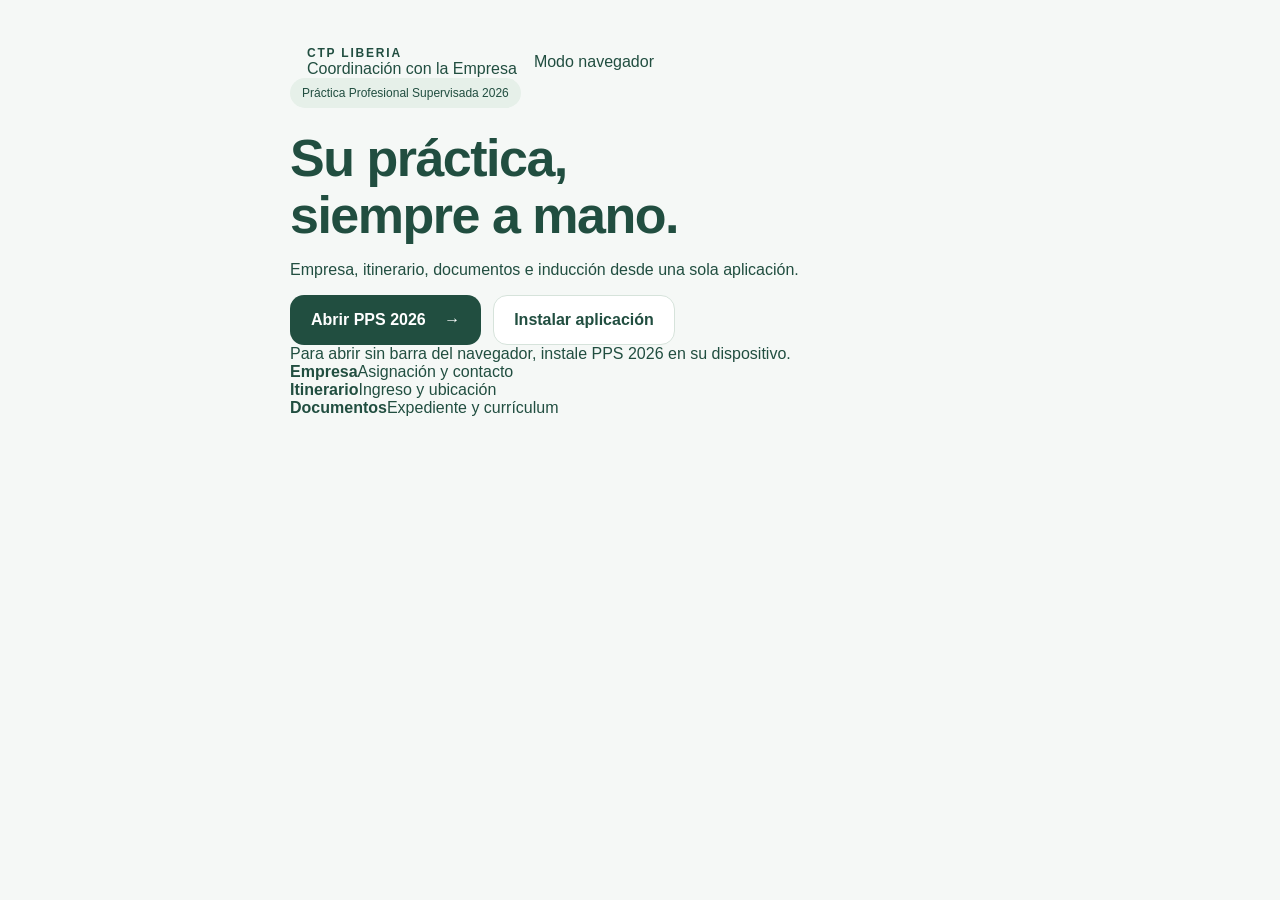
==== commit ce745e69: "Reconstruir interfaz PWA PPS 2026" ====
--- a/index.html
+++ b/index.html
@@ -2,183 +2,101 @@
 <html lang="es">
 <head>
   <meta charset="utf-8">
-
-  <meta name="viewport" content="width=device-width, initial-scale=1, viewport-fit=cover">
+  <meta name="viewport" content="width=device-width,initial-scale=1,viewport-fit=cover">
   <meta name="theme-color" content="#e6f0e9">
-  <meta name="description" content="Práctica Profesional Supervisada 2026 del Colegio Técnico Profesional de Liberia. Consulte su empresa, itinerario y documentos desde un solo lugar.">
-
-  <title>PPS 2026 · CTP Liberia</title>
-
-  <!-- URL canónica -->
-  <link rel="canonical" href="https://corvec-liberia.github.io/PPS2026/">
-
-  <!-- PWA -->
-  <link rel="manifest" href="./manifest.webmanifest">
+  <meta name="description" content="Aplicación PPS 2026 del Colegio Técnico Profesional de Liberia.">
   <meta name="mobile-web-app-capable" content="yes">
   <meta name="apple-mobile-web-app-capable" content="yes">
   <meta name="apple-mobile-web-app-status-bar-style" content="default">
-  <meta name="apple-mobile-web-app-title" content="PPS Liberia">
-
-  <!-- Iconos -->
+  <meta name="apple-mobile-web-app-title" content="PPS 2026">
+  <title>PPS 2026 · CTP Liberia</title>
+  <link rel="canonical" href="https://corvec-liberia.github.io/PPS2026/">
+  <link rel="manifest" href="./manifest.webmanifest?v=8">
   <link rel="icon" type="image/svg+xml" href="./icon.svg">
-  <link rel="apple-touch-icon" href="./icon.svg">
-
-  <!-- Vista previa al compartir en WhatsApp / Facebook -->
-  <meta property="og:type" content="website">
-  <meta property="og:locale" content="es_CR">
-  <meta property="og:site_name" content="PPS 2026 · CTP Liberia">
-  <meta property="og:title" content="PPS 2026 · CTP Liberia">
-  <meta property="og:description" content="Toda la información de su práctica profesional en un solo lugar. Abra e instale la aplicación en su teléfono.">
-  <meta property="og:url" content="https://corvec-liberia.github.io/PPS2026/">
-  <meta property="og:image" content="https://corvec-liberia.github.io/PPS2026/preview-app.png">
-  <meta property="og:image:secure_url" content="https://corvec-liberia.github.io/PPS2026/preview-app.png">
-  <meta property="og:image:type" content="image/png">
-  <meta property="og:image:width" content="1200">
-  <meta property="og:image:height" content="630">
-  <meta property="og:image:alt" content="PPS 2026 del Colegio Técnico Profesional de Liberia">
-
-  <!-- Vista previa adicional -->
-  <meta name="twitter:card" content="summary_large_image">
-  <meta name="twitter:title" content="PPS 2026 · CTP Liberia">
-  <meta name="twitter:description" content="Toda la información de su práctica profesional en un solo lugar. Abra e instale la aplicación en su teléfono.">
-  <meta name="twitter:image" content="https://corvec-liberia.github.io/PPS2026/preview-app.png">
-
-  <!-- Recursos de la aplicación -->
-  <link rel="stylesheet" href="./styles.css?v=20261003-1">
-  <script src="./app.js?v=20261003-1" defer></script>
+  <link rel="stylesheet" href="./styles.css?v=8">
+  <script src="./app.js?v=8" defer></script>
 </head>
-
 <body>
   <main id="welcome" class="welcome">
-    <header class="brand">
-      <img src="./icon.svg" width="78" height="66" alt="Escudo del CTP Liberia">
-      <div>
-        <span class="eyebrow">CTP LIBERIA</span>
-        <p>Coordinación con la Empresa</p>
+    <section class="welcome-card">
+      <header class="brand">
+        <div class="brand-icon"><img src="./icon.svg" alt="Escudo CTP Liberia"></div>
+        <div>
+          <div class="eyebrow">CTP LIBERIA</div>
+          <div class="brand-sub">Coordinación con la Empresa</div>
+        </div>
+        <span id="modeBadge" class="mode-badge">Modo navegador</span>
+      </header>
+
+      <div class="hero-copy">
+        <span class="pill">Práctica Profesional Supervisada 2026</span>
+        <h1>Su práctica,<br>siempre a mano.</h1>
+        <p>Empresa, itinerario, documentos e inducción desde una sola aplicación.</p>
       </div>
-    </header>
-
-    <section class="intro">
-      <span class="pill">Práctica Profesional Supervisada</span>
-
-      <h1>Su práctica,<br>siempre a mano.</h1>
-
-      <p class="lead">
-        Acceda a su empresa, itinerario y documentos desde un solo lugar.
-      </p>
 
       <div class="actions">
         <button id="openApp" class="primary" type="button">
-          Entrar a PPS 2026 <span aria-hidden="true">→</span>
+          Abrir PPS 2026 <span aria-hidden="true">→</span>
         </button>
-
-        <button id="install" class="secondary" type="button">
-          Instalar en mi dispositivo
-        </button>
+        <button id="install" class="secondary" type="button">Instalar aplicación</button>
       </div>
 
-      <p id="installStatus" class="small" role="status" aria-live="polite">
-        Agregue PPS 2026 a su pantalla de inicio para abrirla con un toque.
-      </p>
-    </section>
-
-    <section class="features" aria-label="Lo que puede consultar">
-      <div>
-        <span class="feature-icon" aria-hidden="true">⌂</span>
-        <h2>Su empresa</h2>
-        <p>Asignación y contacto.</p>
+      <div id="installStatus" class="install-status" role="status" aria-live="polite">
+        Para abrir sin barra del navegador, instale PPS 2026 en su dispositivo.
       </div>
 
-      <div>
-        <span class="feature-icon" aria-hidden="true">↗</span>
-        <h2>Su itinerario</h2>
-        <p>Indicaciones de ingreso.</p>
-      </div>
-
-      <div>
-        <span class="feature-icon" aria-hidden="true">▤</span>
-        <h2>Sus documentos</h2>
-        <p>Expediente y currículum.</p>
+      <div class="feature-row" aria-label="Funciones principales">
+        <div><strong>Empresa</strong><span>Asignación y contacto</span></div>
+        <div><strong>Itinerario</strong><span>Ingreso y ubicación</span></div>
+        <div><strong>Documentos</strong><span>Expediente y currículum</span></div>
       </div>
     </section>
-
-    <aside class="reminder">
-      <span aria-hidden="true">✓</span>
-      <p>
-        Complete el video y las cinco preguntas de inducción antes del domingo
-        4 de octubre de 2026, en la tarde-noche.
-      </p>
-    </aside>
-
-    <footer>
-      PPS 2026 · CTP Liberia<br>
-      <span>Conexión a Internet requerida para consultar y guardar sus datos.</span>
-    </footer>
   </main>
 
   <section id="portal" class="portal" aria-label="Aplicación PPS 2026" hidden>
-    <header class="portal-bar">
-      <button id="backHome" class="home-button" type="button"
-              aria-label="Volver a la pantalla de instalación">←</button>
-
-      <img src="./icon.svg" width="30" height="26" alt="Escudo CTP Liberia">
-      <strong>PPS 2026</strong>
-
-      <a
-        id="directLink"
-        href="https://script.google.com/macros/s/AKfycbwQ9x6TxoBpIgh1u15-5anOOsLEGmP2mypSJp3SU8qNYkFaG5KsOE639YhoZzcRNWz_XA/exec"
-        target="_blank"
-        rel="noopener noreferrer">
-        Abrir aparte ↗
-      </a>
+    <header class="app-bar">
+      <button id="backHome" class="icon-button" type="button" aria-label="Volver">‹</button>
+      <img src="./icon.svg" alt="" width="34" height="34">
+      <div class="app-title"><strong>PPS 2026</strong><span>CTP Liberia</span></div>
+      <span id="connectionDot" class="connection-dot" title="Conexión"></span>
     </header>
 
-    <div id="frameLoading" class="loading" role="status">
-      <span class="spinner" aria-hidden="true"></span>
-      Abriendo PPS 2026…
+    <div id="frameLoading" class="loading-overlay" role="status" aria-live="polite">
+      <div class="loading-card">
+        <img src="./icon.svg" class="loading-logo" alt="Escudo CTP Liberia">
+        <div class="spinner" aria-hidden="true"></div>
+        <h2 id="loadingTitle">Abriendo PPS 2026</h2>
+        <p id="loadingDetail">Preparando la conexión segura con el portal institucional.</p>
+        <div class="progress-track"><div id="appProgressBar" class="progress-bar"></div></div>
+        <div class="progress-meta">
+          <span id="appProgressStep">Iniciando aplicación…</span>
+          <strong id="appProgressPct">8%</strong>
+        </div>
+        <p class="loading-note">La primera apertura puede tardar unos segundos mientras Google prepara la sesión.</p>
+        <a id="directLink" class="fallback-link" href="https://script.google.com/macros/s/AKfycbwQ9x6TxoBpIgh1u15-5anOOsLEGmP2mypSJp3SU8qNYkFaG5KsOE639YhoZzcRNWz_XA/exec" target="_blank" rel="noopener noreferrer" hidden>
+          Abrir directamente en el navegador
+        </a>
+      </div>
     </div>
 
-    <iframe
-      id="appFrame"
-      title="Portal de Práctica Profesional PPS 2026"
-      referrerpolicy="strict-origin-when-cross-origin">
-    </iframe>
-
-    <div id="frameHelp" class="frame-help" hidden>
-      Si el portal no aparece, use «Abrir aparte» en la barra superior.
-    </div>
+    <iframe id="appFrame" title="Portal PPS 2026" referrerpolicy="strict-origin-when-cross-origin" allow="clipboard-read; clipboard-write"></iframe>
   </section>
 
   <div id="offline" class="offline" role="status" aria-live="polite" hidden>
-    Sin conexión. Reconéctese para consultar o guardar sus datos.
+    <strong>Sin conexión</strong>
+    <span>Reconéctese para consultar o guardar información.</span>
     <button id="retry" type="button">Reintentar</button>
   </div>
 
   <dialog id="installHelp" aria-labelledby="helpTitle">
-    <button id="closeHelp" class="close" type="button"
-            aria-label="Cerrar instrucciones">×</button>
-
-    <img src="./icon.svg" width="62" height="52" alt="Escudo CTP Liberia">
-
-    <h2 id="helpTitle">PPS en su pantalla de inicio</h2>
-
+    <button id="closeHelp" class="close" type="button" aria-label="Cerrar">×</button>
+    <img src="./icon.svg" width="64" height="64" alt="Escudo CTP Liberia">
+    <h2 id="helpTitle">Instalar PPS 2026</h2>
     <p id="helpText"></p>
-
-    <p class="small">
-      Si aún no aparece la opción de instalación, abra este enlace directamente
-      en Chrome o Safari.
-    </p>
-
-    <button id="doneHelp" class="primary" type="button">Entendido</button>
+    <p class="help-note">Una PWA instalada se abre en modo aplicación, sin la barra normal del navegador.</p>
+    <button id="doneHelp" class="primary dialog-button" type="button">Entendido</button>
   </dialog>
 
-  <noscript>
-    <p>
-      Para usar PPS 2026, active JavaScript o
-      <a href="https://script.google.com/macros/s/AKfycbwQ9x6TxoBpIgh1u15-5anOOsLEGmP2mypSJp3SU8qNYkFaG5KsOE639YhoZzcRNWz_XA/exec">
-        abra el portal directamente
-      </a>.
-    </p>
-  </noscript>
+  <noscript><p>Active JavaScript para utilizar PPS 2026.</p></noscript>
 </body>
-</html>
+</html>
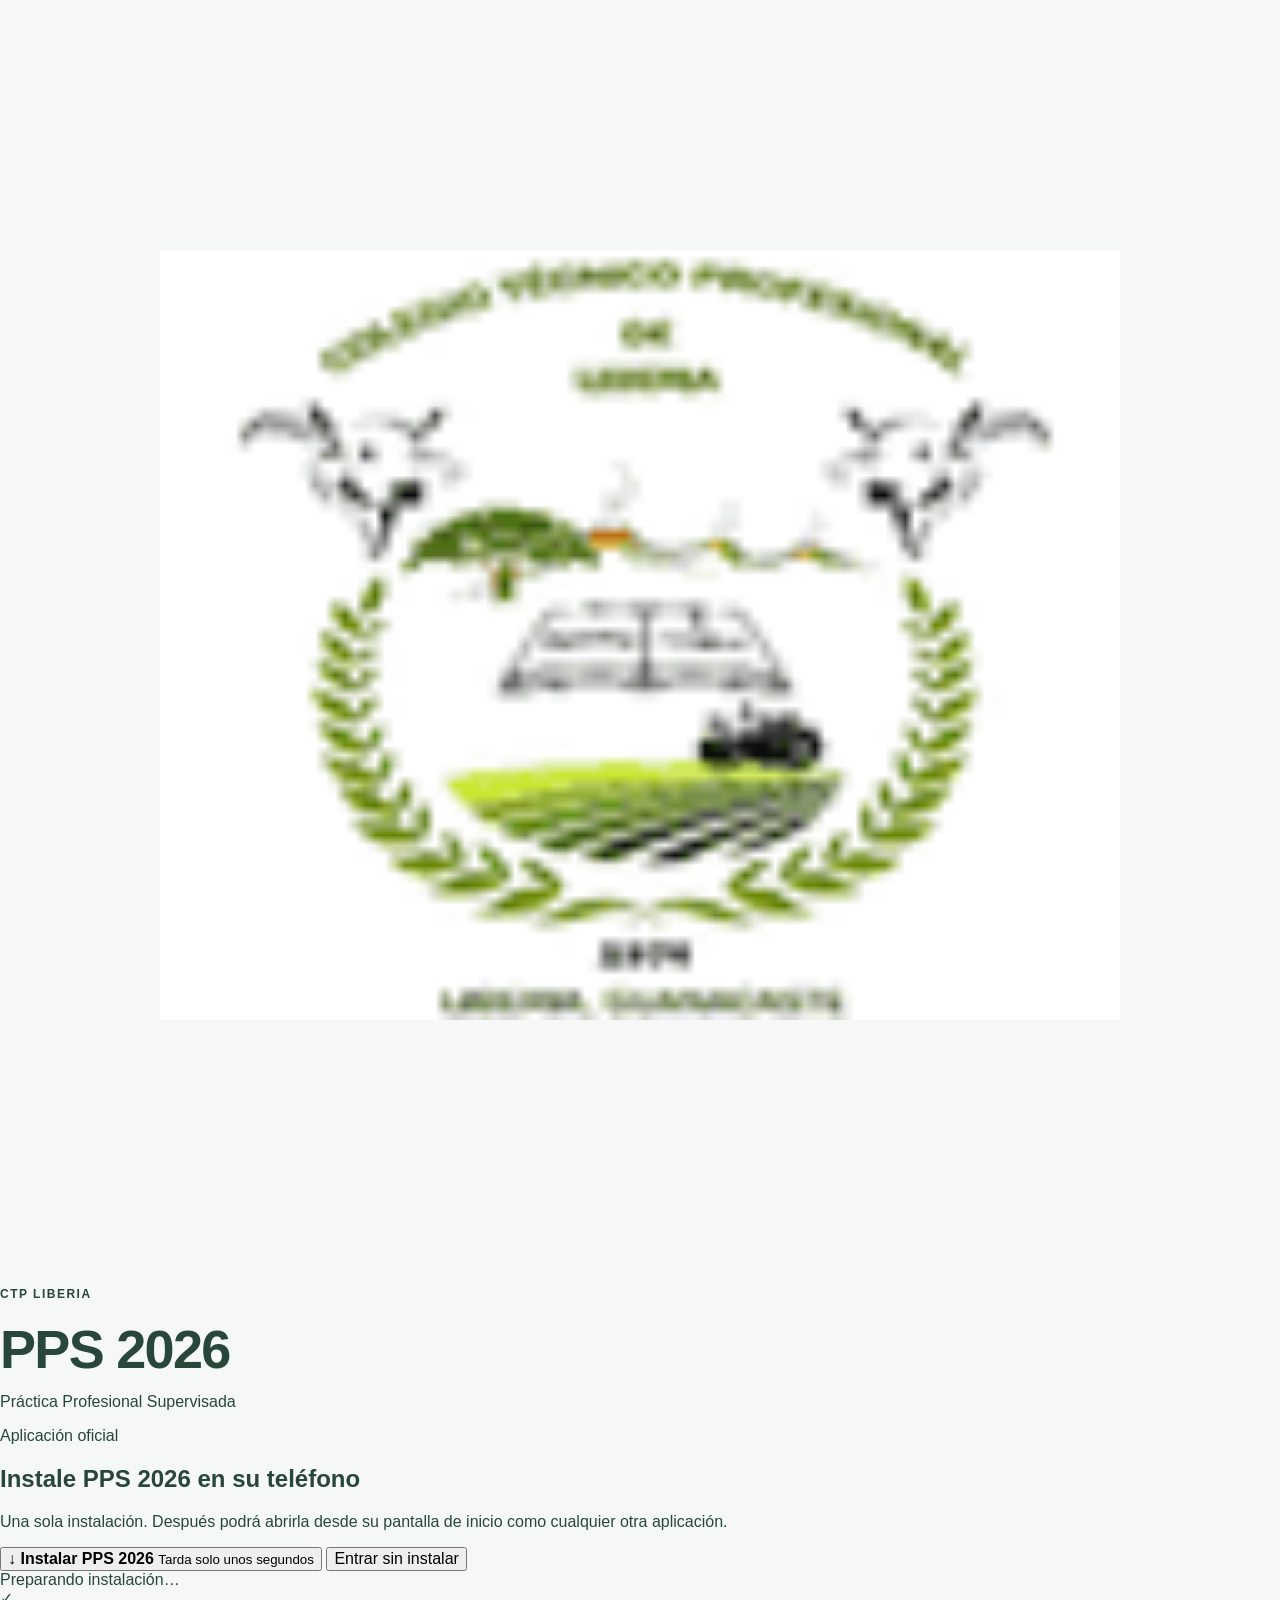
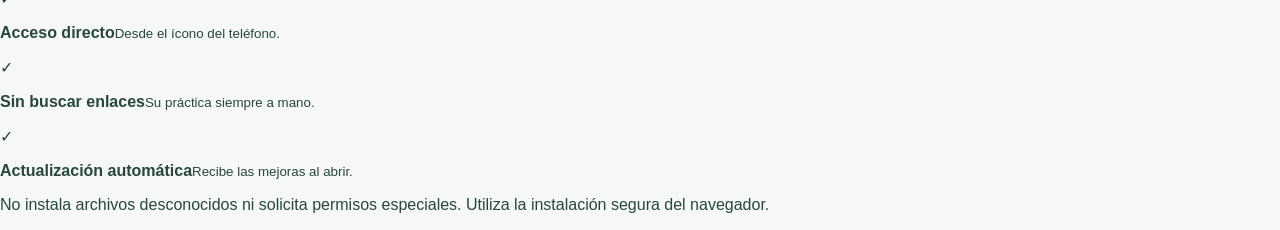
==== commit 4a8b2adc: "Crear instalador guiado de un toque para PPS 2026" ====
--- a/index.html
+++ b/index.html
@@ -4,58 +4,65 @@
   <meta charset="utf-8">
   <meta name="viewport" content="width=device-width,initial-scale=1,viewport-fit=cover">
   <meta name="theme-color" content="#e6f0e9">
-  <meta name="description" content="Aplicación PPS 2026 del Colegio Técnico Profesional de Liberia.">
+  <meta name="description" content="Instale PPS 2026 del CTP Liberia y consulte su práctica profesional desde una sola aplicación.">
   <meta name="mobile-web-app-capable" content="yes">
   <meta name="apple-mobile-web-app-capable" content="yes">
   <meta name="apple-mobile-web-app-status-bar-style" content="default">
   <meta name="apple-mobile-web-app-title" content="PPS 2026">
   <title>PPS 2026 · CTP Liberia</title>
   <link rel="canonical" href="https://corvec-liberia.github.io/PPS2026/">
-  <link rel="manifest" href="./manifest.webmanifest?v=8">
+  <link rel="manifest" href="./manifest.webmanifest?v=9">
   <link rel="icon" type="image/svg+xml" href="./icon.svg">
-  <link rel="stylesheet" href="./styles.css?v=8">
-  <script src="./app.js?v=8" defer></script>
+  <link rel="stylesheet" href="./styles.css?v=9">
+  <script src="./app.js?v=9" defer></script>
 </head>
 <body>
-  <main id="welcome" class="welcome">
-    <section class="welcome-card">
-      <header class="brand">
-        <div class="brand-icon"><img src="./icon.svg" alt="Escudo CTP Liberia"></div>
+  <main id="installer" class="installer">
+    <section class="installer-card" aria-labelledby="installerTitle">
+      <div class="app-identity">
+        <div class="app-icon-shell"><img src="./icon.svg" alt="Escudo CTP Liberia"></div>
         <div>
-          <div class="eyebrow">CTP LIBERIA</div>
-          <div class="brand-sub">Coordinación con la Empresa</div>
+          <span class="eyebrow">CTP LIBERIA</span>
+          <h1 id="installerTitle">PPS 2026</h1>
+          <p>Práctica Profesional Supervisada</p>
         </div>
-        <span id="modeBadge" class="mode-badge">Modo navegador</span>
-      </header>
-
-      <div class="hero-copy">
-        <span class="pill">Práctica Profesional Supervisada 2026</span>
-        <h1>Su práctica,<br>siempre a mano.</h1>
-        <p>Empresa, itinerario, documentos e inducción desde una sola aplicación.</p>
       </div>
 
-      <div class="actions">
-        <button id="openApp" class="primary" type="button">
-          Abrir PPS 2026 <span aria-hidden="true">→</span>
-        </button>
-        <button id="install" class="secondary" type="button">Instalar aplicación</button>
+      <div class="installer-copy">
+        <span id="installBadge" class="badge">Aplicación oficial</span>
+        <h2 id="installHeading">Instale PPS 2026 en su teléfono</h2>
+        <p id="installLead">Una sola instalación. Después podrá abrirla desde su pantalla de inicio como cualquier otra aplicación.</p>
       </div>
 
-      <div id="installStatus" class="install-status" role="status" aria-live="polite">
-        Para abrir sin barra del navegador, instale PPS 2026 en su dispositivo.
+      <button id="installPrimary" class="install-primary" type="button">
+        <span id="installPrimaryIcon" class="install-icon">↓</span>
+        <span>
+          <strong id="installPrimaryTitle">Instalar PPS 2026</strong>
+          <small id="installPrimarySub">Tarda solo unos segundos</small>
+        </span>
+      </button>
+
+      <button id="browserFallback" class="browser-fallback" type="button">
+        Entrar sin instalar
+      </button>
+
+      <div id="installFeedback" class="install-feedback" role="status" aria-live="polite">
+        <span id="feedbackDot" class="feedback-dot"></span>
+        <span id="feedbackText">Preparando instalación…</span>
       </div>
 
-      <div class="feature-row" aria-label="Funciones principales">
-        <div><strong>Empresa</strong><span>Asignación y contacto</span></div>
-        <div><strong>Itinerario</strong><span>Ingreso y ubicación</span></div>
-        <div><strong>Documentos</strong><span>Expediente y currículum</span></div>
+      <div class="benefits">
+        <div><span>✓</span><p><strong>Acceso directo</strong><small>Desde el ícono del teléfono.</small></p></div>
+        <div><span>✓</span><p><strong>Sin buscar enlaces</strong><small>Su práctica siempre a mano.</small></p></div>
+        <div><span>✓</span><p><strong>Actualización automática</strong><small>Recibe las mejoras al abrir.</small></p></div>
       </div>
+
+      <p class="privacy-note">No instala archivos desconocidos ni solicita permisos especiales. Utiliza la instalación segura del navegador.</p>
     </section>
   </main>
 
   <section id="portal" class="portal" aria-label="Aplicación PPS 2026" hidden>
     <header class="app-bar">
-      <button id="backHome" class="icon-button" type="button" aria-label="Volver">‹</button>
       <img src="./icon.svg" alt="" width="34" height="34">
       <div class="app-title"><strong>PPS 2026</strong><span>CTP Liberia</span></div>
       <span id="connectionDot" class="connection-dot" title="Conexión"></span>
@@ -73,9 +80,7 @@
           <strong id="appProgressPct">8%</strong>
         </div>
         <p class="loading-note">La primera apertura puede tardar unos segundos mientras Google prepara la sesión.</p>
-        <a id="directLink" class="fallback-link" href="https://script.google.com/macros/s/AKfycbwQ9x6TxoBpIgh1u15-5anOOsLEGmP2mypSJp3SU8qNYkFaG5KsOE639YhoZzcRNWz_XA/exec" target="_blank" rel="noopener noreferrer" hidden>
-          Abrir directamente en el navegador
-        </a>
+        <a id="directLink" class="fallback-link" href="https://script.google.com/macros/s/AKfycbwQ9x6TxoBpIgh1u15-5anOOsLEGmP2mypSJp3SU8qNYkFaG5KsOE639YhoZzcRNWz_XA/exec" target="_blank" rel="noopener noreferrer" hidden>Abrir directamente en el navegador</a>
       </div>
     </div>
 
@@ -83,20 +88,17 @@
   </section>
 
   <div id="offline" class="offline" role="status" aria-live="polite" hidden>
-    <strong>Sin conexión</strong>
-    <span>Reconéctese para consultar o guardar información.</span>
+    <strong>Sin conexión</strong><span>Reconéctese para continuar.</span>
     <button id="retry" type="button">Reintentar</button>
   </div>
 
-  <dialog id="installHelp" aria-labelledby="helpTitle">
-    <button id="closeHelp" class="close" type="button" aria-label="Cerrar">×</button>
+  <dialog id="manualHelp" aria-labelledby="manualTitle">
+    <button id="manualClose" class="dialog-close" type="button" aria-label="Cerrar">×</button>
     <img src="./icon.svg" width="64" height="64" alt="Escudo CTP Liberia">
-    <h2 id="helpTitle">Instalar PPS 2026</h2>
-    <p id="helpText"></p>
-    <p class="help-note">Una PWA instalada se abre en modo aplicación, sin la barra normal del navegador.</p>
-    <button id="doneHelp" class="primary dialog-button" type="button">Entendido</button>
+    <h2 id="manualTitle">Instalar PPS 2026</h2>
+    <p id="manualText"></p>
+    <button id="manualAction" class="install-primary compact" type="button" hidden>Abrir en Chrome</button>
+    <button id="manualDone" class="browser-fallback" type="button">Entendido</button>
   </dialog>
-
-  <noscript><p>Active JavaScript para utilizar PPS 2026.</p></noscript>
 </body>
 </html>
--- a/styles.css
+++ b/styles.css
@@ -1,3 +1,74 @@
-:root{font-family:Arial,sans-serif;color:#214e40;background:#f5f8f6;font-synthesis:none;--sage:#e6f0e9;--ink:#214e40;--muted:#607469}
-*{box-sizing:border-box}body{margin:0}button,a{-webkit-tap-highlight-color:transparent}button{font:inherit;cursor:pointer}button:disabled{cursor:default;opacity:.65}button:focus-visible,a:focus-visible{outline:3px solid #8aab97;outline-offset:4px}[hidden]{display:none!important}
-.welcome{max-width:760px;margin:auto;padding:46px 30px 28px}.brand{display:flex;align-items:center;gap:17px}.brand img{object-fit:contain}.eyebrow{font-size:12px;font-weight:700;letter-spacing:1.8px}.brand p{font-size:13px;margin:6px 0;color:var(--muted)}.intro{padding:42px 0 26px}.pill{background:var(--sage);border-radius:30px;font-size:12px;padding:8px 12px;display:inline-block}h1{font-size:clamp(35px,7vw,52px);line-height:1.09;letter-spacing:-1.5px;margin:22px 0 18px;max-width:580px}.lead{font-size:17px;line-height:1.65;max-width:480px;color:var(--muted);margin-bottom:27px}.actions{display:flex;flex-wrap:wrap;gap:12px}.primary,.secondary{min-height:50px;padding:14px 20px;border-radius:14px;font-weight:700;border:1px solid transparent}.primary{background:var(--ink);color:white}.primary span{margin-left:14px}.secondary{background:white;border-color:#d6e3db;color:var(--ink)}.small{font-size:12px;line-height:1.6;color:var(--muted)}.features{display:grid;grid-template-columns:repeat(3,1fr);gap:12px;margin:8px 0 22px}.features>div{background:var(--sage);border-radius:18px;padding:21px 16px}.features>div:nth-child(2){background:#eaf1f4}.features>div:nth-child(3){background:#f0edf5}.feature-icon{font-size:24px}.features h2{font-size:15px;margin:18px 0 7px}.features p{font-size:13px;line-height:1.5;margin:0;color:var(--muted)}.reminder{display:flex;gap:12px;background:white;border:1px solid #e1e9e4;padding:16px;border-radius:16px}.reminder>span{font-size:22px}.reminder p{font-size:13px;line-height:1.7;margin:0}footer{font-size:12px;line-height:1.8;color:var(--muted);padding-top:26px}footer span{font-size:11px}.portal{height:100vh;height:100dvh;display:flex;flex-direction:column;background:#f5f8f6}.portal-bar{display:flex;align-items:center;gap:10px;min-height:52px;flex:none;padding:calc(8px + env(safe-area-inset-top)) max(12px,env(safe-area-inset-right)) 8px max(12px,env(safe-area-inset-left));background:var(--sage);border-bottom:1px solid #dce6df}.portal-bar strong{font-size:13px}.home-button{border:0;border-radius:9px;background:white;color:var(--ink);min-width:36px;min-height:36px;font-size:20px}.portal-bar a{color:var(--ink);font-size:11px;margin-left:auto;padding:10px 3px}.portal iframe{width:100%;flex:1;min-height:0;border:0;padding-bottom:env(safe-area-inset-bottom)}.loading{position:absolute;top:100px;left:0;right:0;margin:auto;max-width:290px;display:flex;align-items:center;justify-content:center;gap:12px;padding:20px;background:white;border-radius:15px;box-shadow:0 8px 30px #214e4012;pointer-events:none;font-size:14px}.spinner{width:20px;height:20px;border:2px solid #d9e6dd;border-top-color:var(--ink);border-radius:50%;animation:spin .9s linear infinite}.frame-help{position:absolute;top:140px;left:16px;right:16px;max-width:380px;margin:auto;border:1px solid #dce6df;background:white;padding:18px;border-radius:14px;font-size:13px;line-height:1.7}.offline{position:fixed;bottom:calc(10px + env(safe-area-inset-bottom));left:10px;right:10px;max-width:560px;margin:auto;background:#fff2da;color:#654e2d;padding:14px;border:1px solid #e8d4b6;border-radius:12px;z-index:5;font-size:13px;line-height:1.6}.offline button{border:0;background:transparent;color:inherit;text-decoration:underline;min-height:36px;font-weight:700}dialog{border:1px solid #dce6df;border-radius:22px;max-width:420px;width:calc(100% - 32px);padding:28px;color:var(--ink);box-shadow:0 20px 80px #214e4026}dialog::backdrop{background:#16382e66}dialog p{font-size:15px;line-height:1.7}dialog h2{font-size:22px}dialog .primary{width:100%;margin-top:10px}.close{position:absolute;right:14px;top:10px;border:0;background:transparent;color:var(--ink);font-size:28px;width:40px;height:40px}@keyframes spin{to{transform:rotate(360deg)}}@media(max-width:520px){.welcome{padding:28px 20px}.intro{padding-top:32px}.actions{flex-direction:column}.actions button{width:100%}.features{gap:8px}.features>div{padding:17px 11px}.features h2{font-size:13px}.features p{font-size:12px}.portal-bar{gap:7px}}@media(prefers-reduced-motion:reduce){.spinner{animation:none}}@media(display-mode:standalone){.portal-bar a{font-size:12px}}
+:root{
+  font-family:Arial,sans-serif;
+  color:#29463a;
+  background:#f5f8f6;
+  --bg:#f5f8f6;--panel:#fff;--sage:#e7f1ea;--sage2:#dcebe1;--ink:#29463a;
+  --muted:#667b70;--border:#dbe7df;--lav:#eee8f6;--shadow:0 18px 50px rgba(48,86,66,.13);
+}
+*{box-sizing:border-box}
+html,body{margin:0;min-height:100%;background:var(--bg);color:var(--ink);overscroll-behavior:none}
+body{-webkit-text-size-adjust:100%}
+button,a{-webkit-tap-highlight-color:transparent}
+button{font:inherit;cursor:pointer}
+button:focus-visible,a:focus-visible{outline:3px solid #8eb49d;outline-offset:3px}
+[hidden]{display:none!important}
+.welcome{min-height:100dvh;display:grid;place-items:center;padding:max(20px,env(safe-area-inset-top)) 18px max(20px,env(safe-area-inset-bottom))}
+.welcome-card{width:min(720px,100%);background:rgba(255,255,255,.88);border:1px solid var(--border);border-radius:30px;padding:28px;box-shadow:var(--shadow);backdrop-filter:blur(12px)}
+.brand{display:flex;align-items:center;gap:14px}
+.brand-icon{width:70px;height:70px;border-radius:22px;background:#fff;display:grid;place-items:center;border:1px solid var(--border);box-shadow:0 8px 24px rgba(48,86,66,.08)}
+.brand-icon img{width:58px;height:58px;object-fit:contain}
+.eyebrow{font-size:12px;font-weight:800;letter-spacing:1.5px}
+.brand-sub{font-size:13px;color:var(--muted);margin-top:4px}
+.mode-badge{margin-left:auto;border-radius:999px;padding:7px 10px;background:#fff4d8;color:#705b1f;font-size:11px;font-weight:800;border:1px solid #ead99d}
+.mode-badge.installed{background:#eaf7ef;color:#326347;border-color:#c8e3d1}
+.hero-copy{padding:34px 0 22px}
+.pill{display:inline-block;border-radius:999px;background:var(--sage);padding:7px 11px;font-size:12px;font-weight:700}
+h1{font-size:clamp(36px,8vw,54px);line-height:1.04;letter-spacing:-1.7px;margin:19px 0 14px}
+.hero-copy p{font-size:17px;line-height:1.6;color:var(--muted);max-width:530px;margin:0}
+.actions{display:flex;gap:10px;flex-wrap:wrap}
+.primary,.secondary{border-radius:15px;min-height:52px;padding:14px 19px;font-weight:800;border:1px solid transparent}
+.primary{background:var(--ink);color:#fff}
+.secondary{background:#fff;color:var(--ink);border-color:var(--border)}
+.install-status{margin-top:14px;padding:12px 14px;border-radius:14px;background:#f8fbf9;border:1px solid var(--border);font-size:13px;line-height:1.5;color:var(--muted)}
+.feature-row{display:grid;grid-template-columns:repeat(3,1fr);gap:10px;margin-top:20px}
+.feature-row div{padding:15px;border-radius:17px;background:var(--sage)}
+.feature-row div:nth-child(2){background:#eaf1f4}.feature-row div:nth-child(3){background:var(--lav)}
+.feature-row strong,.feature-row span{display:block}.feature-row strong{font-size:14px}.feature-row span{font-size:12px;color:var(--muted);margin-top:5px}
+.portal{position:fixed;inset:0;display:flex;flex-direction:column;background:var(--bg);height:100dvh}
+.app-bar{height:58px;min-height:58px;padding:calc(7px + env(safe-area-inset-top)) max(12px,env(safe-area-inset-right)) 7px max(12px,env(safe-area-inset-left));display:flex;align-items:center;gap:9px;background:rgba(231,241,234,.96);border-bottom:1px solid var(--border);z-index:3}
+.icon-button{width:38px;height:38px;border:0;border-radius:12px;background:#fff;color:var(--ink);font-size:28px;line-height:1;display:grid;place-items:center}
+.app-title{display:flex;flex-direction:column;line-height:1.15}.app-title strong{font-size:14px}.app-title span{font-size:11px;color:var(--muted);margin-top:3px}
+.connection-dot{margin-left:auto;width:10px;height:10px;border-radius:50%;background:#79b58d;box-shadow:0 0 0 4px rgba(121,181,141,.13)}
+.connection-dot.offline{background:#d19191;box-shadow:0 0 0 4px rgba(209,145,145,.13)}
+.portal iframe{width:100%;flex:1;min-height:0;border:0;background:#fff;padding-bottom:env(safe-area-inset-bottom)}
+.loading-overlay{position:absolute;inset:58px 0 0;z-index:4;display:grid;place-items:center;padding:20px;background:linear-gradient(180deg,#f5f8f6 0%,#edf5f0 100%);transition:opacity .25s ease}
+.loading-overlay.ready{opacity:0;pointer-events:none}
+.loading-card{width:min(390px,92vw);background:#fff;border:1px solid var(--border);border-radius:24px;padding:26px;text-align:center;box-shadow:var(--shadow)}
+.loading-logo{width:76px;height:76px;object-fit:contain;margin-bottom:12px}
+.spinner{width:28px;height:28px;margin:0 auto 14px;border:3px solid #dbe7df;border-top-color:#5f9074;border-radius:50%;animation:spin .8s linear infinite}
+.loading-card h2{font-size:20px;margin:0 0 8px}.loading-card p{margin:0;color:var(--muted);font-size:13px;line-height:1.5}
+.progress-track{height:10px;background:#edf3ef;border:1px solid var(--border);border-radius:999px;overflow:hidden;margin:20px 0 7px}
+.progress-bar{height:100%;width:8%;background:linear-gradient(90deg,#86b99a,#bfd9c8,#dbcfe9);border-radius:999px;transition:width .45s ease}
+.progress-meta{display:flex;justify-content:space-between;gap:10px;font-size:12px;color:var(--muted)}.progress-meta strong{color:var(--ink)}
+.loading-note{margin-top:14px!important;font-size:11.5px!important}
+.fallback-link{display:inline-block;margin-top:15px;color:#3c6751;font-size:12px;font-weight:700}
+.offline{position:fixed;left:12px;right:12px;bottom:calc(12px + env(safe-area-inset-bottom));z-index:20;max-width:520px;margin:auto;background:#fff3dc;border:1px solid #ead5aa;border-radius:16px;padding:13px 14px;box-shadow:var(--shadow);font-size:13px}
+.offline strong,.offline span{display:block}.offline span{margin-top:3px;color:#735d35}.offline button{margin-top:8px;border:0;background:transparent;text-decoration:underline;font-weight:800;color:inherit;padding:0}
+dialog{border:1px solid var(--border);border-radius:24px;max-width:420px;width:calc(100% - 30px);padding:27px;color:var(--ink);box-shadow:0 24px 80px rgba(22,56,46,.2)}
+dialog::backdrop{background:rgba(22,56,46,.42)}
+dialog h2{font-size:22px;margin-bottom:10px}dialog p{font-size:14px;line-height:1.55;color:var(--muted)}.help-note{font-size:12px!important}
+.close{position:absolute;right:12px;top:10px;width:40px;height:40px;border:0;background:transparent;font-size:28px;color:var(--ink)}
+.dialog-button{width:100%;margin-top:8px}
+@keyframes spin{to{transform:rotate(360deg)}}
+@media(max-width:560px){
+  .welcome{padding:12px}.welcome-card{padding:20px 16px;border-radius:22px;box-shadow:none}
+  .brand-icon{width:58px;height:58px;border-radius:17px}.brand-icon img{width:48px;height:48px}
+  .mode-badge{font-size:10px;padding:6px 8px}.hero-copy{padding:28px 0 19px}.hero-copy p{font-size:15px}
+  .actions{flex-direction:column}.actions button{width:100%}.feature-row{grid-template-columns:1fr}.feature-row div{padding:13px}
+  .app-bar{height:56px;min-height:56px}.loading-overlay{inset:56px 0 0}.loading-card{padding:22px 18px}
+}
+@media(display-mode:standalone){
+  .app-bar{padding-top:calc(7px + env(safe-area-inset-top))}
+  .welcome{display:none}
+}
+@media(prefers-reduced-motion:reduce){.spinner{animation:none}.progress-bar,.loading-overlay{transition:none}}
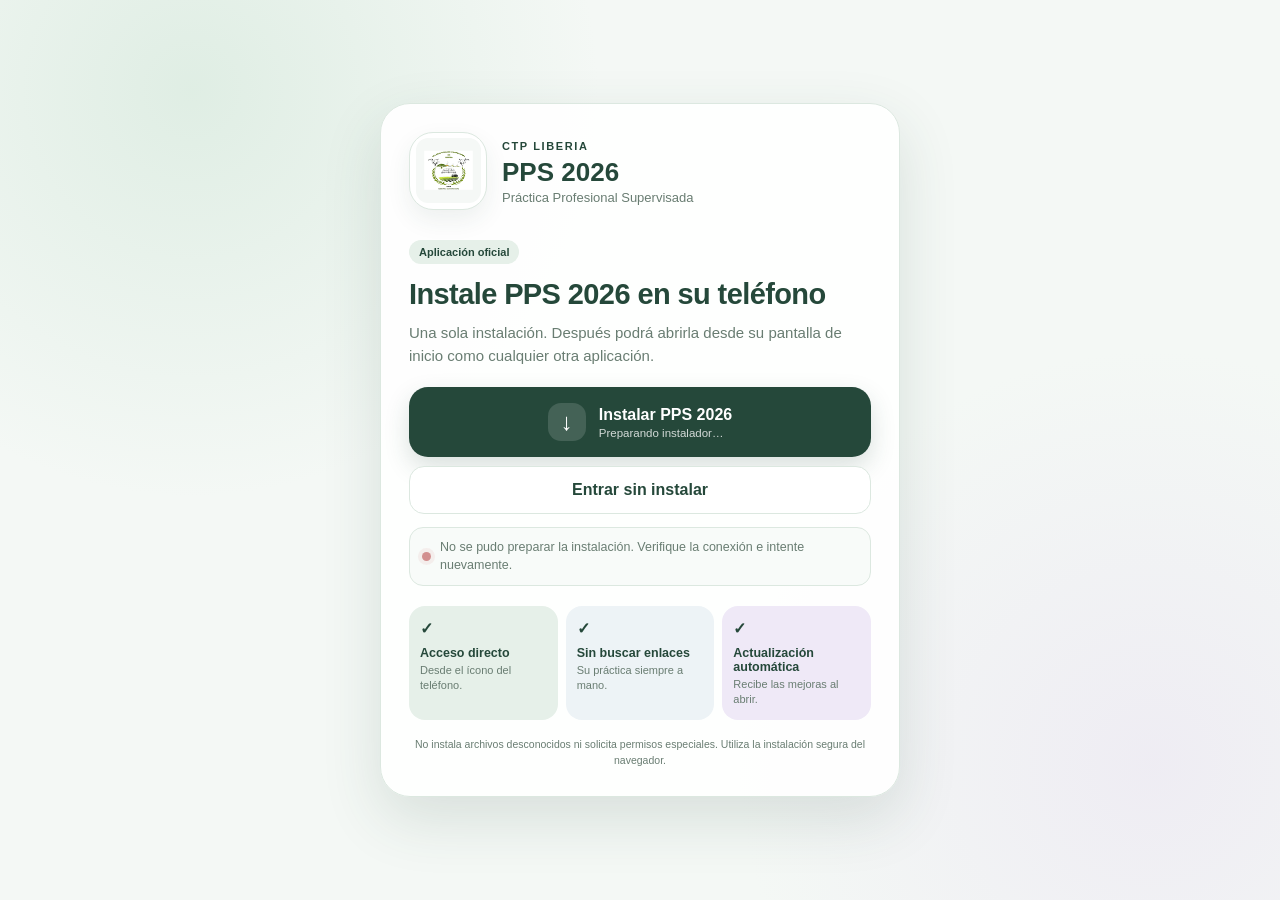
==== commit 4f2442d2: "Actualizar versión de recursos PWA" ====
--- a/index.html
+++ b/index.html
@@ -11,10 +11,10 @@
   <meta name="apple-mobile-web-app-title" content="PPS 2026">
   <title>PPS 2026 · CTP Liberia</title>
   <link rel="canonical" href="https://corvec-liberia.github.io/PPS2026/">
-  <link rel="manifest" href="./manifest.webmanifest?v=9">
+  <link rel="manifest" href="./manifest.webmanifest?v=10">
   <link rel="icon" type="image/svg+xml" href="./icon.svg">
-  <link rel="stylesheet" href="./styles.css?v=9">
-  <script src="./app.js?v=9" defer></script>
+  <link rel="stylesheet" href="./styles.css?v=10">
+  <script src="./app.js?v=10" defer></script>
 </head>
 <body>
   <main id="installer" class="installer">
--- a/styles.css
+++ b/styles.css
@@ -1,74 +1,18 @@
-:root{
-  font-family:Arial,sans-serif;
-  color:#29463a;
-  background:#f5f8f6;
-  --bg:#f5f8f6;--panel:#fff;--sage:#e7f1ea;--sage2:#dcebe1;--ink:#29463a;
-  --muted:#667b70;--border:#dbe7df;--lav:#eee8f6;--shadow:0 18px 50px rgba(48,86,66,.13);
-}
-*{box-sizing:border-box}
-html,body{margin:0;min-height:100%;background:var(--bg);color:var(--ink);overscroll-behavior:none}
-body{-webkit-text-size-adjust:100%}
-button,a{-webkit-tap-highlight-color:transparent}
-button{font:inherit;cursor:pointer}
-button:focus-visible,a:focus-visible{outline:3px solid #8eb49d;outline-offset:3px}
-[hidden]{display:none!important}
-.welcome{min-height:100dvh;display:grid;place-items:center;padding:max(20px,env(safe-area-inset-top)) 18px max(20px,env(safe-area-inset-bottom))}
-.welcome-card{width:min(720px,100%);background:rgba(255,255,255,.88);border:1px solid var(--border);border-radius:30px;padding:28px;box-shadow:var(--shadow);backdrop-filter:blur(12px)}
-.brand{display:flex;align-items:center;gap:14px}
-.brand-icon{width:70px;height:70px;border-radius:22px;background:#fff;display:grid;place-items:center;border:1px solid var(--border);box-shadow:0 8px 24px rgba(48,86,66,.08)}
-.brand-icon img{width:58px;height:58px;object-fit:contain}
-.eyebrow{font-size:12px;font-weight:800;letter-spacing:1.5px}
-.brand-sub{font-size:13px;color:var(--muted);margin-top:4px}
-.mode-badge{margin-left:auto;border-radius:999px;padding:7px 10px;background:#fff4d8;color:#705b1f;font-size:11px;font-weight:800;border:1px solid #ead99d}
-.mode-badge.installed{background:#eaf7ef;color:#326347;border-color:#c8e3d1}
-.hero-copy{padding:34px 0 22px}
-.pill{display:inline-block;border-radius:999px;background:var(--sage);padding:7px 11px;font-size:12px;font-weight:700}
-h1{font-size:clamp(36px,8vw,54px);line-height:1.04;letter-spacing:-1.7px;margin:19px 0 14px}
-.hero-copy p{font-size:17px;line-height:1.6;color:var(--muted);max-width:530px;margin:0}
-.actions{display:flex;gap:10px;flex-wrap:wrap}
-.primary,.secondary{border-radius:15px;min-height:52px;padding:14px 19px;font-weight:800;border:1px solid transparent}
-.primary{background:var(--ink);color:#fff}
-.secondary{background:#fff;color:var(--ink);border-color:var(--border)}
-.install-status{margin-top:14px;padding:12px 14px;border-radius:14px;background:#f8fbf9;border:1px solid var(--border);font-size:13px;line-height:1.5;color:var(--muted)}
-.feature-row{display:grid;grid-template-columns:repeat(3,1fr);gap:10px;margin-top:20px}
-.feature-row div{padding:15px;border-radius:17px;background:var(--sage)}
-.feature-row div:nth-child(2){background:#eaf1f4}.feature-row div:nth-child(3){background:var(--lav)}
-.feature-row strong,.feature-row span{display:block}.feature-row strong{font-size:14px}.feature-row span{font-size:12px;color:var(--muted);margin-top:5px}
-.portal{position:fixed;inset:0;display:flex;flex-direction:column;background:var(--bg);height:100dvh}
-.app-bar{height:58px;min-height:58px;padding:calc(7px + env(safe-area-inset-top)) max(12px,env(safe-area-inset-right)) 7px max(12px,env(safe-area-inset-left));display:flex;align-items:center;gap:9px;background:rgba(231,241,234,.96);border-bottom:1px solid var(--border);z-index:3}
-.icon-button{width:38px;height:38px;border:0;border-radius:12px;background:#fff;color:var(--ink);font-size:28px;line-height:1;display:grid;place-items:center}
-.app-title{display:flex;flex-direction:column;line-height:1.15}.app-title strong{font-size:14px}.app-title span{font-size:11px;color:var(--muted);margin-top:3px}
-.connection-dot{margin-left:auto;width:10px;height:10px;border-radius:50%;background:#79b58d;box-shadow:0 0 0 4px rgba(121,181,141,.13)}
-.connection-dot.offline{background:#d19191;box-shadow:0 0 0 4px rgba(209,145,145,.13)}
+:root{font-family:Arial,sans-serif;--bg:#f4f8f5;--panel:#fff;--sage:#e6f0e9;--ink:#25483a;--muted:#697d72;--border:#dce8e0;--lav:#efe9f7;--gold:#f5efd7;--shadow:0 22px 60px rgba(42,78,61,.14);color:var(--ink);background:var(--bg)}
+*{box-sizing:border-box}html,body{margin:0;min-height:100%;background:var(--bg);color:var(--ink)}body{-webkit-text-size-adjust:100%;overscroll-behavior:none}button,a{-webkit-tap-highlight-color:transparent}button{font:inherit;cursor:pointer}[hidden]{display:none!important}
+.installer{min-height:100dvh;display:grid;place-items:center;padding:max(18px,env(safe-area-inset-top)) 16px max(18px,env(safe-area-inset-bottom));background:radial-gradient(circle at 15% 10%,rgba(198,225,207,.45),transparent 30%),radial-gradient(circle at 90% 85%,rgba(228,215,240,.35),transparent 30%),var(--bg)}
+.installer-card{width:min(520px,100%);background:rgba(255,255,255,.94);border:1px solid var(--border);border-radius:30px;padding:28px;box-shadow:var(--shadow)}
+.app-identity{display:flex;align-items:center;gap:15px}.app-icon-shell{width:78px;height:78px;border-radius:24px;background:#fff;border:1px solid var(--border);display:grid;place-items:center;box-shadow:0 10px 24px rgba(42,78,61,.08)}.app-icon-shell img{width:65px;height:65px;object-fit:contain}.eyebrow{font-size:11px;letter-spacing:1.6px;font-weight:800}.app-identity h1{font-size:26px;margin:3px 0 2px}.app-identity p{font-size:13px;color:var(--muted);margin:0}
+.installer-copy{padding:30px 0 20px}.badge{display:inline-block;padding:6px 10px;border-radius:999px;background:var(--sage);font-size:11px;font-weight:800}.installer-copy h2{font-size:29px;line-height:1.14;letter-spacing:-.6px;margin:14px 0 10px}.installer-copy p{font-size:15px;line-height:1.55;color:var(--muted);margin:0}
+.install-primary{width:100%;min-height:70px;border:0;border-radius:19px;padding:13px 16px;background:var(--ink);color:#fff;display:flex;align-items:center;justify-content:center;gap:13px;text-align:left;box-shadow:0 10px 24px rgba(37,72,58,.17)}.install-primary:active{transform:translateY(1px)}.install-icon{width:38px;height:38px;border-radius:13px;background:rgba(255,255,255,.14);display:grid;place-items:center;font-size:24px;font-weight:700;flex:0 0 auto}.install-primary strong,.install-primary small{display:block}.install-primary strong{font-size:16px}.install-primary small{font-size:11.5px;opacity:.8;margin-top:3px;font-weight:400}.install-primary.compact{min-height:54px;font-size:14px;margin-top:10px}
+.browser-fallback{width:100%;min-height:48px;border:1px solid var(--border);border-radius:15px;background:#fff;color:var(--ink);font-weight:700;margin-top:9px}
+.install-feedback{display:flex;align-items:center;gap:9px;margin-top:13px;padding:11px 12px;border-radius:14px;background:#f8fbf9;border:1px solid var(--border);font-size:12.5px;color:var(--muted);line-height:1.4}.feedback-dot{width:9px;height:9px;border-radius:50%;background:#d3aa53;box-shadow:0 0 0 4px rgba(211,170,83,.12);flex:0 0 auto}.feedback-dot.ok{background:#79b58d;box-shadow:0 0 0 4px rgba(121,181,141,.12)}.feedback-dot.warn{background:#d28f8f;box-shadow:0 0 0 4px rgba(210,143,143,.12)}
+.benefits{display:grid;grid-template-columns:repeat(3,1fr);gap:8px;margin-top:20px}.benefits>div{background:var(--sage);border-radius:16px;padding:13px 11px;min-height:112px}.benefits>div:nth-child(2){background:#edf3f6}.benefits>div:nth-child(3){background:var(--lav)}.benefits>div>span{font-weight:900}.benefits p{margin:8px 0 0}.benefits strong,.benefits small{display:block}.benefits strong{font-size:12.5px}.benefits small{font-size:11px;color:var(--muted);line-height:1.35;margin-top:3px}.privacy-note{font-size:10.5px;color:var(--muted);line-height:1.5;text-align:center;margin:17px 5px 0}
+.portal{position:fixed;inset:0;display:flex;flex-direction:column;background:var(--bg);height:100dvh}.app-bar{height:58px;min-height:58px;padding:calc(7px + env(safe-area-inset-top)) max(12px,env(safe-area-inset-right)) 7px max(12px,env(safe-area-inset-left));display:flex;align-items:center;gap:9px;background:rgba(230,240,233,.98);border-bottom:1px solid var(--border);z-index:3}.app-title{display:flex;flex-direction:column;line-height:1.15}.app-title strong{font-size:14px}.app-title span{font-size:11px;color:var(--muted);margin-top:3px}.connection-dot{margin-left:auto;width:10px;height:10px;border-radius:50%;background:#79b58d;box-shadow:0 0 0 4px rgba(121,181,141,.13)}.connection-dot.offline{background:#d28f8f;box-shadow:0 0 0 4px rgba(210,143,143,.13)}
 .portal iframe{width:100%;flex:1;min-height:0;border:0;background:#fff;padding-bottom:env(safe-area-inset-bottom)}
-.loading-overlay{position:absolute;inset:58px 0 0;z-index:4;display:grid;place-items:center;padding:20px;background:linear-gradient(180deg,#f5f8f6 0%,#edf5f0 100%);transition:opacity .25s ease}
-.loading-overlay.ready{opacity:0;pointer-events:none}
-.loading-card{width:min(390px,92vw);background:#fff;border:1px solid var(--border);border-radius:24px;padding:26px;text-align:center;box-shadow:var(--shadow)}
-.loading-logo{width:76px;height:76px;object-fit:contain;margin-bottom:12px}
-.spinner{width:28px;height:28px;margin:0 auto 14px;border:3px solid #dbe7df;border-top-color:#5f9074;border-radius:50%;animation:spin .8s linear infinite}
-.loading-card h2{font-size:20px;margin:0 0 8px}.loading-card p{margin:0;color:var(--muted);font-size:13px;line-height:1.5}
-.progress-track{height:10px;background:#edf3ef;border:1px solid var(--border);border-radius:999px;overflow:hidden;margin:20px 0 7px}
-.progress-bar{height:100%;width:8%;background:linear-gradient(90deg,#86b99a,#bfd9c8,#dbcfe9);border-radius:999px;transition:width .45s ease}
-.progress-meta{display:flex;justify-content:space-between;gap:10px;font-size:12px;color:var(--muted)}.progress-meta strong{color:var(--ink)}
-.loading-note{margin-top:14px!important;font-size:11.5px!important}
-.fallback-link{display:inline-block;margin-top:15px;color:#3c6751;font-size:12px;font-weight:700}
-.offline{position:fixed;left:12px;right:12px;bottom:calc(12px + env(safe-area-inset-bottom));z-index:20;max-width:520px;margin:auto;background:#fff3dc;border:1px solid #ead5aa;border-radius:16px;padding:13px 14px;box-shadow:var(--shadow);font-size:13px}
-.offline strong,.offline span{display:block}.offline span{margin-top:3px;color:#735d35}.offline button{margin-top:8px;border:0;background:transparent;text-decoration:underline;font-weight:800;color:inherit;padding:0}
-dialog{border:1px solid var(--border);border-radius:24px;max-width:420px;width:calc(100% - 30px);padding:27px;color:var(--ink);box-shadow:0 24px 80px rgba(22,56,46,.2)}
-dialog::backdrop{background:rgba(22,56,46,.42)}
-dialog h2{font-size:22px;margin-bottom:10px}dialog p{font-size:14px;line-height:1.55;color:var(--muted)}.help-note{font-size:12px!important}
-.close{position:absolute;right:12px;top:10px;width:40px;height:40px;border:0;background:transparent;font-size:28px;color:var(--ink)}
-.dialog-button{width:100%;margin-top:8px}
+.loading-overlay{position:absolute;inset:58px 0 0;z-index:4;display:grid;place-items:center;padding:20px;background:linear-gradient(180deg,#f5f8f6,#edf5f0);transition:opacity .25s ease}.loading-overlay.ready{opacity:0;pointer-events:none}.loading-card{width:min(390px,92vw);background:#fff;border:1px solid var(--border);border-radius:24px;padding:26px;text-align:center;box-shadow:var(--shadow)}.loading-logo{width:76px;height:76px;object-fit:contain;margin-bottom:12px}.spinner{width:28px;height:28px;margin:0 auto 14px;border:3px solid #dbe7df;border-top-color:#5f9074;border-radius:50%;animation:spin .8s linear infinite}.loading-card h2{font-size:20px;margin:0 0 8px}.loading-card p{margin:0;color:var(--muted);font-size:13px;line-height:1.5}.progress-track{height:10px;background:#edf3ef;border:1px solid var(--border);border-radius:999px;overflow:hidden;margin:20px 0 7px}.progress-bar{height:100%;width:8%;background:linear-gradient(90deg,#86b99a,#bfd9c8,#dbcfe9);border-radius:999px;transition:width .45s ease}.progress-meta{display:flex;justify-content:space-between;gap:10px;font-size:12px;color:var(--muted)}.progress-meta strong{color:var(--ink)}.loading-note{margin-top:14px!important;font-size:11.5px!important}.fallback-link{display:inline-block;margin-top:15px;color:#3c6751;font-size:12px;font-weight:700}
+.offline{position:fixed;left:12px;right:12px;bottom:calc(12px + env(safe-area-inset-bottom));z-index:20;max-width:520px;margin:auto;background:#fff3dc;border:1px solid #ead5aa;border-radius:16px;padding:13px 14px;box-shadow:var(--shadow);font-size:13px}.offline strong,.offline span{display:block}.offline span{margin-top:3px;color:#735d35}.offline button{margin-top:8px;border:0;background:transparent;text-decoration:underline;font-weight:800;color:inherit;padding:0}
+dialog{border:1px solid var(--border);border-radius:24px;max-width:420px;width:calc(100% - 30px);padding:27px;color:var(--ink);box-shadow:0 24px 80px rgba(22,56,46,.2)}dialog::backdrop{background:rgba(22,56,46,.42)}dialog h2{font-size:22px;margin:12px 0 8px}dialog p{font-size:14px;line-height:1.55;color:var(--muted)}.dialog-close{position:absolute;right:12px;top:10px;width:40px;height:40px;border:0;background:transparent;font-size:28px;color:var(--ink)}
 @keyframes spin{to{transform:rotate(360deg)}}
-@media(max-width:560px){
-  .welcome{padding:12px}.welcome-card{padding:20px 16px;border-radius:22px;box-shadow:none}
-  .brand-icon{width:58px;height:58px;border-radius:17px}.brand-icon img{width:48px;height:48px}
-  .mode-badge{font-size:10px;padding:6px 8px}.hero-copy{padding:28px 0 19px}.hero-copy p{font-size:15px}
-  .actions{flex-direction:column}.actions button{width:100%}.feature-row{grid-template-columns:1fr}.feature-row div{padding:13px}
-  .app-bar{height:56px;min-height:56px}.loading-overlay{inset:56px 0 0}.loading-card{padding:22px 18px}
-}
-@media(display-mode:standalone){
-  .app-bar{padding-top:calc(7px + env(safe-area-inset-top))}
-  .welcome{display:none}
-}
+@media(max-width:540px){.installer{padding:10px}.installer-card{padding:20px 16px;border-radius:22px;box-shadow:none}.app-icon-shell{width:64px;height:64px;border-radius:19px}.app-icon-shell img{width:54px;height:54px}.app-identity h1{font-size:23px}.installer-copy{padding:25px 0 18px}.installer-copy h2{font-size:25px}.installer-copy p{font-size:14px}.benefits{grid-template-columns:1fr}.benefits>div{min-height:0;display:flex;align-items:flex-start;gap:9px}.benefits p{margin:0}.privacy-note{font-size:10px}.app-bar{height:56px;min-height:56px}.loading-overlay{inset:56px 0 0}.loading-card{padding:22px 18px}}
 @media(prefers-reduced-motion:reduce){.spinner{animation:none}.progress-bar,.loading-overlay{transition:none}}
